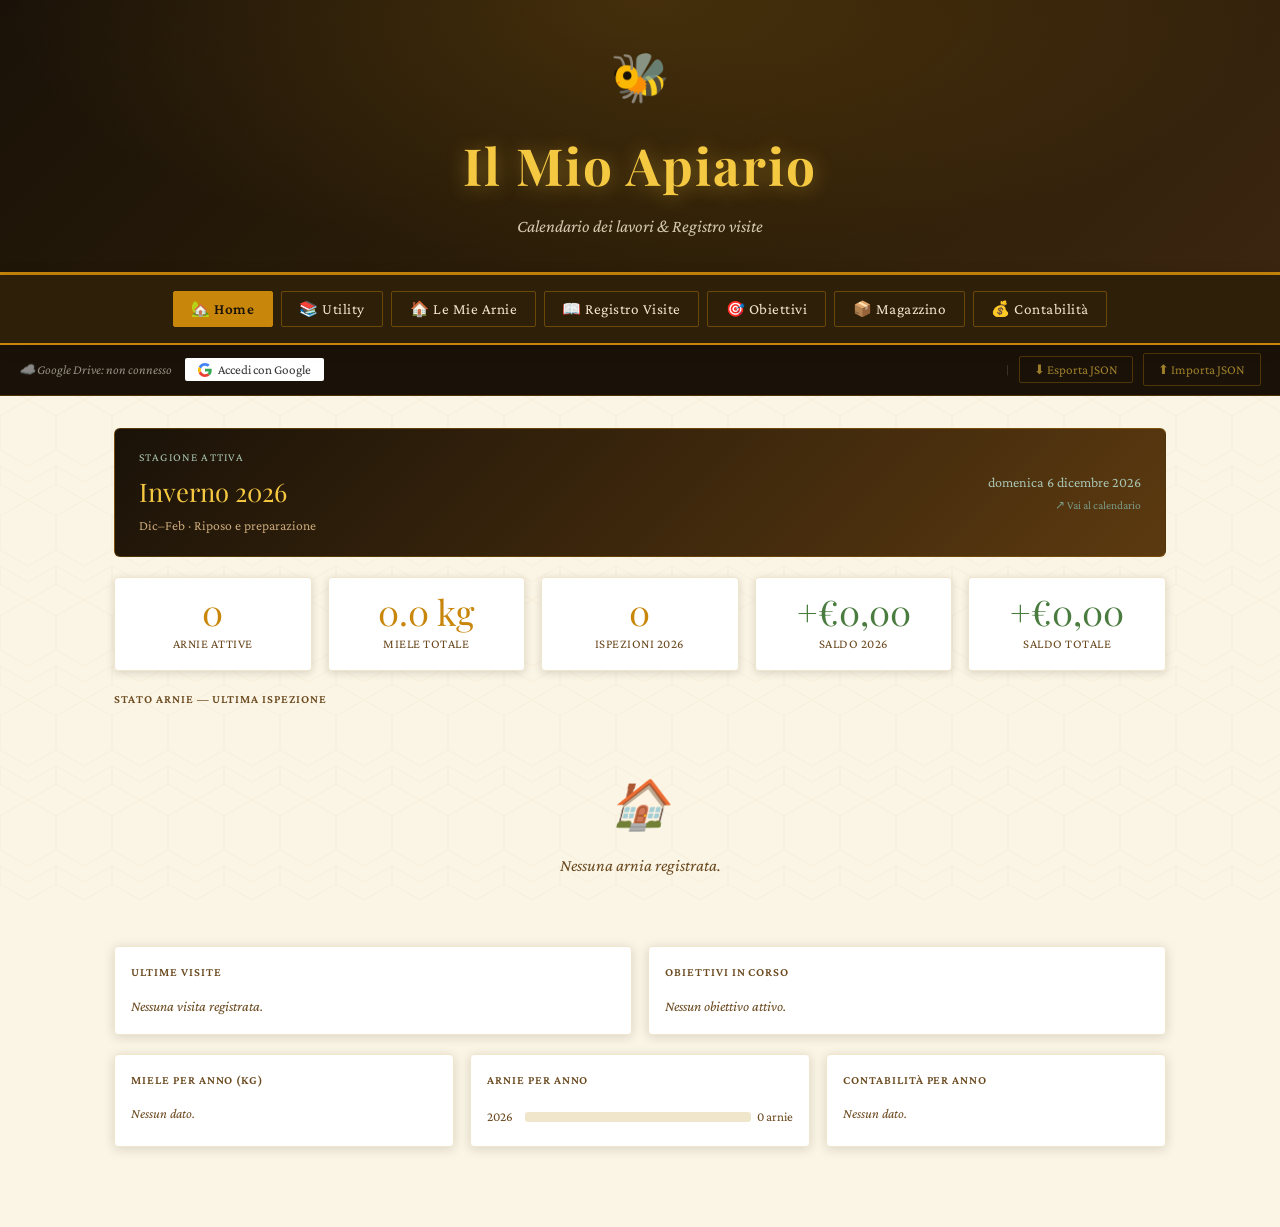
==== index.html @ bd435769 "Add files via upload" ====
<!DOCTYPE html>
<html lang="it">
<head>
<meta charset="UTF-8">
<meta name="viewport" content="width=device-width, initial-scale=1.0">
<title>Il Mio Apiario</title>
<link rel="icon" href="data:image/svg+xml,<svg xmlns=%22http://www.w3.org/2000/svg%22 viewBox=%220 0 100 100%22><text y=%22.9em%22 font-size=%2290%22>🐝</text></svg>">
<link rel="stylesheet" href="style-main.css">
<script src="https://accounts.google.com/gsi/client" async defer></script>
<script src="shared.js"></script>
</head>
<body>

<header>
  <span class="header-bee">🐝</span>
  <h1>Il Mio Apiario</h1>
  <p>Calendario dei lavori & Registro visite</p>
</header>

<nav>
  <button class="active" onclick="showSection('home')">🏡 Home</button>
  <button onclick="showSection('utility')">📚 Utility</button>
  <button onclick="showSection('arnie')">🏠 Le Mie Arnie</button>
  <button onclick="showSection('registro')">📖 Registro Visite</button>
  <button onclick="showSection('obiettivi')">🎯 Obiettivi</button>
  <button onclick="showSection('magazzino')">📦 Magazzino</button>
  <button onclick="showSection('contabilita')">💰 Contabilità</button>
</nav>

<!-- BACKUP BAR -->
<div id="backupBar" style="background:var(--dark);border-bottom:1px solid rgba(200,134,10,0.3);padding:0.55rem 1.2rem;display:flex;align-items:center;gap:0.8rem;flex-wrap:wrap;justify-content:space-between;position:relative;z-index:99">
  <div style="display:flex;align-items:center;gap:0.8rem">
    <span id="driveStatus" style="color:rgba(251,245,230,0.55);font-size:0.82rem;font-style:italic;font-family:'Crimson Pro',serif">☁️ Google Drive: non connesso</span>
    <button id="btnDriveLogin" onclick="driveLogin()" style="background:white;border:none;color:#333;padding:0.25rem 0.8rem;border-radius:2px;cursor:pointer;font-family:'Crimson Pro',serif;font-size:0.82rem;display:flex;align-items:center;gap:0.4rem">
      <svg width="14" height="14" viewBox="0 0 48 48"><path fill="#4285F4" d="M24 9.5c3.54 0 6.71 1.22 9.21 3.6l6.85-6.85C35.9 2.38 30.47 0 24 0 14.62 0 6.51 5.38 2.56 13.22l7.98 6.19C12.43 13.72 17.74 9.5 24 9.5z"/><path fill="#34A853" d="M46.98 24.55c0-1.57-.15-3.09-.38-4.55H24v9.02h12.94c-.58 2.96-2.26 5.48-4.78 7.18l7.73 6c4.51-4.18 7.09-10.36 7.09-17.65z"/><path fill="#FBBC05" d="M10.53 28.59c-.48-1.45-.76-2.99-.76-4.59s.27-3.14.76-4.59l-7.98-6.19C.92 16.46 0 20.12 0 24c0 3.88.92 7.54 2.56 10.78l7.97-6.19z"/><path fill="#EA4335" d="M24 48c6.48 0 11.93-2.13 15.89-5.81l-7.73-6c-2.18 1.48-4.97 2.31-8.16 2.31-6.26 0-11.57-4.22-13.47-9.91l-7.98 6.19C6.51 42.62 14.62 48 24 48z"/></svg>
      Accedi con Google
    </button>
    <button id="btnDriveLogout" onclick="driveLogoutApp()" style="display:none;background:transparent;border:1px solid rgba(200,134,10,0.4);color:rgba(251,245,230,0.6);padding:0.25rem 0.7rem;border-radius:2px;cursor:pointer;font-family:'Crimson Pro',serif;font-size:0.78rem">Disconnetti</button>
  </div>
  <div style="display:flex;gap:0.6rem;flex-wrap:wrap;align-items:center">
    <button id="btnDriveSave" onclick="driveSave()" style="display:none;background:transparent;border:1px solid rgba(200,134,10,0.5);color:var(--amber-glow);padding:0.3rem 0.9rem;border-radius:2px;cursor:pointer;font-family:'Crimson Pro',serif;font-size:0.85rem" onmouseover="this.style.background='rgba(200,134,10,0.2)'" onmouseout="this.style.background='transparent'">☁️ Salva su Drive</button>
    <button id="btnDriveLoad" onclick="driveLoad()" style="display:none;background:transparent;border:1px solid rgba(200,134,10,0.5);color:var(--amber-glow);padding:0.3rem 0.9rem;border-radius:2px;cursor:pointer;font-family:'Crimson Pro',serif;font-size:0.85rem" onmouseover="this.style.background='rgba(200,134,10,0.2)'" onmouseout="this.style.background='transparent'">🔄 Carica da Drive</button>
    <span style="color:rgba(251,245,230,0.2);font-size:0.7rem">|</span>
    <button onclick="exportJSON()" style="background:transparent;border:1px solid rgba(200,134,10,0.3);color:rgba(245,200,66,0.6);padding:0.3rem 0.9rem;border-radius:2px;cursor:pointer;font-family:'Crimson Pro',serif;font-size:0.82rem" onmouseover="this.style.background='rgba(200,134,10,0.15)'" onmouseout="this.style.background='transparent'">⬇ Esporta JSON</button>
    <label style="background:transparent;border:1px solid rgba(200,134,10,0.3);color:rgba(245,200,66,0.6);padding:0.3rem 0.9rem;border-radius:2px;cursor:pointer;font-family:'Crimson Pro',serif;font-size:0.82rem" onmouseover="this.style.background='rgba(200,134,10,0.15)'" onmouseout="this.style.background='transparent'">
      ⬆ Importa JSON
      <input type="file" accept=".json" onchange="importJSON(event)" style="display:none">
    </label>
  </div>
</div>

<main>

  <!-- ===== HOME ===== -->
  <section class="section active" id="home">

    <!-- BANNER STAGIONALE -->
    <div id="homeBanner" onclick="navigateTo('utility')" style="cursor:pointer;background:linear-gradient(135deg,#1A1208,#5C3A10);border-radius:6px;padding:1.2rem 1.5rem;margin-bottom:1.2rem;display:flex;align-items:center;justify-content:space-between;flex-wrap:wrap;gap:0.5rem;border:1px solid rgba(200,134,10,0.3);transition:opacity 0.2s" onmouseover="this.style.opacity='0.9'" onmouseout="this.style.opacity='1'">
      <div>
        <div style="font-size:0.72rem;color:#A8C4B0;letter-spacing:0.1em;text-transform:uppercase;margin-bottom:0.3rem" id="homeSeasonLabel">Stagione attiva</div>
        <div style="font-size:1.6rem;font-family:'Playfair Display',serif;color:#F5C842;margin-bottom:0.2rem" id="homeSeasonName">—</div>
        <div style="font-size:0.85rem;color:#c8a87a" id="homeSeasonSub">—</div>
      </div>
      <div style="text-align:right">
        <div style="font-size:0.88rem;color:#A8C4B0" id="homeDate">—</div>
        <div style="font-size:0.72rem;color:#7a9a85;margin-top:0.2rem">↗ Vai al calendario</div>
      </div>
    </div>

    <!-- ALERTS -->
    <div id="homeAlerts" style="margin-bottom:1rem"></div>

    <!-- KPI -->
    <div class="stats-grid" id="homeKpi" style="margin-bottom:1.2rem"></div>

    <!-- ARNIE -->
    <div style="font-size:0.75rem;font-weight:600;color:var(--text-light);text-transform:uppercase;letter-spacing:0.08em;margin-bottom:0.6rem">Stato arnie — ultima ispezione</div>
    <div class="arnie-grid" id="homeArnieGrid" style="margin-bottom:1.2rem"></div>

    <!-- VISITE + OBIETTIVI -->
    <div style="display:grid;grid-template-columns:1fr 1fr;gap:1rem;margin-bottom:1.2rem">
      <div class="card" style="padding:1rem">
        <div style="font-size:0.75rem;font-weight:600;color:var(--text-light);text-transform:uppercase;letter-spacing:0.08em;margin-bottom:0.8rem">Ultime visite</div>
        <div id="homeUltimeVisite"></div>
      </div>
      <div class="card" style="padding:1rem">
        <div style="font-size:0.75rem;font-weight:600;color:var(--text-light);text-transform:uppercase;letter-spacing:0.08em;margin-bottom:0.8rem">Obiettivi in corso</div>
        <div id="homeObiettivi"></div>
      </div>
    </div>

    <!-- GRAFICI -->
    <div style="display:grid;grid-template-columns:1fr 1fr 1fr;gap:1rem;margin-bottom:1rem" id="homeGraficiGrid">
      <div class="card" style="padding:1rem">
        <div style="font-size:0.75rem;font-weight:600;color:var(--text-light);text-transform:uppercase;letter-spacing:0.08em;margin-bottom:0.8rem">Miele per anno (kg)</div>
        <div id="homeGraficoMiele"></div>
      </div>
      <div class="card" style="padding:1rem">
        <div style="font-size:0.75rem;font-weight:600;color:var(--text-light);text-transform:uppercase;letter-spacing:0.08em;margin-bottom:0.8rem">Arnie per anno</div>
        <div id="homeGraficoArnie"></div>
      </div>
      <div class="card" style="padding:1rem">
        <div style="font-size:0.75rem;font-weight:600;color:var(--text-light);text-transform:uppercase;letter-spacing:0.08em;margin-bottom:0.8rem">Contabilità per anno</div>
        <div id="homeGraficoContabilita"></div>
      </div>
    </div>

  </section>

  <!-- ===== UTILITY ===== -->
  <section class="section" id="utility">
    <h2 class="section-title">Utility</h2>
    <p class="section-subtitle">Strumenti di supporto per la gestione dell'apiario</p>

    <div class="mag-tabs" style="margin-bottom:2rem">
      <button class="mag-tab active" id="utilTabBtnCalendario" onclick="showUtilTab('calendario', this)">📅 Calendario Lavori</button>
      <button class="mag-tab" id="utilTabBtnSciroppo" onclick="showUtilTab('sciroppo', this)">🍬 Sciroppo</button>
    </div>

    <!-- SUB: CALENDARIO -->
    <div id="utilTabCalendario">
      <p class="section-subtitle" style="margin-top:-1rem">Guida completa alle attività stagionali nell'apiario</p>

    <!-- PRIMAVERA -->
    <div class="season-header">
      <span class="season-icon">🌿</span>
      <h2>Primavera</h2>
      <span class="season-badge">Marzo – Maggio</span>
    </div>
    <div class="month-card">
      <div class="month-card-header" onclick="toggleCard(this)"><span>🌱</span><h3>Marzo — Ripresa primaverile</h3><span class="toggle-icon">▼</span></div>
      <div class="month-card-body"><ul class="task-list">
        <li class="task-highlight">Primo controllo sanitario dopo l'inverno: presenza della regina, scorte di miele e polline</li>
        <li>Valutazione delle perdite invernali</li>
        <li>Sostituzione degli alveari morti o debolissimi</li>
        <li class="task-highlight">Trattamento antivarroa se non fatto in autunno (acido ossalico in assenza di covata)</li>
        <li>Pulizia del fondo dell'alveare: morti, detriti</li>
        <li>Sostituzione dei fondi sporchi o danneggiati</li>
        <li>Verifica telaini: eliminare quelli anneriti e vecchi (oltre 3-4 anni)</li>
        <li class="task-highlight">Nutrizione stimolante se scorte scarse: sciroppo 1:1 o candito</li>
        <li>Controllo delle tarme della cera nei magazzini</li>
      </ul></div>
    </div>
    <div class="month-card">
      <div class="month-card-header" onclick="toggleCard(this)"><span>🌸</span><h3>Aprile — Sviluppo della famiglia</h3><span class="toggle-icon">▼</span></div>
      <div class="month-card-body"><ul class="task-list">
        <li>Controlli periodici ogni 7-10 giorni</li>
        <li>Verifica della deposizione della regina (schema regolare e compatto)</li>
        <li>Valutazione della popolazione: aggiungere spazio se necessario</li>
        <li class="task-highlight">Inserimento del primo melario quando 8-9 telaini sono coperti di api</li>
        <li class="task-highlight">Inizio controllo della sciamatura: verifica celle reali</li>
        <li>Sostituzione di regine vecchie o poco prolifiche</li>
        <li>Unione di famiglie deboli</li>
        <li>Aggiornamento del registro di apiario (obbligatorio per legge in Italia)</li>
      </ul></div>
    </div>
    <div class="month-card">
      <div class="month-card-header" onclick="toggleCard(this)"><span>🌺</span><h3>Maggio — Piena produzione (acacia)</h3><span class="toggle-icon">▼</span></div>
      <div class="month-card-body"><ul class="task-list">
        <li class="task-highlight">Controllo anti-sciamatura ogni 5-7 giorni</li>
        <li>Aggiunta di melari se il primo è quasi pieno</li>
        <li>Inserimento di telaini con foglio cereo nei melari</li>
        <li class="task-highlight">Raccolta miele di acacia quando i favi sono opercolati per almeno ⅔</li>
        <li>Smielatura del miele di acacia (tempi stretti: fioritura breve)</li>
        <li>Nucleazioni artificiali per prevenire la sciamatura</li>
      </ul></div>
    </div>

    <!-- ESTATE -->
    <div class="season-header"><span class="season-icon">☀️</span><h2>Estate</h2><span class="season-badge">Giugno – Agosto</span></div>
    <div class="month-card">
      <div class="month-card-header" onclick="toggleCard(this)"><span>🌻</span><h3>Giugno — Post-acacia e millefiori</h3><span class="toggle-icon">▼</span></div>
      <div class="month-card-body"><ul class="task-list">
        <li>Rimozione dei melari vuoti dopo l'acacia</li>
        <li>Smielatura del millefiori se presente</li>
        <li class="task-highlight">Controllo varroa con conta delle cadute naturali (striscia collante)</li>
        <li>Se infestazione elevata: trattamento estivo con acido ossalico o formico</li>
        <li>Verifica stato delle regine: sostituzione di quelle con 2 anni di età</li>
        <li class="task-highlight">Allevamento regine (periodo ideale: maggio-giugno)</li>
        <li>Produzione di nuclei per rimonta o vendita</li>
      </ul></div>
    </div>
    <div class="month-card">
      <div class="month-card-header" onclick="toggleCard(this)"><span>🔆</span><h3>Luglio — Periodo critico</h3><span class="toggle-icon">▼</span></div>
      <div class="month-card-body"><ul class="task-list">
        <li class="task-highlight">Garantire ombra e ventilazione agli alveari (caldo intenso)</li>
        <li>Disponibilità di acqua nelle vicinanze dell'apiario</li>
        <li class="task-highlight">Rischio saccheggio: ridurre le entrate nelle famiglie deboli</li>
        <li>Controllo della varroa</li>
        <li>Famiglie in diminuzione: normale riduzione della covata estiva</li>
        <li>Evitare aperture inutili nelle ore calde (&gt;30°C)</li>
      </ul></div>
    </div>
    <div class="month-card">
      <div class="month-card-header" onclick="toggleCard(this)"><span>🍯</span><h3>Agosto — Preparazione all'autunno</h3><span class="toggle-icon">▼</span></div>
      <div class="month-card-body"><ul class="task-list">
        <li class="task-highlight">Trattamento antivarroa estivo (fondamentale per proteggere le api invernali)</li>
        <li>Acido ossalico sublimato (più efficace)</li>
        <li>Acido formico se temperature tra 15-30°C</li>
        <li>Strips a base di amitraz o timolo</li>
        <li>Verifica scorte: le famiglie non devono avere meno di 10-12 kg di miele</li>
        <li>Sostituzione delle regine vecchie prima della fine dell'estate</li>
        <li>Raccolta miele di sulla, girasole, millefiori estivo se presenti flussi</li>
      </ul></div>
    </div>

    <!-- AUTUNNO -->
    <div class="season-header"><span class="season-icon">🍂</span><h2>Autunno</h2><span class="season-badge">Settembre – Novembre</span></div>
    <div class="month-card">
      <div class="month-card-header" onclick="toggleCard(this)"><span>🍁</span><h3>Settembre — Consolidamento</h3><span class="toggle-icon">▼</span></div>
      <div class="month-card-body"><ul class="task-list">
        <li class="task-highlight">Ultimo controllo completo prima dell'inverno</li>
        <li>Verifica presenza e qualità della regina</li>
        <li>Valutazione della quantità di api e covata</li>
        <li class="task-highlight">Nutrizione autunnale: sciroppo 2:1 in grandi quantità o candito</li>
        <li>Unione delle famiglie deboli (tecnica del foglio di giornale)</li>
        <li>Riduzione delle entrate con riduci-entrata per limitare il saccheggio</li>
        <li class="task-highlight">Trattamento antivarroa con acido ossalico in assenza di covata</li>
      </ul></div>
    </div>
    <div class="month-card">
      <div class="month-card-header" onclick="toggleCard(this)"><span>🌫️</span><h3>Ottobre — Pre-invernamento</h3><span class="toggle-icon">▼</span></div>
      <div class="month-card-body"><ul class="task-list">
        <li>Completamento della nutrizione autunnale</li>
        <li class="task-highlight">Trattamento antivarroa con acido ossalico (con covata ridotta al minimo)</li>
        <li>Verifica dell'umidità interna: ventilazione adeguata contro la condensa</li>
        <li>Sistemazione delle protezioni invernali (zone fredde)</li>
        <li>Riduzione dell'entrata a 1-2 cm</li>
        <li>Rimozione dei melari vuoti e loro pulizia</li>
        <li class="task-highlight">Magazzinaggio melari: pulizia, trattamento anti-tarma, stoccaggio asciutto</li>
      </ul></div>
    </div>
    <div class="month-card">
      <div class="month-card-header" onclick="toggleCard(this)"><span>❄️</span><h3>Novembre — Invernamento</h3><span class="toggle-icon">▼</span></div>
      <div class="month-card-body"><ul class="task-list">
        <li class="task-highlight">Ultimo trattamento antivarroa con acido ossalico gocciolato (glomere formato, assenza covata)</li>
        <li>Posizionamento protezioni contro vento e umidità</li>
        <li>Controllo visivo esterno (non aprire)</li>
        <li>Assicurare stabilità degli alveari (vento, neve)</li>
        <li>Pulizia e manutenzione delle attrezzature in officina</li>
      </ul></div>
    </div>

    <!-- INVERNO -->
    <div class="season-header"><span class="season-icon">🌨️</span><h2>Inverno</h2><span class="season-badge">Dicembre – Febbraio</span></div>
    <div class="month-card">
      <div class="month-card-header" onclick="toggleCard(this)"><span>🌙</span><h3>Dicembre – Gennaio — Riposo invernale</h3><span class="toggle-icon">▼</span></div>
      <div class="month-card-body"><ul class="task-list">
        <li class="task-highlight">Nessuna apertura: il glomere non deve essere disturbato</li>
        <li>Controllo esterno: presenza di volo nelle giornate miti (&gt;10°C)</li>
        <li>Ascolto rumori normali battendo sull'alveare</li>
        <li>Protezione da picchi, cinciallegre e predatori (reti o riduci-entrata)</li>
        <li class="task-highlight">Controllo del peso (bilance apistiche o sollevamento posteriore)</li>
        <li>Se scorte scarse: somministrazione di candito senza aprire l'alveare</li>
      </ul></div>
    </div>
    <div class="month-card">
      <div class="month-card-header" onclick="toggleCard(this)"><span>🌤️</span><h3>Febbraio — Pre-ripresa</h3><span class="toggle-icon">▼</span></div>
      <div class="month-card-body"><ul class="task-list">
        <li>Nelle giornate miti: primo controllo rapido di scorte e glomere</li>
        <li>Trattamento con acido ossalico gocciolato se non fatto in autunno</li>
        <li class="task-highlight">Inizio preparazione attrezzature per la stagione</li>
        <li>Fusione cera vecchia e costruzione/acquisto nuovi fogli cerei</li>
        <li>Manutenzione e verniciatura delle arnie</li>
        <li>Ordine del materiale: fogli cerei, farmaci, telaini, ecc.</li>
      </ul></div>
    </div>

    <!-- TUTTO L'ANNO -->
    <div class="season-header"><span class="season-icon">📋</span><h2>Tutto l'anno</h2><span class="season-badge">Lavori trasversali</span></div>
    <div class="month-card" style="border-left-color: var(--brown)">
      <div class="month-card-header" onclick="toggleCard(this)"><span>🗂️</span><h3>Attività continue</h3><span class="toggle-icon">▼</span></div>
      <div class="month-card-body"><ul class="task-list">
        <li class="task-highlight">Registro di apiario: aggiornamento dopo ogni visita (obbligatorio per legge in Italia)</li>
        <li>Annotazione trattamenti veterinari con prescrizione medico-veterinaria</li>
        <li>Controllo e manutenzione continua delle attrezzature (smoker, leva, tuta)</li>
        <li>Analisi del miele: umidità con rifrattometro prima della smielatura (&lt;18%)</li>
        <li>Formazione e aggiornamento continuo</li>
      </ul></div>
    </div>
    </div><!-- fine utilTabCalendario -->

    <!-- SUB: SCIROPPO -->
    <div id="utilTabSciroppo" style="display:none">
      <p class="section-subtitle" style="margin-top:-1rem">Ricetta completa con acido citrico · Calcolatore dosi</p>

      <div class="mag-tabs">
        <button class="mag-tab active" onclick="showSciroppoTab('calcolatore', this)">🧮 Calcolatore</button>
        <button class="mag-tab" onclick="showSciroppoTab('procedimento', this)">📋 Procedimento</button>
        <button class="mag-tab" onclick="showSciroppoTab('conservazione', this)">🧊 Conservazione</button>
        <button class="mag-tab" onclick="showSciroppoTab('integratori', this)">🌿 Integratori</button>
      </div>

      <!-- TAB CALCOLATORE -->
      <div id="sciTabCalcolatore">
        <div class="sci-type-row">
          <button class="sci-type-btn on" id="sci-btn-1to1" onclick="sciSetMode('1to1')">
            <strong>1 : 1</strong><small>Primavera · stimolante</small>
          </button>
          <button class="sci-type-btn" id="sci-btn-2to1" onclick="sciSetMode('2to1')">
            <strong>2 : 1</strong><small>Autunno · scorte invernali</small>
          </button>
        </div>
        <div class="sci-calc-card">
          <h3 style="font-family:'Playfair Display',serif;font-size:1.1rem;color:var(--brown);margin-bottom:1.2rem;padding-bottom:0.6rem;border-bottom:1px solid var(--cream-dark)">Calcolatore dosi</h3>
          <div class="sci-slider-row">
            <label>Numero di alveari</label>
            <input type="range" min="1" max="20" value="3" step="1" id="sci-sl-hives" oninput="sciCalc()">
            <span class="sci-slider-val" id="sci-out-hives">3</span>
          </div>
          <div class="sci-slider-row">
            <label>Litri per alveare</label>
            <input type="range" min="0.5" max="5" value="1" step="0.5" id="sci-sl-liters" oninput="sciCalc()">
            <span class="sci-slider-val" id="sci-out-liters">1.0 L</span>
          </div>
          <div class="sci-metrics">
            <div class="sci-metric"><span class="sci-val" id="sci-r-acq">—</span><span class="sci-lbl">Acqua (L)</span></div>
            <div class="sci-metric"><span class="sci-val" id="sci-r-zuc">—</span><span class="sci-lbl">Zucchero (kg)</span></div>
            <div class="sci-metric"><span class="sci-val" id="sci-r-tot">—</span><span class="sci-lbl">Sciroppo totale (L)</span></div>
          </div>
          <div class="sci-acid-box">
            <div class="sci-acid-title">Acido citrico · Dr. Oetker (bustine da 5 g)</div>
            <div class="sci-acid-body">
              Dose: 2 g per litro → <strong id="sci-r-grams">—</strong> g totali
              <div class="sci-bustina-pill" id="sci-r-bust">—</div>
              <div style="margin-top:6px;font-size:0.85rem;color:var(--green)" id="sci-r-resto"></div>
            </div>
          </div>
          <div class="sci-metrics" style="margin-top:0.8rem;margin-bottom:0">
            <div class="sci-metric"><span class="sci-val" id="sci-r-brix">—</span><span class="sci-lbl">Gradi Brix approx.</span></div>
            <div class="sci-metric"><span class="sci-val">~4.5</span><span class="sci-lbl">pH con acido citrico</span></div>
            <div class="sci-metric"><span class="sci-val" id="sci-r-uso">—</span><span class="sci-lbl">Uso consigliato</span></div>
          </div>
        </div>
      </div>

      <!-- TAB PROCEDIMENTO -->
      <div id="sciTabProcedimento" style="display:none">
        <div class="sci-steps">
          <div class="sci-step">
            <div class="sci-step-left"><div class="sci-step-num">1</div><div class="sci-step-line"></div></div>
            <div class="sci-step-body">
              <h3>Misura l'acqua e scaldala a 60–70°C</h3>
              <p>Usa acqua potabile di buona qualità. Non portare a ebollizione: 60–70°C è sufficiente per sciogliere lo zucchero senza degradarlo.</p>
              <div class="sci-note sci-note-warn">Acqua molto dura o calcarea può essere sgradita alle api. Se necessario diluiscila con acqua minerale naturale o lasciala riposare 30 minuti in un contenitore aperto.</div>
            </div>
          </div>
          <div class="sci-step">
            <div class="sci-step-left"><div class="sci-step-num">2</div><div class="sci-step-line"></div></div>
            <div class="sci-step-body">
              <h3>Togli dal fuoco e aggiungi lo zucchero</h3>
              <p>Versa lo zucchero semolato bianco nell'acqua calda fuori dal fuoco — mai il contrario. Mescola energicamente per 2–3 minuti finché lo sciroppo è completamente limpido.</p>
              <div class="sci-note sci-note-err">Solo saccarosio bianco raffinato. Vietati: zucchero di canna grezzo, dolcificanti artificiali, miele di origine ignota o acquistato.</div>
            </div>
          </div>
          <div class="sci-step">
            <div class="sci-step-left"><div class="sci-step-num sci-step-green">3</div><div class="sci-step-line"></div></div>
            <div class="sci-step-body">
              <h3>Lascia raffreddare sotto i 40°C — poi aggiungi l'acido citrico</h3>
              <p>Aspetta che lo sciroppo sia tiepido prima di aggiungere il Dr. Oetker. Se aggiungi l'acido a sciroppo ancora caldo, parte dell'acido si volatilizza.</p>
              <div class="sci-note sci-note-tip"><strong>Come usare le bustine Dr. Oetker da 5 g</strong><br>Ogni bustina contiene 5 g di acido citrico puro (E 330). A 2 g/litro, una bustina copre 2,5 litri di sciroppo.</div>
              <div class="sci-note sci-note-tip" style="margin-top:8px"><strong>Senza bilancina?</strong><br>Una bustina intera (5 g) ogni 2,5 litri di sciroppo. Per piccole quantità, dividi visivamente la bustina a metà o in quarti.</div>
            </div>
          </div>
          <div class="sci-step">
            <div class="sci-step-left"><div class="sci-step-num">4</div><div class="sci-step-line"></div></div>
            <div class="sci-step-body">
              <h3>Mescola bene e verifica la dissoluzione</h3>
              <p>L'acido citrico si scioglie quasi istantaneamente. Mescola 30 secondi. Lo sciroppo resterà limpido — nessun cambiamento di colore è normale e atteso.</p>
            </div>
          </div>
          <div class="sci-step">
            <div class="sci-step-left"><div class="sci-step-num">5</div><div class="sci-step-line"></div></div>
            <div class="sci-step-body">
              <h3>Raffredda completamente a temperatura ambiente</h3>
              <p>Prima di versare nel nodrisco, lo sciroppo deve essere sotto i 25°C. Sciroppo caldo nel nodrisco uccide le api che vi cadono dentro e favorisce la fermentazione.</p>
            </div>
          </div>
          <div class="sci-step">
            <div class="sci-step-left"><div class="sci-step-num">6</div><div class="sci-step-line"></div></div>
            <div class="sci-step-body">
              <h3>Somministra di sera nel nodrisco pulito</h3>
              <p>Versare sempre al tramonto o di notte per evitare saccheggi. Pulire il nodrisco prima di ogni ricarica per rimuovere residui fermentati.</p>
              <div class="sci-note sci-note-warn">Sigilla le fessure dell'alveare durante la nutrizione. Lo sciroppo esposto di giorno attira api di altri alveari e può scatenare saccheggi violenti.</div>
            </div>
          </div>
          <div class="sci-step">
            <div class="sci-step-left"><div class="sci-step-num">7</div></div>
            <div class="sci-step-body">
              <h3>Controlla il consumo dopo 48–72 ore</h3>
              <p>Una colonia forte in primavera consuma 1 litro in 24–48h. Consumo lento indica colonia debole, temperature basse, o riserve già abbondanti.</p>
            </div>
          </div>
        </div>
      </div>

      <!-- TAB CONSERVAZIONE -->
      <div id="sciTabConservazione" style="display:none">
        <div style="display:grid;grid-template-columns:1fr 1fr;gap:1rem;margin-bottom:1.2rem">
          <div class="sci-conserv-card">
            <div class="sci-c-label">Sciroppo 1:1</div>
            <div class="sci-c-val">10–14 giorni</div>
            <p>In frigorifero, contenitore chiuso, lontano dalla luce. L'acido citrico prolunga la durata rispetto allo sciroppo non acidificato.</p>
          </div>
          <div class="sci-conserv-card">
            <div class="sci-c-label">Sciroppo 2:1</div>
            <div class="sci-c-val">2–3 settimane</div>
            <p>In frigorifero. La maggiore concentrazione di zucchero inibisce naturalmente la fermentazione. Agitare prima dell'uso.</p>
          </div>
        </div>
        <div class="sci-note sci-note-err">Scartare immediatamente se: compare muffa, odore acetico (aceto), torbidità bianca o schiuma anomala.</div>
      </div>

      <!-- TAB INTEGRATORI -->
      <div id="sciTabIntegratori" style="display:none">
        <p style="color:var(--text-light);font-style:italic;margin-bottom:1rem;font-size:0.95rem">Da aggiungere solo a sciroppo freddo (sotto i 40°C), dopo l'acido citrico.</p>
        <div class="sci-integr-list">
          <div class="sci-integr-item">
            <div class="sci-integr-dot green"></div>
            <div><div class="sci-i-title">Timolo (cristalli)</div><p>Antisettico naturale contro Nosema e muffe. Utile soprattutto in autunno. Dose: 0,1 g/litro, sciogliere prima in poca grappa o alcool alimentare.</p></div>
          </div>
          <div class="sci-integr-item">
            <div class="sci-integr-dot green"></div>
            <div><div class="sci-i-title">Olio essenziale di timo o origano</div><p>Effetto prebiotico sul microbioma intestinale delle api. Dose: 1–2 gocce per litro. Non eccedere: in alte concentrazioni è repellente.</p></div>
          </div>
          <div class="sci-integr-item">
            <div class="sci-integr-dot"></div>
            <div><div class="sci-i-title">Integratori vitaminici apistici (Vita Feed Gold, Api-Herb)</div><p>Aminoacidi, vitamine del gruppo B, estratti vegetali. Seguire le dosi indicate sulla confezione. Utili in primavera per la stimolazione.</p></div>
          </div>
          <div class="sci-integr-item">
            <div class="sci-integr-dot"></div>
            <div><div class="sci-i-title">Miele della propria produzione</div><p>Un cucchiaio per litro rende lo sciroppo più appetibile. Usare solo miele certificato della propria produzione — mai miele acquistato (rischio AFB e malattie).</p></div>
          </div>
        </div>
      </div>

    </div><!-- fine utilTabSciroppo -->

  </section><!-- fine utility -->

  <!-- ===== REGISTRO ===== -->
  <section class="section" id="registro">
    <h2 class="section-title">Registro Visite</h2>
    <p class="section-subtitle">Tieni traccia di ogni ispezione e intervento</p>
    <div class="stats-grid" id="statsGrid"></div>
    <div class="registro-top">
      <div class="card">
        <h3>📝 Nuova registrazione</h3>
        <div class="form-row">
          <label>Data</label>
          <input type="date" id="logData">
        </div>
        <div class="form-row">
          <label>Arnia</label>
          <select id="logArnia"><option value="tutte">Tutte le arnie</option></select>
        </div>
        <div class="form-row">
          <label>Tipo di intervento <span style="font-weight:300;font-style:italic;text-transform:none">(anche più di uno)</span></label>
          <div id="logTipo" style="display:flex;flex-wrap:wrap;gap:0.5rem;padding:0.3rem 0">
            <label class="tipo-chip"><input type="checkbox" value="ispezione"> 🔍 Ispezione</label>
            <label class="tipo-chip"><input type="checkbox" value="trattamento"> 💊 Trattamento</label>
            <label class="tipo-chip"><input type="checkbox" value="nutrizione"> 🍬 Nutrizione</label>
            <label class="tipo-chip"><input type="checkbox" value="produzione"> 🍯 Raccolta</label>
            <label class="tipo-chip"><input type="checkbox" value="salute"> ⚕️ Salute</label>
            <label class="tipo-chip"><input type="checkbox" value="altro"> 📌 Altro</label>
          </div>
        </div>
        <div class="form-row">
          <label>Note / Osservazioni</label>
          <textarea id="logNote" placeholder="Es. regina vista, covata regolare, 3 kg di miele raccolti..."></textarea>
        </div>
        <div style="display:grid;grid-template-columns:1fr 1fr;gap:0.8rem">
          <div class="form-row">
            <label>Varroa (cadute/giorno)</label>
            <input type="number" id="logVarroa" min="0" placeholder="—">
          </div>
          <div class="form-row">
            <label>Miele raccolto (kg)</label>
            <input type="number" id="logMiele" min="0" step="0.1" placeholder="—">
          </div>
        </div>
        <!-- SEZIONE ISPEZIONE -->
        <div id="ispezioneFields" style="display:none;border:1px solid var(--amber-light);border-radius:4px;padding:1rem;background:var(--amber-pale);margin-bottom:1rem">
          <div style="font-family:'Playfair Display',serif;font-size:0.95rem;color:var(--brown);margin-bottom:0.8rem;font-weight:600">🔍 Dettagli ispezione</div>
          <div style="display:grid;grid-template-columns:1fr 1fr 1fr;gap:0.8rem;margin-bottom:1rem">
            <div class="form-row">
              <label>Covata</label>
              <select id="ispCovata">
                <option value="">—</option>
                <option value="1">1 — Scarsa</option>
                <option value="2">2 — Rada</option>
                <option value="3">3 — Discreta</option>
                <option value="4">4 — Buona</option>
                <option value="5">5 — Ottima</option>
              </select>
            </div>
            <div class="form-row">
              <label>Scorte</label>
              <select id="ispScorte">
                <option value="">—</option>
                <option value="1">1 — Scarse</option>
                <option value="2">2 — Limitate</option>
                <option value="3">3 — Sufficienti</option>
                <option value="4">4 — Buone</option>
                <option value="5">5 — Abbondanti</option>
              </select>
            </div>
            <div class="form-row">
              <label>Celle reali</label>
              <select id="ispCelleReali">
                <option value="">—</option>
                <option value="0">0 — Nessuna</option>
                <option value="1">1 — 1-2</option>
                <option value="2">2 — 3-5</option>
                <option value="3">3 — 6-10</option>
                <option value="4">4 — 11-20</option>
                <option value="5">5 — Oltre 20</option>
              </select>
            </div>
          </div>
          <div class="form-row">
            <label>Telaini su cui si sviluppa la famiglia</label>
            <select id="ispTelaini" onchange="renderTelainiMapForm()">
              <option value="">—</option>
              <option value="1">1</option><option value="2">2</option><option value="3">3</option>
              <option value="4">4</option><option value="5">5</option><option value="6">6</option>
              <option value="7">7</option><option value="8">8</option><option value="9">9</option>
              <option value="10">10</option>
            </select>
          </div>
          <div id="telainiMapForm"></div>
        </div>
        <button class="btn" onclick="addLogEntry()">Salva registrazione</button>
      </div>
      <div class="card">
        <h3>📊 Riepilogo rapido</h3>
        <div id="quickStats" style="font-size:0.95rem;color:var(--text-light);line-height:2"></div>
      </div>
    </div>
    <hr class="divider">
    <div class="log-filters">
      <input type="text" id="filterSearch" placeholder="🔍 Cerca nelle note..." oninput="renderLog()" style="flex:1;min-width:160px">
      <select id="filterTipo" onchange="renderLog()">
        <option value="">Tutti i tipi</option>
        <option value="ispezione">Ispezione</option>
        <option value="trattamento">Trattamento</option>
        <option value="nutrizione">Nutrizione</option>
        <option value="produzione">Produzione</option>
        <option value="salute">Salute</option>
        <option value="altro">Altro</option>
      </select>
      <select id="filterArnia" onchange="renderLog()">
        <option value="">Tutte le arnie</option>
      </select>
      <button class="btn btn-secondary" onclick="exportCSV()">⬇ Esporta CSV</button>
    </div>
    <div class="log-entries" id="logEntries"></div>
  </section>

  <!-- ===== ARNIE ===== -->
  <section class="section" id="arnie">
    <h2 class="section-title">Le Mie Arnie</h2>
    <p class="section-subtitle">Gestisci il censimento del tuo apiario</p>
    <div style="display:flex;gap:0.8rem;margin-bottom:1.5rem;flex-wrap:wrap">
      <button class="btn" onclick="openArniModal()">+ Aggiungi Arnia</button>
    </div>
    <div class="arnie-grid" id="arnieGrid"></div>
  </section>

  <!-- ===== MAGAZZINO ===== -->
  <section class="section" id="magazzino">
    <h2 class="section-title">Magazzino</h2>
    <p class="section-subtitle">Scorte, materiale apistico e prodotto finito</p>
    <div class="mag-tabs">
      <button class="mag-tab active" onclick="showMagTab('articoli', this)">📋 Articoli</button>
      <button class="mag-tab" onclick="showMagTab('movimentazioni', this)">🔄 Movimentazioni</button>
    </div>
    <div id="magTabArticoli">
      <div style="display:flex;gap:0.8rem;margin-bottom:1.2rem;flex-wrap:wrap;align-items:center">
        <button class="btn" onclick="openArticoloModal()">+ Nuovo articolo</button>
        <select id="magFiltroCategoria" onchange="renderMagArticoli()" style="padding:0.45rem 0.8rem;border:1px solid var(--cream-dark);border-radius:3px;font-family:'Crimson Pro',serif;font-size:0.95rem;background:white;color:var(--text)">
          <option value="">Tutte le categorie</option>
          <option value="materiale">🔧 Materiale apistico</option>
          <option value="consumabile">💊 Consumabili</option>
          <option value="prodotto">🍯 Prodotto finito</option>
        </select>
        <input type="text" id="magFiltroSearch" placeholder="🔍 Cerca articolo..." oninput="renderMagArticoli()" style="padding:0.45rem 0.8rem;border:1px solid var(--cream-dark);border-radius:3px;font-family:'Crimson Pro',serif;font-size:0.95rem;background:white;flex:1;min-width:140px">
      </div>
      <div class="mag-grid" id="magGrid"></div>
    </div>
    <div id="magTabMovimentazioni" style="display:none">
      <div style="display:flex;gap:0.8rem;margin-bottom:1.2rem;flex-wrap:wrap;align-items:center">
        <button class="btn" onclick="openMovModal()">+ Nuova movimentazione</button>
        <select id="magFiltroMov" onchange="renderMagMovimentazioni()" style="padding:0.45rem 0.8rem;border:1px solid var(--cream-dark);border-radius:3px;font-family:'Crimson Pro',serif;font-size:0.95rem;background:white;color:var(--text)">
          <option value="">Tutti i tipi</option>
          <option value="entrata">➕ Entrate</option>
          <option value="uscita">➖ Uscite</option>
          <option value="rettifica">🔧 Rettifiche</option>
        </select>
        <select id="magFiltroMovArticolo" onchange="renderMagMovimentazioni()" style="padding:0.45rem 0.8rem;border:1px solid var(--cream-dark);border-radius:3px;font-family:'Crimson Pro',serif;font-size:0.95rem;background:white;color:var(--text)">
          <option value="">Tutti gli articoli</option>
        </select>
      </div>
      <div class="mov-list" id="movList"></div>
    </div>
  </section>

  <!-- ===== OBIETTIVI ===== -->
  <section class="section" id="obiettivi">
    <h2 class="section-title">Obiettivi</h2>
    <p class="section-subtitle">Pianifica e monitora i tuoi traguardi stagionali e annuali</p>

    <div class="mag-tabs">
      <button class="mag-tab active" onclick="showObTab('stagionali', this)">🌿 Stagionali</button>
      <button class="mag-tab" onclick="showObTab('annuali', this)">📆 Annuali</button>
      <button class="mag-tab" onclick="showObTab('storico', this)">📊 Storico</button>
    </div>

    <!-- TAB STAGIONALI -->
    <div id="obTabStagionali">
      <div style="display:flex;gap:0.8rem;margin-bottom:1.2rem;flex-wrap:wrap;align-items:center">
        <button class="btn" onclick="openObModal('stagionale')">+ Nuovo obiettivo</button>
        <select id="obFiltroStagione" onchange="renderObStagionali()" style="padding:0.45rem 0.8rem;border:1px solid var(--cream-dark);border-radius:3px;font-family:'Crimson Pro',serif;font-size:0.95rem;background:white;color:var(--text)">
          <option value="">Tutte le stagioni</option>
          <option value="primavera">🌿 Primavera</option>
          <option value="estate">☀️ Estate</option>
          <option value="autunno">🍂 Autunno</option>
          <option value="inverno">🌨️ Inverno</option>
        </select>
        <select id="obFiltroAnnoS" onchange="renderObStagionali()" style="padding:0.45rem 0.8rem;border:1px solid var(--cream-dark);border-radius:3px;font-family:'Crimson Pro',serif;font-size:0.95rem;background:white;color:var(--text)">
          <option value="">Tutti gli anni</option>
        </select>
        <select id="obFiltroStato" onchange="renderObStagionali()" style="padding:0.45rem 0.8rem;border:1px solid var(--cream-dark);border-radius:3px;font-family:'Crimson Pro',serif;font-size:0.95rem;background:white;color:var(--text)">
          <option value="">Tutti gli stati</option>
          <option value="da_fare">🔲 Da fare</option>
          <option value="in_corso">🔄 In corso</option>
          <option value="completato">✅ Completato</option>
        </select>
      </div>
      <div id="obStagionaliList"></div>
    </div>

    <!-- TAB ANNUALI -->
    <div id="obTabAnnuali" style="display:none">
      <div style="display:flex;gap:0.8rem;margin-bottom:1.2rem;flex-wrap:wrap;align-items:center">
        <button class="btn" onclick="openObModal('annuale')">+ Nuovo obiettivo</button>
        <select id="obFiltroAnnoA" onchange="renderObAnnuali()" style="padding:0.45rem 0.8rem;border:1px solid var(--cream-dark);border-radius:3px;font-family:'Crimson Pro',serif;font-size:0.95rem;background:white;color:var(--text)">
          <option value="">Tutti gli anni</option>
        </select>
      </div>
      <div id="obAnnualiList"></div>
    </div>

    <!-- TAB STORICO -->
    <div id="obTabStorico" style="display:none">
      <div id="obStorico"></div>
    </div>
  </section>

  <!-- ===== CONTABILITÀ ===== -->
  <section class="section" id="contabilita">
    <h2 class="section-title">Contabilità</h2>
    <p class="section-subtitle">Entrate, uscite e bilancio dell'apiario</p>
    <div class="mag-tabs">
      <button class="mag-tab active" onclick="showContTab('riepilogo', this)">📊 Riepilogo</button>
      <button class="mag-tab" onclick="showContTab('movimenti', this)">💸 Movimenti</button>
    </div>
    <!-- TAB RIEPILOGO -->
    <div id="contTabRiepilogo">
      <div id="contKpiGrid" class="cont-kpi-grid"></div>
      <div style="display:grid;grid-template-columns:1fr 1fr;gap:1.2rem;margin-bottom:1.2rem">
        <div class="cont-chart-wrap">
          <div class="cont-chart-title">📅 Anno corrente — per mese</div>
          <div class="bar-chart" id="chartMensile"></div>
        </div>
        <div class="cont-chart-wrap">
          <div class="cont-chart-title">📆 Confronto annate</div>
          <div class="bar-chart" id="chartAnnate"></div>
        </div>
      </div>
      <div class="cont-chart-wrap">
        <div class="cont-chart-title">🏷️ Ultime movimentazioni</div>
        <div id="contUltime"></div>
      </div>
    </div>
    <!-- TAB MOVIMENTI -->
    <div id="contTabMovimenti" style="display:none">
      <div style="display:flex;gap:0.8rem;margin-bottom:1.2rem;flex-wrap:wrap;align-items:center">
        <button class="btn" onclick="openContMovModal()">+ Nuovo movimento</button>
        <select id="contFiltroTipo" onchange="renderContMovimenti()" style="padding:0.45rem 0.8rem;border:1px solid var(--cream-dark);border-radius:3px;font-family:'Crimson Pro',serif;font-size:0.95rem;background:white;color:var(--text)">
          <option value="">Tutti i tipi</option>
          <option value="entrata">🟢 Entrate</option>
          <option value="uscita">🔴 Uscite</option>
        </select>
        <select id="contFiltroAnno" onchange="renderContMovimenti()" style="padding:0.45rem 0.8rem;border:1px solid var(--cream-dark);border-radius:3px;font-family:'Crimson Pro',serif;font-size:0.95rem;background:white;color:var(--text)">
          <option value="">Tutti gli anni</option>
        </select>
        <input type="text" id="contFiltroSearch" placeholder="🔍 Cerca..." oninput="renderContMovimenti()" style="padding:0.45rem 0.8rem;border:1px solid var(--cream-dark);border-radius:3px;font-family:'Crimson Pro',serif;font-size:0.95rem;background:white;flex:1;min-width:120px">
      </div>
      <div id="contMovList"></div>
    </div>
  </section>

</main>

<!-- MODAL OBIETTIVO -->
<div class="modal-overlay" id="obModal">
  <div class="modal" style="max-width:500px">
    <h3 id="obModalTitle">🎯 Nuovo obiettivo</h3>
    <input type="hidden" id="editObId">
    <input type="hidden" id="obTipoHidden">

    <div class="form-row">
      <label>Titolo</label>
      <input type="text" id="obTitolo" placeholder="Es. Primo controllo sanitario...">
    </div>
    <div class="form-row">
      <label>Descrizione</label>
      <textarea id="obDescrizione" placeholder="Dettagli, cosa fare, criteri di completamento..."></textarea>
    </div>

    <div style="display:grid;grid-template-columns:1fr 1fr;gap:0.8rem">
      <div class="form-row">
        <label>Anno</label>
        <select id="obAnno"></select>
      </div>
      <div class="form-row" id="obStagioneRow">
        <label>Stagione</label>
        <select id="obStagione">
          <option value="primavera">🌿 Primavera</option>
          <option value="estate">☀️ Estate</option>
          <option value="autunno">🍂 Autunno</option>
          <option value="inverno">🌨️ Inverno</option>
        </select>
      </div>
    </div>

    <div class="form-row">
      <label>Stato</label>
      <select id="obStato">
        <option value="da_fare">🔲 Da fare</option>
        <option value="in_corso">🔄 In corso</option>
        <option value="completato">✅ Completato</option>
      </select>
    </div>

    <!-- Solo per annuali -->
    <div id="obAnnualeFields" style="display:none">
      <div style="display:grid;grid-template-columns:1fr 1fr 1fr;gap:0.8rem">
        <div class="form-row">
          <label>Target</label>
          <input type="number" id="obTarget" min="0" step="0.1" placeholder="Es. 50">
        </div>
        <div class="form-row">
          <label>Attuale</label>
          <input type="number" id="obAttuale" min="0" step="0.1" placeholder="Es. 32">
        </div>
        <div class="form-row">
          <label>Unità</label>
          <input type="text" id="obUnita" placeholder="kg, pz, €...">
        </div>
      </div>
    </div>

    <div class="form-row">
      <label>Arnia associata (opzionale)</label>
      <select id="obArnia">
        <option value="">— Nessuna arnia specifica —</option>
      </select>
    </div>

    <div class="form-row">
      <label>Note</label>
      <input type="text" id="obNote" placeholder="Note aggiuntive...">
    </div>

    <div class="modal-footer">
      <button class="btn btn-secondary" onclick="closeObModal()">Annulla</button>
      <button class="btn" onclick="saveObiettivo()">Salva</button>
    </div>
  </div>
</div>

<!-- MODAL OBIETTIVO -->
<div class="modal-overlay" id="contMovModal">
  <div class="modal" style="max-width:500px">
    <h3 id="contMovModalTitle">💰 Nuovo movimento</h3>
    <input type="hidden" id="editContMovId">
    <div style="display:grid;grid-template-columns:1fr 1fr;gap:0.8rem">
      <div class="form-row">
        <label>Data</label>
        <input type="date" id="contMovData">
      </div>
      <div class="form-row">
        <label>Tipo</label>
        <select id="contMovTipo" onchange="renderCatChips()">
          <option value="entrata">🟢 Entrata</option>
          <option value="uscita">🔴 Uscita</option>
        </select>
      </div>
    </div>
    <div class="form-row">
      <label>Descrizione</label>
      <input type="text" id="contMovDesc" placeholder="Es. Vendita 20 vasi acacia fiera...">
    </div>
    <div class="form-row">
      <label>Importo (€)</label>
      <input type="number" id="contMovImporto" min="0" step="0.01" placeholder="Es. 150.00">
    </div>
    <div class="form-row">
      <label>Categorie <span style="font-weight:300;font-style:italic;text-transform:none">(anche più di una)</span></label>
      <div id="contCatChips" style="display:flex;flex-wrap:wrap;padding:0.3rem 0"></div>
    </div>
    <div class="form-row">
      <label>Note</label>
      <input type="text" id="contMovNote" placeholder="Es. cliente, fornitore...">
    </div>
    <div class="modal-footer">
      <button class="btn btn-secondary" onclick="closeContMovModal()">Annulla</button>
      <button class="btn" onclick="saveContMov()">Salva</button>
    </div>
  </div>
</div>

<!-- MODAL ARTICOLO -->
<div class="modal-overlay" id="articoloModal">
  <div class="modal" style="max-width:480px">
    <h3 id="articoloModalTitle">📦 Nuovo articolo</h3>
    <input type="hidden" id="editArticoloId">
    <div class="form-row">
      <label>Nome articolo</label>
      <input type="text" id="artNome" placeholder="Es. Telaini nido, Acido ossalico...">
    </div>
    <div style="display:grid;grid-template-columns:1fr 1fr;gap:0.8rem">
      <div class="form-row">
        <label>Categoria</label>
        <select id="artCategoria">
          <option value="materiale">🔧 Materiale apistico</option>
          <option value="consumabile">💊 Consumabile / Farmaco</option>
          <option value="prodotto">🍯 Prodotto finito</option>
        </select>
      </div>
      <div class="form-row">
        <label>Unità di misura</label>
        <select id="artUnita">
          <option value="pz">pz (pezzi)</option>
          <option value="kg">kg</option>
          <option value="g">g (grammi)</option>
          <option value="l">l (litri)</option>
          <option value="ml">ml</option>
          <option value="vasi">vasi</option>
          <option value="dosi">dosi</option>
          <option value="strips">strips</option>
          <option value="fogli">fogli</option>
          <option value="sacchi">sacchi</option>
        </select>
      </div>
    </div>
    <div style="display:grid;grid-template-columns:1fr 1fr;gap:0.8rem" id="artCampiConsumabile">
      <div class="form-row">
        <label>Scadenza (mese/anno)</label>
        <input type="month" id="artScadenza">
      </div>
      <div class="form-row">
        <label>Lotto</label>
        <input type="text" id="artLotto" placeholder="Es. AB123">
      </div>
    </div>
    <div class="form-row">
      <label>Soglia minima scorta (avviso)</label>
      <input type="number" id="artSoglia" min="0" placeholder="Es. 10 — lascia vuoto per disabilitare">
    </div>
    <div class="form-row">
      <label>Note</label>
      <input type="text" id="artNote" placeholder="Es. Langstroth, fornitore, ecc.">
    </div>
    <div class="modal-footer">
      <button class="btn btn-secondary" onclick="closeArticoloModal()">Annulla</button>
      <button class="btn" onclick="saveArticolo()">Salva articolo</button>
    </div>
  </div>
</div>

<!-- MODAL MOVIMENTAZIONE -->
<div class="modal-overlay" id="movModal">
  <div class="modal" style="max-width:440px">
    <h3 id="movModalTitle">🔄 Nuova movimentazione</h3>
    <input type="hidden" id="editMovId">
    <div class="form-row">
      <label>Data</label>
      <input type="date" id="movData">
    </div>
    <div class="form-row">
      <label>Articolo</label>
      <select id="movArticolo"></select>
    </div>
    <div style="display:grid;grid-template-columns:1fr 1fr;gap:0.8rem">
      <div class="form-row">
        <label>Tipo</label>
        <select id="movTipo">
          <option value="entrata">➕ Entrata</option>
          <option value="uscita">➖ Uscita</option>
          <option value="rettifica">🔧 Rettifica</option>
        </select>
      </div>
      <div class="form-row">
        <label>Quantità</label>
        <input type="number" id="movQta" min="0" step="0.1" placeholder="Es. 10">
      </div>
    </div>
    <div class="form-row">
      <label>Note</label>
      <input type="text" id="movNote" placeholder="Es. acquisto Nicot, vendita fiera...">
    </div>
    <div class="modal-footer">
      <button class="btn btn-secondary" onclick="closeMovModal()">Annulla</button>
      <button class="btn" onclick="saveMov()">Salva</button>
    </div>
  </div>
</div>

<!-- MODAL ARNIA -->
<div class="modal-overlay" id="arniModal">
  <div class="modal" style="max-width:600px">
    <h3 id="arniModalTitle">🏠 Nuova Arnia</h3>
    <input type="hidden" id="editArniId">

    <div style="display:grid;grid-template-columns:1fr 1fr;gap:0.8rem">
      <div class="form-row">
        <label>Numero / Codice</label>
        <input type="text" id="arniNum" placeholder="Es. A1, 07, Nord...">
      </div>
      <div class="form-row">
        <label>Nome (opzionale)</label>
        <input type="text" id="arniNome" placeholder="Es. Regina Primavera">
      </div>
    </div>

    <div style="display:grid;grid-template-columns:1fr 1fr;gap:0.8rem">
      <div class="form-row">
        <label>Stato famiglia</label>
        <select id="arniStatus">
          <option value="attiva">✅ Attiva e forte</option>
          <option value="debole">⚠️ Debole</option>
          <option value="problema">❌ Problema</option>
          <option value="invernata">❄️ Invernata</option>
        </select>
      </div>
      <div class="form-row">
        <label>Anno introduzione regina</label>
        <input type="number" id="arniReginaAnno" placeholder="Es. 2023" min="2000" max="2099">
      </div>
    </div>

    <!-- RAZZA API -->
    <div style="border:1px solid var(--cream-dark);border-radius:4px;padding:1rem;margin-bottom:1rem;background:var(--amber-pale)">
      <div style="font-family:'Playfair Display',serif;font-size:1rem;color:var(--brown);margin-bottom:0.8rem;display:flex;align-items:center;gap:0.4rem">🐝 Razza delle api</div>
      <div style="display:grid;grid-template-columns:1fr 1fr;gap:0.8rem">
        <div class="form-row">
          <label>Razza principale</label>
          <select id="arniRazza">
            <option value="">— Non specificata —</option>
            <option value="Ligustica">Apis mellifera ligustica (Italiana)</option>
            <option value="Carnica">Apis mellifera carnica (Carnica)</option>
            <option value="Caucasica">Apis mellifera caucasica (Caucasica)</option>
            <option value="Sicula">Apis mellifera sicula (Sicula)</option>
            <option value="Buckfast">Buckfast</option>
            <option value="Mellifera">Apis mellifera mellifera (Nera)</option>
            <option value="Ibrida">Ibrida / Meticcia</option>
            <option value="Altro">Altra razza</option>
          </select>
        </div>
        <div class="form-row">
          <label>Origine / Provenienza</label>
          <input type="text" id="arniRazzaOrigine" placeholder="Es. Allevamento Rossi...">
        </div>
      </div>
      <div style="display:grid;grid-template-columns:1fr 1fr 1fr;gap:0.8rem">
        <div class="form-row">
          <label>Temperamento</label>
          <select id="arniTemperamento">
            <option value="">—</option>
            <option value="Molto docile">😊 Molto docile</option>
            <option value="Docile">🙂 Docile</option>
            <option value="Normale">😐 Normale</option>
            <option value="Nervosa">😤 Nervosa</option>
            <option value="Aggressiva">😡 Aggressiva</option>
          </select>
        </div>
        <div class="form-row">
          <label>Tendenza sciamatura</label>
          <select id="arniSciamatura">
            <option value="">—</option>
            <option value="Bassa">🟢 Bassa</option>
            <option value="Media">🟡 Media</option>
            <option value="Alta">🔴 Alta</option>
          </select>
        </div>
        <div class="form-row">
          <label>Produttività stimata</label>
          <select id="arniProduttivita">
            <option value="">—</option>
            <option value="Alta">⭐⭐⭐ Alta</option>
            <option value="Media">⭐⭐ Media</option>
            <option value="Bassa">⭐ Bassa</option>
          </select>
        </div>
      </div>
      <div class="form-row">
        <label>Note sulla razza</label>
        <input type="text" id="arniRazzaNote" placeholder="Es. buona raccolta su acacia, ottima svernata...">
      </div>
    </div>

    <!-- MELARI -->
    <div style="border:1px solid var(--cream-dark);border-radius:4px;padding:1rem;margin-bottom:1rem">
      <div style="font-family:'Playfair Display',serif;font-size:1rem;color:var(--brown);margin-bottom:0.8rem;display:flex;align-items:center;gap:0.4rem">🍯 Melari</div>
      <div class="melario-list" id="melariList"></div>
      <div class="add-melario-row" style="margin-top:0.8rem">
        <div class="form-row" style="margin:0">
          <label>N° telaini</label>
          <input type="number" id="melNum" min="1" max="12" placeholder="Es. 10" style="width:100%;padding:0.5rem 0.7rem;border:1px solid var(--cream-dark);border-radius:3px;font-family:'Crimson Pro',serif;font-size:0.95rem;background:var(--cream)">
        </div>
        <div class="form-row" style="margin:0">
          <label>Data posizion.</label>
          <input type="date" id="melData" style="width:100%;padding:0.5rem 0.7rem;border:1px solid var(--cream-dark);border-radius:3px;font-family:'Crimson Pro',serif;font-size:0.95rem;background:var(--cream)">
        </div>
        <div class="form-row" style="margin:0">
          <label>Stato</label>
          <select id="melStatus" style="width:100%;padding:0.5rem 0.7rem;border:1px solid var(--cream-dark);border-radius:3px;font-family:'Crimson Pro',serif;font-size:0.95rem;background:var(--cream)">
            <option value="posizionato">In produzione</option>
            <option value="rimosso">Rimosso</option>
            <option value="produzione">Smielato</option>
          </select>
        </div>
        <button class="btn" style="padding:0.5rem 0.9rem;font-size:0.9rem;align-self:flex-end" onclick="addMelario()">+ Aggiungi</button>
      </div>
      <div class="form-row" style="margin-top:0.5rem">
        <label>Note melari</label>
        <input type="text" id="melNote" placeholder="Es. acacia, 8 telaini opercolati...">
      </div>
    </div>

    <div class="form-row">
      <label>Note generali</label>
      <textarea id="arniNote" placeholder="Posizione nell'apiario, caratteristiche particolari..."></textarea>
    </div>
    <div class="modal-footer">
      <button class="btn btn-secondary" onclick="closeArniModal()">Annulla</button>
      <button class="btn" onclick="saveArnia()">Salva arnia</button>
    </div>
  </div>
</div>

<!-- DETAIL PANEL -->
<div class="detail-panel" id="detailPanel">
  <div class="detail-panel-header">
    <h3 id="detailTitle">Arnia</h3>
    <button class="btn-icon" onclick="closeDetail()" style="color:var(--cream-dark);font-size:1.2rem;border-color:rgba(255,255,255,0.2)">✕</button>
  </div>
  <div class="detail-panel-body" id="detailBody"></div>
</div>
<div id="detailOverlay" onclick="closeDetail()" style="display:none;position:fixed;inset:0;background:rgba(0,0,0,0.3);z-index:199"></div>

<script>
// ======= STATE =======
let arnie = JSON.parse(localStorage.getItem('arnie') || '[]');
let logBook = JSON.parse(localStorage.getItem('logBook') || '[]');

// ======= NAV =======
// ======= ISPEZIONE =======
const TELAINO_OPZIONI = [
  { value: '',                  label: '—' },
  { value: 'covata',            label: '🟤 Covata' },
  { value: 'covata_opercolata', label: '🔵 Cov. opercolata' },
  { value: 'scorte',            label: '🟡 Scorte' },
  { value: 'cov_scorte',        label: '🟠 Cov. + scorte' },
  { value: 'foglio_cereo',      label: '🟨 Foglio cereo' },
  { value: 'vuoto',             label: '◻️ Vuoto' },
];

const CELLE_REALI_LABEL = ['0','1-2','3-5','6-10','11-20','Oltre 20'];

function toggleIspezioneFields() {
  const tipi = Array.from(document.querySelectorAll('#logTipo input:checked')).map(x => x.value);
  const show = tipi.includes('ispezione');
  const el = document.getElementById('ispezioneFields');
  if(!el) return;
  el.style.display = show ? 'block' : 'none';
  if(!show) {
    document.getElementById('ispCovata').value = '';
    document.getElementById('ispScorte').value = '';
    document.getElementById('ispCelleReali').value = '';
    document.getElementById('ispTelaini').value = '';
    document.getElementById('telainiMapForm').innerHTML = '';
  }
}

function renderTelainiMapForm() {
  const n = parseInt(document.getElementById('ispTelaini').value) || 0;
  const container = document.getElementById('telainiMapForm');
  if(!n) { container.innerHTML = ''; return; }
  container.innerHTML = `<div class="telaini-map-form">` +
    Array.from({length: n}, (_, i) => `
      <div class="telaino-form-item">
        <label>T${i+1}</label>
        <select id="telainoVal_${i}">
          ${TELAINO_OPZIONI.map(o => `<option value="${o.value}">${o.label}</option>`).join('')}
        </select>
      </div>`).join('') +
    `</div>`;
}

function getTelainiData() {
  const n = parseInt(document.getElementById('ispTelaini').value) || 0;
  if(!n) return null;
  return Array.from({length: n}, (_, i) => {
    const sel = document.getElementById(`telainoVal_${i}`);
    return sel ? sel.value : '';
  });
}

function renderTelainiVisual(mappa) {
  if(!mappa || !mappa.length) return '';
  const labels = {
    covata:'C', covata_opercolata:'CO', scorte:'S',
    cov_scorte:'C+S', foglio_cereo:'FC', vuoto:'○', '':'?'
  };
  const tooltips = {
    covata:'Covata', covata_opercolata:'Cov. opercolata',
    scorte:'Scorte', cov_scorte:'Cov.+Scorte',
    foglio_cereo:'Foglio cereo', vuoto:'Vuoto', '':'—'
  };
  return `
    <div class="telaini-visual">
      ${mappa.map((tipo, i) => `
        <div class="telaino-block" data-tipo="${tipo||'vuoto'}" title="T${i+1}: ${tooltips[tipo]||'—'}">
          ${labels[tipo]||'?'}
          <span class="telaino-num">${i+1}</span>
        </div>`).join('')}
    </div>
    <div class="telaini-legenda">
      <span class="legenda-item"><span class="legenda-dot" style="background:#8B5E2A"></span>Covata</span>
      <span class="legenda-item"><span class="legenda-dot" style="background:#C8860A"></span>Cov. operc.</span>
      <span class="legenda-item"><span class="legenda-dot" style="background:#F5C842;border:1px solid #ccc"></span>Scorte</span>
      <span class="legenda-item"><span class="legenda-dot" style="background:#6BA05A"></span>Cov.+Scorte</span>
      <span class="legenda-item"><span class="legenda-dot" style="background:#e3f2fd;border:1px solid #2C5F8A"></span>F.Cereo</span>
    </div>`;
}

// ======= CALENDARIO =======
function toggleCard(header) {
  header.classList.toggle('open');
  const body = header.nextElementSibling;
  body.classList.toggle('open');
}

// ======= ARNIE =======
let editingMelari = []; // temp melari list while modal is open

function renderArnie() {
  const grid = document.getElementById('arnieGrid');
  if(arnie.length === 0) {
    grid.innerHTML = `<div class="empty-state" style="grid-column:1/-1"><span class="big">🏠</span>Nessuna arnia registrata.<br>Aggiungi la tua prima arnia!</div>`;
    return;
  }
  grid.innerHTML = arnie.map(a => {
    const statusLabel = {attiva:'Attiva',debole:'Debole',problema:'Problema',invernata:'Invernata'}[a.status];
    const melariAttivi = (a.melari||[]).filter(m=>m.status==='posizionato').length;
    return `
    <div class="arnia-card">
      <div class="arnia-num">#${a.num}</div>
      <div class="arnia-name">${a.nome || '—'}</div>
      <span class="arnia-status status-${a.status}">${statusLabel}</span>
      <div class="arnia-info">
        ${a.razza ? `🐝 <em>${a.razza}</em><br>` : ''}
        ${a.reginaAnno ? `👑 Regina: ${a.reginaAnno}<br>` : ''}
        ${melariAttivi ? `🍯 Melari attivi: <strong>${melariAttivi}</strong><br>` : ''}
        ${a.temperamento ? `😊 ${a.temperamento}` : ''}
      </div>
      <div class="arnia-actions" style="margin-top:0.8rem">
        <button class="btn btn-secondary" style="padding:0.4rem 0.8rem;font-size:0.82rem" onclick="openDetail('${a.id}')">🔍 Dettaglio</button>
        <button class="btn btn-secondary" style="padding:0.4rem 0.8rem;font-size:0.82rem" onclick="openArniModal('${a.id}')">✏️</button>
        <button class="btn btn-danger" style="padding:0.4rem 0.8rem;font-size:0.82rem" onclick="deleteArnia('${a.id}')">🗑</button>
      </div>
    </div>`;
  }).join('');
}

function renderModalMelari() {
  const list = document.getElementById('melariList');
  if(editingMelari.length === 0) {
    list.innerHTML = '<div style="color:var(--text-light);font-style:italic;font-size:0.9rem">Nessun melario registrato.</div>';
    return;
  }
  const statusLabel = {posizionato:'In produzione', rimosso:'Rimosso', produzione:'Smielato'};
  list.innerHTML = editingMelari.map((m,i) => `
    <div class="melario-item" id="melItem-${i}" style="flex-direction:column;align-items:stretch;gap:0.5rem">
      <div style="display:flex;align-items:center;gap:0.6rem;flex-wrap:wrap">
        <span style="font-size:1.1rem">🍯</span>
        <span class="mel-info"><strong>${m.num} telaini</strong>${m.note?' — '+m.note:''}</span>
        <span class="mel-date">${m.data ? formatDate(m.data) : '—'}</span>
        <span class="mel-status mel-${m.status}">${statusLabel[m.status]||m.status}</span>
        <div style="margin-left:auto;display:flex;gap:0.3rem">
          <button class="btn-icon" onclick="openMelEdit(${i})" title="Modifica">✏️</button>
          <button class="btn-icon del" onclick="removeMelario(${i})" title="Rimuovi">✕</button>
        </div>
      </div>
      <div id="melEditForm-${i}" style="display:none;background:white;border:1px solid var(--cream-dark);border-radius:4px;padding:0.8rem;margin-top:0.2rem">
        <div style="display:grid;grid-template-columns:1fr 1fr 1fr;gap:0.6rem;margin-bottom:0.6rem">
          <div>
            <label style="display:block;font-size:0.78rem;font-weight:600;color:var(--text-light);text-transform:uppercase;letter-spacing:0.5px;margin-bottom:0.2rem">N° telaini</label>
            <input type="number" id="melEditNum-${i}" value="${m.num}" min="1" max="12" style="width:100%;padding:0.4rem 0.6rem;border:1px solid var(--cream-dark);border-radius:3px;font-family:'Crimson Pro',serif;font-size:0.95rem;background:var(--cream)">
          </div>
          <div>
            <label style="display:block;font-size:0.78rem;font-weight:600;color:var(--text-light);text-transform:uppercase;letter-spacing:0.5px;margin-bottom:0.2rem">Data</label>
            <input type="date" id="melEditData-${i}" value="${m.data||''}" style="width:100%;padding:0.4rem 0.6rem;border:1px solid var(--cream-dark);border-radius:3px;font-family:'Crimson Pro',serif;font-size:0.95rem;background:var(--cream)">
          </div>
          <div>
            <label style="display:block;font-size:0.78rem;font-weight:600;color:var(--text-light);text-transform:uppercase;letter-spacing:0.5px;margin-bottom:0.2rem">Stato</label>
            <select id="melEditStatus-${i}" style="width:100%;padding:0.4rem 0.6rem;border:1px solid var(--cream-dark);border-radius:3px;font-family:'Crimson Pro',serif;font-size:0.95rem;background:var(--cream)">
              <option value="posizionato" ${m.status==='posizionato'?'selected':''}>In produzione</option>
              <option value="rimosso" ${m.status==='rimosso'?'selected':''}>Rimosso</option>
              <option value="produzione" ${m.status==='produzione'?'selected':''}>Smielato</option>
            </select>
          </div>
        </div>
        <div style="margin-bottom:0.6rem">
          <label style="display:block;font-size:0.78rem;font-weight:600;color:var(--text-light);text-transform:uppercase;letter-spacing:0.5px;margin-bottom:0.2rem">Note</label>
          <input type="text" id="melEditNote-${i}" value="${m.note||''}" placeholder="Es. acacia, 8 telaini opercolati..." style="width:100%;padding:0.4rem 0.6rem;border:1px solid var(--cream-dark);border-radius:3px;font-family:'Crimson Pro',serif;font-size:0.95rem;background:var(--cream)">
        </div>
        <div style="display:flex;gap:0.5rem;justify-content:flex-end">
          <button class="btn btn-secondary" style="padding:0.35rem 0.8rem;font-size:0.85rem" onclick="closeMelEdit(${i})">Annulla</button>
          <button class="btn" style="padding:0.35rem 0.8rem;font-size:0.85rem" onclick="saveMelEdit(${i})">💾 Salva</button>
        </div>
      </div>
    </div>
  `).join('');
}

function openMelEdit(i) {
  // Close any other open edit forms
  editingMelari.forEach((_,j) => {
    const f = document.getElementById(`melEditForm-${j}`);
    if(f) f.style.display = 'none';
  });
  const form = document.getElementById(`melEditForm-${i}`);
  if(form) form.style.display = 'block';
}

function closeMelEdit(i) {
  const form = document.getElementById(`melEditForm-${i}`);
  if(form) form.style.display = 'none';
}

function saveMelEdit(i) {
  const num = document.getElementById(`melEditNum-${i}`).value;
  if(!num) { alert('Inserisci il numero di telaini'); return; }
  editingMelari[i] = {
    ...editingMelari[i],
    num,
    data: document.getElementById(`melEditData-${i}`).value,
    status: document.getElementById(`melEditStatus-${i}`).value,
    note: document.getElementById(`melEditNote-${i}`).value.trim()
  };
  renderModalMelari();
}

function addMelario() {
  const num = document.getElementById('melNum').value;
  if(!num) { alert('Inserisci il numero di telaini'); return; }
  editingMelari.push({
    num, data: document.getElementById('melData').value,
    status: document.getElementById('melStatus').value,
    note: document.getElementById('melNote').value.trim(),
    id: Date.now().toString()
  });
  document.getElementById('melNum').value = '';
  document.getElementById('melNote').value = '';
  renderModalMelari();
}

function removeMelario(i) {
  editingMelari.splice(i,1);
  renderModalMelari();
}

function openArniModal(id) {
  const modal = document.getElementById('arniModal');
  if(id) {
    const a = arnie.find(x => x.id === id);
    document.getElementById('arniModalTitle').textContent = '✏️ Modifica Arnia';
    document.getElementById('editArniId').value = id;
    document.getElementById('arniNum').value = a.num;
    document.getElementById('arniNome').value = a.nome || '';
    document.getElementById('arniStatus').value = a.status;
    document.getElementById('arniReginaAnno').value = a.reginaAnno || '';
    document.getElementById('arniNote').value = a.note || '';
    document.getElementById('arniRazza').value = a.razza || '';
    document.getElementById('arniRazzaOrigine').value = a.razzaOrigine || '';
    document.getElementById('arniTemperamento').value = a.temperamento || '';
    document.getElementById('arniSciamatura').value = a.sciamatura || '';
    document.getElementById('arniProduttivita').value = a.produttivita || '';
    document.getElementById('arniRazzaNote').value = a.razzaNote || '';
    editingMelari = JSON.parse(JSON.stringify(a.melari || []));
  } else {
    document.getElementById('arniModalTitle').textContent = '🏠 Nuova Arnia';
    document.getElementById('editArniId').value = '';
    document.getElementById('arniNum').value = '';
    document.getElementById('arniNome').value = '';
    document.getElementById('arniStatus').value = 'attiva';
    document.getElementById('arniReginaAnno').value = '';
    document.getElementById('arniNote').value = '';
    document.getElementById('arniRazza').value = '';
    document.getElementById('arniRazzaOrigine').value = '';
    document.getElementById('arniTemperamento').value = '';
    document.getElementById('arniSciamatura').value = '';
    document.getElementById('arniProduttivita').value = '';
    document.getElementById('arniRazzaNote').value = '';
    editingMelari = [];
  }
  document.getElementById('melData').value = new Date().toISOString().slice(0,10);
  renderModalMelari();
  modal.classList.add('open');
}
function closeArniModal() { document.getElementById('arniModal').classList.remove('open'); }

function saveArnia() {
  const num = document.getElementById('arniNum').value.trim();
  if(!num) { alert('Inserisci un numero/codice per l\'arnia'); return; }
  const editId = document.getElementById('editArniId').value;
  const data = {
    id: editId || Date.now().toString(),
    num, nome: document.getElementById('arniNome').value.trim(),
    status: document.getElementById('arniStatus').value,
    reginaAnno: document.getElementById('arniReginaAnno').value,
    note: document.getElementById('arniNote').value.trim(),
    razza: document.getElementById('arniRazza').value,
    razzaOrigine: document.getElementById('arniRazzaOrigine').value.trim(),
    temperamento: document.getElementById('arniTemperamento').value,
    sciamatura: document.getElementById('arniSciamatura').value,
    produttivita: document.getElementById('arniProduttivita').value,
    razzaNote: document.getElementById('arniRazzaNote').value.trim(),
    melari: editingMelari
  };
  if(editId) { arnie = arnie.map(a => a.id === editId ? data : a); }
  else { arnie.push(data); }
  localStorage.setItem('arnie', JSON.stringify(arnie));
  closeArniModal();
  renderArnie();
}

function deleteArnia(id) {
  if(!confirm('Eliminare questa arnia?')) return;
  arnie = arnie.filter(a => a.id !== id);
  localStorage.setItem('arnie', JSON.stringify(arnie));
  renderArnie();
}

// ======= DETAIL PANEL =======
function openDetail(id) {
  const a = arnie.find(x => x.id === id);
  if(!a) return;
  document.getElementById('detailTitle').textContent = `#${a.num}${a.nome?' — '+a.nome:''}`;
  const statusLabel = {attiva:'✅ Attiva e forte',debole:'⚠️ Debole',problema:'❌ Problema',invernata:'❄️ Invernata'}[a.status];
  const melariAttivi = (a.melari||[]).filter(m=>m.status==='posizionato');
  const melariTotali = (a.melari||[]).length;
  const logArnia = logBook.filter(e=>e.arniaId===id).slice(0,5);
  const statusLabel2 = {posizionato:'In produzione', rimosso:'Rimosso', produzione:'Smielato'};

  // Trova ultima ispezione con dati
  const ultimaIspezione = logBook.filter(e => {
    const tipi = Array.isArray(e.tipo) ? e.tipo : [e.tipo];
    return e.arniaId === id && tipi.includes('ispezione') && e.ispezione;
  })[0];

  document.getElementById('detailBody').innerHTML = `
    <div class="detail-section">
      <h4>🏠 Informazioni generali</h4>
      <div class="detail-row"><span class="detail-label">Stato</span><span class="detail-value">${statusLabel}</span></div>
      ${a.reginaAnno?`<div class="detail-row"><span class="detail-label">Anno regina</span><span class="detail-value">${a.reginaAnno}</span></div>`:''}
      ${a.note?`<div class="detail-row"><span class="detail-label">Note</span><span class="detail-value" style="max-width:60%;text-align:right">${a.note}</span></div>`:''}
    </div>

    ${ultimaIspezione ? `<div class="detail-section">
      <h4>🔍 Ultima ispezione <span style="font-weight:400;font-size:0.82rem;font-style:italic;color:var(--text-light)">${formatDate(ultimaIspezione.data)}</span></h4>
      ${ultimaIspezione.ispezione.telaini ? `<div class="detail-row"><span class="detail-label">📏 Sviluppo famiglia</span><span class="detail-value"><strong>${ultimaIspezione.ispezione.telaini} telaini</strong></span></div>` : ''}
      ${ultimaIspezione.ispezione.covata ? `<div class="detail-row"><span class="detail-label">🟤 Covata</span><span class="detail-value">${ultimaIspezione.ispezione.covata}/5</span></div>` : ''}
      ${ultimaIspezione.ispezione.scorte ? `<div class="detail-row"><span class="detail-label">🟡 Scorte</span><span class="detail-value">${ultimaIspezione.ispezione.scorte}/5</span></div>` : ''}
      ${ultimaIspezione.ispezione.celleReali !== undefined && ultimaIspezione.ispezione.celleReali !== '' ? `<div class="detail-row"><span class="detail-label">👑 Celle reali</span><span class="detail-value">${CELLE_REALI_LABEL[ultimaIspezione.ispezione.celleReali]||ultimaIspezione.ispezione.celleReali}</span></div>` : ''}
      ${ultimaIspezione.ispezione.mappa && ultimaIspezione.ispezione.mappa.length ? renderTelainiVisual(ultimaIspezione.ispezione.mappa) : ''}
    </div>` : ''}

    ${a.razza ? `<div class="detail-section">
      <h4>🐝 Razza & caratteristiche</h4>
      <div class="detail-row"><span class="detail-label">Razza</span><span class="detail-value"><span class="razza-badge">${a.razza}</span></span></div>
      ${a.razzaOrigine?`<div class="detail-row"><span class="detail-label">Provenienza</span><span class="detail-value">${a.razzaOrigine}</span></div>`:''}
      ${a.temperamento?`<div class="detail-row"><span class="detail-label">Temperamento</span><span class="detail-value">${a.temperamento}</span></div>`:''}
      ${a.sciamatura?`<div class="detail-row"><span class="detail-label">Tendenza sciamatura</span><span class="detail-value">${a.sciamatura}</span></div>`:''}
      ${a.produttivita?`<div class="detail-row"><span class="detail-label">Produttività</span><span class="detail-value">${a.produttivita}</span></div>`:''}
      ${a.razzaNote?`<div class="detail-row"><span class="detail-label">Note razza</span><span class="detail-value" style="max-width:60%;text-align:right">${a.razzaNote}</span></div>`:''}
    </div>` : ''}

    <div class="detail-section">
      <h4>🍯 Melari (${melariTotali} totali, ${melariAttivi.length} attivi)</h4>
      ${melariTotali === 0 ? '<div style="color:var(--text-light);font-style:italic;font-size:0.9rem">Nessun melario registrato.</div>' :
        (a.melari||[]).map(m=>`
        <div class="melario-item" style="margin-bottom:0.4rem">
          <span>🍯</span>
          <span class="mel-info"><strong>${m.num} telaini</strong>${m.note?' — '+m.note:''}</span>
          <span class="mel-date">${m.data?formatDate(m.data):'—'}</span>
          <span class="mel-status mel-${m.status}">${statusLabel2[m.status]||m.status}</span>
        </div>`).join('')
      }
    </div>

    <div class="detail-section">
      <h4>📖 Ultime registrazioni</h4>
      ${logArnia.length === 0 ? '<div style="color:var(--text-light);font-style:italic;font-size:0.9rem">Nessuna registrazione per questa arnia.</div>' :
        logArnia.map(e=>`<div style="padding:0.5rem 0;border-bottom:1px dotted var(--cream-dark);font-size:0.92rem">
          <span style="color:var(--text-light);font-style:italic">${formatDate(e.data)}</span> — ${e.note.substring(0,80)}${e.note.length>80?'...':''}
        </div>`).join('')
      }
    </div>

    <div style="display:flex;gap:0.6rem;flex-wrap:wrap">
      <button class="btn" onclick="closeDetail();openArniModal('${id}')">✏️ Modifica</button>
    </div>
  `;
  document.getElementById('detailPanel').classList.add('open');
  document.getElementById('detailOverlay').style.display = 'block';
}
function closeDetail() {
  document.getElementById('detailPanel').classList.remove('open');
  document.getElementById('detailOverlay').style.display = 'none';
}

// ======= REGISTRO =======
function updateArniSelects() {
  const selects = ['logArnia','filterArnia'];
  selects.forEach(sid => {
    const sel = document.getElementById(sid);
    const defaultOpt = sid === 'logArnia' ? '<option value="tutte">Tutte le arnie</option>' : '<option value="">Tutte le arnie</option>';
    sel.innerHTML = defaultOpt + arnie.map(a => `<option value="${a.id}">#${a.num}${a.nome?' – '+a.nome:''}</option>`).join('');
  });
}

function addLogEntry() {
  const data = document.getElementById('logData').value;
  const note = document.getElementById('logNote').value.trim();
  if(!data || !note) { alert('Compila almeno la data e le note'); return; }
  const tipi = Array.from(document.querySelectorAll('#logTipo input:checked')).map(x => x.value);
  if(tipi.length === 0) { alert('Seleziona almeno un tipo di intervento'); return; }
  const arniaId = document.getElementById('logArnia').value;
  const arniaObj = arnie.find(a => a.id === arniaId);

  // Dati ispezione (solo se ispezione selezionata)
  let ispezioneData = null;
  if(tipi.includes('ispezione')) {
    ispezioneData = {
      covata:     document.getElementById('ispCovata').value,
      scorte:     document.getElementById('ispScorte').value,
      celleReali: document.getElementById('ispCelleReali').value,
      telaini:    parseInt(document.getElementById('ispTelaini').value) || null,
      mappa:      getTelainiData()
    };
  }

  const entry = {
    id: Date.now().toString(), data,
    arniaId, arniaNome: arniaObj ? `#${arniaObj.num}${arniaObj.nome?' – '+arniaObj.nome:''}` : 'Tutte',
    tipo: tipi, note,
    varroa: document.getElementById('logVarroa').value,
    miele: document.getElementById('logMiele').value,
    ispezione: ispezioneData
  };
  logBook.unshift(entry);
  localStorage.setItem('logBook', JSON.stringify(logBook));

  // Reset form
  document.getElementById('logNote').value = '';
  document.getElementById('logVarroa').value = '';
  document.getElementById('logMiele').value = '';
  document.querySelectorAll('#logTipo input').forEach(x => x.checked = false);
  // Reset ispezione
  document.getElementById('ispCovata').value = '';
  document.getElementById('ispScorte').value = '';
  document.getElementById('ispCelleReali').value = '';
  document.getElementById('ispTelaini').value = '';
  document.getElementById('telainiMapForm').innerHTML = '';
  document.getElementById('ispezioneFields').style.display = 'none';

  renderLog();
  renderStats();
}

function deleteLog(id) {
  if(!confirm('Eliminare questa registrazione?')) return;
  logBook = logBook.filter(e => e.id !== id);
  localStorage.setItem('logBook', JSON.stringify(logBook));
  renderLog();
  renderStats();
}

function renderLog() {
  const search = (document.getElementById('filterSearch')?.value||'').toLowerCase();
  const tipo = document.getElementById('filterTipo')?.value||'';
  const arniaF = document.getElementById('filterArnia')?.value||'';
  const getTipi = (t) => Array.isArray(t) ? t : [t];
  let filtered = logBook.filter(e => {
    if(tipo && !getTipi(e.tipo).includes(tipo)) return false;
    if(arniaF && e.arniaId !== arniaF) return false;
    if(search && !e.note.toLowerCase().includes(search) && !e.arniaNome.toLowerCase().includes(search)) return false;
    return true;
  });
  const tipoLabel = {ispezione:'Ispezione',trattamento:'Trattamento',nutrizione:'Nutrizione',produzione:'Produzione',salute:'Salute',altro:'Altro'};
  const tipoEmoji = {ispezione:'🔍',trattamento:'💊',nutrizione:'🍬',produzione:'🍯',salute:'⚕️',altro:'📌'};
  const container = document.getElementById('logEntries');
  if(filtered.length === 0) {
    container.innerHTML = `<div class="empty-state"><span class="big">📖</span>Nessuna registrazione trovata.</div>`;
    return;
  }
  container.innerHTML = filtered.map(e => {
    const tipi = Array.isArray(e.tipo) ? e.tipo : [e.tipo];
    const firstTipo = tipi[0] || 'altro';
    return `
    <div class="log-entry tipo-${firstTipo}">
      <div class="log-entry-header">
        <div class="log-entry-meta">
          <span class="log-date">📅 ${formatDate(e.data)}</span>
          <span class="tag tag-arnia">🏠 ${e.arniaNome}</span>
          ${tipi.map(t => `<span class="tag tag-tipo ${t}">${tipoEmoji[t]||''} ${tipoLabel[t]||t}</span>`).join('')}
        </div>
        <div class="log-actions">
          <button class="btn-icon del" onclick="deleteLog('${e.id}')" title="Elimina">🗑</button>
        </div>
      </div>
      <div class="log-entry-note">${e.note}</div>
      ${(e.varroa || e.miele) ? `<div class="log-entry-extra">
        ${e.varroa ? `<span>🕷 Varroa: <strong>${e.varroa} cadute/giorno</strong></span>` : ''}
        ${e.miele ? `<span>🍯 Miele: <strong>${e.miele} kg</strong></span>` : ''}
      </div>` : ''}
      ${e.ispezione && (e.ispezione.covata || e.ispezione.scorte || e.ispezione.celleReali !== '' || e.ispezione.telaini) ? `
        <div class="log-entry-extra" style="margin-top:0.4rem;flex-wrap:wrap">
          ${e.ispezione.covata ? `<span>🟤 Covata: <strong>${e.ispezione.covata}/5</strong></span>` : ''}
          ${e.ispezione.scorte ? `<span>🟡 Scorte: <strong>${e.ispezione.scorte}/5</strong></span>` : ''}
          ${e.ispezione.celleReali !== undefined && e.ispezione.celleReali !== '' ? `<span>👑 Celle reali: <strong>${CELLE_REALI_LABEL[e.ispezione.celleReali]||e.ispezione.celleReali}</strong></span>` : ''}
          ${e.ispezione.telaini ? `<span>📏 Famiglia: <strong>${e.ispezione.telaini} telaini</strong></span>` : ''}
        </div>
        ${e.ispezione.mappa && e.ispezione.mappa.length ? renderTelainiVisual(e.ispezione.mappa) : ''}
      ` : ''}
    </div>`;
  }).join('');
}

function renderStats() {
  const getTipi = (t) => Array.isArray(t) ? t : [t];
  const totalMiele = logBook.reduce((s,e)=>s+(parseFloat(e.miele)||0),0);
  const totalTrattamenti = logBook.filter(e=>getTipi(e.tipo).includes('trattamento')).length;
  const totalIspezioni = logBook.filter(e=>getTipi(e.tipo).includes('ispezione')).length;
  document.getElementById('statsGrid').innerHTML = `
    <div class="stat-card"><div class="stat-number">${arnie.length}</div><div class="stat-label">Arnie registrate</div></div>
    <div class="stat-card"><div class="stat-number">${logBook.length}</div><div class="stat-label">Registrazioni totali</div></div>
    <div class="stat-card"><div class="stat-number">${totalIspezioni}</div><div class="stat-label">Ispezioni</div></div>
    <div class="stat-card"><div class="stat-number">${totalTrattamenti}</div><div class="stat-label">Trattamenti</div></div>
    <div class="stat-card"><div class="stat-number">${totalMiele.toFixed(1)}</div><div class="stat-label">Kg miele raccolti</div></div>
  `;
  // Quick stats
  const last5 = logBook.slice(0,5);
  const qs = document.getElementById('quickStats');
  if(last5.length === 0) { qs.innerHTML = '<em>Nessuna registrazione ancora.</em>'; return; }
  qs.innerHTML = '<strong>Ultime attività:</strong><br>' + last5.map(e =>
    `• ${formatDate(e.data)} — ${e.arniaNome}: ${e.note.substring(0,50)}${e.note.length>50?'...':''}`
  ).join('<br>');
}

function exportCSV() {
  if(logBook.length === 0) { alert('Nessun dato da esportare'); return; }
  const headers = ['Data','Arnia','Tipo','Note','Varroa (cadute/g)','Miele (kg)'];
  const rows = logBook.map(e => [e.data, e.arniaNome, e.tipo, `"${e.note.replace(/"/g,'""')}"`, e.varroa||'', e.miele||'']);
  const csv = [headers, ...rows].map(r => r.join(';')).join('\n');
  const blob = new Blob(['\uFEFF'+csv], {type:'text/csv;charset=utf-8'});
  const a = document.createElement('a');
  a.href = URL.createObjectURL(blob);
  a.download = `registro_apiario_${new Date().toISOString().slice(0,10)}.csv`;
  a.click();
}

// ======= EXPORT / IMPORT JSON =======
function exportJSON() {
  const payload = {
    version: 1, exportedAt: new Date().toISOString(),
    arnie, logBook, articoli, movimentazioni, movimentiContabili, obiettivi
  };
  const blob = new Blob([JSON.stringify(payload, null, 2)], {type: 'application/json'});
  const a = document.createElement('a');
  a.href = URL.createObjectURL(blob);
  a.download = `apiario_backup_${new Date().toISOString().slice(0,10)}.json`;
  a.click();
  URL.revokeObjectURL(a.href);
}

function importJSON(event) {
  const file = event.target.files[0];
  if(!file) return;
  const reader = new FileReader();
  reader.onload = function(e) {
    try {
      const data = JSON.parse(e.target.result);
      if(!data.arnie || !data.logBook) throw new Error('Formato non valido');
      const nArnie = data.arnie.length;
      const nLog = data.logBook.length;
      const nArt = (data.articoli||[]).length;
      const nMov = (data.movimentazioni||[]).length;
      const nCont = (data.movimentiContabili||[]).length;
      const nOb = (data.obiettivi||[]).length;
      const msg = `Il file contiene:\n• ${nArnie} arnie\n• ${nLog} registrazioni\n• ${nArt} articoli magazzino\n• ${nMov} movimentazioni magazzino\n• ${nCont} movimenti contabili\n• ${nOb} obiettivi\n\nI dati attuali verranno sostituiti. Continuare?`;
      if(!confirm(msg)) { event.target.value=''; return; }
      arnie = data.arnie; logBook = data.logBook;
      articoli = data.articoli||[]; movimentazioni = data.movimentazioni||[];
      movimentiContabili = data.movimentiContabili||[];
      obiettivi = data.obiettivi||[];
      localStorage.setItem('arnie', JSON.stringify(arnie));
      localStorage.setItem('logBook', JSON.stringify(logBook));
      localStorage.setItem('articoli', JSON.stringify(articoli));
      localStorage.setItem('movimentazioni', JSON.stringify(movimentazioni));
      localStorage.setItem('movimentiContabili', JSON.stringify(movimentiContabili));
      localStorage.setItem('obiettivi', JSON.stringify(obiettivi));
      renderArnie(); updateArniSelects(); renderLog(); renderStats(); renderMagArticoli();
      showImportToast(`✅ Importazione completata!`);
    } catch(err) { alert('Errore nel file JSON: ' + err.message); }
    event.target.value = '';
  };
  reader.readAsText(file);
}

function showImportToast(msg) {
  let toast = document.getElementById('importToast');
  if(!toast) {
    toast = document.createElement('div');
    toast.id = 'importToast';
    toast.style.cssText = 'position:fixed;bottom:2rem;left:50%;transform:translateX(-50%);background:var(--dark);color:var(--amber-glow);padding:0.8rem 1.5rem;border-radius:4px;border:1px solid var(--amber);font-family:"Crimson Pro",serif;font-size:1rem;z-index:9999;box-shadow:0 4px 20px rgba(0,0,0,0.3);transition:opacity 0.5s';
    document.body.appendChild(toast);
  }
  toast.textContent = msg;
  toast.style.opacity = '1';
  setTimeout(() => { toast.style.opacity = '0'; }, 3500);
}

// ======= CONTABILITÀ STATE =======
let movimentiContabili = JSON.parse(localStorage.getItem('movimentiContabili') || '[]');

function getCatList(tipo) { return tipo === 'entrata' ? CAT_ENTRATA : CAT_USCITA; }

// ======= CONTABILITÀ NAV =======
function showContTab(tab, btn) {
  document.getElementById('contTabRiepilogo').style.display = tab === 'riepilogo' ? 'block' : 'none';
  document.getElementById('contTabMovimenti').style.display = tab === 'movimenti' ? 'block' : 'none';
  document.querySelectorAll('#contabilita .mag-tab').forEach(b => b.classList.remove('active'));
  btn.classList.add('active');
  if(tab === 'riepilogo') renderContRiepilogo();
  if(tab === 'movimenti') { populateContAnnoFilter(); renderContMovimenti(); }
}

// ======= RIEPILOGO =======
function renderContRiepilogo() {
  const anno = new Date().getFullYear();
  const mesi = ['Gen','Feb','Mar','Apr','Mag','Giu','Lug','Ago','Set','Ott','Nov','Dic'];

  // Totals all time
  const totEntrate = movimentiContabili.filter(m=>m.tipo==='entrata').reduce((s,m)=>s+parseFloat(m.importo||0),0);
  const totUscite = movimentiContabili.filter(m=>m.tipo==='uscita').reduce((s,m)=>s+parseFloat(m.importo||0),0);
  const saldoTot = totEntrate - totUscite;

  // Totals current year
  const annoCurr = movimentiContabili.filter(m=>m.data&&m.data.startsWith(anno));
  const entAnno = annoCurr.filter(m=>m.tipo==='entrata').reduce((s,m)=>s+parseFloat(m.importo||0),0);
  const uscAnno = annoCurr.filter(m=>m.tipo==='uscita').reduce((s,m)=>s+parseFloat(m.importo||0),0);
  const saldoAnno = entAnno - uscAnno;

  // KPI
  document.getElementById('contKpiGrid').innerHTML = `
    <div class="cont-kpi"><div class="cont-kpi-label">Saldo ${anno}</div><div class="cont-kpi-val saldo ${saldoAnno>=0?'pos':'neg'}">${saldoAnno>=0?'+':''}€ ${fmt(saldoAnno)}</div></div>
    <div class="cont-kpi"><div class="cont-kpi-label">Entrate ${anno}</div><div class="cont-kpi-val entrata">€ ${fmt(entAnno)}</div></div>
    <div class="cont-kpi"><div class="cont-kpi-label">Uscite ${anno}</div><div class="cont-kpi-val uscita">€ ${fmt(uscAnno)}</div></div>
    <div class="cont-kpi"><div class="cont-kpi-label">Saldo totale</div><div class="cont-kpi-val saldo ${saldoTot>=0?'pos':'neg'}">${saldoTot>=0?'+':''}€ ${fmt(saldoTot)}</div></div>
    <div class="cont-kpi"><div class="cont-kpi-label">Entrate totali</div><div class="cont-kpi-val entrata">€ ${fmt(totEntrate)}</div></div>
    <div class="cont-kpi"><div class="cont-kpi-label">Uscite totali</div><div class="cont-kpi-val uscita">€ ${fmt(totUscite)}</div></div>
  `;

  // Chart mensile anno corrente
  const maxMens = Math.max(...Array.from({length:12},(_,i)=>{
    const m = String(i+1).padStart(2,'0');
    const prefix = `${anno}-${m}`;
    const e = annoCurr.filter(x=>x.data.startsWith(prefix)&&x.tipo==='entrata').reduce((s,x)=>s+parseFloat(x.importo||0),0);
    const u = annoCurr.filter(x=>x.data.startsWith(prefix)&&x.tipo==='uscita').reduce((s,x)=>s+parseFloat(x.importo||0),0);
    return Math.max(e,u);
  }), 1);

  document.getElementById('chartMensile').innerHTML = Array.from({length:12},(_,i)=>{
    const m = String(i+1).padStart(2,'0');
    const prefix = `${anno}-${m}`;
    const e = annoCurr.filter(x=>x.data.startsWith(prefix)&&x.tipo==='entrata').reduce((s,x)=>s+parseFloat(x.importo||0),0);
    const u = annoCurr.filter(x=>x.data.startsWith(prefix)&&x.tipo==='uscita').reduce((s,x)=>s+parseFloat(x.importo||0),0);
    const we = Math.round((e/maxMens)*100);
    const wu = Math.round((u/maxMens)*100);
    return `<div class="bar-row">
      <span class="bar-label">${mesi[i]}</span>
      <div style="flex:1;display:flex;flex-direction:column;gap:2px">
        <div class="bar-track"><div class="bar-fill-e" style="width:${we}%"></div></div>
        <div class="bar-track"><div class="bar-fill-u" style="width:${wu}%"></div></div>
      </div>
      <span class="bar-vals" style="text-align:right"><span style="color:var(--green)">+€${fmt(e)}</span><br><span style="color:var(--red)">-€${fmt(u)}</span></span>
    </div>`;
  }).join('');

  // Chart annate
  const anni = [...new Set(movimentiContabili.map(m=>m.data&&m.data.slice(0,4)).filter(Boolean))].sort();
  const maxAnn = Math.max(...anni.map(a=>{
    const e = movimentiContabili.filter(m=>m.data&&m.data.startsWith(a)&&m.tipo==='entrata').reduce((s,m)=>s+parseFloat(m.importo||0),0);
    const u = movimentiContabili.filter(m=>m.data&&m.data.startsWith(a)&&m.tipo==='uscita').reduce((s,m)=>s+parseFloat(m.importo||0),0);
    return Math.max(e,u);
  }), 1);

  document.getElementById('chartAnnate').innerHTML = anni.length === 0
    ? '<div style="color:var(--text-light);font-style:italic;font-size:0.9rem">Nessun dato disponibile.</div>'
    : anni.map(a=>{
      const e = movimentiContabili.filter(m=>m.data&&m.data.startsWith(a)&&m.tipo==='entrata').reduce((s,m)=>s+parseFloat(m.importo||0),0);
      const u = movimentiContabili.filter(m=>m.data&&m.data.startsWith(a)&&m.tipo==='uscita').reduce((s,m)=>s+parseFloat(m.importo||0),0);
      const we = Math.round((e/maxAnn)*100);
      const wu = Math.round((u/maxAnn)*100);
      return `<div class="bar-row">
        <span class="bar-label">${a}</span>
        <div style="flex:1;display:flex;flex-direction:column;gap:2px">
          <div class="bar-track"><div class="bar-fill-e" style="width:${we}%"></div></div>
          <div class="bar-track"><div class="bar-fill-u" style="width:${wu}%"></div></div>
        </div>
        <span class="bar-vals" style="text-align:right"><span style="color:var(--green)">+€${fmt(e)}</span><br><span style="color:var(--red)">-€${fmt(u)}</span></span>
      </div>`;
    }).join('');

  // Ultime 8
  const ultime = [...movimentiContabili].sort((a,b)=>b.data.localeCompare(a.data)).slice(0,8);
  document.getElementById('contUltime').innerHTML = ultime.length === 0
    ? '<div style="color:var(--text-light);font-style:italic;font-size:0.9rem">Nessun movimento registrato.</div>'
    : ultime.map(m=>`
      <div class="mov-cont-item ${m.tipo}">
        <span class="mov-date">${formatDate(m.data)}</span>
        <span class="mov-cont-importo ${m.tipo}">${m.tipo==='entrata'?'+':'-'}€ ${fmt(m.importo)}</span>
        <div style="flex:1"><div style="font-weight:600;color:var(--brown)">${m.descrizione||'—'}</div>
        <div style="font-size:0.82rem;color:var(--text-light)">${(Array.isArray(m.categorie)?m.categorie:[]).map(c=>{
          const all=[...CAT_ENTRATA,...CAT_USCITA]; const found=all.find(x=>x.id===c); return found?found.label:c;
        }).join(', ')}</div></div>
      </div>`).join('');
}

// ======= MOVIMENTI =======
function populateContAnnoFilter() {
  const anni = [...new Set(movimentiContabili.map(m=>m.data&&m.data.slice(0,4)).filter(Boolean))].sort().reverse();
  const sel = document.getElementById('contFiltroAnno');
  if(!sel) return;
  const cur = sel.value;
  sel.innerHTML = '<option value="">Tutti gli anni</option>' + anni.map(a=>`<option value="${a}">${a}</option>`).join('');
  if(cur) sel.value = cur;
}

function renderContMovimenti() {
  const filtroTipo = document.getElementById('contFiltroTipo')?.value||'';
  const filtroAnno = document.getElementById('contFiltroAnno')?.value||'';
  const filtroSearch = (document.getElementById('contFiltroSearch')?.value||'').toLowerCase();
  const all=[...CAT_ENTRATA,...CAT_USCITA];

  let filtered = [...movimentiContabili]
    .sort((a,b)=>b.data.localeCompare(a.data))
    .filter(m=>{
      if(filtroTipo && m.tipo!==filtroTipo) return false;
      if(filtroAnno && !m.data.startsWith(filtroAnno)) return false;
      if(filtroSearch && !(m.descrizione||'').toLowerCase().includes(filtroSearch) && !(m.note||'').toLowerCase().includes(filtroSearch)) return false;
      return true;
    });

  const el = document.getElementById('contMovList');
  if(!el) return;
  if(filtered.length===0){ el.innerHTML='<div class="empty-state"><span class="big">💰</span>Nessun movimento trovato.</div>'; return; }

  el.innerHTML = filtered.map(m=>{
    const cats = (Array.isArray(m.categorie)?m.categorie:[]).map(c=>{const f=all.find(x=>x.id===c);return f?f.label:c;}).join(', ');
    return `<div class="mov-cont-item ${m.tipo}">
      <span class="mov-date">${formatDate(m.data)}</span>
      <span class="mov-cont-importo ${m.tipo}">${m.tipo==='entrata'?'+':'-'}€ ${fmt(m.importo)}</span>
      <div style="flex:1">
        <div style="font-weight:600;color:var(--brown)">${m.descrizione||'—'}</div>
        <div style="font-size:0.82rem;color:var(--text-light)">${cats}${m.note?' · '+m.note:''}</div>
      </div>
      <button class="btn-icon del" onclick="deleteContMov('${m.id}')" title="Elimina">🗑</button>
    </div>`;
  }).join('');
}

function deleteContMov(id) {
  if(!confirm('Eliminare questo movimento?')) return;
  movimentiContabili = movimentiContabili.filter(m=>m.id!==id);
  saveContabilita();
  renderContMovimenti();
  renderContRiepilogo();
}

function saveContabilita() {
  localStorage.setItem('movimentiContabili', JSON.stringify(movimentiContabili));
}

// ======= MODAL MOVIMENTO CONTABILE =======
function renderCatChips() {
  const tipo = document.getElementById('contMovTipo')?.value||'entrata';
  const cats = getCatList(tipo);
  document.getElementById('contCatChips').innerHTML = cats.map(c=>`
    <label class="cat-chip"><input type="checkbox" value="${c.id}"> ${c.label}</label>
  `).join('');
}

function openContMovModal() {
  document.getElementById('contMovModalTitle').textContent = '💰 Nuovo movimento';
  document.getElementById('editContMovId').value = '';
  document.getElementById('contMovData').value = new Date().toISOString().slice(0,10);
  document.getElementById('contMovTipo').value = 'entrata';
  document.getElementById('contMovDesc').value = '';
  document.getElementById('contMovImporto').value = '';
  document.getElementById('contMovNote').value = '';
  renderCatChips();
  document.getElementById('contMovModal').classList.add('open');
}

function closeContMovModal() { document.getElementById('contMovModal').classList.remove('open'); }

function saveContMov() {
  const data = document.getElementById('contMovData').value;
  const importo = document.getElementById('contMovImporto').value;
  const descrizione = document.getElementById('contMovDesc').value.trim();
  if(!data||!importo||!descrizione){ alert('Compila data, importo e descrizione'); return; }
  const categorie = Array.from(document.querySelectorAll('#contCatChips input:checked')).map(x=>x.value);
  const mov = {
    id: Date.now().toString(), data,
    tipo: document.getElementById('contMovTipo').value,
    descrizione, importo: parseFloat(importo), categorie,
    note: document.getElementById('contMovNote').value.trim()
  };
  movimentiContabili.unshift(mov);
  saveContabilita();
  closeContMovModal();
  populateContAnnoFilter();
  renderContMovimenti();
  renderContRiepilogo();
  showImportToast('✅ Movimento salvato!');
}

// ======= UPDATED showSection =======
function navigateTo(id) {
  const btn = [...document.querySelectorAll('nav button')].find(b => b.getAttribute('onclick')?.includes(`'${id}'`));
  document.querySelectorAll('.section').forEach(s => s.classList.remove('active'));
  document.querySelectorAll('nav button').forEach(b => b.classList.remove('active'));
  document.getElementById(id).classList.add('active');
  if(btn) btn.classList.add('active');
  if(id === 'home') renderHome();
  if(id === 'utility') { sciCalc(); }
  if(id === 'registro') { updateArniSelects(); renderLog(); renderStats(); }
  if(id === 'arnie') renderArnie();
  if(id === 'magazzino') { renderMagArticoli(); updateMovArticoloSelect(); }
  if(id === 'contabilita') { renderContRiepilogo(); populateContAnnoFilter(); }
  if(id === 'obiettivi') { populateAnnoSelects(); renderObStagionali(); }
}

function showSection(id) {
  navigateTo(id);
}

// ======= MAGAZZINO STATE =======
let articoli = JSON.parse(localStorage.getItem('articoli') || '[]');
let movimentazioni = JSON.parse(localStorage.getItem('movimentazioni') || '[]');

// ======= MAGAZZINO NAV =======
function showMagTab(tab, btn) {
  document.getElementById('magTabArticoli').style.display = tab === 'articoli' ? 'block' : 'none';
  document.getElementById('magTabMovimentazioni').style.display = tab === 'movimentazioni' ? 'block' : 'none';
  document.querySelectorAll('.mag-tab').forEach(b => b.classList.remove('active'));
  btn.classList.add('active');
  if(tab === 'articoli') renderMagArticoli();
  if(tab === 'movimentazioni') { renderMagMovimentazioni(); updateMovArticoloSelect(); }
}

// ======= GIACENZA (wrapper per shared.js) =======
// shared.js espone getGiacenza(articoloId, movimentazioni)
// qui usiamo la variabile locale movimentazioni per comodità
function getGiacenzaLocale(articoloId) {
  return getGiacenza(articoloId, movimentazioni);
}

// ======= RENDER ARTICOLI =======
function renderMagArticoli() {
  const filtroCategoria = document.getElementById('magFiltroCategoria')?.value || '';
  const filtroSearch = (document.getElementById('magFiltroSearch')?.value || '').toLowerCase();
  const catLabel = { materiale: '🔧 Materiale', consumabile: '💊 Consumabile', prodotto: '🍯 Prodotto finito' };
  const catColor = { materiale: 'var(--brown-light)', consumabile: 'var(--blue)', prodotto: 'var(--amber)' };

  let filtered = articoli.filter(a => {
    if(filtroCategoria && a.categoria !== filtroCategoria) return false;
    if(filtroSearch && !a.nome.toLowerCase().includes(filtroSearch)) return false;
    return true;
  });

  const grid = document.getElementById('magGrid');
  if(!grid) return;

  if(filtered.length === 0) {
    grid.innerHTML = `<div class="empty-state" style="grid-column:1/-1"><span class="big">📦</span>${articoli.length === 0 ? 'Nessun articolo. Aggiungine uno!' : 'Nessun articolo trovato.'}</div>`;
    return;
  }

  grid.innerHTML = filtered.map(a => {
    const giac = getGiacenzaLocale(a.id);
    const giacClass = giac === 0 ? 'zero' : (a.soglia && giac <= parseFloat(a.soglia) ? 'bassa' : '');
    const sogliaAlert = a.soglia && giac <= parseFloat(a.soglia) && giac > 0
      ? `<div style="font-size:0.78rem;color:var(--red);margin-top:0.2rem">⚠️ Sotto soglia minima (${a.soglia} ${a.unita})</div>` : '';
    const scadenzaHtml = a.scadenza ? (() => {
      const [y, m] = a.scadenza.split('-');
      const scadMs = new Date(parseInt(y), parseInt(m)-1, 1).getTime();
      const oggi = Date.now();
      const mesiAllaScad = Math.round((scadMs - oggi) / (1000 * 60 * 60 * 24 * 30));
      const cls = mesiAllaScad <= 3 ? 'vicina' : '';
      return `<div class="mag-scadenza ${cls}">Scad: ${m}/${y}${a.lotto ? ' · Lotto: '+a.lotto : ''}</div>`;
    })() : '';

    return `
    <div class="mag-card">
      <div style="font-size:0.72rem;font-weight:700;text-transform:uppercase;letter-spacing:0.5px;color:${catColor[a.categoria]||'var(--brown-light)'};margin-bottom:0.4rem">${catLabel[a.categoria]||a.categoria}</div>
      <div class="mag-card-nome">${a.nome}</div>
      ${a.note ? `<div style="font-size:0.82rem;color:var(--text-light);margin-bottom:0.5rem">${a.note}</div>` : ''}
      <div style="margin-top:0.5rem">
        <span class="mag-giacenza ${giacClass}">${giac % 1 === 0 ? giac : giac.toFixed(1)}</span>
        <span class="mag-unita">${a.unita}</span>
      </div>
      ${sogliaAlert}
      ${scadenzaHtml}
      <div class="mag-actions">
        <button class="btn" style="padding:0.35rem 0.8rem;font-size:0.82rem" onclick="openMovModal('${a.id}')">+ Mov.</button>
        <button class="btn btn-secondary" style="padding:0.35rem 0.7rem;font-size:0.82rem" onclick="openArticoloModal('${a.id}')">✏️</button>
        <button class="btn btn-danger" style="padding:0.35rem 0.7rem;font-size:0.82rem" onclick="deleteArticolo('${a.id}')">🗑</button>
      </div>
    </div>`;
  }).join('');
}

// ======= RENDER MOVIMENTAZIONI =======
function renderMagMovimentazioni() {
  const filtroTipo = document.getElementById('magFiltroMov')?.value || '';
  const filtroArt = document.getElementById('magFiltroMovArticolo')?.value || '';
  const tipoEmoji = { entrata: '➕', uscita: '➖', rettifica: '🔧' };
  const tipoLabel = { entrata: 'Entrata', uscita: 'Uscita', rettifica: 'Rettifica' };

  let filtered = [...movimentazioni]
    .sort((a, b) => b.data.localeCompare(a.data))
    .filter(m => {
      if(filtroTipo && m.tipo !== filtroTipo) return false;
      if(filtroArt && m.articoloId !== filtroArt) return false;
      return true;
    });

  const list = document.getElementById('movList');
  if(!list) return;

  if(filtered.length === 0) {
    list.innerHTML = `<div class="empty-state"><span class="big">🔄</span>Nessuna movimentazione trovata.</div>`;
    return;
  }

  list.innerHTML = filtered.map(m => {
    const art = articoli.find(a => a.id === m.articoloId);
    const segno = m.tipo === 'entrata' ? '+' : m.tipo === 'uscita' ? '−' : '=';
    return `
    <div class="mov-item ${m.tipo}">
      <span class="mov-date">${formatDate(m.data)}</span>
      <span class="mov-qta ${m.tipo}">${segno}${parseFloat(m.qta) % 1 === 0 ? parseFloat(m.qta) : parseFloat(m.qta).toFixed(1)} ${art?.unita||''}</span>
      <div class="mov-info">
        <div class="mov-nome">${art ? art.nome : '—'}</div>
        <div class="mov-note">${tipoEmoji[m.tipo]} ${tipoLabel[m.tipo]}${m.note ? ' · ' + m.note : ''}</div>
      </div>
      <button class="btn-icon del" onclick="deleteMov('${m.id}')" title="Elimina">🗑</button>
    </div>`;
  }).join('');
}

// ======= ARTICOLO MODAL =======
function openArticoloModal(id) {
  const modal = document.getElementById('articoloModal');
  if(id && typeof id === 'string' && articoli.find(a => a.id === id)) {
    const a = articoli.find(x => x.id === id);
    document.getElementById('articoloModalTitle').textContent = '✏️ Modifica articolo';
    document.getElementById('editArticoloId').value = id;
    document.getElementById('artNome').value = a.nome;
    document.getElementById('artCategoria').value = a.categoria;
    document.getElementById('artUnita').value = a.unita;
    document.getElementById('artScadenza').value = a.scadenza || '';
    document.getElementById('artLotto').value = a.lotto || '';
    document.getElementById('artSoglia').value = a.soglia || '';
    document.getElementById('artNote').value = a.note || '';
  } else {
    document.getElementById('articoloModalTitle').textContent = '📦 Nuovo articolo';
    document.getElementById('editArticoloId').value = '';
    document.getElementById('artNome').value = '';
    document.getElementById('artCategoria').value = 'materiale';
    document.getElementById('artUnita').value = 'pz';
    document.getElementById('artScadenza').value = '';
    document.getElementById('artLotto').value = '';
    document.getElementById('artSoglia').value = '';
    document.getElementById('artNote').value = '';
  }
  toggleCampiConsumabile();
  modal.classList.add('open');
}
function closeArticoloModal() { document.getElementById('articoloModal').classList.remove('open'); }

function toggleCampiConsumabile() {
  const cat = document.getElementById('artCategoria').value;
  document.getElementById('artCampiConsumabile').style.display = cat === 'consumabile' ? 'grid' : 'none';
}

function saveArticolo() {
  const nome = document.getElementById('artNome').value.trim();
  if(!nome) { alert('Inserisci il nome dell\'articolo'); return; }
  const editId = document.getElementById('editArticoloId').value;
  const data = {
    id: editId || Date.now().toString(),
    nome,
    categoria: document.getElementById('artCategoria').value,
    unita: document.getElementById('artUnita').value,
    scadenza: document.getElementById('artScadenza').value || '',
    lotto: document.getElementById('artLotto').value.trim(),
    soglia: document.getElementById('artSoglia').value,
    note: document.getElementById('artNote').value.trim()
  };
  if(editId) { articoli = articoli.map(a => a.id === editId ? data : a); }
  else { articoli.push(data); }
  saveMagazzino();
  closeArticoloModal();
  renderMagArticoli();
}

function deleteArticolo(id) {
  if(!confirm('Eliminare questo articolo e tutte le sue movimentazioni?')) return;
  articoli = articoli.filter(a => a.id !== id);
  movimentazioni = movimentazioni.filter(m => m.articoloId !== id);
  saveMagazzino();
  renderMagArticoli();
}

// ======= MOVIMENTAZIONE MODAL =======
function updateMovArticoloSelect(preselect) {
  const sel = document.getElementById('movArticolo');
  const filtSel = document.getElementById('magFiltroMovArticolo');
  if(sel) sel.innerHTML = articoli.map(a => `<option value="${a.id}">${a.nome} (${a.unita})</option>`).join('');
  if(filtSel) filtSel.innerHTML = '<option value="">Tutti gli articoli</option>' + articoli.map(a => `<option value="${a.id}">${a.nome}</option>`).join('');
  if(preselect && sel) sel.value = preselect;
}

function openMovModal(articoloId) {
  updateMovArticoloSelect(articoloId);
  document.getElementById('editMovId').value = '';
  document.getElementById('movData').value = new Date().toISOString().slice(0, 10);
  document.getElementById('movTipo').value = 'entrata';
  document.getElementById('movQta').value = '';
  document.getElementById('movNote').value = '';
  document.getElementById('movModal').classList.add('open');
}
function closeMovModal() { document.getElementById('movModal').classList.remove('open'); }

function saveMov() {
  const articoloId = document.getElementById('movArticolo').value;
  const qta = document.getElementById('movQta').value;
  const data = document.getElementById('movData').value;
  if(!articoloId || !qta || !data) { alert('Compila tutti i campi obbligatori'); return; }
  const mov = {
    id: Date.now().toString(),
    data,
    articoloId,
    tipo: document.getElementById('movTipo').value,
    qta: parseFloat(qta),
    note: document.getElementById('movNote').value.trim()
  };
  movimentazioni.push(mov);
  saveMagazzino();
  closeMovModal();
  renderMagArticoli();
  renderMagMovimentazioni();
}

function deleteMov(id) {
  if(!confirm('Eliminare questa movimentazione?')) return;
  movimentazioni = movimentazioni.filter(m => m.id !== id);
  saveMagazzino();
  renderMagMovimentazioni();
  renderMagArticoli();
}

function saveMagazzino() {
  localStorage.setItem('articoli', JSON.stringify(articoli));
  localStorage.setItem('movimentazioni', JSON.stringify(movimentazioni));
}

// ======= HOME =======
const STAGIONI_INFO = {
  primavera: { nome: 'Primavera 2026', sub: 'Mar–Mag · Periodo acacia e sciamatura', mesi: [2,3,4] },
  estate:    { nome: 'Estate 2026',    sub: 'Giu–Ago · Raccolta e trattamenti estivi', mesi: [5,6,7] },
  autunno:   { nome: 'Autunno 2026',  sub: 'Set–Nov · Preparazione invernamento', mesi: [8,9,10] },
  inverno:   { nome: 'Inverno 2026',  sub: 'Dic–Feb · Riposo e preparazione', mesi: [11,0,1] },
};

function getStagioneCorrente() {
  const m = new Date().getMonth();
  if([2,3,4].includes(m))  return 'primavera';
  if([5,6,7].includes(m))  return 'estate';
  if([8,9,10].includes(m)) return 'autunno';
  return 'inverno';
}

function renderHome() {
  const anno = new Date().getFullYear();
  const stagione = getStagioneCorrente();
  const info = STAGIONI_INFO[stagione];
  const giorniSettimana = ['domenica','lunedì','martedì','mercoledì','giovedì','venerdì','sabato'];
  const mesiNome = ['gennaio','febbraio','marzo','aprile','maggio','giugno','luglio','agosto','settembre','ottobre','novembre','dicembre'];
  const oggi = new Date();

  // Banner
  document.getElementById('homeSeasonName').textContent = info.nome;
  document.getElementById('homeSeasonSub').textContent  = info.sub;
  document.getElementById('homeDate').textContent = `${giorniSettimana[oggi.getDay()]} ${oggi.getDate()} ${mesiNome[oggi.getMonth()]} ${oggi.getFullYear()}`;

  // Alerts
  const alerts = [];
  const sottoSoglia = articoli.filter(a => a.soglia && getGiacenzaLocale(a.id) <= parseFloat(a.soglia));
  if(sottoSoglia.length > 0)
    alerts.push({ msg: `${sottoSoglia.length} articol${sottoSoglia.length>1?'i':'o'} sotto soglia: ${sottoSoglia.map(a=>a.nome).join(', ')}`, target: 'magazzino', color: '#854F0B', bg: '#FAEEDA', border: '#EF9F27' });
  const arnieProblema = arnie.filter(a => a.status === 'problema');
  if(arnieProblema.length > 0)
    alerts.push({ msg: `${arnieProblema.length} arni${arnieProblema.length>1?'e':'a'} in stato problema: ${arnieProblema.map(a=>'#'+a.num).join(', ')}`, target: 'arnie', color: '#8A2C2C', bg: '#fce8e8', border: '#C03030' });
  const arnieDebole = arnie.filter(a => a.status === 'debole');
  if(arnieDebole.length > 0)
    alerts.push({ msg: `${arnieDebole.length} arni${arnieDebole.length>1?'e':'a'} deboli: ${arnieDebole.map(a=>'#'+a.num).join(', ')}`, target: 'arnie', color: '#854F0B', bg: '#FAEEDA', border: '#EF9F27' });

  document.getElementById('homeAlerts').innerHTML = alerts.map(al => `
    <div onclick="navigateTo('${al.target}')" style="background:${al.bg};border:1px solid ${al.border};border-radius:4px;padding:0.55rem 1rem;font-size:0.88rem;color:${al.color};margin-bottom:0.5rem;cursor:pointer;display:flex;align-items:center;gap:0.6rem" onmouseover="this.style.opacity='0.85'" onmouseout="this.style.opacity='1'">
      <span>⚠️</span><span style="flex:1">${al.msg}</span><span style="font-size:0.8rem;opacity:0.7">↗</span>
    </div>`).join('');

  // KPI
  const totMiele = logBook.reduce((s,e)=>s+(parseFloat(e.miele)||0),0);
  const ispezioniAnno = logBook.filter(e=>{ const t=Array.isArray(e.tipo)?e.tipo:[e.tipo]; return t.includes('ispezione')&&e.data&&e.data.startsWith(anno); }).length;
  const mc = movimentiContabili || [];
  const saldoAnno = mc.filter(m=>m.data&&m.data.startsWith(anno)&&m.tipo==='entrata').reduce((s,m)=>s+parseFloat(m.importo||0),0)
                  - mc.filter(m=>m.data&&m.data.startsWith(anno)&&m.tipo==='uscita').reduce((s,m)=>s+parseFloat(m.importo||0),0);
  const saldoTot  = mc.filter(m=>m.tipo==='entrata').reduce((s,m)=>s+parseFloat(m.importo||0),0)
                  - mc.filter(m=>m.tipo==='uscita').reduce((s,m)=>s+parseFloat(m.importo||0),0);

  document.getElementById('homeKpi').innerHTML = `
    <div class="stat-card"><div class="stat-number">${arnie.filter(a=>a.status==='attiva').length}</div><div class="stat-label">Arnie attive</div></div>
    <div class="stat-card"><div class="stat-number">${totMiele.toFixed(1)} kg</div><div class="stat-label">Miele totale</div></div>
    <div class="stat-card"><div class="stat-number">${ispezioniAnno}</div><div class="stat-label">Ispezioni ${anno}</div></div>
    <div class="stat-card" style="cursor:pointer" onclick="navigateTo('contabilita')"><div class="stat-number" style="color:${saldoAnno>=0?'var(--green)':'var(--red)'}">${saldoAnno>=0?'+':''}€${fmt(saldoAnno)}</div><div class="stat-label">Saldo ${anno}</div></div>
    <div class="stat-card" style="cursor:pointer" onclick="navigateTo('contabilita')"><div class="stat-number" style="color:${saldoTot>=0?'var(--green)':'var(--red)'}">${saldoTot>=0?'+':''}€${fmt(saldoTot)}</div><div class="stat-label">Saldo totale</div></div>
  `;

  // Arnie cards
  const tipoEmoji2 = { covata:'C', covata_opercolata:'CO', scorte:'S', cov_scorte:'C+S', foglio_cereo:'FC', vuoto:'○', '':'?' };
  const colori = { covata:'#8B5E2A', covata_opercolata:'#C8860A', scorte:'#F5C842', cov_scorte:'#6BA05A', foglio_cereo:'#e3f2fd', vuoto:'#eee', '':'#eee' };
  const statusLabel = {attiva:'Attiva',debole:'Debole',problema:'Problema',invernata:'Invernata'};
  const statusCls = {attiva:'status-attiva',debole:'status-debole',problema:'status-problema',invernata:'status-invernata'};

  const ultimaIsp = (arniaId) => logBook.find(e => {
    const t = Array.isArray(e.tipo)?e.tipo:[e.tipo];
    return e.arniaId===arniaId && t.includes('ispezione') && e.ispezione;
  });

  document.getElementById('homeArnieGrid').innerHTML = arnie.length === 0
    ? `<div class="empty-state" style="grid-column:1/-1"><span class="big">🏠</span>Nessuna arnia registrata.</div>`
    : arnie.map(a => {
        const isp = ultimaIsp(a.id);
        const mappaHtml = isp?.ispezione?.mappa?.length ? `
          <div style="display:flex;gap:2px;margin-top:6px;flex-wrap:wrap">
            ${isp.ispezione.mappa.map((tipo,i) => `<div title="T${i+1}" style="width:22px;height:32px;border-radius:2px;border:1px solid rgba(0,0,0,0.12);background:${colori[tipo]||'#eee'};display:flex;align-items:center;justify-content:center;font-size:0.6rem;font-weight:700;color:${tipo==='scorte'?'#2A1A05':'white'}">${tipoEmoji2[tipo]||'?'}</div>`).join('')}
          </div>` : '';
        return `
        <div class="arnia-card" style="cursor:pointer" onclick="navigateTo('arnie')" onmouseover="this.style.boxShadow='0 4px 18px rgba(200,134,10,0.25)'" onmouseout="this.style.boxShadow=''">
          <div class="arnia-num">#${a.num}</div>
          <div class="arnia-name">${a.nome||'—'}</div>
          <span class="arnia-status ${statusCls[a.status]}">${statusLabel[a.status]}</span>
          <div class="arnia-info" style="font-size:0.85rem">
            ${a.razza?`🐝 <em>${a.razza}</em><br>`:''}
            ${isp?`📅 Isp: ${formatDate(isp.data)}<br>`:''}
            ${isp?.ispezione?.telaini?`📏 ${isp.ispezione.telaini} telaini`:''}
            ${isp?.ispezione?.covata?` · 🟤 ${isp.ispezione.covata}/5`:''}
            ${isp?.ispezione?.celleReali?` · 👑 ${CELLE_REALI_LABEL[isp.ispezione.celleReali]||''}`:``}
          </div>
          ${mappaHtml}
        </div>`;
      }).join('');

  // Ultime visite
  const tipoEmoji = {ispezione:'🔍',trattamento:'💊',nutrizione:'🍬',produzione:'🍯',salute:'⚕️',altro:'📌'};
  const tipoCol = {ispezione:'var(--brown-light)',trattamento:'var(--blue)',nutrizione:'var(--green)',produzione:'var(--amber)',salute:'var(--red)',altro:'var(--text-light)'};
  const ultime5 = logBook.slice(0,5);
  document.getElementById('homeUltimeVisite').innerHTML = ultime5.length === 0
    ? '<div style="color:var(--text-light);font-style:italic;font-size:0.9rem">Nessuna visita registrata.</div>'
    : ultime5.map(e => {
        const tipi = Array.isArray(e.tipo)?e.tipo:[e.tipo];
        const col = tipoCol[tipi[0]]||'var(--text-light)';
        return `<div style="display:flex;gap:8px;align-items:flex-start;padding:5px 0;border-bottom:1px dotted var(--cream-dark)">
          <div style="width:8px;height:8px;border-radius:50%;background:${col};margin-top:5px;flex-shrink:0"></div>
          <div style="flex:1">
            <div style="font-size:0.9rem;color:var(--text)">${tipi.map(t=>tipoEmoji[t]||'📌').join('')} ${e.arniaNome}</div>
            <div style="font-size:0.78rem;color:var(--text-light)">${formatDate(e.data)} · ${e.note.substring(0,45)}${e.note.length>45?'...':''}</div>
          </div>
        </div>`;
      }).join('');

  // Obiettivi in corso
  const obInCorso = obiettivi.filter(o=>o.stato!=='completato' && o.anno===anno).slice(0,5);
  document.getElementById('homeObiettivi').innerHTML = obInCorso.length === 0
    ? '<div style="color:var(--text-light);font-style:italic;font-size:0.9rem">Nessun obiettivo attivo.</div>'
    : obInCorso.map(o => {
        const pct = o.target ? Math.min(100,Math.round((parseFloat(o.attuale||0)/parseFloat(o.target))*100)) : null;
        const stato = o.stato==='in_corso'?'🔄':'🔲';
        const tipoBadge = o.tipo==='annuale'?`<span style="font-size:0.7rem;background:var(--amber-pale);color:var(--brown);padding:1px 5px;border-radius:3px;margin-left:4px">Annuale</span>`:`<span style="font-size:0.7rem;background:#e8f5e9;color:var(--green);padding:1px 5px;border-radius:3px;margin-left:4px">Stagionale</span>`;
        return `<div style="padding:5px 0;border-bottom:1px dotted var(--cream-dark)">
          <div style="font-size:0.9rem;color:var(--text);display:flex;align-items:center;gap:4px">${stato} ${o.titolo}${tipoBadge}</div>
          ${pct!==null?`<div style="height:4px;background:var(--cream-dark);border-radius:2px;margin-top:4px;overflow:hidden"><div style="height:100%;width:${pct}%;background:${pct>=100?'var(--green)':pct>=50?'var(--amber)':'var(--red)'};border-radius:2px"></div></div>`:''}
        </div>`;
      }).join('');

  // Grafico miele per anno
  const anniMiele = [...new Set(logBook.filter(e=>e.miele&&parseFloat(e.miele)>0).map(e=>e.data?.slice(0,4)))].filter(Boolean).sort();
  const maxMiele = Math.max(...anniMiele.map(a=>logBook.filter(e=>e.data?.startsWith(a)).reduce((s,e)=>s+(parseFloat(e.miele)||0),0)),1);
  document.getElementById('homeGraficoMiele').innerHTML = anniMiele.length===0
    ? '<div style="color:var(--text-light);font-style:italic;font-size:0.85rem">Nessun dato.</div>'
    : anniMiele.map(a=>{
        const tot=logBook.filter(e=>e.data?.startsWith(a)).reduce((s,e)=>s+(parseFloat(e.miele)||0),0);
        const w=Math.round((tot/maxMiele)*100);
        return `<div style="display:flex;align-items:center;gap:6px;padding:3px 0;font-size:0.82rem">
          <span style="min-width:32px;color:var(--text-light)">${a}</span>
          <div style="flex:1;height:10px;background:var(--cream-dark);border-radius:3px;overflow:hidden"><div style="height:100%;width:${w}%;background:var(--amber);border-radius:3px${a===String(anno)?';opacity:0.6':''}"></div></div>
          <span style="min-width:40px;text-align:right;color:var(--text-light)">${tot.toFixed(1)} kg</span>
        </div>`;
      }).join('');

  // Grafico arnie per anno
  const anniArnie = [...new Set(arnie.map(a=>a.reginaAnno).filter(Boolean))].sort();
  if(anniArnie.length===0) anniArnie.push(String(anno));
  const conteggioArnie = {};
  anniArnie.forEach(a=>{ conteggioArnie[a]=0; });
  arnie.forEach(a=>{ if(a.reginaAnno && conteggioArnie[a.reginaAnno]!==undefined) conteggioArnie[a.reginaAnno]++; });
  // Mostra tutti gli anni da min a max con conteggio cumulativo
  const minAnno = Math.min(...anniArnie.map(Number));
  const maxAnnoArnie = Math.max(...anniArnie.map(Number));
  const tuttiAnni = Array.from({length:maxAnnoArnie-minAnno+1},(_,i)=>String(minAnno+i));
  let cumulativo = 0;
  const serieArnie = tuttiAnni.map(a=>{ cumulativo+=(conteggioArnie[a]||0); return {anno:a,tot:cumulativo}; });
  const maxAr = Math.max(...serieArnie.map(s=>s.tot),1);
  document.getElementById('homeGraficoArnie').innerHTML = serieArnie.length===0
    ? '<div style="color:var(--text-light);font-style:italic;font-size:0.85rem">Nessun dato.</div>'
    : serieArnie.map(s=>{
        const w=Math.round((s.tot/maxAr)*100);
        return `<div style="display:flex;align-items:center;gap:6px;padding:3px 0;font-size:0.82rem">
          <span style="min-width:32px;color:var(--text-light)">${s.anno}</span>
          <div style="flex:1;height:10px;background:var(--cream-dark);border-radius:3px;overflow:hidden"><div style="height:100%;width:${w}%;background:var(--green);border-radius:3px"></div></div>
          <span style="min-width:30px;text-align:right;color:var(--text-light)">${s.tot} arnie</span>
        </div>`;
      }).join('');

  // Grafico contabilità per anno
  const anniCont = [...new Set((movimentiContabili||[]).map(m=>m.data?.slice(0,4)).filter(Boolean))].sort();
  const maxCont = Math.max(...anniCont.map(a=>{
    const e=(movimentiContabili||[]).filter(m=>m.data?.startsWith(a)&&m.tipo==='entrata').reduce((s,m)=>s+parseFloat(m.importo||0),0);
    const u=(movimentiContabili||[]).filter(m=>m.data?.startsWith(a)&&m.tipo==='uscita').reduce((s,m)=>s+parseFloat(m.importo||0),0);
    return Math.max(e,u);
  }),1);
  document.getElementById('homeGraficoContabilita').innerHTML = anniCont.length===0
    ? '<div style="color:var(--text-light);font-style:italic;font-size:0.85rem">Nessun dato.</div>'
    : anniCont.map(a=>{
        const e=(movimentiContabili||[]).filter(m=>m.data?.startsWith(a)&&m.tipo==='entrata').reduce((s,m)=>s+parseFloat(m.importo||0),0);
        const u=(movimentiContabili||[]).filter(m=>m.data?.startsWith(a)&&m.tipo==='uscita').reduce((s,m)=>s+parseFloat(m.importo||0),0);
        const we=Math.round((e/maxCont)*100);
        const wu=Math.round((u/maxCont)*100);
        return `<div style="display:flex;align-items:center;gap:6px;padding:3px 0;font-size:0.82rem">
          <span style="min-width:32px;color:var(--text-light)">${a}</span>
          <div style="flex:1;display:flex;flex-direction:column;gap:2px">
            <div style="height:5px;background:var(--cream-dark);border-radius:3px;overflow:hidden"><div style="height:100%;width:${we}%;background:var(--green);border-radius:3px"></div></div>
            <div style="height:5px;background:var(--cream-dark);border-radius:3px;overflow:hidden"><div style="height:100%;width:${wu}%;background:var(--red);border-radius:3px"></div></div>
          </div>
          <span style="min-width:60px;text-align:right;color:var(--text-light);font-size:0.75rem"><span style="color:var(--green)">+${fmt(e)}</span><br><span style="color:var(--red)">-${fmt(u)}</span></span>
        </div>`;
      }).join('') + `<div style="display:flex;gap:10px;margin-top:6px;font-size:0.75rem;color:var(--text-light)">
        <span style="display:flex;align-items:center;gap:3px"><span style="width:8px;height:8px;border-radius:50%;background:var(--green);display:inline-block"></span>Entrate</span>
        <span style="display:flex;align-items:center;gap:3px"><span style="width:8px;height:8px;border-radius:50%;background:var(--red);display:inline-block"></span>Uscite</span>
      </div>`;
}

// ======= UTILITY TABS =======
function showUtilTab(tab, btn) {
  document.getElementById('utilTabCalendario').style.display = tab === 'calendario' ? 'block' : 'none';
  document.getElementById('utilTabSciroppo').style.display   = tab === 'sciroppo'   ? 'block' : 'none';
  document.querySelectorAll('#utility > .mag-tabs .mag-tab').forEach(b => b.classList.remove('active'));
  btn.classList.add('active');
  if(tab === 'sciroppo') sciCalc();
}

// ======= SCIROPPO =======
let sciMode = '1to1';

function showSciroppoTab(tab, btn) {
  ['Calcolatore','Procedimento','Conservazione','Integratori'].forEach(t => {
    const el = document.getElementById(`sciTab${t}`);
    if(el) el.style.display = 'none';
  });
  document.querySelectorAll('#utilTabSciroppo .mag-tabs .mag-tab').forEach(b => b.classList.remove('active'));
  document.getElementById(`sciTab${tab.charAt(0).toUpperCase()+tab.slice(1)}`).style.display = 'block';
  btn.classList.add('active');
  if(tab === 'calcolatore') sciCalc();
}

function sciSetMode(m) {
  sciMode = m;
  document.getElementById('sci-btn-1to1').classList.toggle('on', m === '1to1');
  document.getElementById('sci-btn-2to1').classList.toggle('on', m === '2to1');
  sciCalc();
}

function sciCalc() {
  const h = parseInt(document.getElementById('sci-sl-hives')?.value || 3);
  const l = parseFloat(document.getElementById('sci-sl-liters')?.value || 1);
  const outH = document.getElementById('sci-out-hives');
  const outL = document.getElementById('sci-out-liters');
  if(outH) outH.textContent = h;
  if(outL) outL.textContent = l.toFixed(1) + ' L';

  const tot = h * l;
  let acq, zuc, brix, uso;
  if(sciMode === '1to1') {
    acq = tot / 2; zuc = tot / 2; brix = 50; uso = 'Primavera';
  } else {
    acq = tot * 0.37; zuc = tot * 0.63; brix = 67; uso = 'Autunno';
  }

  const set = (id, val) => { const el = document.getElementById(id); if(el) el.textContent = val; };
  set('sci-r-acq', acq.toFixed(1));
  set('sci-r-zuc', zuc.toFixed(1));
  set('sci-r-tot', tot.toFixed(1));
  set('sci-r-brix', '~' + brix + '°');
  set('sci-r-uso', uso);

  const grams = Math.round(tot * 2 * 10) / 10;
  set('sci-r-grams', grams.toFixed(1));

  const intere = Math.floor(grams / 5);
  const resto  = Math.round((grams - intere * 5) * 10) / 10;
  let txt = '';
  if(intere > 0) txt += intere + ' bustina' + (intere > 1 ? 'e' : '');
  if(resto > 0)  txt += (intere > 0 ? ' + ' : '') + resto + ' g parziale';
  if(grams < 0.5) txt = '< mezzo grammo';
  set('sci-r-bust', txt || '—');

  const restoEl = document.getElementById('sci-r-resto');
  if(restoEl) {
    if(resto > 0 && resto < 5 && intere > 0) {
      restoEl.textContent = `Dalla bustina parziale: usa ${resto} g, conserva i restanti ${Math.round((5-resto)*10)/10} g in un vasetto chiuso.`;
    } else if(resto > 0 && intere === 0) {
      restoEl.textContent = `Prendi una bustina e usa solo ${resto} g. Conserva il resto in vasetto chiuso.`;
    } else {
      restoEl.textContent = '';
    }
  }
}

// ======= OBIETTIVI STATE =======
let obiettivi = JSON.parse(localStorage.getItem('obiettivi') || '[]');

const OB_STAGIONI = {
  primavera: { label: 'Primavera', icon: '🌿', mesi: 'Mar–Mag' },
  estate:    { label: 'Estate',    icon: '☀️',  mesi: 'Giu–Ago' },
  autunno:   { label: 'Autunno',   icon: '🍂',  mesi: 'Set–Nov' },
  inverno:   { label: 'Inverno',   icon: '🌨️',  mesi: 'Dic–Feb' }
};
const OB_STATO = {
  da_fare:    { label: 'Da fare',    icon: '🔲', cls: 'ob-da-fare' },
  in_corso:   { label: 'In corso',   icon: '🔄', cls: 'ob-in-corso' },
  completato: { label: 'Completato', icon: '✅', cls: 'ob-completato' }
};

function saveObiettivi() {
  localStorage.setItem('obiettivi', JSON.stringify(obiettivi));
}

function getAnniObiettivi() {
  const anni = [...new Set(obiettivi.map(o => o.anno))].sort().reverse();
  const annoCorr = new Date().getFullYear();
  if(!anni.includes(annoCorr)) anni.unshift(annoCorr);
  return anni;
}

function populateAnnoSelects() {
  const anni = getAnniObiettivi();
  ['obFiltroAnnoS','obFiltroAnnoA'].forEach(id => {
    const sel = document.getElementById(id);
    if(!sel) return;
    const cur = sel.value;
    sel.innerHTML = '<option value="">Tutti gli anni</option>' +
      anni.map(a => `<option value="${a}">${a}</option>`).join('');
    if(cur) sel.value = cur;
  });
}

// ======= OBIETTIVI TABS =======
function showObTab(tab, btn) {
  ['obTabStagionali','obTabAnnuali','obTabStorico'].forEach(id => {
    const el = document.getElementById(id);
    if(el) el.style.display = 'none';
  });
  document.querySelectorAll('#obiettivi .mag-tab').forEach(b => b.classList.remove('active'));
  document.getElementById(`obTab${tab.charAt(0).toUpperCase()+tab.slice(1)}`).style.display = 'block';
  btn.classList.add('active');
  populateAnnoSelects();
  if(tab === 'stagionali') renderObStagionali();
  if(tab === 'annuali')    renderObAnnuali();
  if(tab === 'storico')    renderObStorico();
}

// ======= RENDER STAGIONALI =======
function renderObStagionali() {
  const filtroStagione = document.getElementById('obFiltroStagione')?.value || '';
  const filtroAnno     = document.getElementById('obFiltroAnnoS')?.value || '';
  const filtroStato    = document.getElementById('obFiltroStato')?.value || '';

  let filtered = obiettivi
    .filter(o => o.tipo === 'stagionale')
    .filter(o => !filtroStagione || o.stagione === filtroStagione)
    .filter(o => !filtroAnno    || String(o.anno) === filtroAnno)
    .filter(o => !filtroStato   || o.stato === filtroStato)
    .sort((a,b) => {
      const ord = ['primavera','estate','autunno','inverno'];
      const aSt = ord.indexOf(a.stagione); const bSt = ord.indexOf(b.stagione);
      return b.anno - a.anno || aSt - bSt;
    });

  const container = document.getElementById('obStagionaliList');
  if(filtered.length === 0) {
    container.innerHTML = `<div class="empty-state"><span class="big">🎯</span>Nessun obiettivo stagionale trovato.<br>Aggiungine uno!</div>`;
    return;
  }

  // Raggruppa per anno e stagione
  const grouped = {};
  filtered.forEach(o => {
    const key = `${o.anno}_${o.stagione}`;
    if(!grouped[key]) grouped[key] = { anno: o.anno, stagione: o.stagione, items: [] };
    grouped[key].items.push(o);
  });

  container.innerHTML = Object.values(grouped)
    .sort((a,b) => b.anno - a.anno || ['primavera','estate','autunno','inverno'].indexOf(a.stagione) - ['primavera','estate','autunno','inverno'].indexOf(b.stagione))
    .map(group => {
      const st = OB_STAGIONI[group.stagione] || { label: group.stagione, icon: '🌿', mesi: '' };
      return `
      <div style="margin-bottom:1.5rem">
        <div style="display:flex;align-items:center;gap:0.6rem;margin-bottom:0.7rem;padding-bottom:0.4rem;border-bottom:2px solid var(--amber-light)">
          <span style="font-size:1.3rem">${st.icon}</span>
          <span style="font-family:'Playfair Display',serif;font-size:1.1rem;color:var(--brown)">${st.label} ${group.anno}</span>
          <span style="font-size:0.8rem;color:var(--text-light);font-style:italic">${st.mesi}</span>
          <span style="margin-left:auto;font-size:0.82rem;color:var(--text-light)">${group.items.filter(o=>o.stato==='completato').length}/${group.items.length} completati</span>
        </div>
        ${group.items.map(o => renderObCard(o)).join('')}
      </div>`;
    }).join('');
}

// ======= RENDER ANNUALI =======
function renderObAnnuali() {
  const filtroAnno = document.getElementById('obFiltroAnnoA')?.value || '';

  let filtered = obiettivi
    .filter(o => o.tipo === 'annuale')
    .filter(o => !filtroAnno || String(o.anno) === filtroAnno)
    .sort((a,b) => b.anno - a.anno);

  const container = document.getElementById('obAnnualiList');
  if(filtered.length === 0) {
    container.innerHTML = `<div class="empty-state"><span class="big">📆</span>Nessun obiettivo annuale trovato.<br>Aggiungine uno!</div>`;
    return;
  }

  // Raggruppa per anno
  const grouped = {};
  filtered.forEach(o => {
    if(!grouped[o.anno]) grouped[o.anno] = [];
    grouped[o.anno].push(o);
  });

  container.innerHTML = Object.entries(grouped)
    .sort(([a],[b]) => b - a)
    .map(([anno, items]) => `
      <div style="margin-bottom:1.5rem">
        <div style="display:flex;align-items:center;gap:0.6rem;margin-bottom:0.7rem;padding-bottom:0.4rem;border-bottom:2px solid var(--amber-light)">
          <span style="font-family:'Playfair Display',serif;font-size:1.1rem;color:var(--brown)">📆 Anno ${anno}</span>
          <span style="margin-left:auto;font-size:0.82rem;color:var(--text-light)">${items.filter(o=>o.stato==='completato').length}/${items.length} completati</span>
        </div>
        ${items.map(o => renderObCard(o)).join('')}
      </div>`).join('');
}

function renderObCard(o) {
  const stato = OB_STATO[o.stato] || OB_STATO.da_fare;
  const arnia = arnie.find(a => a.id === o.arniaId);
  const pct = o.target ? Math.min(100, Math.round((parseFloat(o.attuale||0)/parseFloat(o.target))*100)) : null;

  return `
  <div class="ob-card ${stato.cls}">
    <div class="ob-card-header">
      <span class="ob-stato-icon">${stato.icon}</span>
      <span class="ob-titolo">${o.titolo}</span>
      <div class="ob-actions">
        <select class="ob-stato-select" onchange="changeObStato('${o.id}', this.value)">
          <option value="da_fare"    ${o.stato==='da_fare'   ?'selected':''}>🔲 Da fare</option>
          <option value="in_corso"   ${o.stato==='in_corso'  ?'selected':''}>🔄 In corso</option>
          <option value="completato" ${o.stato==='completato'?'selected':''}>✅ Fatto</option>
        </select>
        <button class="btn-icon" onclick="openObModal(null, '${o.id}')" title="Modifica">✏️</button>
        <button class="btn-icon del" onclick="deleteObiettivo('${o.id}')" title="Elimina">🗑</button>
      </div>
    </div>
    ${o.descrizione ? `<div class="ob-desc">${o.descrizione}</div>` : ''}
    ${arnia ? `<div class="ob-meta">🏠 ${arnia.num}${arnia.nome?' — '+arnia.nome:''}</div>` : ''}
    ${o.note ? `<div class="ob-meta">📝 ${o.note}</div>` : ''}
    ${pct !== null ? `
      <div class="ob-progress-wrap">
        <div class="ob-progress-bar">
          <div class="ob-progress-fill" style="width:${pct}%;background:${pct>=100?'var(--green)':pct>=50?'var(--amber)':'var(--red)'}"></div>
        </div>
        <span class="ob-progress-label">${o.attuale||0} / ${o.target} ${o.unita||''} (${pct}%)</span>
      </div>` : ''}
  </div>`;
}

// ======= RENDER STORICO =======
function renderObStorico() {
  const anni = getAnniObiettivi();
  const container = document.getElementById('obStorico');

  if(obiettivi.length === 0) {
    container.innerHTML = `<div class="empty-state"><span class="big">📊</span>Nessun obiettivo registrato ancora.</div>`;
    return;
  }

  container.innerHTML = anni.map(anno => {
    const stagionali = obiettivi.filter(o => o.tipo === 'stagionale' && o.anno === anno);
    const annuali    = obiettivi.filter(o => o.tipo === 'annuale'    && o.anno === anno);
    const stCompleted = stagionali.filter(o => o.stato === 'completato').length;
    const anCompleted = annuali.filter(o => o.stato === 'completato').length;
    const stPct = stagionali.length ? Math.round((stCompleted/stagionali.length)*100) : null;
    const anPct = annuali.length    ? Math.round((anCompleted/annuali.length)*100)    : null;

    const barColor = (pct) => pct >= 80 ? 'var(--green)' : pct >= 50 ? 'var(--amber)' : 'var(--red)';

    // Stagioni breakdown
    const stagBreakdown = Object.entries(OB_STAGIONI).map(([key, st]) => {
      const items = stagionali.filter(o => o.stagione === key);
      if(!items.length) return '';
      const done = items.filter(o => o.stato === 'completato').length;
      const inCorso = items.filter(o => o.stato === 'in_corso').length;
      return `
        <div class="storico-stagione">
          <span style="min-width:110px">${st.icon} ${st.label}</span>
          <div style="display:flex;gap:3px;flex-wrap:wrap">
            ${items.map(o => {
              const ico = o.stato==='completato'?'✅':o.stato==='in_corso'?'🔄':'🔲';
              return `<span title="${o.titolo}" style="cursor:default">${ico}</span>`;
            }).join('')}
          </div>
          <span style="color:var(--text-light);font-size:0.85rem;margin-left:auto">${done}/${items.length}</span>
        </div>`;
    }).join('');

    const annualiBreakdown = annuali.length ? annuali.map(o => {
      const pct = o.target ? Math.min(100, Math.round((parseFloat(o.attuale||0)/parseFloat(o.target))*100)) : null;
      return `
        <div class="storico-stagione">
          <span style="min-width:16px">${o.stato==='completato'?'✅':o.stato==='in_corso'?'🔄':'🔲'}</span>
          <span style="flex:1">${o.titolo}</span>
          ${pct !== null ? `<span style="color:var(--text-light);font-size:0.85rem">${pct}%</span>` : ''}
        </div>`;
    }).join('') : '';

    return `
    <div class="storico-anno">
      <div class="storico-anno-header">
        <span style="font-family:'Playfair Display',serif;font-size:1.3rem;color:var(--amber)">${anno}</span>
        <div style="flex:1;margin:0 1rem">
          ${stPct !== null ? `
            <div style="display:flex;align-items:center;gap:0.5rem;margin-bottom:0.3rem;font-size:0.85rem">
              <span style="min-width:80px;color:var(--text-light)">Stagionali</span>
              <div class="storico-bar-track"><div class="storico-bar-fill" style="width:${stPct}%;background:${barColor(stPct)}"></div></div>
              <span style="color:var(--text-light)">${stCompleted}/${stagionali.length} (${stPct}%)</span>
            </div>` : ''}
          ${anPct !== null ? `
            <div style="display:flex;align-items:center;gap:0.5rem;font-size:0.85rem">
              <span style="min-width:80px;color:var(--text-light)">Annuali</span>
              <div class="storico-bar-track"><div class="storico-bar-fill" style="width:${anPct}%;background:${barColor(anPct)}"></div></div>
              <span style="color:var(--text-light)">${anCompleted}/${annuali.length} (${anPct}%)</span>
            </div>` : ''}
        </div>
        <button class="btn-icon" onclick="toggleStorico('storico-${anno}')" style="font-size:1rem">▼</button>
      </div>
      <div id="storico-${anno}" class="storico-detail" style="display:none">
        ${stagBreakdown ? `<div style="margin-bottom:0.8rem"><div style="font-size:0.78rem;font-weight:700;text-transform:uppercase;letter-spacing:0.5px;color:var(--text-light);margin-bottom:0.4rem">Obiettivi stagionali</div>${stagBreakdown}</div>` : ''}
        ${annualiBreakdown ? `<div><div style="font-size:0.78rem;font-weight:700;text-transform:uppercase;letter-spacing:0.5px;color:var(--text-light);margin-bottom:0.4rem">Obiettivi annuali</div>${annualiBreakdown}</div>` : ''}
      </div>
    </div>`;
  }).join('');
}

function toggleStorico(id) {
  const el = document.getElementById(id);
  if(!el) return;
  const open = el.style.display !== 'none';
  el.style.display = open ? 'none' : 'block';
  const btn = el.previousElementSibling?.querySelector('button');
  if(btn) btn.textContent = open ? '▼' : '▲';
}

// ======= MODAL OBIETTIVO =======
function openObModal(tipo, editId) {
  const modal = document.getElementById('obModal');
  const anno = new Date().getFullYear();

  // Popola select anno
  const anni = getAnniObiettivi();
  document.getElementById('obAnno').innerHTML =
    anni.map(a => `<option value="${a}">${a}</option>`).join('');

  // Popola select arnia
  document.getElementById('obArnia').innerHTML =
    '<option value="">— Nessuna arnia specifica —</option>' +
    arnie.map(a => `<option value="${a.id}">#${a.num}${a.nome?' — '+a.nome:''}</option>`).join('');

  if(editId) {
    const o = obiettivi.find(x => x.id === editId);
    if(!o) return;
    document.getElementById('obModalTitle').textContent = '✏️ Modifica obiettivo';
    document.getElementById('editObId').value = editId;
    document.getElementById('obTipoHidden').value = o.tipo;
    document.getElementById('obTitolo').value = o.titolo;
    document.getElementById('obDescrizione').value = o.descrizione || '';
    document.getElementById('obAnno').value = o.anno;
    document.getElementById('obStato').value = o.stato;
    document.getElementById('obNote').value = o.note || '';
    document.getElementById('obArnia').value = o.arniaId || '';
    if(o.tipo === 'stagionale') {
      document.getElementById('obStagioneRow').style.display = 'block';
      document.getElementById('obStagione').value = o.stagione;
      document.getElementById('obAnnualeFields').style.display = 'none';
    } else {
      document.getElementById('obStagioneRow').style.display = 'none';
      document.getElementById('obAnnualeFields').style.display = 'block';
      document.getElementById('obTarget').value = o.target || '';
      document.getElementById('obAttuale').value = o.attuale || '';
      document.getElementById('obUnita').value = o.unita || '';
    }
  } else {
    document.getElementById('obModalTitle').textContent = tipo === 'stagionale' ? '🌿 Nuovo obiettivo stagionale' : '📆 Nuovo obiettivo annuale';
    document.getElementById('editObId').value = '';
    document.getElementById('obTipoHidden').value = tipo;
    document.getElementById('obTitolo').value = '';
    document.getElementById('obDescrizione').value = '';
    document.getElementById('obAnno').value = anno;
    document.getElementById('obStato').value = 'da_fare';
    document.getElementById('obNote').value = '';
    document.getElementById('obArnia').value = '';
    document.getElementById('obStagioneRow').style.display = tipo === 'stagionale' ? 'block' : 'none';
    document.getElementById('obAnnualeFields').style.display = tipo === 'annuale' ? 'block' : 'none';
    document.getElementById('obTarget').value = '';
    document.getElementById('obAttuale').value = '';
    document.getElementById('obUnita').value = '';
  }
  modal.classList.add('open');
}

function closeObModal() { document.getElementById('obModal').classList.remove('open'); }

function saveObiettivo() {
  const titolo = document.getElementById('obTitolo').value.trim();
  if(!titolo) { alert('Inserisci un titolo'); return; }
  const tipo   = document.getElementById('obTipoHidden').value;
  const editId = document.getElementById('editObId').value;
  const data = {
    id:          editId || Date.now().toString(),
    tipo,
    titolo,
    descrizione: document.getElementById('obDescrizione').value.trim(),
    anno:        parseInt(document.getElementById('obAnno').value),
    stato:       document.getElementById('obStato').value,
    arniaId:     document.getElementById('obArnia').value || null,
    note:        document.getElementById('obNote').value.trim(),
    stagione:    tipo === 'stagionale' ? document.getElementById('obStagione').value : null,
    target:      tipo === 'annuale' ? parseFloat(document.getElementById('obTarget').value) || null : null,
    attuale:     tipo === 'annuale' ? parseFloat(document.getElementById('obAttuale').value) || null : null,
    unita:       tipo === 'annuale' ? document.getElementById('obUnita').value.trim() : null,
  };
  if(editId) { obiettivi = obiettivi.map(o => o.id === editId ? data : o); }
  else { obiettivi.push(data); }
  saveObiettivi();
  closeObModal();
  populateAnnoSelects();
  // Refresh tab attivo
  const activeTab = document.querySelector('#obiettivi .mag-tab.active');
  if(activeTab) activeTab.click();
}

function changeObStato(id, stato) {
  obiettivi = obiettivi.map(o => o.id === id ? {...o, stato} : o);
  saveObiettivi();
  const activeTab = document.querySelector('#obiettivi .mag-tab.active');
  if(activeTab) activeTab.click();
}

function deleteObiettivo(id) {
  if(!confirm('Eliminare questo obiettivo?')) return;
  obiettivi = obiettivi.filter(o => o.id !== id);
  saveObiettivi();
  const activeTab = document.querySelector('#obiettivi .mag-tab.active');
  if(activeTab) activeTab.click();
}

// ======= GOOGLE DRIVE (usa shared.js) =======
function updateDriveUI(connected) {
  document.getElementById('btnDriveLogin').style.display = connected ? 'none' : 'flex';
  document.getElementById('btnDriveLogout').style.display = connected ? 'inline-block' : 'none';
  document.getElementById('btnDriveSave').style.display = connected ? 'inline-block' : 'none';
  document.getElementById('btnDriveLoad').style.display = connected ? 'inline-block' : 'none';
  document.getElementById('driveStatus').textContent = connected ? '☁️ Google Drive: connesso' : '☁️ Google Drive: non connesso';
  document.getElementById('driveStatus').style.color = connected ? 'rgba(100,220,100,0.8)' : 'rgba(251,245,230,0.55)';
}

function setDriveLoading(on, msg = '') {
  const status = document.getElementById('driveStatus');
  if(on) { status.textContent = msg; status.style.color = 'rgba(245,200,66,0.8)'; }
  else { updateDriveUI(!!getDriveToken()); }
  ['btnDriveSave', 'btnDriveLoad'].forEach(id => { document.getElementById(id).disabled = on; });
}

function initGoogleDrive() {
  initDrive(
    async () => {
      updateDriveUI(true);
      showImportToast('✅ Connesso a Google Drive!');
      await driveLoad();
    },
    () => {
      updateDriveUI(true);
      setDriveLoading(true, '🔄 Caricamento dati da Drive...');
    },
    () => {
      updateDriveUI(false);
      setDriveLoading(false);
    }
  );
}

// driveLogin() è già definita in shared.js — il pulsante HTML la chiama direttamente

async function driveSave() {
  if(!getDriveToken()) { showImportToast('⚠️ Prima connettiti a Google Drive'); return; }
  setDriveLoading(true, '☁️ Salvataggio in corso...');
  try {
    await driveSaveAll(
      { arnie, logBook },
      { articoli, movimentazioni },
      { movimentiContabili },
      { obiettivi }
    );
    showImportToast('✅ Tutti i dati salvati su Google Drive!');
  } catch(e) {
    if(e.message !== 'DRIVE_UNAUTHORIZED') showImportToast('❌ Errore salvataggio: ' + e.message);
  } finally {
    setDriveLoading(false);
  }
}

async function driveLoad() {
  if(!getDriveToken()) { showImportToast('⚠️ Prima connettiti a Google Drive'); return; }
  setDriveLoading(true, '🔄 Caricamento da Drive...');
  try {
    const { db, mag, cont, ob } = await driveLoadAll();
    if(db && db.arnie && db.logBook) {
      arnie = db.arnie; logBook = db.logBook;
      localStorage.setItem('arnie', JSON.stringify(arnie));
      localStorage.setItem('logBook', JSON.stringify(logBook));
      renderArnie(); updateArniSelects(); renderLog(); renderStats();
    }
    if(mag && mag.articoli && mag.movimentazioni) {
      articoli = mag.articoli; movimentazioni = mag.movimentazioni;
      localStorage.setItem('articoli', JSON.stringify(articoli));
      localStorage.setItem('movimentazioni', JSON.stringify(movimentazioni));
      renderMagArticoli();
    }
    if(cont && cont.movimentiContabili) {
      movimentiContabili = cont.movimentiContabili;
      localStorage.setItem('movimentiContabili', JSON.stringify(movimentiContabili));
    }
    if(ob && ob.obiettivi) {
      obiettivi = ob.obiettivi;
      localStorage.setItem('obiettivi', JSON.stringify(obiettivi));
    }
    if(!db && !mag && !cont && !ob) showImportToast('ℹ️ Nessun file trovato su Drive. Salva prima i dati.');
    else showImportToast('✅ Dati caricati da Drive!');
  } catch(e) {
    if(e.message !== 'DRIVE_UNAUTHORIZED') showImportToast('❌ Errore caricamento: ' + e.message);
  } finally {
    setDriveLoading(false);
  }
}

function driveLogoutApp() {
  driveLogout();
  updateDriveUI(false);
  showImportToast('🔒 Disconnesso da Google Drive');
}

// ======= INIT =======
document.addEventListener('DOMContentLoaded', () => {
  document.getElementById('logData').value = today();
  const artCat = document.getElementById('artCategoria');
  if(artCat) {
    artCat.addEventListener('change', toggleCampiConsumabile);
    toggleCampiConsumabile();
  }
  document.getElementById('logTipo').addEventListener('change', toggleIspezioneFields);
  renderArnie();
  renderStats();
  updateArniSelects();
  renderMagArticoli();
  renderContRiepilogo();
  renderHome();
});

window.addEventListener('load', () => { setTimeout(initGoogleDrive, 500); });
</script>
</body>
</html>
---- style-main.css ----
/* ============================================================
   style-main.css — Stili per index.html (app principale)
   ============================================================ */

@import url('https://fonts.googleapis.com/css2?family=Playfair+Display:ital,wght@0,400;0,700;1,400&family=Crimson+Pro:ital,wght@0,300;0,400;0,600;1,300&display=swap');

:root {
  --amber: #C8860A;
  --amber-light: #E8A020;
  --amber-pale: #FDF3DC;
  --amber-glow: #F5C842;
  --dark: #1A1208;
  --dark-mid: #2E1F08;
  --brown: #5C3A10;
  --brown-light: #8B5E2A;
  --cream: #FBF5E6;
  --cream-dark: #F0E6CC;
  --text: #2A1A05;
  --text-light: #6B4A20;
  --green: #4A7C3F;
  --green-light: #6BA05A;
  --blue: #2C5F8A;
  --red: #8A2C2C;
  --shadow: rgba(26,18,8,0.15);
}

* { margin: 0; padding: 0; box-sizing: border-box; }

body {
  background: var(--cream);
  color: var(--text);
  font-family: 'Crimson Pro', Georgia, serif;
  font-size: 17px;
  line-height: 1.6;
  min-height: 100vh;
}

body::before {
  content: '';
  position: fixed;
  inset: 0;
  background-image: url("data:image/svg+xml,%3Csvg xmlns='http://www.w3.org/2000/svg' width='56' height='100'%3E%3Cpath d='M28 66L0 50V16L28 0l28 16v34L28 66zM28 100L0 84V66l28 16 28-16v18L28 100z' fill='none' stroke='%23C8860A' stroke-opacity='0.06' stroke-width='1'/%3E%3C/svg%3E");
  pointer-events: none;
  z-index: 0;
}

/* HEADER */
header {
  background: linear-gradient(135deg, var(--dark) 0%, var(--dark-mid) 60%, #3A2510 100%);
  padding: 2.5rem 2rem 2rem;
  text-align: center;
  position: relative;
  overflow: hidden;
  border-bottom: 3px solid var(--amber);
  box-shadow: 0 4px 30px rgba(200,134,10,0.3);
}
header::before {
  content: '';
  position: absolute;
  inset: 0;
  background: radial-gradient(ellipse at 50% 0%, rgba(232,160,32,0.15) 0%, transparent 70%);
}
.header-bee {
  font-size: 3rem;
  display: block;
  margin-bottom: 0.5rem;
  animation: float 3s ease-in-out infinite;
}
@keyframes float {
  0%,100%{transform:translateY(0)} 50%{transform:translateY(-8px)}
}
header h1 {
  font-family: 'Playfair Display', Georgia, serif;
  font-size: clamp(2rem, 5vw, 3.2rem);
  color: var(--amber-glow);
  letter-spacing: 2px;
  text-shadow: 0 2px 20px rgba(245,200,66,0.4);
  position: relative;
}
header p {
  color: var(--cream-dark);
  font-style: italic;
  font-size: 1.1rem;
  margin-top: 0.3rem;
  opacity: 0.85;
  position: relative;
}

/* NAV */
nav {
  display: flex;
  justify-content: center;
  gap: 0.5rem;
  padding: 1rem;
  background: var(--dark-mid);
  flex-wrap: wrap;
  position: sticky;
  top: 0;
  z-index: 100;
  border-bottom: 2px solid var(--amber);
  box-shadow: 0 2px 15px var(--shadow);
}
nav button {
  background: transparent;
  border: 1px solid rgba(200,134,10,0.4);
  color: var(--cream-dark);
  padding: 0.5rem 1.1rem;
  border-radius: 2px;
  cursor: pointer;
  font-family: 'Crimson Pro', serif;
  font-size: 0.95rem;
  letter-spacing: 0.5px;
  transition: all 0.2s;
}
nav button:hover, nav button.active {
  background: var(--amber);
  color: var(--dark);
  border-color: var(--amber);
  font-weight: 600;
}

/* MAIN */
main {
  max-width: 1100px;
  margin: 0 auto;
  padding: 2rem 1.5rem 4rem;
  position: relative;
  z-index: 1;
}

/* SECTIONS */
.section { display: none; animation: fadeIn 0.4s ease; }
.section.active { display: block; }
@keyframes fadeIn { from{opacity:0;transform:translateY(10px)} to{opacity:1;transform:translateY(0)} }

/* SEASON HEADER */
.season-header {
  display: flex;
  align-items: center;
  gap: 1rem;
  margin: 2.5rem 0 1.5rem;
  padding-bottom: 0.8rem;
  border-bottom: 2px solid var(--amber-light);
}
.season-header:first-child { margin-top: 0; }
.season-icon { font-size: 2.2rem; }
.season-header h2 {
  font-family: 'Playfair Display', serif;
  font-size: 1.8rem;
  color: var(--brown);
}
.season-badge {
  margin-left: auto;
  background: var(--amber-pale);
  border: 1px solid var(--amber-light);
  color: var(--brown);
  padding: 0.2rem 0.8rem;
  border-radius: 20px;
  font-size: 0.85rem;
  font-style: italic;
}

/* MONTH CARD */
.month-card {
  background: white;
  border: 1px solid var(--cream-dark);
  border-left: 4px solid var(--amber);
  border-radius: 4px;
  margin-bottom: 1.2rem;
  overflow: hidden;
  box-shadow: 0 2px 12px var(--shadow);
  transition: box-shadow 0.2s;
}
.month-card:hover { box-shadow: 0 4px 20px rgba(200,134,10,0.2); }
.month-card-header {
  background: var(--amber-pale);
  padding: 0.8rem 1.2rem;
  display: flex;
  align-items: center;
  gap: 0.8rem;
  cursor: pointer;
  user-select: none;
}
.month-card-header h3 {
  font-family: 'Playfair Display', serif;
  font-size: 1.15rem;
  color: var(--brown);
  flex: 1;
}
.toggle-icon {
  color: var(--amber);
  font-size: 1.2rem;
  transition: transform 0.3s;
}
.month-card-header.open .toggle-icon { transform: rotate(180deg); }
.month-card-body { display: none; padding: 1.2rem 1.5rem; }
.month-card-body.open { display: block; }

/* TASK LIST */
.task-list { list-style: none; }
.task-list li {
  padding: 0.5rem 0;
  border-bottom: 1px solid var(--cream-dark);
  display: flex;
  align-items: flex-start;
  gap: 0.7rem;
  font-size: 1rem;
  color: var(--text);
  line-height: 1.5;
}
.task-list li:last-child { border-bottom: none; }
.task-list li::before {
  content: '🐝';
  font-size: 0.85rem;
  margin-top: 2px;
  flex-shrink: 0;
}
.task-highlight {
  background: linear-gradient(90deg, rgba(200,134,10,0.1), transparent);
  padding: 0.5rem 0.8rem;
  border-radius: 3px;
  border-left: 3px solid var(--amber-light);
  font-weight: 600;
}

/* REGISTRO */
.registro-top {
  display: grid;
  grid-template-columns: 1fr 1fr;
  gap: 1.5rem;
  margin-bottom: 2rem;
}
@media(max-width:640px){.registro-top{grid-template-columns:1fr}}

.card {
  background: white;
  border: 1px solid var(--cream-dark);
  border-radius: 4px;
  padding: 1.5rem;
  box-shadow: 0 2px 12px var(--shadow);
}
.card h3 {
  font-family: 'Playfair Display', serif;
  font-size: 1.2rem;
  color: var(--brown);
  margin-bottom: 1rem;
  padding-bottom: 0.5rem;
  border-bottom: 2px solid var(--amber-pale);
  display: flex;
  align-items: center;
  gap: 0.5rem;
}

.form-row { margin-bottom: 1rem; }
.form-row label {
  display: block;
  font-size: 0.85rem;
  font-weight: 600;
  color: var(--text-light);
  letter-spacing: 0.5px;
  text-transform: uppercase;
  margin-bottom: 0.3rem;
}
.form-row input, .form-row select, .form-row textarea {
  width: 100%;
  padding: 0.6rem 0.9rem;
  border: 1px solid var(--cream-dark);
  border-radius: 3px;
  font-family: 'Crimson Pro', serif;
  font-size: 1rem;
  color: var(--text);
  background: var(--cream);
  transition: border-color 0.2s;
}
.form-row input:focus, .form-row select:focus, .form-row textarea:focus {
  outline: none;
  border-color: var(--amber);
  background: white;
}
.form-row textarea { resize: vertical; min-height: 80px; }

.btn {
  background: var(--amber);
  color: var(--dark);
  border: none;
  padding: 0.7rem 1.5rem;
  border-radius: 3px;
  font-family: 'Playfair Display', serif;
  font-size: 1rem;
  cursor: pointer;
  font-weight: 700;
  letter-spacing: 0.5px;
  transition: all 0.2s;
  box-shadow: 0 2px 8px rgba(200,134,10,0.3);
}
.btn:hover { background: var(--amber-light); transform: translateY(-1px); box-shadow: 0 4px 12px rgba(200,134,10,0.4); }
.btn-secondary {
  background: transparent;
  border: 1px solid var(--amber);
  color: var(--amber);
}
.btn-secondary:hover { background: var(--amber-pale); }
.btn-danger { background: var(--red); color: white; }
.btn-danger:hover { background: #A03535; }

/* STATS */
.stats-grid {
  display: grid;
  grid-template-columns: repeat(auto-fit, minmax(140px, 1fr));
  gap: 1rem;
  margin-bottom: 2rem;
}
.stat-card {
  background: white;
  border: 1px solid var(--cream-dark);
  border-radius: 4px;
  padding: 1rem;
  text-align: center;
  box-shadow: 0 2px 8px var(--shadow);
}
.stat-number {
  font-family: 'Playfair Display', serif;
  font-size: 2.2rem;
  color: var(--amber);
  line-height: 1;
}
.stat-label {
  font-size: 0.8rem;
  color: var(--text-light);
  text-transform: uppercase;
  letter-spacing: 0.5px;
  margin-top: 0.3rem;
}

/* LOG */
.log-filters {
  display: flex;
  gap: 0.8rem;
  flex-wrap: wrap;
  margin-bottom: 1.2rem;
  align-items: center;
}
.log-filters input, .log-filters select {
  padding: 0.45rem 0.8rem;
  border: 1px solid var(--cream-dark);
  border-radius: 3px;
  font-family: 'Crimson Pro', serif;
  font-size: 0.95rem;
  background: white;
  color: var(--text);
}
.log-filters input:focus, .log-filters select:focus {
  outline: none;
  border-color: var(--amber);
}
.log-entries { display: flex; flex-direction: column; gap: 0.8rem; }
.log-entry {
  background: white;
  border: 1px solid var(--cream-dark);
  border-left: 4px solid var(--amber-light);
  border-radius: 3px;
  padding: 1rem 1.2rem;
  box-shadow: 0 1px 6px var(--shadow);
  animation: fadeIn 0.3s ease;
}
.log-entry.tipo-salute     { border-left-color: var(--red); }
.log-entry.tipo-produzione { border-left-color: var(--amber); }
.log-entry.tipo-trattamento{ border-left-color: var(--blue); }
.log-entry.tipo-nutrizione { border-left-color: var(--green); }
.log-entry.tipo-ispezione  { border-left-color: var(--brown-light); }
.log-entry-header {
  display: flex;
  justify-content: space-between;
  align-items: flex-start;
  gap: 1rem;
  margin-bottom: 0.5rem;
  flex-wrap: wrap;
}
.log-entry-meta { display: flex; gap: 0.6rem; align-items: center; flex-wrap: wrap; }
.log-date {
  font-family: 'Playfair Display', serif;
  font-size: 0.9rem;
  color: var(--brown-light);
  font-style: italic;
}
.tag {
  padding: 0.15rem 0.6rem;
  border-radius: 20px;
  font-size: 0.78rem;
  font-weight: 600;
  letter-spacing: 0.3px;
}
.tag-arnia {
  background: var(--amber-pale);
  color: var(--brown);
  border: 1px solid var(--amber-light);
}
.tag-tipo { color: white; background: var(--brown-light); }
.tag-tipo.salute      { background: var(--red); }
.tag-tipo.produzione  { background: var(--amber); color: var(--dark); }
.tag-tipo.trattamento { background: var(--blue); }
.tag-tipo.nutrizione  { background: var(--green); }
.tag-tipo.ispezione   { background: var(--brown-light); }
.log-entry-note { color: var(--text); font-size: 1rem; line-height: 1.5; }
.log-entry-extra {
  display: flex;
  gap: 1.5rem;
  margin-top: 0.5rem;
  font-size: 0.88rem;
  color: var(--text-light);
  flex-wrap: wrap;
}
.log-entry-extra span { display: flex; align-items: center; gap: 0.3rem; }
.log-actions { display: flex; gap: 0.4rem; }
.btn-icon {
  background: none;
  border: 1px solid var(--cream-dark);
  border-radius: 3px;
  padding: 0.3rem 0.5rem;
  cursor: pointer;
  font-size: 0.9rem;
  transition: all 0.2s;
  color: var(--text-light);
}
.btn-icon:hover { background: var(--amber-pale); border-color: var(--amber); }
.btn-icon.del:hover { background: #fce8e8; border-color: var(--red); color: var(--red); }

.empty-state {
  text-align: center;
  padding: 3rem;
  color: var(--text-light);
  font-style: italic;
}
.empty-state .big { font-size: 3rem; display: block; margin-bottom: 0.5rem; }

/* ARNIE */
.arnie-grid {
  display: grid;
  grid-template-columns: repeat(auto-fill, minmax(220px, 1fr));
  gap: 1rem;
  margin-bottom: 2rem;
}
.arnia-card {
  background: white;
  border: 1px solid var(--cream-dark);
  border-radius: 6px;
  padding: 1.2rem;
  box-shadow: 0 2px 10px var(--shadow);
  position: relative;
  transition: box-shadow 0.2s;
}
.arnia-card:hover { box-shadow: 0 4px 18px rgba(200,134,10,0.2); }
.arnia-num {
  font-family: 'Playfair Display', serif;
  font-size: 1.5rem;
  color: var(--amber);
  font-weight: 700;
}
.arnia-name { font-weight: 600; color: var(--brown); margin-bottom: 0.8rem; }
.arnia-status {
  display: inline-block;
  padding: 0.2rem 0.7rem;
  border-radius: 20px;
  font-size: 0.78rem;
  font-weight: 600;
  margin-bottom: 0.8rem;
}
.status-attiva   { background: #e8f5e9; color: var(--green); }
.status-debole   { background: #fff3e0; color: #e65100; }
.status-problema { background: #fce8e8; color: var(--red); }
.status-invernata{ background: #e3f2fd; color: var(--blue); }
.arnia-info { font-size: 0.9rem; color: var(--text-light); line-height: 1.7; }
.arnia-actions { display: flex; gap: 0.4rem; margin-top: 0.8rem; }

/* SECTION TITLE */
.section-title {
  font-family: 'Playfair Display', serif;
  font-size: 2rem;
  color: var(--brown);
  margin-bottom: 0.3rem;
}
.section-subtitle {
  color: var(--text-light);
  font-style: italic;
  margin-bottom: 2rem;
  font-size: 1rem;
}

/* MODAL */
.modal-overlay {
  display: none;
  position: fixed;
  inset: 0;
  background: rgba(26,18,8,0.6);
  z-index: 1000;
  align-items: center;
  justify-content: center;
  padding: 1rem;
}
.modal-overlay.open { display: flex; }
.modal {
  background: white;
  border-radius: 6px;
  padding: 2rem;
  width: 100%;
  max-width: 520px;
  box-shadow: 0 20px 60px rgba(0,0,0,0.3);
  max-height: 90vh;
  overflow-y: auto;
  animation: fadeIn 0.25s ease;
}
.modal h3 {
  font-family: 'Playfair Display', serif;
  font-size: 1.4rem;
  color: var(--brown);
  margin-bottom: 1.5rem;
}
.modal-footer { display: flex; justify-content: flex-end; gap: 0.8rem; margin-top: 1.5rem; }

.divider {
  border: none;
  border-top: 1px solid var(--cream-dark);
  margin: 2rem 0;
}

/* MELARIO */
.melario-list { display: flex; flex-direction: column; gap: 0.6rem; margin-top: 0.5rem; }
.melario-item {
  background: var(--amber-pale);
  border: 1px solid var(--amber-light);
  border-radius: 4px;
  padding: 0.6rem 0.9rem;
  display: flex;
  align-items: center;
  gap: 0.8rem;
  font-size: 0.92rem;
  flex-wrap: wrap;
}
.melario-item .mel-info { flex: 1; color: var(--brown); }
.melario-item .mel-date { color: var(--text-light); font-style: italic; font-size: 0.85rem; }
.melario-item .mel-status {
  padding: 0.1rem 0.6rem;
  border-radius: 20px;
  font-size: 0.78rem;
  font-weight: 600;
}
.mel-posizionato { background: #e8f5e9; color: var(--green); }
.mel-rimosso     { background: #fce8e8; color: var(--red); }
.mel-produzione  { background: #fff3e0; color: #e65100; }
.add-melario-row {
  display: grid;
  grid-template-columns: 1fr 1fr 1fr auto;
  gap: 0.5rem;
  align-items: end;
  margin-top: 0.8rem;
}
@media(max-width:500px){ .add-melario-row { grid-template-columns: 1fr 1fr; } }

/* DETAIL PANEL */
.detail-panel {
  display: none;
  position: fixed;
  top: 0; right: 0; bottom: 0;
  width: min(420px, 100vw);
  background: var(--cream);
  border-left: 3px solid var(--amber);
  box-shadow: -8px 0 30px rgba(26,18,8,0.2);
  z-index: 200;
  overflow-y: auto;
  animation: slideIn 0.3s ease;
}
.detail-panel.open { display: block; }
@keyframes slideIn { from{transform:translateX(100%)} to{transform:translateX(0)} }
.detail-panel-header {
  background: var(--dark-mid);
  padding: 1.2rem 1.5rem;
  display: flex;
  align-items: center;
  gap: 1rem;
  border-bottom: 2px solid var(--amber);
  position: sticky;
  top: 0;
  z-index: 10;
}
.detail-panel-header h3 {
  font-family: 'Playfair Display', serif;
  color: var(--amber-glow);
  font-size: 1.3rem;
  flex: 1;
}
.detail-panel-body { padding: 1.5rem; }
.detail-section { margin-bottom: 1.8rem; }
.detail-section h4 {
  font-family: 'Playfair Display', serif;
  font-size: 1rem;
  color: var(--brown);
  margin-bottom: 0.7rem;
  padding-bottom: 0.3rem;
  border-bottom: 1px solid var(--cream-dark);
  display: flex;
  align-items: center;
  gap: 0.4rem;
}
.detail-row {
  display: flex;
  justify-content: space-between;
  padding: 0.4rem 0;
  border-bottom: 1px dotted var(--cream-dark);
  font-size: 0.95rem;
}
.detail-row:last-child { border-bottom: none; }
.detail-label { color: var(--text-light); }
.detail-value { font-weight: 600; color: var(--text); text-align: right; }
.razza-badge {
  display: inline-block;
  background: linear-gradient(135deg, var(--amber-pale), #fff);
  border: 1px solid var(--amber-light);
  color: var(--brown);
  padding: 0.3rem 0.9rem;
  border-radius: 20px;
  font-style: italic;
  font-size: 0.95rem;
}

/* TIPO CHIP */
.tipo-chip {
  display: flex;
  align-items: center;
  gap: 0.35rem;
  padding: 0.35rem 0.8rem;
  border: 1px solid var(--cream-dark);
  border-radius: 20px;
  cursor: pointer;
  font-size: 0.9rem;
  background: white;
  color: var(--text);
  transition: all 0.15s;
  user-select: none;
}
.tipo-chip:hover { border-color: var(--amber-light); background: var(--amber-pale); }
.tipo-chip input[type="checkbox"] { display: none; }
.tipo-chip:has(input:checked) {
  background: var(--amber);
  border-color: var(--amber);
  color: var(--dark);
  font-weight: 600;
}

/* MAGAZZINO */
.mag-tabs {
  display: flex;
  gap: 0.5rem;
  margin-bottom: 1.5rem;
  border-bottom: 2px solid var(--cream-dark);
  flex-wrap: wrap;
}
.mag-tab {
  background: none;
  border: none;
  padding: 0.6rem 1.2rem;
  cursor: pointer;
  font-family: 'Crimson Pro', serif;
  font-size: 1rem;
  color: var(--text-light);
  border-bottom: 3px solid transparent;
  margin-bottom: -2px;
  transition: all 0.2s;
}
.mag-tab.active { color: var(--amber); border-bottom-color: var(--amber); font-weight: 600; }
.mag-tab:hover { color: var(--brown); }
.mag-grid {
  display: grid;
  grid-template-columns: repeat(auto-fill, minmax(260px, 1fr));
  gap: 1rem;
  margin-bottom: 2rem;
}
.mag-card {
  background: white;
  border: 1px solid var(--cream-dark);
  border-radius: 6px;
  padding: 1.2rem;
  box-shadow: 0 2px 10px var(--shadow);
  transition: box-shadow 0.2s;
  position: relative;
}
.mag-card:hover { box-shadow: 0 4px 18px rgba(200,134,10,0.15); }
.mag-card-nome {
  font-family: 'Playfair Display', serif;
  font-size: 1.1rem;
  color: var(--brown);
  margin-bottom: 0.3rem;
}
.mag-giacenza { font-family: 'Playfair Display', serif; font-size: 2rem; color: var(--amber); line-height: 1; }
.mag-giacenza.bassa { color: var(--red); }
.mag-giacenza.zero  { color: #aaa; }
.mag-unita { font-size: 0.85rem; color: var(--text-light); margin-left: 0.3rem; }
.mag-scadenza { font-size: 0.82rem; color: var(--text-light); font-style: italic; margin-top: 0.3rem; }
.mag-scadenza.vicina { color: #e65100; font-weight: 600; }
.mag-actions { display: flex; gap: 0.4rem; margin-top: 0.9rem; flex-wrap: wrap; }
.mov-list { display: flex; flex-direction: column; gap: 0.6rem; }
.mov-item {
  background: white;
  border: 1px solid var(--cream-dark);
  border-left: 4px solid var(--cream-dark);
  border-radius: 3px;
  padding: 0.7rem 1rem;
  display: flex;
  align-items: center;
  gap: 0.8rem;
  font-size: 0.95rem;
  flex-wrap: wrap;
}
.mov-item.entrata  { border-left-color: var(--green); }
.mov-item.uscita   { border-left-color: var(--red); }
.mov-item.rettifica{ border-left-color: var(--blue); }
.mov-qta { font-family: 'Playfair Display', serif; font-size: 1.2rem; min-width: 60px; text-align: right; }
.mov-qta.entrata  { color: var(--green); }
.mov-qta.uscita   { color: var(--red); }
.mov-qta.rettifica{ color: var(--blue); }
.mov-info  { flex: 1; }
.mov-nome  { font-weight: 600; color: var(--brown); }
.mov-note  { color: var(--text-light); font-size: 0.88rem; }
.mov-date  { font-style: italic; color: var(--text-light); font-size: 0.85rem; white-space: nowrap; }

/* CONTABILITÀ */
.cont-kpi-grid {
  display: grid;
  grid-template-columns: repeat(auto-fit, minmax(160px, 1fr));
  gap: 1rem;
  margin-bottom: 2rem;
}
.cont-kpi {
  background: white;
  border: 1px solid var(--cream-dark);
  border-radius: 6px;
  padding: 1.1rem 1rem;
  text-align: center;
  box-shadow: 0 2px 8px var(--shadow);
}
.cont-kpi-label {
  font-size: 0.75rem;
  text-transform: uppercase;
  letter-spacing: 0.5px;
  color: var(--text-light);
  font-weight: 600;
  margin-bottom: 0.3rem;
}
.cont-kpi-val { font-family: 'Playfair Display', serif; font-size: 1.6rem; line-height: 1.1; }
.cont-kpi-val.entrata   { color: var(--green); }
.cont-kpi-val.uscita    { color: var(--red); }
.cont-kpi-val.saldo.pos { color: var(--green); }
.cont-kpi-val.saldo.neg { color: var(--red); }
.cont-kpi-val.neutro    { color: var(--amber); }
.cont-chart-wrap {
  background: white;
  border: 1px solid var(--cream-dark);
  border-radius: 6px;
  padding: 1.2rem;
  box-shadow: 0 2px 8px var(--shadow);
  margin-bottom: 1.2rem;
}
.cont-chart-title {
  font-family: 'Playfair Display', serif;
  font-size: 1rem;
  color: var(--brown);
  margin-bottom: 1rem;
}
.bar-chart { display: flex; flex-direction: column; gap: 0.5rem; }
.bar-row   { display: flex; align-items: center; gap: 0.7rem; font-size: 0.85rem; }
.bar-label { min-width: 36px; color: var(--text-light); font-weight: 600; text-align: right; }
.bar-track { flex: 1; height: 22px; background: var(--cream-dark); border-radius: 3px; overflow: hidden; display: flex; }
.bar-fill-e { height: 100%; background: var(--green); border-radius: 3px 0 0 3px; transition: width 0.5s; }
.bar-fill-u { height: 100%; background: var(--red); border-radius: 0 3px 3px 0; transition: width 0.5s; }
.bar-vals   { min-width: 120px; font-size: 0.78rem; color: var(--text-light); }
.cat-chip {
  display: inline-flex;
  align-items: center;
  gap: 0.3rem;
  padding: 0.3rem 0.75rem;
  border: 1px solid var(--cream-dark);
  border-radius: 20px;
  cursor: pointer;
  font-size: 0.88rem;
  background: white;
  color: var(--text);
  transition: all 0.15s;
  user-select: none;
  margin: 0.2rem;
}
.cat-chip:hover { border-color: var(--amber-light); background: var(--amber-pale); }
.cat-chip input[type="checkbox"] { display: none; }
.cat-chip:has(input:checked) { background: var(--amber); border-color: var(--amber); color: var(--dark); font-weight: 600; }
.mov-cont-item {
  background: white;
  border: 1px solid var(--cream-dark);
  border-left: 4px solid var(--cream-dark);
  border-radius: 3px;
  padding: 0.7rem 1rem;
  display: flex;
  align-items: center;
  gap: 0.8rem;
  font-size: 0.95rem;
  flex-wrap: wrap;
  margin-bottom: 0.5rem;
}
.mov-cont-item.entrata { border-left-color: var(--green); }
.mov-cont-item.uscita  { border-left-color: var(--red); }
.mov-cont-importo {
  font-family: 'Playfair Display', serif;
  font-size: 1.2rem;
  min-width: 80px;
  text-align: right;
  white-space: nowrap;
}
.mov-cont-importo.entrata { color: var(--green); }
.mov-cont-importo.uscita  { color: var(--red); }

/* OBIETTIVI */
.ob-card {
  background: white;
  border: 1px solid var(--cream-dark);
  border-left: 4px solid var(--cream-dark);
  border-radius: 4px;
  padding: 0.9rem 1.1rem;
  margin-bottom: 0.7rem;
  box-shadow: 0 1px 6px var(--shadow);
  transition: box-shadow 0.2s;
}
.ob-card:hover { box-shadow: 0 3px 14px rgba(200,134,10,0.15); }
.ob-da-fare    { border-left-color: var(--cream-dark); }
.ob-in-corso   { border-left-color: var(--amber); }
.ob-completato { border-left-color: var(--green); opacity: 0.85; }

.ob-card-header {
  display: flex;
  align-items: center;
  gap: 0.6rem;
  margin-bottom: 0.3rem;
  flex-wrap: wrap;
}
.ob-stato-icon { font-size: 1rem; flex-shrink: 0; }
.ob-titolo {
  font-family: 'Playfair Display', serif;
  font-size: 1rem;
  color: var(--brown);
  flex: 1;
}
.ob-actions { display: flex; gap: 0.4rem; align-items: center; margin-left: auto; }
.ob-stato-select {
  padding: 0.25rem 0.5rem;
  border: 1px solid var(--cream-dark);
  border-radius: 3px;
  font-family: 'Crimson Pro', serif;
  font-size: 0.82rem;
  background: white;
  color: var(--text);
  cursor: pointer;
}
.ob-stato-select:focus { outline: none; border-color: var(--amber); }
.ob-desc {
  font-size: 0.92rem;
  color: var(--text);
  margin-bottom: 0.3rem;
  line-height: 1.5;
}
.ob-meta {
  font-size: 0.82rem;
  color: var(--text-light);
  margin-top: 0.2rem;
}
.ob-progress-wrap {
  margin-top: 0.6rem;
  display: flex;
  align-items: center;
  gap: 0.6rem;
}
.ob-progress-bar {
  flex: 1;
  height: 8px;
  background: var(--cream-dark);
  border-radius: 4px;
  overflow: hidden;
}
.ob-progress-fill {
  height: 100%;
  border-radius: 4px;
  transition: width 0.4s ease;
}
.ob-progress-label {
  font-size: 0.82rem;
  color: var(--text-light);
  white-space: nowrap;
}

/* STORICO OBIETTIVI */
.storico-anno {
  background: white;
  border: 1px solid var(--cream-dark);
  border-radius: 6px;
  margin-bottom: 1rem;
  overflow: hidden;
  box-shadow: 0 2px 8px var(--shadow);
}
.storico-anno-header {
  display: flex;
  align-items: center;
  gap: 0.8rem;
  padding: 1rem 1.2rem;
  cursor: pointer;
  background: var(--amber-pale);
  border-bottom: 1px solid var(--cream-dark);
}
.storico-bar-track {
  flex: 1;
  height: 10px;
  background: var(--cream-dark);
  border-radius: 5px;
  overflow: hidden;
}
.storico-bar-fill {
  height: 100%;
  border-radius: 5px;
  transition: width 0.5s ease;
}
.storico-detail {
  padding: 1rem 1.2rem;
}
.storico-stagione {
  display: flex;
  align-items: center;
  gap: 0.6rem;
  padding: 0.4rem 0;
  border-bottom: 1px dotted var(--cream-dark);
  font-size: 0.9rem;
  flex-wrap: wrap;
}
.storico-stagione:last-child { border-bottom: none; }

/* Scrollbar */
.telaini-map-form {
  display: flex;
  flex-wrap: wrap;
  gap: 0.5rem;
  margin-top: 0.4rem;
}
.telaino-form-item {
  display: flex;
  flex-direction: column;
  align-items: center;
  gap: 0.3rem;
  min-width: 72px;
  flex: 1;
}
.telaino-form-item label {
  font-size: 0.72rem;
  font-weight: 700;
  color: var(--text-light);
  text-transform: uppercase;
  letter-spacing: 0.4px;
}
.telaino-form-item select {
  width: 100%;
  padding: 0.35rem 0.2rem;
  border: 1px solid var(--cream-dark);
  border-radius: 3px;
  font-size: 0.78rem;
  background: white;
  color: var(--text);
  cursor: pointer;
  text-align: center;
}
.telaino-form-item select:focus { outline: none; border-color: var(--amber); }

/* MAPPA TELAINI — visualizzazione */
.telaini-visual {
  display: flex;
  gap: 3px;
  margin-top: 0.5rem;
  flex-wrap: wrap;
}
.telaino-block {
  width: 30px;
  height: 48px;
  border-radius: 3px;
  border: 1.5px solid rgba(0,0,0,0.12);
  display: flex;
  flex-direction: column;
  align-items: center;
  justify-content: center;
  font-size: 0.6rem;
  font-weight: 700;
  color: white;
  cursor: default;
  position: relative;
}
.telaino-block[data-tipo="covata"]             { background: #8B5E2A; }
.telaino-block[data-tipo="covata_opercolata"]  { background: #C8860A; }
.telaino-block[data-tipo="scorte"]             { background: #F5C842; color: #2A1A05; }
.telaino-block[data-tipo="cov_scorte"]         { background: #6BA05A; }
.telaino-block[data-tipo="foglio_cereo"]       { background: #e3f2fd; color: #2C5F8A; border-color: #2C5F8A; }
.telaino-block[data-tipo="vuoto"]              { background: #eee; color: #aaa; border-color: #ccc; }
.telaino-block[data-tipo=""]                   { background: #eee; color: #aaa; border-color: #ccc; }
.telaino-num {
  position: absolute;
  bottom: 2px;
  font-size: 0.55rem;
  opacity: 0.65;
}
.telaini-legenda {
  display: flex;
  flex-wrap: wrap;
  gap: 0.5rem;
  margin-top: 0.5rem;
  font-size: 0.78rem;
  color: var(--text-light);
}
.legenda-item { display: flex; align-items: center; gap: 0.3rem; }
.legenda-dot {
  width: 12px; height: 12px;
  border-radius: 2px;
  border: 1px solid rgba(0,0,0,0.12);
  flex-shrink: 0;
}

/* Scrollbar */
::-webkit-scrollbar { width: 6px; }
::-webkit-scrollbar-track { background: var(--cream); }
::-webkit-scrollbar-thumb { background: var(--amber-light); border-radius: 3px; }
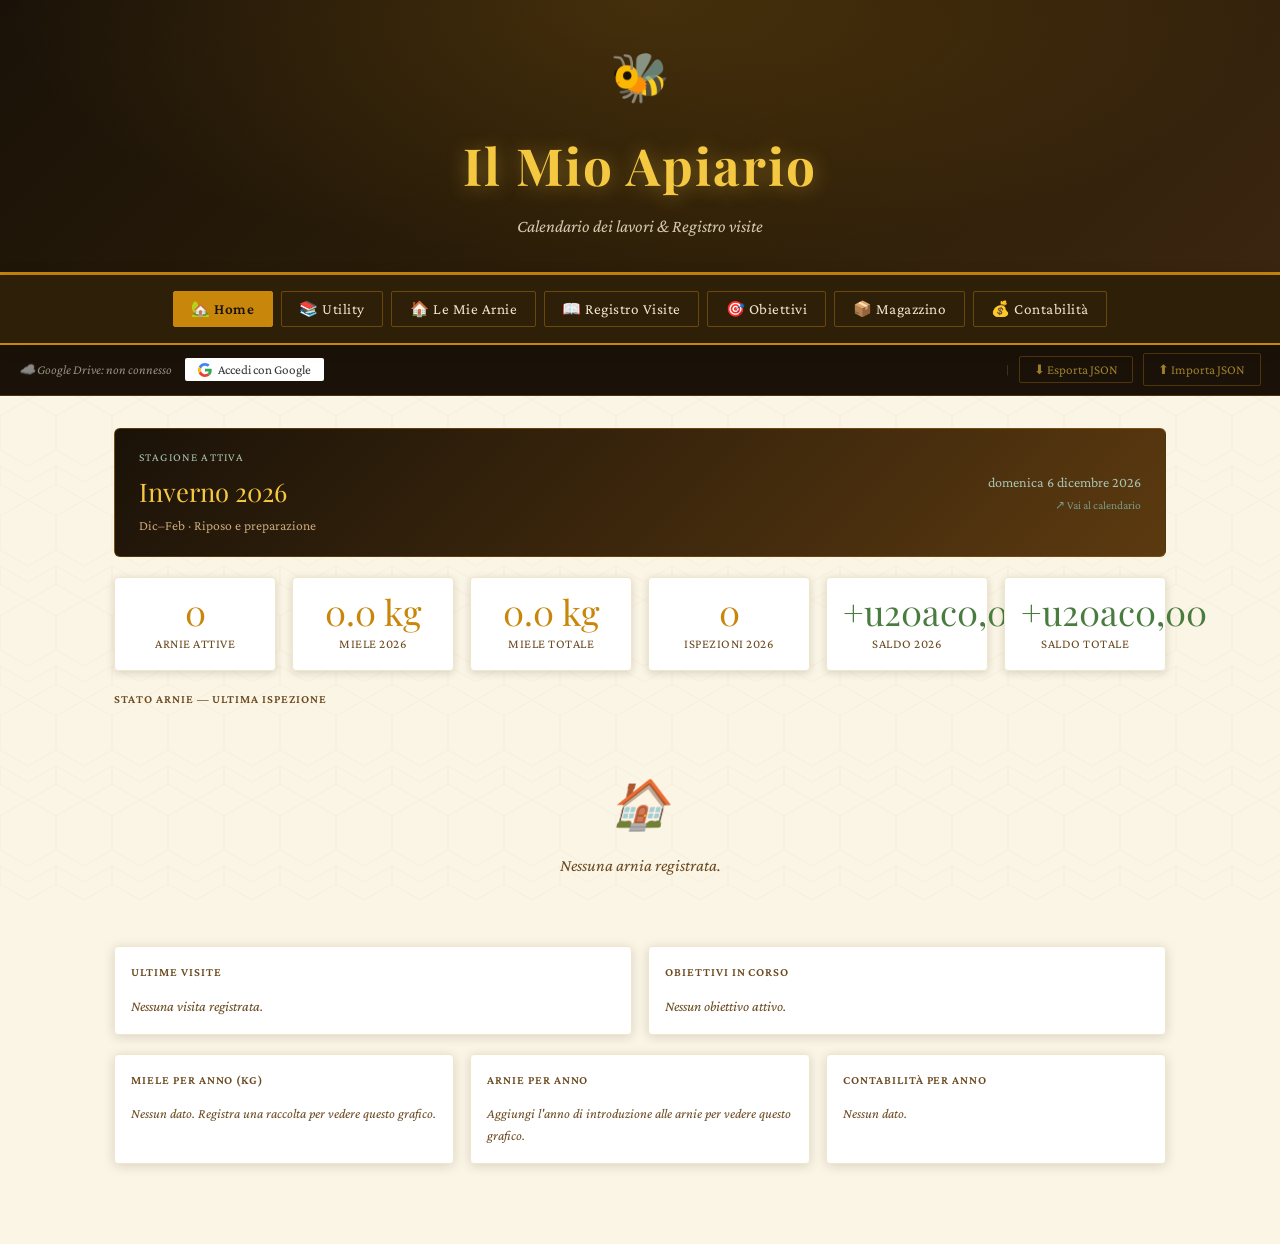
==== commit 815846cd: "Add files via upload" ====
--- a/index.html
+++ b/index.html
@@ -451,8 +451,8 @@
           <input type="date" id="logData">
         </div>
         <div class="form-row">
-          <label>Arnia</label>
-          <select id="logArnia"><option value="tutte">Tutte le arnie</option></select>
+          <label>Arnia <span style="color:var(--red);font-size:0.8rem">* obbligatoria</span></label>
+          <select id="logArnia"><option value="">— Seleziona arnia —</option></select>
         </div>
         <div class="form-row">
           <label>Tipo di intervento <span style="font-weight:300;font-style:italic;text-transform:none">(anche più di uno)</span></label>
@@ -469,15 +469,19 @@
           <label>Note / Osservazioni</label>
           <textarea id="logNote" placeholder="Es. regina vista, covata regolare, 3 kg di miele raccolti..."></textarea>
         </div>
-        <div style="display:grid;grid-template-columns:1fr 1fr;gap:0.8rem">
-          <div class="form-row">
-            <label>Varroa (cadute/giorno)</label>
-            <input type="number" id="logVarroa" min="0" placeholder="—">
+        <div class="form-row">
+          <label>Varroa (cadute/giorno)</label>
+          <input type="number" id="logVarroa" min="0" placeholder="—">
+        </div>
+
+        <!-- SEZIONE RACCOLTA -->
+        <div id="raccoltaFields" style="display:none;border:1px solid #9FC9B0;border-radius:4px;padding:1rem;background:#e8f5e9;margin-bottom:1rem">
+          <div style="font-family:'Playfair Display',serif;font-size:0.95rem;color:var(--green);margin-bottom:0.8rem;font-weight:600;display:flex;justify-content:space-between;align-items:center">
+            🍯 Prodotti raccolti
+            <button type="button" onclick="addRaccoltaRiga()" class="btn btn-secondary" style="padding:0.3rem 0.7rem;font-size:0.82rem">+ Aggiungi prodotto</button>
           </div>
-          <div class="form-row">
-            <label>Miele raccolto (kg)</label>
-            <input type="number" id="logMiele" min="0" step="0.1" placeholder="—">
-          </div>
+          <div id="raccoltaRighe"></div>
+          <div style="font-size:0.8rem;color:var(--green);margin-top:0.5rem;font-style:italic">I prodotti verranno automaticamente caricati a magazzino al salvataggio.</div>
         </div>
         <!-- SEZIONE ISPEZIONE -->
         <div id="ispezioneFields" style="display:none;border:1px solid var(--amber-light);border-radius:4px;padding:1rem;background:var(--amber-pale);margin-bottom:1rem">
@@ -883,18 +887,14 @@
 
 <!-- MODAL MOVIMENTAZIONE -->
 <div class="modal-overlay" id="movModal">
-  <div class="modal" style="max-width:440px">
+  <div class="modal" style="max-width:520px">
     <h3 id="movModalTitle">🔄 Nuova movimentazione</h3>
     <input type="hidden" id="editMovId">
-    <div class="form-row">
-      <label>Data</label>
-      <input type="date" id="movData">
-    </div>
-    <div class="form-row">
-      <label>Articolo</label>
-      <select id="movArticolo"></select>
-    </div>
     <div style="display:grid;grid-template-columns:1fr 1fr;gap:0.8rem">
+      <div class="form-row">
+        <label>Data</label>
+        <input type="date" id="movData">
+      </div>
       <div class="form-row">
         <label>Tipo</label>
         <select id="movTipo">
@@ -903,10 +903,13 @@
           <option value="rettifica">🔧 Rettifica</option>
         </select>
       </div>
-      <div class="form-row">
-        <label>Quantità</label>
-        <input type="number" id="movQta" min="0" step="0.1" placeholder="Es. 10">
-      </div>
+    </div>
+    <div style="margin-bottom:0.8rem">
+      <div style="font-size:0.85rem;font-weight:600;color:var(--text-light);text-transform:uppercase;letter-spacing:0.5px;margin-bottom:0.5rem;display:flex;justify-content:space-between;align-items:center">
+        Articoli
+        <button type="button" onclick="addMovRiga()" class="btn btn-secondary" style="padding:0.25rem 0.7rem;font-size:0.82rem">+ Aggiungi articolo</button>
+      </div>
+      <div id="movRighe"></div>
     </div>
     <div class="form-row">
       <label>Note</label>
@@ -949,6 +952,17 @@
       <div class="form-row">
         <label>Anno introduzione regina</label>
         <input type="number" id="arniReginaAnno" placeholder="Es. 2023" min="2000" max="2099">
+      </div>
+    </div>
+
+    <div style="display:grid;grid-template-columns:1fr 1fr;gap:0.8rem">
+      <div class="form-row">
+        <label>Anno introduzione arnia</label>
+        <input type="number" id="arniAnnoIntroduzione" placeholder="Es. 2022" min="2000" max="2099">
+      </div>
+      <div class="form-row">
+        <label>Anno dismissione (se non più attiva)</label>
+        <input type="number" id="arniAnnoDismissione" placeholder="— Ancora attiva —" min="2000" max="2099">
       </div>
     </div>
 
@@ -1083,17 +1097,80 @@
 
 function toggleIspezioneFields() {
   const tipi = Array.from(document.querySelectorAll('#logTipo input:checked')).map(x => x.value);
-  const show = tipi.includes('ispezione');
-  const el = document.getElementById('ispezioneFields');
-  if(!el) return;
-  el.style.display = show ? 'block' : 'none';
-  if(!show) {
-    document.getElementById('ispCovata').value = '';
-    document.getElementById('ispScorte').value = '';
-    document.getElementById('ispCelleReali').value = '';
-    document.getElementById('ispTelaini').value = '';
-    document.getElementById('telainiMapForm').innerHTML = '';
+  const showIsp = tipi.includes('ispezione');
+  const showRac = tipi.includes('produzione');
+  const elIsp = document.getElementById('ispezioneFields');
+  const elRac = document.getElementById('raccoltaFields');
+  if(elIsp) {
+    elIsp.style.display = showIsp ? 'block' : 'none';
+    if(!showIsp) {
+      document.getElementById('ispCovata').value = '';
+      document.getElementById('ispScorte').value = '';
+      document.getElementById('ispCelleReali').value = '';
+      document.getElementById('ispTelaini').value = '';
+      document.getElementById('telainiMapForm').innerHTML = '';
+    }
   }
+  if(elRac) {
+    elRac.style.display = showRac ? 'block' : 'none';
+    if(showRac && document.getElementById('raccoltaRighe').children.length === 0) {
+      addRaccoltaRiga();
+    }
+    if(!showRac) {
+      document.getElementById('raccoltaRighe').innerHTML = '';
+    }
+  }
+}
+
+let raccoltaRigheCount = 0;
+
+function addRaccoltaRiga() {
+  const prodotti = articoli.filter(a => a.categoria === 'prodotto');
+  if(prodotti.length === 0) {
+    alert('Nessun articolo di categoria "Prodotto finito" nel magazzino. Aggiungine uno prima.');
+    return;
+  }
+  const idx = raccoltaRigheCount++;
+  const div = document.createElement('div');
+  div.id = `raccoltaRiga_${idx}`;
+  div.style.cssText = 'display:grid;grid-template-columns:1fr auto auto;gap:0.5rem;align-items:end;margin-bottom:0.5rem';
+  div.innerHTML = `
+    <div>
+      <select id="raccoltaArt_${idx}" onchange="raccoltaArtChange(${idx})" style="width:100%;padding:0.5rem 0.7rem;border:1px solid var(--cream-dark);border-radius:3px;font-family:'Crimson Pro',serif;font-size:0.95rem;background:white">
+        <option value="">— Seleziona prodotto —</option>
+        ${prodotti.map(a=>`<option value="${a.id}" data-unita="${a.unita}">${a.nome}</option>`).join('')}
+      </select>
+    </div>
+    <div style="display:flex;align-items:center;gap:0.3rem">
+      <input type="number" id="raccoltaQta_${idx}" min="0" step="0.1" placeholder="Qtà" style="width:80px;padding:0.5rem 0.5rem;border:1px solid var(--cream-dark);border-radius:3px;font-family:'Crimson Pro',serif;font-size:0.95rem;background:white">
+      <span id="raccoltaUnita_${idx}" style="font-size:0.82rem;color:var(--text-light);min-width:24px">—</span>
+    </div>
+    <button type="button" onclick="removeRaccoltaRiga(${idx})" class="btn-icon del" style="margin-bottom:0">✕</button>
+  `;
+  document.getElementById('raccoltaRighe').appendChild(div);
+}
+
+function raccoltaArtChange(idx) {
+  const sel = document.getElementById(`raccoltaArt_${idx}`);
+  const opt = sel.options[sel.selectedIndex];
+  document.getElementById(`raccoltaUnita_${idx}`).textContent = opt?.dataset?.unita || '—';
+}
+
+function removeRaccoltaRiga(idx) {
+  const el = document.getElementById(`raccoltaRiga_${idx}`);
+  if(el) el.remove();
+}
+
+function getRaccoltaData() {
+  const righe = document.getElementById('raccoltaRighe').querySelectorAll('[id^="raccoltaRiga_"]');
+  const result = [];
+  righe.forEach(riga => {
+    const idx = riga.id.split('_')[1];
+    const artId = document.getElementById(`raccoltaArt_${idx}`)?.value;
+    const qta = parseFloat(document.getElementById(`raccoltaQta_${idx}`)?.value);
+    if(artId && qta > 0) result.push({ articoloId: artId, qta });
+  });
+  return result;
 }
 
 function renderTelainiMapForm() {
@@ -1302,6 +1379,8 @@
     document.getElementById('arniSciamatura').value = a.sciamatura || '';
     document.getElementById('arniProduttivita').value = a.produttivita || '';
     document.getElementById('arniRazzaNote').value = a.razzaNote || '';
+    document.getElementById('arniAnnoIntroduzione').value = a.annoIntroduzione || '';
+    document.getElementById('arniAnnoDismissione').value = a.annoDismissione || '';
     editingMelari = JSON.parse(JSON.stringify(a.melari || []));
   } else {
     document.getElementById('arniModalTitle').textContent = '🏠 Nuova Arnia';
@@ -1317,6 +1396,8 @@
     document.getElementById('arniSciamatura').value = '';
     document.getElementById('arniProduttivita').value = '';
     document.getElementById('arniRazzaNote').value = '';
+    document.getElementById('arniAnnoIntroduzione').value = '';
+    document.getElementById('arniAnnoDismissione').value = '';
     editingMelari = [];
   }
   document.getElementById('melData').value = new Date().toISOString().slice(0,10);
@@ -1341,6 +1422,8 @@
     sciamatura: document.getElementById('arniSciamatura').value,
     produttivita: document.getElementById('arniProduttivita').value,
     razzaNote: document.getElementById('arniRazzaNote').value.trim(),
+    annoIntroduzione: parseInt(document.getElementById('arniAnnoIntroduzione').value) || null,
+    annoDismissione:  parseInt(document.getElementById('arniAnnoDismissione').value)  || null,
     melari: editingMelari
   };
   if(editId) { arnie = arnie.map(a => a.id === editId ? data : a); }
@@ -1440,7 +1523,10 @@
   const selects = ['logArnia','filterArnia'];
   selects.forEach(sid => {
     const sel = document.getElementById(sid);
-    const defaultOpt = sid === 'logArnia' ? '<option value="tutte">Tutte le arnie</option>' : '<option value="">Tutte le arnie</option>';
+    if(!sel) return;
+    const defaultOpt = sid === 'logArnia'
+      ? '<option value="">— Seleziona arnia —</option>'
+      : '<option value="">Tutte le arnie</option>';
     sel.innerHTML = defaultOpt + arnie.map(a => `<option value="${a.id}">#${a.num}${a.nome?' – '+a.nome:''}</option>`).join('');
   });
 }
@@ -1451,10 +1537,13 @@
   if(!data || !note) { alert('Compila almeno la data e le note'); return; }
   const tipi = Array.from(document.querySelectorAll('#logTipo input:checked')).map(x => x.value);
   if(tipi.length === 0) { alert('Seleziona almeno un tipo di intervento'); return; }
+
+  // Arnia obbligatoria
   const arniaId = document.getElementById('logArnia').value;
+  if(!arniaId) { alert('Seleziona un\'arnia — è obbligatoria'); return; }
   const arniaObj = arnie.find(a => a.id === arniaId);
 
-  // Dati ispezione (solo se ispezione selezionata)
+  // Dati ispezione
   let ispezioneData = null;
   if(tipi.includes('ispezione')) {
     ispezioneData = {
@@ -1466,32 +1555,68 @@
     };
   }
 
+  // Dati raccolta
+  let raccoltaData = null;
+  if(tipi.includes('produzione')) {
+    const righe = getRaccoltaData();
+    if(righe.length === 0) { alert('Aggiungi almeno un prodotto nella sezione Raccolta'); return; }
+    raccoltaData = righe;
+  }
+
   const entry = {
     id: Date.now().toString(), data,
-    arniaId, arniaNome: arniaObj ? `#${arniaObj.num}${arniaObj.nome?' – '+arniaObj.nome:''}` : 'Tutte',
+    arniaId, arniaNome: arniaObj ? `#${arniaObj.num}${arniaObj.nome?' – '+arniaObj.nome:''}` : '—',
     tipo: tipi, note,
     varroa: document.getElementById('logVarroa').value,
-    miele: document.getElementById('logMiele').value,
-    ispezione: ispezioneData
+    ispezione: ispezioneData,
+    raccolta: raccoltaData
   };
   logBook.unshift(entry);
   localStorage.setItem('logBook', JSON.stringify(logBook));
 
+  // Movimenti automatici magazzino per raccolta
+  if(raccoltaData && raccoltaData.length > 0) {
+    const annoVisita = data.slice(0, 4);
+    raccoltaData.forEach(r => {
+      movimentazioni.push({
+        id: Date.now().toString() + Math.random().toString(36).slice(2),
+        data, articoloId: r.articoloId,
+        tipo: 'entrata', qta: r.qta,
+        note: `Da visita ${arniaObj ? '#'+arniaObj.num : ''} del ${formatDate(data)}`
+      });
+      // Aggiorna produzione per arnia e anno
+      if(arniaObj) {
+        const art = articoli.find(a => a.id === r.articoloId);
+        if(!arniaObj.produzionePerAnno) arniaObj.produzionePerAnno = {};
+        if(!arniaObj.produzionePerAnno[annoVisita]) arniaObj.produzionePerAnno[annoVisita] = {};
+        const nomeArt = art ? art.nome : r.articoloId;
+        arniaObj.produzionePerAnno[annoVisita][nomeArt] =
+          (arniaObj.produzionePerAnno[annoVisita][nomeArt] || 0) + r.qta;
+        arnie = arnie.map(a => a.id === arniaId ? arniaObj : a);
+      }
+    });
+    saveMagazzino();
+    localStorage.setItem('arnie', JSON.stringify(arnie));
+  }
+
   // Reset form
   document.getElementById('logNote').value = '';
   document.getElementById('logVarroa').value = '';
-  document.getElementById('logMiele').value = '';
+  document.getElementById('logArnia').value = '';
   document.querySelectorAll('#logTipo input').forEach(x => x.checked = false);
-  // Reset ispezione
   document.getElementById('ispCovata').value = '';
   document.getElementById('ispScorte').value = '';
   document.getElementById('ispCelleReali').value = '';
   document.getElementById('ispTelaini').value = '';
   document.getElementById('telainiMapForm').innerHTML = '';
   document.getElementById('ispezioneFields').style.display = 'none';
+  document.getElementById('raccoltaFields').style.display = 'none';
+  document.getElementById('raccoltaRighe').innerHTML = '';
+  raccoltaRigheCount = 0;
 
   renderLog();
   renderStats();
+  showImportToast('✅ Visita salvata' + (raccoltaData ? ` · ${raccoltaData.length} prodotti caricati a magazzino` : ''));
 }
 
 function deleteLog(id) {
@@ -2054,42 +2179,84 @@
 
 // ======= MOVIMENTAZIONE MODAL =======
 function updateMovArticoloSelect(preselect) {
-  const sel = document.getElementById('movArticolo');
   const filtSel = document.getElementById('magFiltroMovArticolo');
-  if(sel) sel.innerHTML = articoli.map(a => `<option value="${a.id}">${a.nome} (${a.unita})</option>`).join('');
   if(filtSel) filtSel.innerHTML = '<option value="">Tutti gli articoli</option>' + articoli.map(a => `<option value="${a.id}">${a.nome}</option>`).join('');
-  if(preselect && sel) sel.value = preselect;
+}
+
+function buildMovRiga(idx, preselect) {
+  const div = document.createElement('div');
+  div.id = `movRiga_${idx}`;
+  div.style.cssText = 'display:grid;grid-template-columns:1fr auto auto;gap:0.5rem;align-items:end;margin-bottom:0.5rem';
+  div.innerHTML = `
+    <select id="movArt_${idx}" onchange="movArtChange(${idx})" style="width:100%;padding:0.5rem 0.7rem;border:1px solid var(--cream-dark);border-radius:3px;font-family:'Crimson Pro',serif;font-size:0.95rem;background:white">
+      <option value="">— Seleziona articolo —</option>
+      ${articoli.map(a=>`<option value="${a.id}" data-unita="${a.unita}" ${a.id===preselect?'selected':''}>${a.nome} (${a.unita})</option>`).join('')}
+    </select>
+    <div style="display:flex;align-items:center;gap:0.3rem">
+      <input type="number" id="movQta_${idx}" min="0" step="0.1" placeholder="Qtà" style="width:80px;padding:0.5rem 0.5rem;border:1px solid var(--cream-dark);border-radius:3px;font-family:'Crimson Pro',serif;font-size:0.95rem;background:white">
+      <span id="movUnita_${idx}" style="font-size:0.82rem;color:var(--text-light);min-width:24px">—</span>
+    </div>
+    <button type="button" onclick="removeMovRiga(${idx})" class="btn-icon del">✕</button>
+  `;
+  document.getElementById('movRighe').appendChild(div);
+  if(preselect) {
+    const opt = div.querySelector(`option[value="${preselect}"]`);
+    if(opt) document.getElementById(`movUnita_${idx}`).textContent = opt.dataset.unita || '—';
+  }
+}
+
+let movRigheCount = 0;
+
+function addMovRiga() { buildMovRiga(movRigheCount++); }
+function removeMovRiga(idx) { const el = document.getElementById(`movRiga_${idx}`); if(el) el.remove(); }
+function movArtChange(idx) {
+  const sel = document.getElementById(`movArt_${idx}`);
+  const opt = sel.options[sel.selectedIndex];
+  document.getElementById(`movUnita_${idx}`).textContent = opt?.dataset?.unita || '—';
 }
 
 function openMovModal(articoloId) {
-  updateMovArticoloSelect(articoloId);
+  updateMovArticoloSelect();
   document.getElementById('editMovId').value = '';
-  document.getElementById('movData').value = new Date().toISOString().slice(0, 10);
+  document.getElementById('movData').value = today();
   document.getElementById('movTipo').value = 'entrata';
-  document.getElementById('movQta').value = '';
   document.getElementById('movNote').value = '';
+  document.getElementById('movRighe').innerHTML = '';
+  movRigheCount = 0;
+  buildMovRiga(movRigheCount++, articoloId || '');
   document.getElementById('movModal').classList.add('open');
 }
 function closeMovModal() { document.getElementById('movModal').classList.remove('open'); }
 
 function saveMov() {
-  const articoloId = document.getElementById('movArticolo').value;
-  const qta = document.getElementById('movQta').value;
   const data = document.getElementById('movData').value;
-  if(!articoloId || !qta || !data) { alert('Compila tutti i campi obbligatori'); return; }
-  const mov = {
-    id: Date.now().toString(),
-    data,
-    articoloId,
-    tipo: document.getElementById('movTipo').value,
-    qta: parseFloat(qta),
-    note: document.getElementById('movNote').value.trim()
-  };
-  movimentazioni.push(mov);
+  const tipo = document.getElementById('movTipo').value;
+  const note = document.getElementById('movNote').value.trim();
+  if(!data) { alert('Inserisci la data'); return; }
+
+  const righe = document.getElementById('movRighe').querySelectorAll('[id^="movRiga_"]');
+  const movs = [];
+  let errore = false;
+  righe.forEach(riga => {
+    const idx = riga.id.split('_')[1];
+    const artId = document.getElementById(`movArt_${idx}`)?.value;
+    const qta   = parseFloat(document.getElementById(`movQta_${idx}`)?.value);
+    if(!artId || !qta || qta <= 0) { errore = true; return; }
+    movs.push({ articoloId: artId, qta });
+  });
+  if(errore || movs.length === 0) { alert('Compila articolo e quantità per ogni riga'); return; }
+
+  movs.forEach(m => {
+    movimentazioni.push({
+      id: Date.now().toString() + Math.random().toString(36).slice(2),
+      data, articoloId: m.articoloId, tipo, qta: m.qta, note
+    });
+  });
   saveMagazzino();
   closeMovModal();
   renderMagArticoli();
   renderMagMovimentazioni();
+  showImportToast(`✅ ${movs.length} movimentazion${movs.length>1?'i':'e'} salvata${movs.length>1?'':'!'}`);
 }
 
 function deleteMov(id) {
@@ -2152,7 +2319,18 @@
     </div>`).join('');
 
   // KPI
-  const totMiele = logBook.reduce((s,e)=>s+(parseFloat(e.miele)||0),0);
+  // Calcola miele da produzionePerAnno delle arnie (fonte unica di verità)
+  let totMiele = 0;
+  let totMieleAnno = 0;
+  arnie.forEach(a => {
+    if(!a.produzionePerAnno) return;
+    Object.entries(a.produzionePerAnno).forEach(([yr, prods]) => {
+      Object.values(prods).forEach(q => {
+        totMiele += q;
+        if(parseInt(yr) === anno) totMieleAnno += q;
+      });
+    });
+  });
   const ispezioniAnno = logBook.filter(e=>{ const t=Array.isArray(e.tipo)?e.tipo:[e.tipo]; return t.includes('ispezione')&&e.data&&e.data.startsWith(anno); }).length;
   const mc = movimentiContabili || [];
   const saldoAnno = mc.filter(m=>m.data&&m.data.startsWith(anno)&&m.tipo==='entrata').reduce((s,m)=>s+parseFloat(m.importo||0),0)
@@ -2161,11 +2339,12 @@
                   - mc.filter(m=>m.tipo==='uscita').reduce((s,m)=>s+parseFloat(m.importo||0),0);
 
   document.getElementById('homeKpi').innerHTML = `
-    <div class="stat-card"><div class="stat-number">${arnie.filter(a=>a.status==='attiva').length}</div><div class="stat-label">Arnie attive</div></div>
+    <div class="stat-card" style="cursor:pointer" onclick="navigateTo('arnie')" onmouseover="this.style.boxShadow='0 4px 14px rgba(200,134,10,0.2)'" onmouseout="this.style.boxShadow=''"><div class="stat-number">${arnie.filter(a=>a.status==='attiva').length}</div><div class="stat-label">Arnie attive</div></div>
+    <div class="stat-card"><div class="stat-number">${totMieleAnno.toFixed(1)} kg</div><div class="stat-label">Miele ${anno}</div></div>
     <div class="stat-card"><div class="stat-number">${totMiele.toFixed(1)} kg</div><div class="stat-label">Miele totale</div></div>
-    <div class="stat-card"><div class="stat-number">${ispezioniAnno}</div><div class="stat-label">Ispezioni ${anno}</div></div>
-    <div class="stat-card" style="cursor:pointer" onclick="navigateTo('contabilita')"><div class="stat-number" style="color:${saldoAnno>=0?'var(--green)':'var(--red)'}">${saldoAnno>=0?'+':''}€${fmt(saldoAnno)}</div><div class="stat-label">Saldo ${anno}</div></div>
-    <div class="stat-card" style="cursor:pointer" onclick="navigateTo('contabilita')"><div class="stat-number" style="color:${saldoTot>=0?'var(--green)':'var(--red)'}">${saldoTot>=0?'+':''}€${fmt(saldoTot)}</div><div class="stat-label">Saldo totale</div></div>
+    <div class="stat-card" style="cursor:pointer" onclick="navigateTo('registro')" onmouseover="this.style.boxShadow='0 4px 14px rgba(200,134,10,0.2)'" onmouseout="this.style.boxShadow=''"><div class="stat-number">${ispezioniAnno}</div><div class="stat-label">Ispezioni ${anno}</div></div>
+    <div class="stat-card" style="cursor:pointer" onclick="navigateTo('contabilita')" onmouseover="this.style.boxShadow='0 4px 14px rgba(200,134,10,0.2)'" onmouseout="this.style.boxShadow=''"><div class="stat-number" style="color:${saldoAnno>=0?'var(--green)':'var(--red)'}">${saldoAnno>=0?'+':'-'}u20ac${fmt(saldoAnno)}</div><div class="stat-label">Saldo ${anno}</div></div>
+    <div class="stat-card" style="cursor:pointer" onclick="navigateTo('contabilita')" onmouseover="this.style.boxShadow='0 4px 14px rgba(200,134,10,0.2)'" onmouseout="this.style.boxShadow=''"><div class="stat-number" style="color:${saldoTot>=0?'var(--green)':'var(--red)'}">${saldoTot>=0?'+':'-'}u20ac${fmt(saldoTot)}</div><div class="stat-label">Saldo totale</div></div>
   `;
 
   // Arnie cards
@@ -2235,44 +2414,50 @@
         </div>`;
       }).join('');
 
-  // Grafico miele per anno
-  const anniMiele = [...new Set(logBook.filter(e=>e.miele&&parseFloat(e.miele)>0).map(e=>e.data?.slice(0,4)))].filter(Boolean).sort();
-  const maxMiele = Math.max(...anniMiele.map(a=>logBook.filter(e=>e.data?.startsWith(a)).reduce((s,e)=>s+(parseFloat(e.miele)||0),0)),1);
-  document.getElementById('homeGraficoMiele').innerHTML = anniMiele.length===0
-    ? '<div style="color:var(--text-light);font-style:italic;font-size:0.85rem">Nessun dato.</div>'
-    : anniMiele.map(a=>{
-        const tot=logBook.filter(e=>e.data?.startsWith(a)).reduce((s,e)=>s+(parseFloat(e.miele)||0),0);
-        const w=Math.round((tot/maxMiele)*100);
+  // Grafico miele per anno — da produzionePerAnno delle arnie
+  const mielePerAnno = {};
+  arnie.forEach(a => {
+    if(!a.produzionePerAnno) return;
+    Object.entries(a.produzionePerAnno).forEach(([yr, prods]) => {
+      mielePerAnno[yr] = (mielePerAnno[yr] || 0) + Object.values(prods).reduce((s,q)=>s+q,0);
+    });
+  });
+  const anniMiele = Object.keys(mielePerAnno).sort();
+  const maxMiele = Math.max(...Object.values(mielePerAnno), 1);
+  document.getElementById('homeGraficoMiele').innerHTML = anniMiele.length === 0
+    ? '<div style="color:var(--text-light);font-style:italic;font-size:0.85rem">Nessun dato. Registra una raccolta per vedere questo grafico.</div>'
+    : anniMiele.map(a => {
+        const tot = mielePerAnno[a];
+        const w = Math.round((tot/maxMiele)*100);
         return `<div style="display:flex;align-items:center;gap:6px;padding:3px 0;font-size:0.82rem">
           <span style="min-width:32px;color:var(--text-light)">${a}</span>
-          <div style="flex:1;height:10px;background:var(--cream-dark);border-radius:3px;overflow:hidden"><div style="height:100%;width:${w}%;background:var(--amber);border-radius:3px${a===String(anno)?';opacity:0.6':''}"></div></div>
-          <span style="min-width:40px;text-align:right;color:var(--text-light)">${tot.toFixed(1)} kg</span>
+          <div style="flex:1;height:10px;background:var(--cream-dark);border-radius:3px;overflow:hidden"><div style="height:100%;width:${w}%;background:var(--amber);border-radius:3px${a===String(anno)?';opacity:0.65':''}"></div></div>
+          <span style="min-width:40px;text-align:right;color:var(--text-light)">${tot.toFixed(1)} kg${a===String(anno)?' *':''}</span>
         </div>`;
-      }).join('');
-
-  // Grafico arnie per anno
-  const anniArnie = [...new Set(arnie.map(a=>a.reginaAnno).filter(Boolean))].sort();
-  if(anniArnie.length===0) anniArnie.push(String(anno));
-  const conteggioArnie = {};
-  anniArnie.forEach(a=>{ conteggioArnie[a]=0; });
-  arnie.forEach(a=>{ if(a.reginaAnno && conteggioArnie[a.reginaAnno]!==undefined) conteggioArnie[a.reginaAnno]++; });
-  // Mostra tutti gli anni da min a max con conteggio cumulativo
-  const minAnno = Math.min(...anniArnie.map(Number));
-  const maxAnnoArnie = Math.max(...anniArnie.map(Number));
-  const tuttiAnni = Array.from({length:maxAnnoArnie-minAnno+1},(_,i)=>String(minAnno+i));
-  let cumulativo = 0;
-  const serieArnie = tuttiAnni.map(a=>{ cumulativo+=(conteggioArnie[a]||0); return {anno:a,tot:cumulativo}; });
-  const maxAr = Math.max(...serieArnie.map(s=>s.tot),1);
-  document.getElementById('homeGraficoArnie').innerHTML = serieArnie.length===0
-    ? '<div style="color:var(--text-light);font-style:italic;font-size:0.85rem">Nessun dato.</div>'
-    : serieArnie.map(s=>{
-        const w=Math.round((s.tot/maxAr)*100);
-        return `<div style="display:flex;align-items:center;gap:6px;padding:3px 0;font-size:0.82rem">
-          <span style="min-width:32px;color:var(--text-light)">${s.anno}</span>
-          <div style="flex:1;height:10px;background:var(--cream-dark);border-radius:3px;overflow:hidden"><div style="height:100%;width:${w}%;background:var(--green);border-radius:3px"></div></div>
-          <span style="min-width:30px;text-align:right;color:var(--text-light)">${s.tot} arnie</span>
-        </div>`;
-      }).join('');
+      }).join('') + (anniMiele.includes(String(anno)) ? '<div style="font-size:11px;color:var(--text-light);margin-top:4px">* anno in corso</div>' : '');
+
+  // Grafico arnie per anno — conta arnie attive in ogni anno
+  const annoCorrente = new Date().getFullYear();
+  const anniConDati = arnie.filter(a => a.annoIntroduzione).map(a => a.annoIntroduzione);
+  if(anniConDati.length === 0) {
+    document.getElementById('homeGraficoArnie').innerHTML = '<div style="color:var(--text-light);font-style:italic;font-size:0.85rem">Aggiungi l\'anno di introduzione alle arnie per vedere questo grafico.</div>';
+  } else {
+    const minAnnoA = Math.min(...anniConDati);
+    const tuttiAnniA = Array.from({length: annoCorrente - minAnnoA + 1}, (_, i) => minAnnoA + i);
+    const serieArnie = tuttiAnniA.map(a => ({
+      anno: a,
+      tot: arnie.filter(ar => ar.annoIntroduzione && ar.annoIntroduzione <= a && (!ar.annoDismissione || ar.annoDismissione >= a)).length
+    }));
+    const maxAr = Math.max(...serieArnie.map(s => s.tot), 1);
+    document.getElementById('homeGraficoArnie').innerHTML = serieArnie.map(s => {
+      const w = Math.round((s.tot / maxAr) * 100);
+      return `<div style="display:flex;align-items:center;gap:6px;padding:3px 0;font-size:0.82rem">
+        <span style="min-width:32px;color:var(--text-light)">${s.anno}</span>
+        <div style="flex:1;height:10px;background:var(--cream-dark);border-radius:3px;overflow:hidden"><div style="height:100%;width:${w}%;background:var(--green);border-radius:3px${s.anno===annoCorrente?';opacity:0.7':''}"></div></div>
+        <span style="min-width:30px;text-align:right;color:var(--text-light)">${s.tot}</span>
+      </div>`;
+    }).join('');
+  }
 
   // Grafico contabilità per anno
   const anniCont = [...new Set((movimentiContabili||[]).map(m=>m.data?.slice(0,4)).filter(Boolean))].sort();
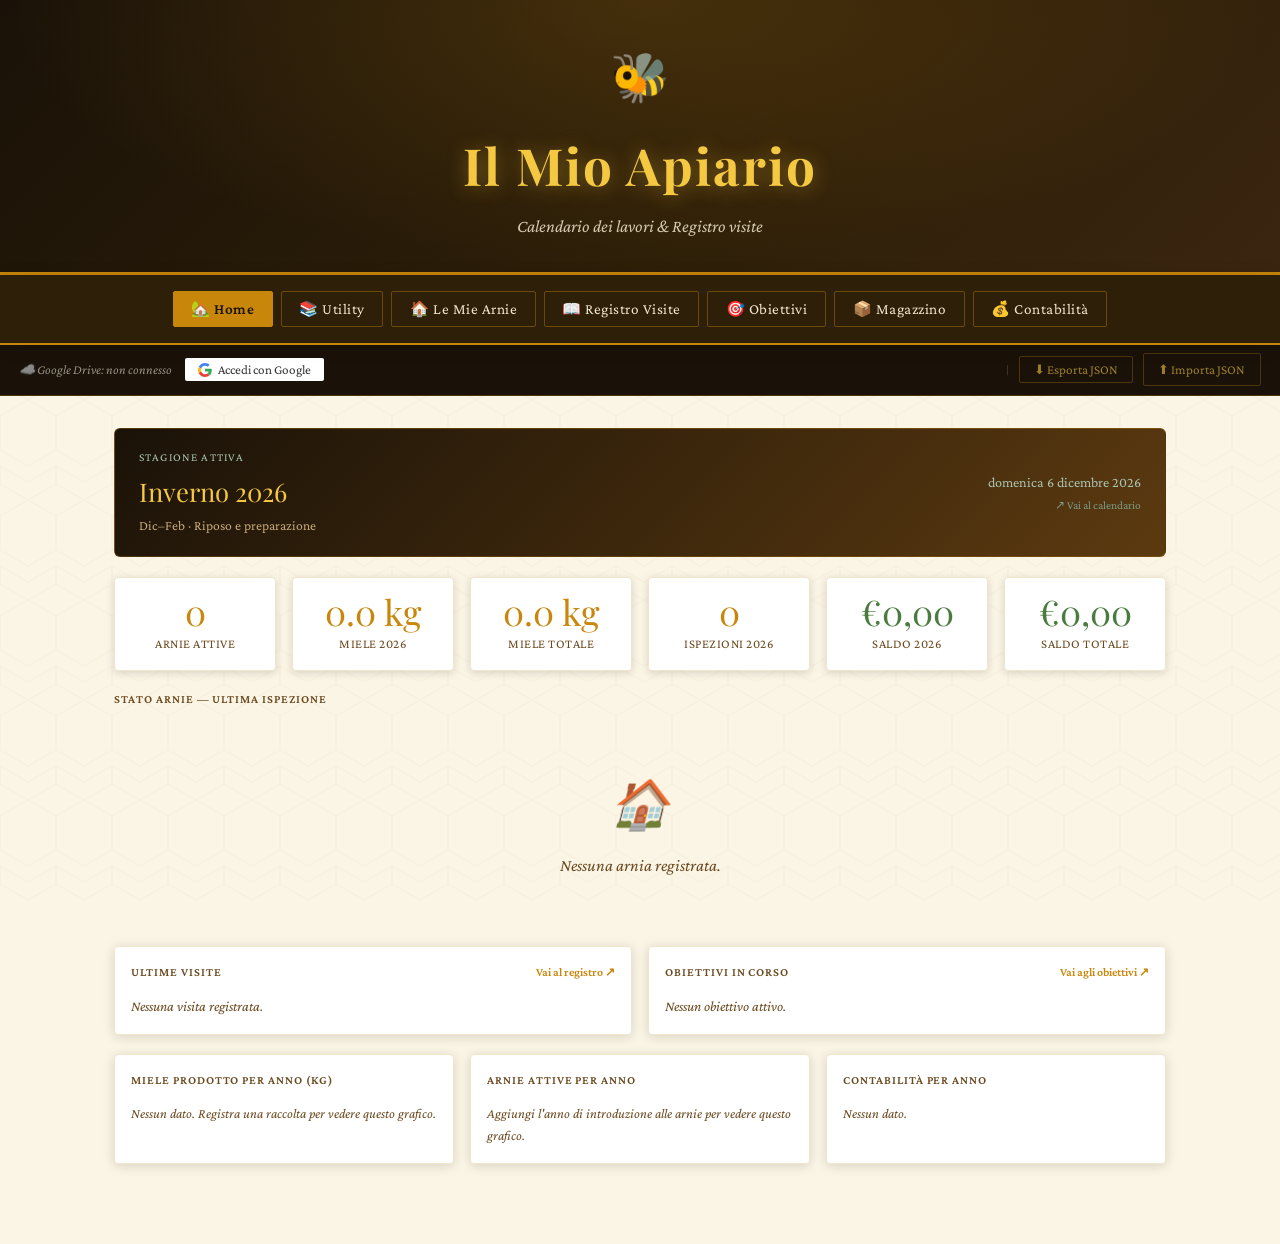
==== commit 26767d46: "Update index.html" ====
--- a/index.html
+++ b/index.html
@@ -79,12 +79,18 @@
 
     <!-- VISITE + OBIETTIVI -->
     <div style="display:grid;grid-template-columns:1fr 1fr;gap:1rem;margin-bottom:1.2rem">
+       <div class="card" style="padding:1rem">
+        <div style="font-size:0.75rem;font-weight:600;color:var(--text-light);text-transform:uppercase;letter-spacing:0.08em;margin-bottom:0.8rem;display:flex;justify-content:space-between;align-items:center">
+          Ultime visite
+          <span onclick="navigateTo('registro')" style="font-size:0.75rem;color:var(--amber);cursor:pointer;font-weight:600;letter-spacing:0;text-transform:none">Vai al registro ↗</span>
+        </div>
+        <div id="homeUltimeVisite"></div>
+      </div>
       <div class="card" style="padding:1rem">
-        <div style="font-size:0.75rem;font-weight:600;color:var(--text-light);text-transform:uppercase;letter-spacing:0.08em;margin-bottom:0.8rem">Ultime visite</div>
-        <div id="homeUltimeVisite"></div>
-      </div>
-      <div class="card" style="padding:1rem">
-        <div style="font-size:0.75rem;font-weight:600;color:var(--text-light);text-transform:uppercase;letter-spacing:0.08em;margin-bottom:0.8rem">Obiettivi in corso</div>
+        <div style="font-size:0.75rem;font-weight:600;color:var(--text-light);text-transform:uppercase;letter-spacing:0.08em;margin-bottom:0.8rem;display:flex;justify-content:space-between;align-items:center">
+          Obiettivi in corso
+          <span onclick="navigateTo('obiettivi')" style="font-size:0.75rem;color:var(--amber);cursor:pointer;font-weight:600;letter-spacing:0;text-transform:none">Vai agli obiettivi ↗</span>
+        </div>
         <div id="homeObiettivi"></div>
       </div>
     </div>
@@ -92,11 +98,11 @@
     <!-- GRAFICI -->
     <div style="display:grid;grid-template-columns:1fr 1fr 1fr;gap:1rem;margin-bottom:1rem" id="homeGraficiGrid">
       <div class="card" style="padding:1rem">
-        <div style="font-size:0.75rem;font-weight:600;color:var(--text-light);text-transform:uppercase;letter-spacing:0.08em;margin-bottom:0.8rem">Miele per anno (kg)</div>
+        <div style="font-size:0.75rem;font-weight:600;color:var(--text-light);text-transform:uppercase;letter-spacing:0.08em;margin-bottom:0.8rem">Miele prodotto per anno (kg)</div>
         <div id="homeGraficoMiele"></div>
       </div>
       <div class="card" style="padding:1rem">
-        <div style="font-size:0.75rem;font-weight:600;color:var(--text-light);text-transform:uppercase;letter-spacing:0.08em;margin-bottom:0.8rem">Arnie per anno</div>
+        <div style="font-size:0.75rem;font-weight:600;color:var(--text-light);text-transform:uppercase;letter-spacing:0.08em;margin-bottom:0.8rem">Arnie attive per anno</div>
         <div id="homeGraficoArnie"></div>
       </div>
       <div class="card" style="padding:1rem">
@@ -2343,8 +2349,8 @@
     <div class="stat-card"><div class="stat-number">${totMieleAnno.toFixed(1)} kg</div><div class="stat-label">Miele ${anno}</div></div>
     <div class="stat-card"><div class="stat-number">${totMiele.toFixed(1)} kg</div><div class="stat-label">Miele totale</div></div>
     <div class="stat-card" style="cursor:pointer" onclick="navigateTo('registro')" onmouseover="this.style.boxShadow='0 4px 14px rgba(200,134,10,0.2)'" onmouseout="this.style.boxShadow=''"><div class="stat-number">${ispezioniAnno}</div><div class="stat-label">Ispezioni ${anno}</div></div>
-    <div class="stat-card" style="cursor:pointer" onclick="navigateTo('contabilita')" onmouseover="this.style.boxShadow='0 4px 14px rgba(200,134,10,0.2)'" onmouseout="this.style.boxShadow=''"><div class="stat-number" style="color:${saldoAnno>=0?'var(--green)':'var(--red)'}">${saldoAnno>=0?'+':'-'}u20ac${fmt(saldoAnno)}</div><div class="stat-label">Saldo ${anno}</div></div>
-    <div class="stat-card" style="cursor:pointer" onclick="navigateTo('contabilita')" onmouseover="this.style.boxShadow='0 4px 14px rgba(200,134,10,0.2)'" onmouseout="this.style.boxShadow=''"><div class="stat-number" style="color:${saldoTot>=0?'var(--green)':'var(--red)'}">${saldoTot>=0?'+':'-'}u20ac${fmt(saldoTot)}</div><div class="stat-label">Saldo totale</div></div>
+    <div class="stat-card" style="cursor:pointer" onclick="navigateTo('contabilita')" onmouseover="this.style.boxShadow='0 4px 14px rgba(200,134,10,0.2)'" onmouseout="this.style.boxShadow=''"><div class="stat-number" style="color:${saldoAnno>=0?'var(--green)':'var(--red)'}">€${saldoAnno>=0?'':'-'}${fmt(Math.abs(saldoAnno))}</div><div class="stat-label">Saldo ${anno}</div></div>
+    <div class="stat-card" style="cursor:pointer" onclick="navigateTo('contabilita')" onmouseover="this.style.boxShadow='0 4px 14px rgba(200,134,10,0.2)'" onmouseout="this.style.boxShadow=''"><div class="stat-number" style="color:${saldoTot>=0?'var(--green)':'var(--red)'}">€${saldoTot>=0?'':'-'}${fmt(Math.abs(saldoTot))}</div><div class="stat-label">Saldo totale</div></div>
   `;
 
   // Arnie cards
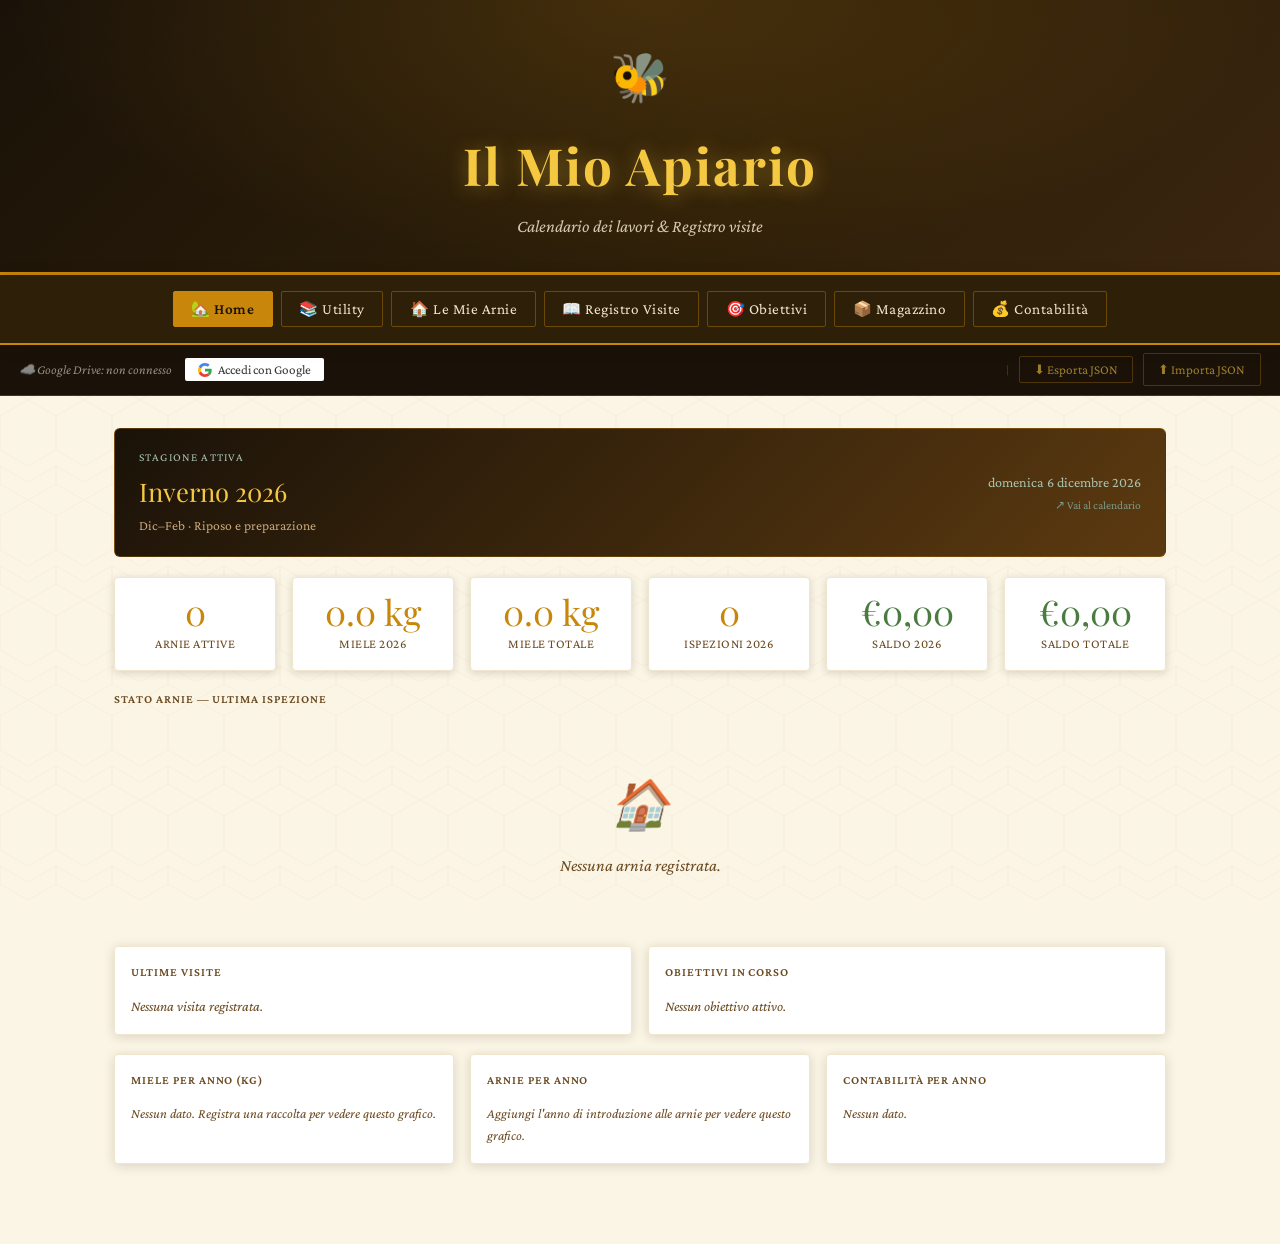
==== commit 44f59455: "Add files via upload" ====
--- a/index.html
+++ b/index.html
@@ -79,18 +79,12 @@
 
     <!-- VISITE + OBIETTIVI -->
     <div style="display:grid;grid-template-columns:1fr 1fr;gap:1rem;margin-bottom:1.2rem">
-       <div class="card" style="padding:1rem">
-        <div style="font-size:0.75rem;font-weight:600;color:var(--text-light);text-transform:uppercase;letter-spacing:0.08em;margin-bottom:0.8rem;display:flex;justify-content:space-between;align-items:center">
-          Ultime visite
-          <span onclick="navigateTo('registro')" style="font-size:0.75rem;color:var(--amber);cursor:pointer;font-weight:600;letter-spacing:0;text-transform:none">Vai al registro ↗</span>
-        </div>
+      <div class="card" style="padding:1rem">
+        <div style="font-size:0.75rem;font-weight:600;color:var(--text-light);text-transform:uppercase;letter-spacing:0.08em;margin-bottom:0.8rem">Ultime visite</div>
         <div id="homeUltimeVisite"></div>
       </div>
       <div class="card" style="padding:1rem">
-        <div style="font-size:0.75rem;font-weight:600;color:var(--text-light);text-transform:uppercase;letter-spacing:0.08em;margin-bottom:0.8rem;display:flex;justify-content:space-between;align-items:center">
-          Obiettivi in corso
-          <span onclick="navigateTo('obiettivi')" style="font-size:0.75rem;color:var(--amber);cursor:pointer;font-weight:600;letter-spacing:0;text-transform:none">Vai agli obiettivi ↗</span>
-        </div>
+        <div style="font-size:0.75rem;font-weight:600;color:var(--text-light);text-transform:uppercase;letter-spacing:0.08em;margin-bottom:0.8rem">Obiettivi in corso</div>
         <div id="homeObiettivi"></div>
       </div>
     </div>
@@ -98,11 +92,11 @@
     <!-- GRAFICI -->
     <div style="display:grid;grid-template-columns:1fr 1fr 1fr;gap:1rem;margin-bottom:1rem" id="homeGraficiGrid">
       <div class="card" style="padding:1rem">
-        <div style="font-size:0.75rem;font-weight:600;color:var(--text-light);text-transform:uppercase;letter-spacing:0.08em;margin-bottom:0.8rem">Miele prodotto per anno (kg)</div>
+        <div style="font-size:0.75rem;font-weight:600;color:var(--text-light);text-transform:uppercase;letter-spacing:0.08em;margin-bottom:0.8rem">Miele per anno (kg)</div>
         <div id="homeGraficoMiele"></div>
       </div>
       <div class="card" style="padding:1rem">
-        <div style="font-size:0.75rem;font-weight:600;color:var(--text-light);text-transform:uppercase;letter-spacing:0.08em;margin-bottom:0.8rem">Arnie attive per anno</div>
+        <div style="font-size:0.75rem;font-weight:600;color:var(--text-light);text-transform:uppercase;letter-spacing:0.08em;margin-bottom:0.8rem">Arnie per anno</div>
         <div id="homeGraficoArnie"></div>
       </div>
       <div class="card" style="padding:1rem">
@@ -300,7 +294,7 @@
       <!-- TAB CALCOLATORE -->
       <div id="sciTabCalcolatore">
         <div class="sci-type-row">
-          <button class="sci-type-btn on" id="sci-btn-1to1" onclick="sciSetMode('1to1')">
+          <button class="sci-type-btn on-1to1" id="sci-btn-1to1" onclick="sciSetMode('1to1')">
             <strong>1 : 1</strong><small>Primavera · stimolante</small>
           </button>
           <button class="sci-type-btn" id="sci-btn-2to1" onclick="sciSetMode('2to1')">
@@ -308,7 +302,9 @@
           </button>
         </div>
         <div class="sci-calc-card">
-          <h3 style="font-family:'Playfair Display',serif;font-size:1.1rem;color:var(--brown);margin-bottom:1.2rem;padding-bottom:0.6rem;border-bottom:1px solid var(--cream-dark)">Calcolatore dosi</h3>
+          <div class="sci-calc-card-accent" id="sciCalcAccent"></div>
+          <div class="sci-calc-card-body">
+          <div class="sci-calc-card-title">Calcolatore dosi</div>
           <div class="sci-slider-row">
             <label>Numero di alveari</label>
             <input type="range" min="1" max="20" value="3" step="1" id="sci-sl-hives" oninput="sciCalc()">
@@ -335,7 +331,8 @@
           <div class="sci-metrics" style="margin-top:0.8rem;margin-bottom:0">
             <div class="sci-metric"><span class="sci-val" id="sci-r-brix">—</span><span class="sci-lbl">Gradi Brix approx.</span></div>
             <div class="sci-metric"><span class="sci-val">~4.5</span><span class="sci-lbl">pH con acido citrico</span></div>
-            <div class="sci-metric"><span class="sci-val" id="sci-r-uso">—</span><span class="sci-lbl">Uso consigliato</span></div>
+            <div class="sci-metric"><span class="sci-val"><span id="sci-r-uso" class="sci-uso-badge sci-uso-primavera">Primavera</span></span><span class="sci-lbl">Uso consigliato</span></div>
+          </div>
           </div>
         </div>
       </div>
@@ -584,6 +581,7 @@
     <div class="mag-tabs">
       <button class="mag-tab active" onclick="showMagTab('articoli', this)">📋 Articoli</button>
       <button class="mag-tab" onclick="showMagTab('movimentazioni', this)">🔄 Movimentazioni</button>
+      <button class="mag-tab" onclick="showMagTab('controlli', this)">🔍 Controlli</button>
     </div>
     <div id="magTabArticoli">
       <div style="display:flex;gap:0.8rem;margin-bottom:1.2rem;flex-wrap:wrap;align-items:center">
@@ -612,6 +610,15 @@
         </select>
       </div>
       <div class="mov-list" id="movList"></div>
+    </div>
+
+    <!-- TAB CONTROLLI -->
+    <div id="magTabControlli" style="display:none">
+      <div style="margin-bottom:1.2rem">
+        <p style="color:var(--text-light);font-size:0.95rem;font-style:italic;margin-bottom:1rem">Strumenti per mantenere il magazzino pulito e senza duplicati.</p>
+        <button class="btn" onclick="runControlli()">🔍 Analizza duplicati</button>
+      </div>
+      <div id="controlliResult"></div>
     </div>
   </section>
 
@@ -840,6 +847,7 @@
     <div class="form-row">
       <label>Nome articolo</label>
       <input type="text" id="artNome" placeholder="Es. Telaini nido, Acido ossalico...">
+      <div id="artSimili"></div>
     </div>
     <div style="display:grid;grid-template-columns:1fr 1fr;gap:0.8rem">
       <div class="form-row">
@@ -1101,6 +1109,34 @@
 
 const CELLE_REALI_LABEL = ['0','1-2','3-5','6-10','11-20','Oltre 20'];
 
+function precompilaDaUltimaIspezione() {
+  const arniaId = document.getElementById('logArnia').value;
+  if(!arniaId) return;
+
+  const ultimaIsp = logBook.find(e => {
+    const tipi = Array.isArray(e.tipo) ? e.tipo : [e.tipo];
+    return e.arniaId === arniaId && tipi.includes('ispezione') && e.ispezione;
+  });
+  if(!ultimaIsp) return;
+
+  const isp = ultimaIsp.ispezione;
+  if(isp.covata)     document.getElementById('ispCovata').value     = isp.covata;
+  if(isp.scorte)     document.getElementById('ispScorte').value     = isp.scorte;
+  if(isp.celleReali !== undefined && isp.celleReali !== '')
+                     document.getElementById('ispCelleReali').value = isp.celleReali;
+  if(isp.telaini) {
+    document.getElementById('ispTelaini').value = isp.telaini;
+    renderTelainiMapForm();
+    if(isp.mappa && isp.mappa.length) {
+      isp.mappa.forEach((tipo, i) => {
+        const sel = document.getElementById(`telainoVal_${i}`);
+        if(sel) sel.value = tipo;
+      });
+    }
+  }
+  showImportToast(`📋 Precompilato da ultima ispezione del ${formatDate(ultimaIsp.data)}`);
+}
+
 function toggleIspezioneFields() {
   const tipi = Array.from(document.querySelectorAll('#logTipo input:checked')).map(x => x.value);
   const showIsp = tipi.includes('ispezione');
@@ -1109,6 +1145,9 @@
   const elRac = document.getElementById('raccoltaFields');
   if(elIsp) {
     elIsp.style.display = showIsp ? 'block' : 'none';
+    if(showIsp) {
+      precompilaDaUltimaIspezione();
+    }
     if(!showIsp) {
       document.getElementById('ispCovata').value = '';
       document.getElementById('ispScorte').value = '';
@@ -2004,18 +2043,161 @@
   navigateTo(id);
 }
 
+// ======= FUZZY SIMILARITY =======
+function similarity(a, b) {
+  a = a.toLowerCase().trim();
+  b = b.toLowerCase().trim();
+  if(a === b) return 1;
+  if(a.length < 2 || b.length < 2) return 0;
+  // Bigram similarity
+  const getBigrams = s => {
+    const bg = new Set();
+    for(let i = 0; i < s.length - 1; i++) bg.add(s.slice(i, i+2));
+    return bg;
+  };
+  const bgA = getBigrams(a);
+  const bgB = getBigrams(b);
+  let intersection = 0;
+  bgA.forEach(bg => { if(bgB.has(bg)) intersection++; });
+  return (2 * intersection) / (bgA.size + bgB.size);
+}
+
+function findSimili(nome, escludiId) {
+  return articoli
+    .filter(a => a.id !== escludiId)
+    .map(a => ({ ...a, sim: similarity(nome, a.nome) }))
+    .filter(a => a.sim >= 0.5)
+    .sort((a, b) => b.sim - a.sim);
+}
+
+// ======= CONTROLLI MAGAZZINO =======
+function runControlli() {
+  const container = document.getElementById('controlliResult');
+  container.innerHTML = '<div style="color:var(--text-light);font-style:italic;font-size:0.9rem">Analisi in corso...</div>';
+
+  // Trova coppie di duplicati sospetti (esclude coppie ignorate)
+  const ignorati = JSON.parse(localStorage.getItem('duplicatiIgnorati') || '[]');
+  const coppie = [];
+  const visti = new Set();
+  articoli.forEach((a, i) => {
+    articoli.forEach((b, j) => {
+      if(i >= j) return;
+      const key = [a.id, b.id].sort().join('_');
+      if(visti.has(key) || ignorati.includes(key)) return;
+      const sim = similarity(a.nome, b.nome);
+      if(sim >= 0.5) {
+        visti.add(key);
+        coppie.push({ a, b, sim });
+      }
+    });
+  });
+
+  if(coppie.length === 0) {
+    container.innerHTML = `
+      <div style="background:#e8f5e9;border:1px solid #9FC9B0;border-radius:6px;padding:1.2rem 1.5rem;display:flex;align-items:center;gap:0.8rem">
+        <span style="font-size:1.5rem">✅</span>
+        <div>
+          <div style="font-weight:600;color:var(--green)">Nessun duplicato rilevato</div>
+          <div style="font-size:0.88rem;color:var(--text-light)">Tutti i ${articoli.length} articoli sembrano unici.</div>
+        </div>
+      </div>`;
+    return;
+  }
+
+  container.innerHTML = `
+    <div style="margin-bottom:1rem;font-size:0.9rem;color:var(--text-light)">
+      Trovate <strong>${coppie.length}</strong> coppie di articoli potenzialmente duplicati. Puoi fare il merge per unire le movimentazioni nel primo articolo ed eliminare il secondo.
+    </div>
+    ${coppie.map((c, idx) => {
+      const giacA = getGiacenzaLocale(c.a.id);
+      const giacB = getGiacenzaLocale(c.b.id);
+      const movA = movimentazioni.filter(m => m.articoloId === c.a.id).length;
+      const movB = movimentazioni.filter(m => m.articoloId === c.b.id).length;
+      const pct = Math.round(c.sim * 100);
+      const colSim = pct >= 80 ? 'var(--red)' : pct >= 65 ? '#e65100' : 'var(--amber)';
+      return `
+      <div class="card" style="margin-bottom:1rem;padding:1.2rem">
+        <div style="display:flex;align-items:center;gap:0.6rem;margin-bottom:1rem">
+          <span style="font-size:0.75rem;font-weight:700;text-transform:uppercase;letter-spacing:0.5px;color:var(--text-light)">Similarità</span>
+          <span style="font-family:'Playfair Display',serif;font-size:1.1rem;color:${colSim};font-weight:700">${pct}%</span>
+          <div style="flex:1;height:6px;background:var(--cream-dark);border-radius:3px;overflow:hidden">
+            <div style="height:100%;width:${pct}%;background:${colSim};border-radius:3px"></div>
+          </div>
+        </div>
+        <div style="display:grid;grid-template-columns:1fr auto 1fr;gap:0.8rem;align-items:center;margin-bottom:1rem">
+          <div style="background:var(--amber-pale);border:1px solid var(--amber-light);border-radius:6px;padding:0.8rem">
+            <div style="font-weight:600;color:var(--brown);margin-bottom:0.3rem">${c.a.nome}</div>
+            <div style="font-size:0.82rem;color:var(--text-light)">Giacenza: ${giacA % 1 === 0 ? giacA : giacA.toFixed(1)} ${c.a.unita}</div>
+            <div style="font-size:0.82rem;color:var(--text-light)">${movA} movimentazioni</div>
+          </div>
+          <span style="font-size:1.2rem;color:var(--text-light)">⟷</span>
+          <div style="background:var(--cream);border:1px solid var(--cream-dark);border-radius:6px;padding:0.8rem">
+            <div style="font-weight:600;color:var(--brown);margin-bottom:0.3rem">${c.b.nome}</div>
+            <div style="font-size:0.82rem;color:var(--text-light)">Giacenza: ${giacB % 1 === 0 ? giacB : giacB.toFixed(1)} ${c.b.unita}</div>
+            <div style="font-size:0.82rem;color:var(--text-light)">${movB} movimentazioni</div>
+          </div>
+        </div>
+        <div style="display:flex;gap:0.6rem;flex-wrap:wrap">
+          <button class="btn" style="font-size:0.85rem;padding:0.45rem 1rem" onclick="mergeArticoli('${c.a.id}','${c.b.id}')">
+            ⬅ Merge: tieni "${c.a.nome}"
+          </button>
+          <button class="btn btn-secondary" style="font-size:0.85rem;padding:0.45rem 1rem" onclick="mergeArticoli('${c.b.id}','${c.a.id}')">
+            ➡ Merge: tieni "${c.b.nome}"
+          </button>
+          <button class="btn-icon" style="padding:0.45rem 0.8rem;font-size:0.82rem;color:var(--text-light)" onclick="ignoraDuplicato(${idx},'${c.a.id}','${c.b.id}')" title="Non sono duplicati, ignora">
+            ✕ Non sono duplicati
+          </button>
+        </div>
+      </div>`;
+    }).join('')}
+  `;
+}
+
+function mergeArticoli(mantieniId, eliminaId) {
+  const mantieni = articoli.find(a => a.id === mantieniId);
+  const elimina  = articoli.find(a => a.id === eliminaId);
+  if(!mantieni || !elimina) return;
+
+  const movElimina = movimentazioni.filter(m => m.articoloId === eliminaId).length;
+  const msg = `Stai per:\n• Spostare ${movElimina} movimentazioni da "${elimina.nome}" → "${mantieni.nome}"\n• Eliminare "${elimina.nome}"\n\nL'operazione non è reversibile. Continuare?`;
+  if(!confirm(msg)) return;
+
+  // Sposta tutte le movimentazioni
+  movimentazioni = movimentazioni.map(m =>
+    m.articoloId === eliminaId ? { ...m, articoloId: mantieniId } : m
+  );
+  // Elimina l'articolo duplicato
+  articoli = articoli.filter(a => a.id !== eliminaId);
+  saveMagazzino();
+  showImportToast(`✅ Merge completato — ${movElimina} movimentazioni spostate su "${mantieni.nome}"`);
+  runControlli();
+  renderMagArticoli();
+}
+
+function ignoraDuplicato(idx, idA, idB) {
+  // Salva la coppia come "ignorata" nel localStorage
+  const ignorati = JSON.parse(localStorage.getItem('duplicatiIgnorati') || '[]');
+  const key = [idA, idB].sort().join('_');
+  if(!ignorati.includes(key)) ignorati.push(key);
+  localStorage.setItem('duplicatiIgnorati', JSON.stringify(ignorati));
+  showImportToast('✅ Coppia ignorata — non verrà più segnalata');
+  runControlli();
+}
+
 // ======= MAGAZZINO STATE =======
 let articoli = JSON.parse(localStorage.getItem('articoli') || '[]');
 let movimentazioni = JSON.parse(localStorage.getItem('movimentazioni') || '[]');
 
 // ======= MAGAZZINO NAV =======
 function showMagTab(tab, btn) {
-  document.getElementById('magTabArticoli').style.display = tab === 'articoli' ? 'block' : 'none';
+  document.getElementById('magTabArticoli').style.display       = tab === 'articoli'       ? 'block' : 'none';
   document.getElementById('magTabMovimentazioni').style.display = tab === 'movimentazioni' ? 'block' : 'none';
+  document.getElementById('magTabControlli').style.display      = tab === 'controlli'      ? 'block' : 'none';
   document.querySelectorAll('.mag-tab').forEach(b => b.classList.remove('active'));
   btn.classList.add('active');
   if(tab === 'articoli') renderMagArticoli();
   if(tab === 'movimentazioni') { renderMagMovimentazioni(); updateMovArticoloSelect(); }
+  if(tab === 'controlli') { document.getElementById('controlliResult').innerHTML = ''; }
 }
 
 // ======= GIACENZA (wrapper per shared.js) =======
@@ -2145,6 +2327,22 @@
     document.getElementById('artNote').value = '';
   }
   toggleCampiConsumabile();
+  // Live fuzzy search listener
+  const artNome = document.getElementById('artNome');
+  const editId = document.getElementById('editArticoloId').value;
+  artNome.oninput = () => {
+    const nome = artNome.value.trim();
+    const suggerimenti = document.getElementById('artSimili');
+    if(!suggerimenti) return;
+    if(nome.length < 2) { suggerimenti.innerHTML = ''; return; }
+    const simili = findSimili(nome, editId);
+    if(simili.length === 0) { suggerimenti.innerHTML = ''; return; }
+    suggerimenti.innerHTML = `
+      <div style="background:#fff3e0;border:1px solid #e65100;border-radius:4px;padding:0.6rem 0.9rem;font-size:0.85rem;color:#7f3100;margin-top:0.3rem">
+        ⚠️ Articoli simili già presenti:
+        ${simili.slice(0,3).map(s=>`<strong>${s.nome}</strong> (${Math.round(s.sim*100)}%)`).join(', ')}
+      </div>`;
+  };
   modal.classList.add('open');
 }
 function closeArticoloModal() { document.getElementById('articoloModal').classList.remove('open'); }
@@ -2158,6 +2356,17 @@
   const nome = document.getElementById('artNome').value.trim();
   if(!nome) { alert('Inserisci il nome dell\'articolo'); return; }
   const editId = document.getElementById('editArticoloId').value;
+
+  // Controllo similarità prima di salvare
+  const simili = findSimili(nome, editId);
+  if(simili.length > 0) {
+    const nomiSimili = simili.slice(0,3).map(s=>`"${s.nome}" (${Math.round(s.sim*100)}% simile)`).join('\n• ');
+    const conferma = confirm(
+      `⚠️ Esistono già articoli simili:\n• ${nomiSimili}\n\nVuoi salvare comunque come nuovo articolo?`
+    );
+    if(!conferma) return;
+  }
+
   const data = {
     id: editId || Date.now().toString(),
     nome,
@@ -2192,12 +2401,22 @@
 function buildMovRiga(idx, preselect) {
   const div = document.createElement('div');
   div.id = `movRiga_${idx}`;
-  div.style.cssText = 'display:grid;grid-template-columns:1fr auto auto;gap:0.5rem;align-items:end;margin-bottom:0.5rem';
+  div.style.cssText = 'margin-bottom:0.7rem;';
   div.innerHTML = `
-    <select id="movArt_${idx}" onchange="movArtChange(${idx})" style="width:100%;padding:0.5rem 0.7rem;border:1px solid var(--cream-dark);border-radius:3px;font-family:'Crimson Pro',serif;font-size:0.95rem;background:white">
-      <option value="">— Seleziona articolo —</option>
-      ${articoli.map(a=>`<option value="${a.id}" data-unita="${a.unita}" ${a.id===preselect?'selected':''}>${a.nome} (${a.unita})</option>`).join('')}
-    </select>
+    <div style="display:flex;gap:0.4rem;margin-bottom:0.3rem">
+      <select id="movFiltrocat_${idx}" onchange="filtraMovArt(${idx})" style="padding:0.45rem 0.6rem;border:1px solid var(--cream-dark);border-radius:3px;font-family:'Crimson Pro',serif;font-size:0.85rem;background:white;color:var(--text)">
+        <option value="">Tutte le categorie</option>
+        <option value="materiale">🔧 Materiale</option>
+        <option value="consumabile">💊 Consumabili</option>
+        <option value="prodotto">🍯 Prodotto finito</option>
+      </select>
+      <input type="text" id="movSearch_${idx}" placeholder="🔍 Cerca..." oninput="filtraMovArt(${idx})" style="flex:1;padding:0.45rem 0.6rem;border:1px solid var(--cream-dark);border-radius:3px;font-family:'Crimson Pro',serif;font-size:0.85rem;background:white">
+    </div>
+    <div style="display:grid;grid-template-columns:1fr auto auto;gap:0.5rem;align-items:center">
+      <select id="movArt_${idx}" onchange="movArtChange(${idx})" style="width:100%;padding:0.5rem 0.7rem;border:1px solid var(--cream-dark);border-radius:3px;font-family:'Crimson Pro',serif;font-size:0.95rem;background:white">
+        <option value="">— Seleziona articolo —</option>
+        ${articoli.map(a=>`<option value="${a.id}" data-unita="${a.unita}" data-cat="${a.categoria}" ${a.id===preselect?'selected':''}>${a.nome} (${a.unita})</option>`).join('')}
+      </select>
     <div style="display:flex;align-items:center;gap:0.3rem">
       <input type="number" id="movQta_${idx}" min="0" step="0.1" placeholder="Qtà" style="width:80px;padding:0.5rem 0.5rem;border:1px solid var(--cream-dark);border-radius:3px;font-family:'Crimson Pro',serif;font-size:0.95rem;background:white">
       <span id="movUnita_${idx}" style="font-size:0.82rem;color:var(--text-light);min-width:24px">—</span>
@@ -2215,6 +2434,21 @@
 
 function addMovRiga() { buildMovRiga(movRigheCount++); }
 function removeMovRiga(idx) { const el = document.getElementById(`movRiga_${idx}`); if(el) el.remove(); }
+function filtraMovArt(idx) {
+  const cat    = document.getElementById(`movFiltrocat_${idx}`)?.value || '';
+  const search = (document.getElementById(`movSearch_${idx}`)?.value || '').toLowerCase();
+  const sel    = document.getElementById(`movArt_${idx}`);
+  if(!sel) return;
+  const cur = sel.value;
+  sel.innerHTML = '<option value="">— Seleziona articolo —</option>' +
+    articoli
+      .filter(a => (!cat || a.categoria === cat) && (!search || a.nome.toLowerCase().includes(search)))
+      .map(a => `<option value="${a.id}" data-unita="${a.unita}" data-cat="${a.categoria}" ${a.id===cur?'selected':''}>${a.nome} (${a.unita})</option>`)
+      .join('');
+  if(cur) sel.value = cur;
+  movArtChange(idx);
+}
+
 function movArtChange(idx) {
   const sel = document.getElementById(`movArt_${idx}`);
   const opt = sel.options[sel.selectedIndex];
@@ -2518,8 +2752,10 @@
 
 function sciSetMode(m) {
   sciMode = m;
-  document.getElementById('sci-btn-1to1').classList.toggle('on', m === '1to1');
-  document.getElementById('sci-btn-2to1').classList.toggle('on', m === '2to1');
+  document.getElementById('sci-btn-1to1').className = 'sci-type-btn' + (m==='1to1'?' on-1to1':'');
+  document.getElementById('sci-btn-2to1').className = 'sci-type-btn' + (m==='2to1'?' on-2to1':'');
+  const accent = document.getElementById('sciCalcAccent');
+  if(accent) accent.className = 'sci-calc-card-accent' + (m==='2to1'?' mode-2to1':'');
   sciCalc();
 }
 
@@ -2532,19 +2768,21 @@
   if(outL) outL.textContent = l.toFixed(1) + ' L';
 
   const tot = h * l;
-  let acq, zuc, brix, uso;
+  let acq, zuc, brix, uso, usoCls;
   if(sciMode === '1to1') {
-    acq = tot / 2; zuc = tot / 2; brix = 50; uso = 'Primavera';
+    acq = tot / 2; zuc = tot / 2; brix = 50; uso = 'Primavera'; usoCls = 'sci-uso-badge sci-uso-primavera';
   } else {
-    acq = tot * 0.37; zuc = tot * 0.63; brix = 67; uso = 'Autunno';
+    acq = tot * 0.37; zuc = tot * 0.63; brix = 67; uso = 'Autunno'; usoCls = 'sci-uso-badge sci-uso-autunno';
   }
 
   const set = (id, val) => { const el = document.getElementById(id); if(el) el.textContent = val; };
+  const setClass = (id, cls) => { const el = document.getElementById(id); if(el) el.className = cls; };
   set('sci-r-acq', acq.toFixed(1));
   set('sci-r-zuc', zuc.toFixed(1));
   set('sci-r-tot', tot.toFixed(1));
   set('sci-r-brix', '~' + brix + '°');
   set('sci-r-uso', uso);
+  setClass('sci-r-uso', usoCls);
 
   const grams = Math.round(tot * 2 * 10) / 10;
   set('sci-r-grams', grams.toFixed(1));
@@ -3030,6 +3268,10 @@
     toggleCampiConsumabile();
   }
   document.getElementById('logTipo').addEventListener('change', toggleIspezioneFields);
+  document.getElementById('logArnia').addEventListener('change', () => {
+    const tipi = Array.from(document.querySelectorAll('#logTipo input:checked')).map(x => x.value);
+    if(tipi.includes('ispezione')) precompilaDaUltimaIspezione();
+  });
   renderArnie();
   renderStats();
   updateArniSelects();
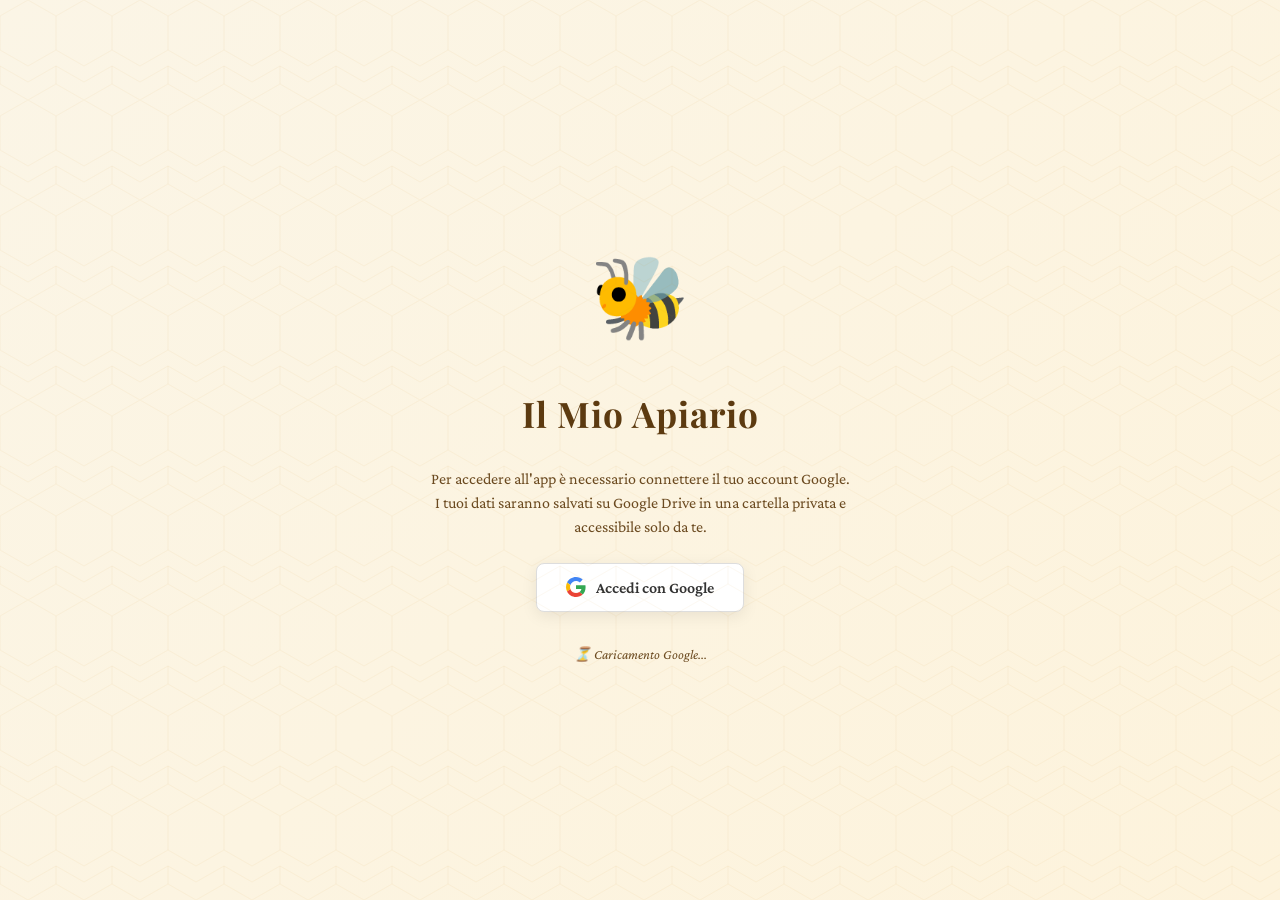
==== commit fdef34ec: "Add files via upload" ====
--- a/index.html
+++ b/index.html
@@ -11,6 +11,21 @@
 </head>
 <body>
 
+<!-- LOGIN GATE - app non accessibile finché non si fa login Google -->
+<div id="loginGate" style="display:none;flex-direction:column;align-items:center;justify-content:center;min-height:100vh;padding:2rem;text-align:center;gap:1.5rem;background:linear-gradient(135deg, var(--cream) 0%, var(--amber-pale) 100%)">
+  <div style="font-size:5rem">🐝</div>
+  <h1 style="font-family:'Playfair Display',serif;font-size:2.2rem;color:var(--brown);letter-spacing:1px">Il Mio Apiario</h1>
+  <p style="color:var(--text-light);font-size:1rem;line-height:1.5;max-width:480px">Per accedere all'app è necessario connettere il tuo account Google.<br>I tuoi dati saranno salvati su Google Drive in una cartella privata e accessibile solo da te.</p>
+  <button onclick="driveLogin()" style="background:white;border:1.5px solid #ddd;border-radius:8px;padding:0.85rem 1.8rem;font-family:'Crimson Pro',serif;font-size:1rem;font-weight:600;cursor:pointer;display:flex;align-items:center;gap:0.6rem;box-shadow:0 4px 16px rgba(0,0,0,0.08);color:#333">
+    <svg width="20" height="20" viewBox="0 0 48 48"><path fill="#4285F4" d="M24 9.5c3.54 0 6.71 1.22 9.21 3.6l6.85-6.85C35.9 2.38 30.47 0 24 0 14.62 0 6.51 5.38 2.56 13.22l7.98 6.19C12.43 13.72 17.74 9.5 24 9.5z"/><path fill="#34A853" d="M46.98 24.55c0-1.57-.15-3.09-.38-4.55H24v9.02h12.94c-.58 2.96-2.26 5.48-4.78 7.18l7.73 6c4.51-4.18 7.09-10.36 7.09-17.65z"/><path fill="#FBBC05" d="M10.53 28.59c-.48-1.45-.76-2.99-.76-4.59s.27-3.14.76-4.59l-7.98-6.19C.92 16.46 0 20.12 0 24c0 3.88.92 7.54 2.56 10.78l7.97-6.19z"/><path fill="#EA4335" d="M24 48c6.48 0 11.93-2.13 15.89-5.81l-7.73-6c-2.18 1.48-4.97 2.31-8.16 2.31-6.26 0-11.57-4.22-13.47-9.91l-7.98 6.19C6.51 42.62 14.62 48 24 48z"/></svg>
+    Accedi con Google
+  </button>
+  <p id="loginGateStatus" style="color:var(--text-light);font-size:0.85rem;font-style:italic;margin-top:0.5rem">⏳ Caricamento Google...</p>
+</div>
+
+<!-- APP CONTENT - inizialmente nascosto -->
+<div id="appContent" style="display:none">
+
 <header>
   <span class="header-bee">🐝</span>
   <h1>Il Mio Apiario</h1>
@@ -30,18 +45,12 @@
 <!-- BACKUP BAR -->
 <div id="backupBar" style="background:var(--dark);border-bottom:1px solid rgba(200,134,10,0.3);padding:0.55rem 1.2rem;display:flex;align-items:center;gap:0.8rem;flex-wrap:wrap;justify-content:space-between;position:relative;z-index:99">
   <div style="display:flex;align-items:center;gap:0.8rem">
-    <span id="driveStatus" style="color:rgba(251,245,230,0.55);font-size:0.82rem;font-style:italic;font-family:'Crimson Pro',serif">☁️ Google Drive: non connesso</span>
-    <button id="btnDriveLogin" onclick="driveLogin()" style="background:white;border:none;color:#333;padding:0.25rem 0.8rem;border-radius:2px;cursor:pointer;font-family:'Crimson Pro',serif;font-size:0.82rem;display:flex;align-items:center;gap:0.4rem">
-      <svg width="14" height="14" viewBox="0 0 48 48"><path fill="#4285F4" d="M24 9.5c3.54 0 6.71 1.22 9.21 3.6l6.85-6.85C35.9 2.38 30.47 0 24 0 14.62 0 6.51 5.38 2.56 13.22l7.98 6.19C12.43 13.72 17.74 9.5 24 9.5z"/><path fill="#34A853" d="M46.98 24.55c0-1.57-.15-3.09-.38-4.55H24v9.02h12.94c-.58 2.96-2.26 5.48-4.78 7.18l7.73 6c4.51-4.18 7.09-10.36 7.09-17.65z"/><path fill="#FBBC05" d="M10.53 28.59c-.48-1.45-.76-2.99-.76-4.59s.27-3.14.76-4.59l-7.98-6.19C.92 16.46 0 20.12 0 24c0 3.88.92 7.54 2.56 10.78l7.97-6.19z"/><path fill="#EA4335" d="M24 48c6.48 0 11.93-2.13 15.89-5.81l-7.73-6c-2.18 1.48-4.97 2.31-8.16 2.31-6.26 0-11.57-4.22-13.47-9.91l-7.98 6.19C6.51 42.62 14.62 48 24 48z"/></svg>
-      Accedi con Google
-    </button>
-    <button id="btnDriveLogout" onclick="driveLogoutApp()" style="display:none;background:transparent;border:1px solid rgba(200,134,10,0.4);color:rgba(251,245,230,0.6);padding:0.25rem 0.7rem;border-radius:2px;cursor:pointer;font-family:'Crimson Pro',serif;font-size:0.78rem">Disconnetti</button>
+    <span id="driveStatus" style="color:rgba(100,220,100,0.8);font-size:0.82rem;font-style:italic;font-family:'Crimson Pro',serif">☁️ Sincronizzato con Google Drive</span>
+    <button id="btnDriveLogin" onclick="driveLogin()" style="display:none">Accedi</button>
+    <button id="btnDriveLogout" onclick="driveLogoutApp()" style="background:transparent;border:1px solid rgba(200,134,10,0.4);color:rgba(251,245,230,0.6);padding:0.25rem 0.7rem;border-radius:2px;cursor:pointer;font-family:'Crimson Pro',serif;font-size:0.78rem">Disconnetti</button>
   </div>
   <div style="display:flex;gap:0.6rem;flex-wrap:wrap;align-items:center">
-    <button id="btnDriveSave" onclick="driveSave()" style="display:none;background:transparent;border:1px solid rgba(200,134,10,0.5);color:var(--amber-glow);padding:0.3rem 0.9rem;border-radius:2px;cursor:pointer;font-family:'Crimson Pro',serif;font-size:0.85rem" onmouseover="this.style.background='rgba(200,134,10,0.2)'" onmouseout="this.style.background='transparent'">☁️ Salva su Drive</button>
-    <button id="btnDriveLoad" onclick="driveLoad()" style="display:none;background:transparent;border:1px solid rgba(200,134,10,0.5);color:var(--amber-glow);padding:0.3rem 0.9rem;border-radius:2px;cursor:pointer;font-family:'Crimson Pro',serif;font-size:0.85rem" onmouseover="this.style.background='rgba(200,134,10,0.2)'" onmouseout="this.style.background='transparent'">🔄 Carica da Drive</button>
-    <span style="color:rgba(251,245,230,0.2);font-size:0.7rem">|</span>
-    <button onclick="exportJSON()" style="background:transparent;border:1px solid rgba(200,134,10,0.3);color:rgba(245,200,66,0.6);padding:0.3rem 0.9rem;border-radius:2px;cursor:pointer;font-family:'Crimson Pro',serif;font-size:0.82rem" onmouseover="this.style.background='rgba(200,134,10,0.15)'" onmouseout="this.style.background='transparent'">⬇ Esporta JSON</button>
+    <button onclick="exportJSON()" style="background:transparent;border:1px solid rgba(200,134,10,0.3);color:rgba(245,200,66,0.6);padding:0.3rem 0.9rem;border-radius:2px;cursor:pointer;font-family:'Crimson Pro',serif;font-size:0.82rem" onmouseover="this.style.background='rgba(200,134,10,0.15)'" onmouseout="this.style.background='transparent'">⬇ Backup locale</button>
     <label style="background:transparent;border:1px solid rgba(200,134,10,0.3);color:rgba(245,200,66,0.6);padding:0.3rem 0.9rem;border-radius:2px;cursor:pointer;font-family:'Crimson Pro',serif;font-size:0.82rem" onmouseover="this.style.background='rgba(200,134,10,0.15)'" onmouseout="this.style.background='transparent'">
       ⬆ Importa JSON
       <input type="file" accept=".json" onchange="importJSON(event)" style="display:none">
@@ -1090,24 +1099,23 @@
 </div>
 <div id="detailOverlay" onclick="closeDetail()" style="display:none;position:fixed;inset:0;background:rgba(0,0,0,0.3);z-index:199"></div>
 
+</div><!-- fine appContent -->
+
 <script>
 // ======= STATE =======
-let arnie = JSON.parse(localStorage.getItem('arnie') || '[]');
-let logBook = JSON.parse(localStorage.getItem('logBook') || '[]');
+// I dati sono caricati da Drive dopo il login — niente localStorage
+let arnie = [];
+let logBook = [];
+
+function saveDB() {
+  localStorage.setItem('arnie', JSON.stringify(arnie));
+  localStorage.setItem('logBook', JSON.stringify(logBook));
+  pushToCloud(true);
+}
 
 // ======= NAV =======
 // ======= ISPEZIONE =======
-const TELAINO_OPZIONI = [
-  { value: '',                  label: '—' },
-  { value: 'covata',            label: '🟤 Covata' },
-  { value: 'covata_opercolata', label: '🔵 Cov. opercolata' },
-  { value: 'scorte',            label: '🟡 Scorte' },
-  { value: 'cov_scorte',        label: '🟠 Cov. + scorte' },
-  { value: 'foglio_cereo',      label: '🟨 Foglio cereo' },
-  { value: 'vuoto',             label: '◻️ Vuoto' },
-];
-
-const CELLE_REALI_LABEL = ['0','1-2','3-5','6-10','11-20','Oltre 20'];
+// (TELAINO_OPZIONI, CELLE_REALI_LABEL e renderTelainiVisual sono ora in shared.js)
 
 function precompilaDaUltimaIspezione() {
   const arniaId = document.getElementById('logArnia').value;
@@ -1243,31 +1251,8 @@
 }
 
 function renderTelainiVisual(mappa) {
-  if(!mappa || !mappa.length) return '';
-  const labels = {
-    covata:'C', covata_opercolata:'CO', scorte:'S',
-    cov_scorte:'C+S', foglio_cereo:'FC', vuoto:'○', '':'?'
-  };
-  const tooltips = {
-    covata:'Covata', covata_opercolata:'Cov. opercolata',
-    scorte:'Scorte', cov_scorte:'Cov.+Scorte',
-    foglio_cereo:'Foglio cereo', vuoto:'Vuoto', '':'—'
-  };
-  return `
-    <div class="telaini-visual">
-      ${mappa.map((tipo, i) => `
-        <div class="telaino-block" data-tipo="${tipo||'vuoto'}" title="T${i+1}: ${tooltips[tipo]||'—'}">
-          ${labels[tipo]||'?'}
-          <span class="telaino-num">${i+1}</span>
-        </div>`).join('')}
-    </div>
-    <div class="telaini-legenda">
-      <span class="legenda-item"><span class="legenda-dot" style="background:#8B5E2A"></span>Covata</span>
-      <span class="legenda-item"><span class="legenda-dot" style="background:#C8860A"></span>Cov. operc.</span>
-      <span class="legenda-item"><span class="legenda-dot" style="background:#F5C842;border:1px solid #ccc"></span>Scorte</span>
-      <span class="legenda-item"><span class="legenda-dot" style="background:#6BA05A"></span>Cov.+Scorte</span>
-      <span class="legenda-item"><span class="legenda-dot" style="background:#e3f2fd;border:1px solid #2C5F8A"></span>F.Cereo</span>
-    </div>`;
+  // Alias per shared.js renderTelainiVisualHTML
+  return renderTelainiVisualHTML(mappa);
 }
 
 // ======= CALENDARIO =======
@@ -1473,7 +1458,7 @@
   };
   if(editId) { arnie = arnie.map(a => a.id === editId ? data : a); }
   else { arnie.push(data); }
-  localStorage.setItem('arnie', JSON.stringify(arnie));
+  saveDB();
   closeArniModal();
   renderArnie();
 }
@@ -1481,7 +1466,7 @@
 function deleteArnia(id) {
   if(!confirm('Eliminare questa arnia?')) return;
   arnie = arnie.filter(a => a.id !== id);
-  localStorage.setItem('arnie', JSON.stringify(arnie));
+  saveDB();
   renderArnie();
 }
 
@@ -1617,7 +1602,7 @@
     raccolta: raccoltaData
   };
   logBook.unshift(entry);
-  localStorage.setItem('logBook', JSON.stringify(logBook));
+  saveDB();
 
   // Movimenti automatici magazzino per raccolta
   if(raccoltaData && raccoltaData.length > 0) {
@@ -1641,7 +1626,7 @@
       }
     });
     saveMagazzino();
-    localStorage.setItem('arnie', JSON.stringify(arnie));
+    saveDB();
   }
 
   // Reset form
@@ -1667,7 +1652,7 @@
 function deleteLog(id) {
   if(!confirm('Eliminare questa registrazione?')) return;
   logBook = logBook.filter(e => e.id !== id);
-  localStorage.setItem('logBook', JSON.stringify(logBook));
+  saveDB();
   renderLog();
   renderStats();
 }
@@ -1790,12 +1775,10 @@
       articoli = data.articoli||[]; movimentazioni = data.movimentazioni||[];
       movimentiContabili = data.movimentiContabili||[];
       obiettivi = data.obiettivi||[];
-      localStorage.setItem('arnie', JSON.stringify(arnie));
-      localStorage.setItem('logBook', JSON.stringify(logBook));
-      localStorage.setItem('articoli', JSON.stringify(articoli));
-      localStorage.setItem('movimentazioni', JSON.stringify(movimentazioni));
-      localStorage.setItem('movimentiContabili', JSON.stringify(movimentiContabili));
-      localStorage.setItem('obiettivi', JSON.stringify(obiettivi));
+      saveDB();
+      saveMagazzino();
+      saveContabilita();
+      saveObiettivi();
       renderArnie(); updateArniSelects(); renderLog(); renderStats(); renderMagArticoli();
       showImportToast(`✅ Importazione completata!`);
     } catch(err) { alert('Errore nel file JSON: ' + err.message); }
@@ -1818,7 +1801,7 @@
 }
 
 // ======= CONTABILITÀ STATE =======
-let movimentiContabili = JSON.parse(localStorage.getItem('movimentiContabili') || '[]');
+let movimentiContabili = [];
 
 function getCatList(tipo) { return tipo === 'entrata' ? CAT_ENTRATA : CAT_USCITA; }
 
@@ -1977,6 +1960,7 @@
 
 function saveContabilita() {
   localStorage.setItem('movimentiContabili', JSON.stringify(movimentiContabili));
+  pushToCloud(true);
 }
 
 // ======= MODAL MOVIMENTO CONTABILE =======
@@ -2185,8 +2169,8 @@
 }
 
 // ======= MAGAZZINO STATE =======
-let articoli = JSON.parse(localStorage.getItem('articoli') || '[]');
-let movimentazioni = JSON.parse(localStorage.getItem('movimentazioni') || '[]');
+let articoli = [];
+let movimentazioni = [];
 
 // ======= MAGAZZINO NAV =======
 function showMagTab(tab, btn) {
@@ -2510,6 +2494,7 @@
 function saveMagazzino() {
   localStorage.setItem('articoli', JSON.stringify(articoli));
   localStorage.setItem('movimentazioni', JSON.stringify(movimentazioni));
+  pushToCloud(true);
 }
 
 // ======= HOME =======
@@ -2808,7 +2793,7 @@
 }
 
 // ======= OBIETTIVI STATE =======
-let obiettivi = JSON.parse(localStorage.getItem('obiettivi') || '[]');
+let obiettivi = [];
 
 const OB_STAGIONI = {
   primavera: { label: 'Primavera', icon: '🌿', mesi: 'Mar–Mag' },
@@ -2824,6 +2809,7 @@
 
 function saveObiettivi() {
   localStorage.setItem('obiettivi', JSON.stringify(obiettivi));
+  pushToCloud(true);
 }
 
 function getAnniObiettivi() {
@@ -3164,103 +3150,72 @@
   if(activeTab) activeTab.click();
 }
 
-// ======= GOOGLE DRIVE (usa shared.js) =======
+// ======= GOOGLE DRIVE — LOGIN OBBLIGATORIO + AUTO-SAVE =======
+
+let _isAuthorized = false;
+let _isSaving = false;
+
 function updateDriveUI(connected) {
-  document.getElementById('btnDriveLogin').style.display = connected ? 'none' : 'flex';
-  document.getElementById('btnDriveLogout').style.display = connected ? 'inline-block' : 'none';
-  document.getElementById('btnDriveSave').style.display = connected ? 'inline-block' : 'none';
-  document.getElementById('btnDriveLoad').style.display = connected ? 'inline-block' : 'none';
-  document.getElementById('driveStatus').textContent = connected ? '☁️ Google Drive: connesso' : '☁️ Google Drive: non connesso';
-  document.getElementById('driveStatus').style.color = connected ? 'rgba(100,220,100,0.8)' : 'rgba(251,245,230,0.55)';
+  const btnLogin  = document.getElementById('btnDriveLogin');
+  const btnLogout = document.getElementById('btnDriveLogout');
+  const status    = document.getElementById('driveStatus');
+  if(btnLogin)  btnLogin.style.display  = connected ? 'none' : 'flex';
+  if(btnLogout) btnLogout.style.display = connected ? 'inline-block' : 'none';
+  if(status) {
+    status.textContent = connected ? '☁️ Sincronizzato con Google Drive' : '☁️ Non connesso';
+    status.style.color = connected ? 'rgba(100,220,100,0.8)' : 'rgba(251,245,230,0.55)';
+  }
 }
 
 function setDriveLoading(on, msg = '') {
   const status = document.getElementById('driveStatus');
+  if(!status) return;
   if(on) { status.textContent = msg; status.style.color = 'rgba(245,200,66,0.8)'; }
-  else { updateDriveUI(!!getDriveToken()); }
-  ['btnDriveSave', 'btnDriveLoad'].forEach(id => { document.getElementById(id).disabled = on; });
+  else { updateDriveUI(_isAuthorized); }
 }
 
 function initGoogleDrive() {
   initDrive(
     async () => {
-      updateDriveUI(true);
-      showImportToast('✅ Connesso a Google Drive!');
-      await driveLoad();
+      // Login completato — carica i dati e mostra l'app
+      _isAuthorized = true;
+      const gateStatus = document.getElementById('loginGateStatus');
+      if(gateStatus) gateStatus.textContent = '🔄 Caricamento dati da Drive...';
+      try {
+        await loadFromCloud();
+        showApp();
+      } catch(e) {
+        console.error('Errore caricamento iniziale:', e);
+        if(gateStatus) gateStatus.textContent = '❌ Errore: ' + e.message;
+      }
     },
     () => {
-      updateDriveUI(true);
-      setDriveLoading(true, '🔄 Caricamento dati da Drive...');
+      // Token salvato trovato — mostra "caricamento"
+      const gateStatus = document.getElementById('loginGateStatus');
+      if(gateStatus) gateStatus.textContent = '🔄 Riprendo la sessione...';
     },
     () => {
-      updateDriveUI(false);
-      setDriveLoading(false);
+      // Token non valido — mostra schermata login
+      _isAuthorized = false;
+      const gateStatus = document.getElementById('loginGateStatus');
+      if(gateStatus) gateStatus.textContent = '👇 Tocca il pulsante per accedere';
     }
   );
 }
 
-// driveLogin() è già definita in shared.js — il pulsante HTML la chiama direttamente
-
-async function driveSave() {
-  if(!getDriveToken()) { showImportToast('⚠️ Prima connettiti a Google Drive'); return; }
-  setDriveLoading(true, '☁️ Salvataggio in corso...');
-  try {
-    await driveSaveAll(
-      { arnie, logBook },
-      { articoli, movimentazioni },
-      { movimentiContabili },
-      { obiettivi }
-    );
-    showImportToast('✅ Tutti i dati salvati su Google Drive!');
-  } catch(e) {
-    if(e.message !== 'DRIVE_UNAUTHORIZED') showImportToast('❌ Errore salvataggio: ' + e.message);
-  } finally {
-    setDriveLoading(false);
-  }
-}
-
-async function driveLoad() {
-  if(!getDriveToken()) { showImportToast('⚠️ Prima connettiti a Google Drive'); return; }
-  setDriveLoading(true, '🔄 Caricamento da Drive...');
-  try {
-    const { db, mag, cont, ob } = await driveLoadAll();
-    if(db && db.arnie && db.logBook) {
-      arnie = db.arnie; logBook = db.logBook;
-      localStorage.setItem('arnie', JSON.stringify(arnie));
-      localStorage.setItem('logBook', JSON.stringify(logBook));
-      renderArnie(); updateArniSelects(); renderLog(); renderStats();
-    }
-    if(mag && mag.articoli && mag.movimentazioni) {
-      articoli = mag.articoli; movimentazioni = mag.movimentazioni;
-      localStorage.setItem('articoli', JSON.stringify(articoli));
-      localStorage.setItem('movimentazioni', JSON.stringify(movimentazioni));
-      renderMagArticoli();
-    }
-    if(cont && cont.movimentiContabili) {
-      movimentiContabili = cont.movimentiContabili;
-      localStorage.setItem('movimentiContabili', JSON.stringify(movimentiContabili));
-    }
-    if(ob && ob.obiettivi) {
-      obiettivi = ob.obiettivi;
-      localStorage.setItem('obiettivi', JSON.stringify(obiettivi));
-    }
-    if(!db && !mag && !cont && !ob) showImportToast('ℹ️ Nessun file trovato su Drive. Salva prima i dati.');
-    else showImportToast('✅ Dati caricati da Drive!');
-  } catch(e) {
-    if(e.message !== 'DRIVE_UNAUTHORIZED') showImportToast('❌ Errore caricamento: ' + e.message);
-  } finally {
-    setDriveLoading(false);
-  }
-}
-
-function driveLogoutApp() {
-  driveLogout();
-  updateDriveUI(false);
-  showImportToast('🔒 Disconnesso da Google Drive');
-}
-
-// ======= INIT =======
-document.addEventListener('DOMContentLoaded', () => {
+async function loadFromCloud() {
+  const { db, mag, cont, ob } = await driveLoadAll();
+  if(db && db.arnie && db.logBook) { arnie = db.arnie; logBook = db.logBook; }
+  if(mag && mag.articoli && mag.movimentazioni) { articoli = mag.articoli; movimentazioni = mag.movimentazioni; }
+  if(cont && cont.movimentiContabili) { movimentiContabili = cont.movimentiContabili; }
+  if(ob && ob.obiettivi) { obiettivi = ob.obiettivi; }
+}
+
+function showApp() {
+  document.getElementById('loginGate').style.display = 'none';
+  document.getElementById('appContent').style.display = 'block';
+  updateDriveUI(true);
+  // Setup form
   document.getElementById('logData').value = today();
   const artCat = document.getElementById('artCategoria');
   if(artCat) {
@@ -3278,9 +3233,47 @@
   renderMagArticoli();
   renderContRiepilogo();
   renderHome();
+}
+
+/**
+ * Salva tutti i dati su Drive in modo asincrono e silenzioso.
+ * Chiamato dopo ogni modifica.
+ */
+async function pushToCloud(silent = false) {
+  if(!_isAuthorized) return;
+  if(_isSaving) return; // Evita salvataggi sovrapposti
+  _isSaving = true;
+  if(!silent) setDriveLoading(true, '☁️ Salvataggio...');
+  try {
+    await driveSaveAll(
+      { arnie, logBook },
+      { articoli, movimentazioni },
+      { movimentiContabili },
+      { obiettivi }
+    );
+    if(!silent) showImportToast('☁️ Salvato su Drive');
+  } catch(e) {
+    showImportToast('❌ Errore salvataggio: ' + e.message);
+    console.error(e);
+  } finally {
+    _isSaving = false;
+    setDriveLoading(false);
+  }
+}
+
+function driveLogoutApp() {
+  if(!confirm('Disconnettersi da Google Drive? Per accedere di nuovo dovrai rifare il login.')) return;
+  driveLogout();
+  _isAuthorized = false;
+  document.getElementById('appContent').style.display = 'none';
+  document.getElementById('loginGate').style.display = 'flex';
+  document.getElementById('loginGateStatus').textContent = '👇 Tocca il pulsante per accedere';
+}
+
+window.addEventListener('load', () => {
+  document.getElementById('loginGate').style.display = 'flex';
+  setTimeout(initGoogleDrive, 500);
 });
-
-window.addEventListener('load', () => { setTimeout(initGoogleDrive, 500); });
 </script>
 </body>
 </html>
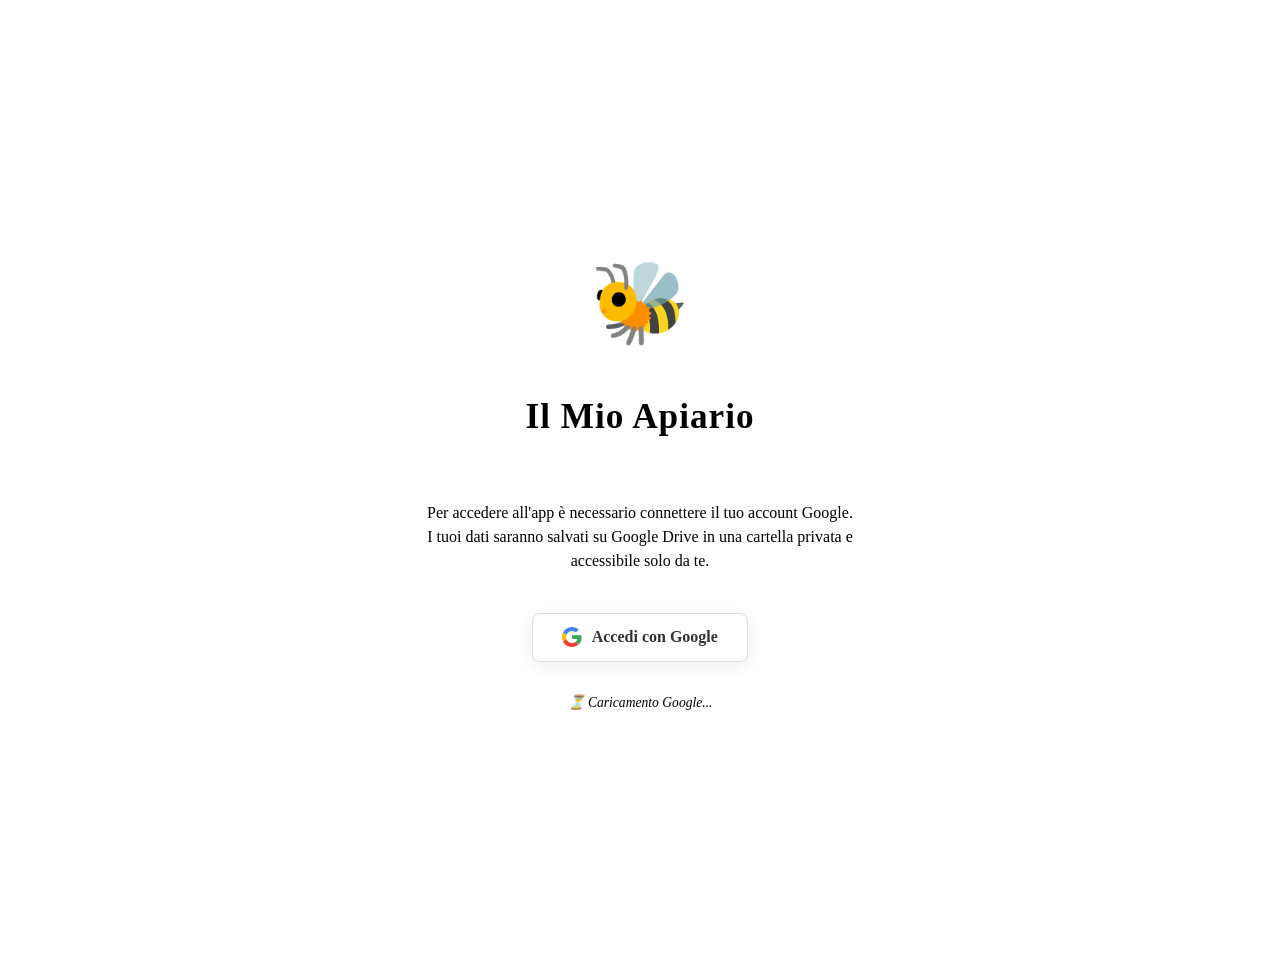
==== commit ef50b597: "Add files via upload" ====
--- a/index.html
+++ b/index.html
@@ -122,8 +122,9 @@
     <p class="section-subtitle">Strumenti di supporto per la gestione dell'apiario</p>
 
     <div class="mag-tabs" style="margin-bottom:2rem">
-      <button class="mag-tab active" id="utilTabBtnCalendario" onclick="showUtilTab('calendario', this)">📅 Calendario Lavori</button>
-      <button class="mag-tab" id="utilTabBtnSciroppo" onclick="showUtilTab('sciroppo', this)">🍬 Sciroppo</button>
+      <button class="mag-tab active" id="utilTabBtnCalendario" data-tab="calendario" onclick="showUtilTab('calendario', this)">📅 Calendario Lavori</button>
+      <button class="mag-tab" id="utilTabBtnSciroppo" data-tab="sciroppo" onclick="showUtilTab('sciroppo', this)">🍬 Sciroppo</button>
+      <button class="mag-tab" id="utilTabBtnTrattamenti" data-tab="trattamenti" onclick="showUtilTab('trattamenti', this)">💊 Trattamenti</button>
     </div>
 
     <!-- SUB: CALENDARIO -->
@@ -448,6 +449,164 @@
 
     </div><!-- fine utilTabSciroppo -->
 
+    <!-- SUB: TRATTAMENTI -->
+    <div id="utilTabTrattamenti" style="display:none">
+      <p class="section-subtitle" style="margin-top:-1rem">Guida ai trattamenti antivarroa con i prodotti che usi</p>
+
+      <!-- DISCLAIMER -->
+      <div style="background:#fff8e7;border:1px solid #f5c842;border-left:4px solid #C8860A;border-radius:4px;padding:1rem 1.2rem;margin-bottom:1.8rem;font-size:0.9rem;color:#6B4A20;line-height:1.5">
+        ⚠️ <strong>Disclaimer:</strong> Le informazioni qui riportate sono a scopo informativo e basate sulle linee guida del Ministero della Salute (IZS Venezie) e sui foglietti illustrativi dei prodotti. <strong>Consulta sempre il foglietto illustrativo</strong> del prodotto in tuo possesso e segui le indicazioni del veterinario di riferimento.
+      </div>
+
+      <!-- TABELLA RIASSUNTIVA -->
+      <h3 style="color:var(--brown);font-family:'Playfair Display',serif;margin-bottom:1rem">📋 Riepilogo trattamenti annuali</h3>
+      <div style="overflow-x:auto;margin-bottom:2.5rem">
+        <table style="width:100%;border-collapse:collapse;background:white;box-shadow:0 2px 8px var(--shadow);border-radius:4px;overflow:hidden">
+          <thead style="background:var(--dark);color:var(--amber-glow)">
+            <tr>
+              <th style="padding:0.8rem 1rem;text-align:left;font-family:'Playfair Display',serif;font-weight:600">Periodo</th>
+              <th style="padding:0.8rem 1rem;text-align:left;font-family:'Playfair Display',serif;font-weight:600">Prodotto</th>
+              <th style="padding:0.8rem 1rem;text-align:left;font-family:'Playfair Display',serif;font-weight:600">Modalità</th>
+              <th style="padding:0.8rem 1rem;text-align:left;font-family:'Playfair Display',serif;font-weight:600">Note</th>
+            </tr>
+          </thead>
+          <tbody>
+            <tr style="border-bottom:1px solid var(--cream-dark)">
+              <td style="padding:0.8rem 1rem;color:var(--brown);font-weight:600">🌷 Primavera<br><span style="font-size:0.8rem;color:var(--text-light);font-weight:normal">Marzo–Aprile</span></td>
+              <td style="padding:0.8rem 1rem">🌿 <strong>VarroMed</strong></td>
+              <td style="padding:0.8rem 1rem">Gocciolato interfavo</td>
+              <td style="padding:0.8rem 1rem;color:var(--text-light);font-size:0.88rem">Anche con covata. Senza melari.</td>
+            </tr>
+            <tr style="border-bottom:1px solid var(--cream-dark);background:var(--amber-pale)">
+              <td style="padding:0.8rem 1rem;color:var(--brown);font-weight:600">☀️ Fine estate<br><span style="font-size:0.8rem;color:var(--text-light);font-weight:normal">Agosto–Settembre</span></td>
+              <td style="padding:0.8rem 1rem">🌿 <strong>VarroMed</strong></td>
+              <td style="padding:0.8rem 1rem">Gocciolato interfavo</td>
+              <td style="padding:0.8rem 1rem;color:var(--text-light);font-size:0.88rem">Dopo l'ultima smielatura. Anche con covata.</td>
+            </tr>
+            <tr>
+              <td style="padding:0.8rem 1rem;color:var(--brown);font-weight:600">❄️ Inverno<br><span style="font-size:0.8rem;color:var(--text-light);font-weight:normal">Dicembre–Gennaio</span></td>
+              <td style="padding:0.8rem 1rem">❄️ <strong>Api-Bioxal</strong> liquido</td>
+              <td style="padding:0.8rem 1rem">Gocciolato</td>
+              <td style="padding:0.8rem 1rem;color:var(--text-light);font-size:0.88rem">Solo in <strong>assenza di covata</strong>. Pronto all'uso.</td>
+            </tr>
+          </tbody>
+        </table>
+      </div>
+
+      <!-- VARROMED -->
+      <div style="background:white;border:1px solid var(--cream-dark);border-radius:4px;padding:1.5rem 1.8rem;margin-bottom:1.8rem;box-shadow:0 2px 8px var(--shadow)">
+        <h3 style="font-family:'Playfair Display',serif;color:var(--brown);font-size:1.4rem;margin-bottom:0.3rem">🌿 VarroMed</h3>
+        <p style="color:var(--text-light);font-style:italic;margin-bottom:1.2rem;font-size:0.9rem">Acido formico 5 mg/ml + acido ossalico diidrato 44 mg/ml — Beevital GmbH</p>
+
+        <div style="display:grid;grid-template-columns:1fr 1fr;gap:1.5rem;margin-bottom:1.2rem">
+          <div>
+            <h4 style="color:var(--brown);font-size:0.95rem;margin-bottom:0.5rem">📅 Quando si usa</h4>
+            <ul style="font-size:0.9rem;line-height:1.7;color:var(--text);padding-left:1.2rem">
+              <li><strong>Primavera</strong> (marzo-aprile)</li>
+              <li><strong>Fine estate / inizio autunno</strong> (agosto-settembre)</li>
+              <li><strong>Inverno</strong> (in assenza di covata, monodose)</li>
+            </ul>
+          </div>
+          <div>
+            <h4 style="color:var(--brown);font-size:0.95rem;margin-bottom:0.5rem">✨ Caratteristiche</h4>
+            <ul style="font-size:0.9rem;line-height:1.7;color:var(--text);padding-left:1.2rem">
+              <li>Pronto all'uso (no diluizione)</li>
+              <li>Anche <strong>con covata</strong></li>
+              <li>Apicoltura biologica ✓</li>
+              <li>Tempo sospensione miele: <strong>0 giorni</strong></li>
+            </ul>
+          </div>
+        </div>
+
+        <h4 style="color:var(--brown);font-size:0.95rem;margin-bottom:0.5rem">💧 Dosaggio (gocciolato interfavo)</h4>
+        <div style="background:#FDF3DC;border-radius:4px;padding:0.8rem 1rem;font-size:0.9rem;line-height:1.6;color:var(--text);margin-bottom:1rem">
+          <strong>40-60 ml per arnia</strong> in base alla popolosità della famiglia.<br>
+          Una bottiglia da 555 ml ≈ <strong>10 arnie</strong> da 10 favi in piena produzione.<br>
+          Riscaldare a <strong>25-35°C</strong> e agitare prima dell'uso.
+        </div>
+
+        <h4 style="color:var(--brown);font-size:0.95rem;margin-bottom:0.5rem">⚠️ Avvertenze</h4>
+        <ul style="font-size:0.88rem;line-height:1.6;color:var(--text-light);padding-left:1.2rem">
+          <li><strong>Non usare</strong> durante il flusso nettarifero o quando è presente il melario</li>
+          <li>Applicare nel <strong>tardo pomeriggio o sera</strong> (bassa attività di volo)</li>
+          <li>Distribuire <strong>uniformemente</strong> sulle api, in particolare nel glomere</li>
+          <li>Può richiedere ripetizione dei trattamenti in presenza di covata</li>
+        </ul>
+
+        <p style="margin-top:1rem;font-size:0.82rem;color:var(--text-light);font-style:italic">📚 <a href="https://www.varromed.it/" target="_blank" rel="noopener" style="color:var(--brown)">Sito ufficiale VarroMed</a> · <a href="https://www.izsvenezie.it/documenti/temi/api/normativa/ministero-salute/2024-04-02-nota-11687-linee-guida-varroatosi.pdf" target="_blank" rel="noopener" style="color:var(--brown)">Linee guida 2024 IZS Venezie (PDF)</a></p>
+      </div>
+
+      <!-- API-BIOXAL -->
+      <div style="background:white;border:1px solid var(--cream-dark);border-radius:4px;padding:1.5rem 1.8rem;margin-bottom:1.8rem;box-shadow:0 2px 8px var(--shadow)">
+        <h3 style="font-family:'Playfair Display',serif;color:var(--brown);font-size:1.4rem;margin-bottom:0.3rem">❄️ Api-Bioxal liquido (con glicerolo)</h3>
+        <p style="color:var(--text-light);font-style:italic;margin-bottom:1.2rem;font-size:0.9rem">Acido ossalico diidrato + glicerolo, soluzione pronta all'uso 500 ml — Chemicals Laif</p>
+
+        <div style="display:grid;grid-template-columns:1fr 1fr;gap:1.5rem;margin-bottom:1.2rem">
+          <div>
+            <h4 style="color:var(--brown);font-size:0.95rem;margin-bottom:0.5rem">📅 Quando si usa</h4>
+            <ul style="font-size:0.9rem;line-height:1.7;color:var(--text);padding-left:1.2rem">
+              <li><strong>Inverno</strong> (dicembre-gennaio) — in assenza di covata naturale</li>
+              <li>Estate dopo <strong>blocco di covata</strong> indotto</li>
+              <li>Solo in giornate con <strong>T &gt; 12-13°C</strong> per favorire la veicolazione tra le api</li>
+            </ul>
+          </div>
+          <div>
+            <h4 style="color:var(--brown);font-size:0.95rem;margin-bottom:0.5rem">✨ Caratteristiche</h4>
+            <ul style="font-size:0.9rem;line-height:1.7;color:var(--text);padding-left:1.2rem">
+              <li><strong>Pronto all'uso</strong> (no preparazione)</li>
+              <li>Glicerolo al posto dello zucchero</li>
+              <li>Apicoltura biologica ✓</li>
+              <li>Tempo sospensione miele: <strong>0 giorni</strong></li>
+            </ul>
+          </div>
+        </div>
+
+        <h4 style="color:var(--brown);font-size:0.95rem;margin-bottom:0.5rem">💧 Dosaggio (gocciolato)</h4>
+        <div style="background:#e3f2fd;border-radius:4px;padding:0.8rem 1rem;font-size:0.9rem;line-height:1.6;color:var(--text);margin-bottom:1rem">
+          <strong>5 ml per favo</strong> coperto di api.<br>
+          Per un'arnia da 10 favi popolati: <strong>50 ml</strong>.<br>
+          Una bottiglia da 500 ml ≈ <strong>10 arnie</strong>.<br>
+          Gocciolare <strong>direttamente nello spazio tra i favi</strong> popolati con siringa o Dosa-Laif.
+        </div>
+
+        <h4 style="color:var(--brown);font-size:0.95rem;margin-bottom:0.5rem">⚠️ Avvertenze</h4>
+        <ul style="font-size:0.88rem;line-height:1.6;color:var(--text-light);padding-left:1.2rem">
+          <li><strong>Solo in assenza di covata</strong> (naturale o indotta da blocco)</li>
+          <li>Singola somministrazione — <strong>non ripetere</strong></li>
+          <li>Trattare <strong>tutte le arnie dell'apiario contemporaneamente</strong> per evitare saccheggio</li>
+          <li>Indossare <strong>guanti e occhiali</strong> protettivi (acido)</li>
+          <li>Se cristallizza, riscaldare a bagnomaria max 40°C</li>
+        </ul>
+
+        <p style="margin-top:1rem;font-size:0.82rem;color:var(--text-light);font-style:italic">📚 <a href="https://www.izsvenezie.it/documenti/temi/api/normativa/ministero-salute/2024-04-02-nota-11687-linee-guida-varroatosi.pdf" target="_blank" rel="noopener" style="color:var(--brown)">Linee guida 2024 IZS Venezie (PDF)</a></p>
+      </div>
+
+      <!-- BLOCCO COVATA -->
+      <div style="background:#FDF3DC;border-left:4px solid var(--amber);border-radius:4px;padding:1.2rem 1.5rem;margin-bottom:2rem">
+        <h4 style="font-family:'Playfair Display',serif;color:var(--brown);font-size:1.1rem;margin-bottom:0.5rem">🔒 Blocco di covata estivo (consigliato)</h4>
+        <p style="font-size:0.9rem;line-height:1.6;color:var(--text);margin-bottom:0.5rem">In molte associazioni apistiche viene consigliato il <strong>blocco di covata</strong> a fine luglio per creare le stesse condizioni di assenza di covata del periodo invernale.</p>
+        <ul style="font-size:0.88rem;line-height:1.6;color:var(--text);padding-left:1.2rem">
+          <li>Si ingabbia la regina per <strong>21 giorni</strong> (kit gabbietta tipo ESSEA-ZEUS)</li>
+          <li>Dopo lo sfarfallamento di tutta la covata si esegue il trattamento con acido ossalico</li>
+          <li>Permette efficacia &gt; 95% del trattamento</li>
+        </ul>
+      </div>
+
+      <!-- BUONE PRATICHE -->
+      <h3 style="color:var(--brown);font-family:'Playfair Display',serif;margin-bottom:1rem">✅ Buone pratiche generali</h3>
+      <div style="background:white;border:1px solid var(--cream-dark);border-radius:4px;padding:1.2rem 1.5rem;font-size:0.9rem;line-height:1.7;box-shadow:0 2px 8px var(--shadow)">
+        <ul style="padding-left:1.2rem;margin:0">
+          <li>Trattare <strong>tutte le arnie dell'apiario</strong> nello stesso periodo</li>
+          <li>Effettuare un <strong>controllo della varroa</strong> (cassetto a rete) prima e dopo il trattamento per misurarne l'efficacia</li>
+          <li>Conservare i farmaci in <strong>luogo fresco e buio</strong>, lontano dai bambini</li>
+          <li>Tenere un <strong>registro dei trattamenti</strong> (data, prodotto, lotto, dosaggio) — obbligatorio per legge in Italia</li>
+          <li>Smaltire le confezioni vuote secondo la normativa locale</li>
+          <li>In caso di dubbi, contattare il <strong>veterinario di riferimento</strong> o l'associazione apistica locale</li>
+        </ul>
+      </div>
+
+    </div><!-- fine utilTabTrattamenti -->
+
   </section><!-- fine utility -->
 
   <!-- ===== REGISTRO ===== -->
@@ -484,6 +643,27 @@
         <div class="form-row">
           <label>Varroa (cadute/giorno)</label>
           <input type="number" id="logVarroa" min="0" placeholder="—">
+        </div>
+
+        <!-- SEZIONE TRATTAMENTO -->
+        <div id="trattamentoFields" style="display:none;border:1px solid #C8C0E0;border-radius:4px;padding:1rem;background:#f4f1fa;margin-bottom:1rem">
+          <div style="font-family:'Playfair Display',serif;font-size:0.95rem;color:#5e4a8a;margin-bottom:0.8rem;font-weight:600">💊 Dettagli trattamento</div>
+          <div style="display:grid;grid-template-columns:1fr 1fr;gap:0.8rem">
+            <div class="form-row">
+              <label>Prodotto</label>
+              <select id="trattProdotto">
+                <option value="">— Seleziona —</option>
+                <option value="varromed">🌿 VarroMed</option>
+                <option value="apibioxal">❄️ Api-Bioxal</option>
+                <option value="altro">📌 Altro</option>
+              </select>
+            </div>
+            <div class="form-row">
+              <label>Dosaggio / Quantità</label>
+              <input type="text" id="trattDosaggio" placeholder="Es. 50 ml per arnia">
+            </div>
+          </div>
+          <div style="font-size:0.8rem;color:#5e4a8a;margin-top:0.3rem;font-style:italic">📚 Per modalità d'uso, momenti e dosi vedi <a href="#" onclick="goToTrattamenti(event)" style="color:#5e4a8a;text-decoration:underline">Utility → Trattamenti</a></div>
         </div>
 
         <!-- SEZIONE RACCOLTA -->
@@ -1101,2179 +1281,18 @@
 
 </div><!-- fine appContent -->
 
-<script>
-// ======= STATE =======
-// I dati sono caricati da Drive dopo il login — niente localStorage
-let arnie = [];
-let logBook = [];
-
-function saveDB() {
-  localStorage.setItem('arnie', JSON.stringify(arnie));
-  localStorage.setItem('logBook', JSON.stringify(logBook));
-  pushToCloud(true);
-}
-
-// ======= NAV =======
-// ======= ISPEZIONE =======
-// (TELAINO_OPZIONI, CELLE_REALI_LABEL e renderTelainiVisual sono ora in shared.js)
-
-function precompilaDaUltimaIspezione() {
-  const arniaId = document.getElementById('logArnia').value;
-  if(!arniaId) return;
-
-  const ultimaIsp = logBook.find(e => {
-    const tipi = Array.isArray(e.tipo) ? e.tipo : [e.tipo];
-    return e.arniaId === arniaId && tipi.includes('ispezione') && e.ispezione;
-  });
-  if(!ultimaIsp) return;
-
-  const isp = ultimaIsp.ispezione;
-  if(isp.covata)     document.getElementById('ispCovata').value     = isp.covata;
-  if(isp.scorte)     document.getElementById('ispScorte').value     = isp.scorte;
-  if(isp.celleReali !== undefined && isp.celleReali !== '')
-                     document.getElementById('ispCelleReali').value = isp.celleReali;
-  if(isp.telaini) {
-    document.getElementById('ispTelaini').value = isp.telaini;
-    renderTelainiMapForm();
-    if(isp.mappa && isp.mappa.length) {
-      isp.mappa.forEach((tipo, i) => {
-        const sel = document.getElementById(`telainoVal_${i}`);
-        if(sel) sel.value = tipo;
-      });
-    }
-  }
-  showImportToast(`📋 Precompilato da ultima ispezione del ${formatDate(ultimaIsp.data)}`);
-}
-
-function toggleIspezioneFields() {
-  const tipi = Array.from(document.querySelectorAll('#logTipo input:checked')).map(x => x.value);
-  const showIsp = tipi.includes('ispezione');
-  const showRac = tipi.includes('produzione');
-  const elIsp = document.getElementById('ispezioneFields');
-  const elRac = document.getElementById('raccoltaFields');
-  if(elIsp) {
-    elIsp.style.display = showIsp ? 'block' : 'none';
-    if(showIsp) {
-      precompilaDaUltimaIspezione();
-    }
-    if(!showIsp) {
-      document.getElementById('ispCovata').value = '';
-      document.getElementById('ispScorte').value = '';
-      document.getElementById('ispCelleReali').value = '';
-      document.getElementById('ispTelaini').value = '';
-      document.getElementById('telainiMapForm').innerHTML = '';
-    }
-  }
-  if(elRac) {
-    elRac.style.display = showRac ? 'block' : 'none';
-    if(showRac && document.getElementById('raccoltaRighe').children.length === 0) {
-      addRaccoltaRiga();
-    }
-    if(!showRac) {
-      document.getElementById('raccoltaRighe').innerHTML = '';
-    }
-  }
-}
-
-let raccoltaRigheCount = 0;
-
-function addRaccoltaRiga() {
-  const prodotti = articoli.filter(a => a.categoria === 'prodotto');
-  if(prodotti.length === 0) {
-    alert('Nessun articolo di categoria "Prodotto finito" nel magazzino. Aggiungine uno prima.');
-    return;
-  }
-  const idx = raccoltaRigheCount++;
-  const div = document.createElement('div');
-  div.id = `raccoltaRiga_${idx}`;
-  div.style.cssText = 'display:grid;grid-template-columns:1fr auto auto;gap:0.5rem;align-items:end;margin-bottom:0.5rem';
-  div.innerHTML = `
-    <div>
-      <select id="raccoltaArt_${idx}" onchange="raccoltaArtChange(${idx})" style="width:100%;padding:0.5rem 0.7rem;border:1px solid var(--cream-dark);border-radius:3px;font-family:'Crimson Pro',serif;font-size:0.95rem;background:white">
-        <option value="">— Seleziona prodotto —</option>
-        ${prodotti.map(a=>`<option value="${a.id}" data-unita="${a.unita}">${a.nome}</option>`).join('')}
-      </select>
-    </div>
-    <div style="display:flex;align-items:center;gap:0.3rem">
-      <input type="number" id="raccoltaQta_${idx}" min="0" step="0.1" placeholder="Qtà" style="width:80px;padding:0.5rem 0.5rem;border:1px solid var(--cream-dark);border-radius:3px;font-family:'Crimson Pro',serif;font-size:0.95rem;background:white">
-      <span id="raccoltaUnita_${idx}" style="font-size:0.82rem;color:var(--text-light);min-width:24px">—</span>
-    </div>
-    <button type="button" onclick="removeRaccoltaRiga(${idx})" class="btn-icon del" style="margin-bottom:0">✕</button>
-  `;
-  document.getElementById('raccoltaRighe').appendChild(div);
-}
-
-function raccoltaArtChange(idx) {
-  const sel = document.getElementById(`raccoltaArt_${idx}`);
-  const opt = sel.options[sel.selectedIndex];
-  document.getElementById(`raccoltaUnita_${idx}`).textContent = opt?.dataset?.unita || '—';
-}
-
-function removeRaccoltaRiga(idx) {
-  const el = document.getElementById(`raccoltaRiga_${idx}`);
-  if(el) el.remove();
-}
-
-function getRaccoltaData() {
-  const righe = document.getElementById('raccoltaRighe').querySelectorAll('[id^="raccoltaRiga_"]');
-  const result = [];
-  righe.forEach(riga => {
-    const idx = riga.id.split('_')[1];
-    const artId = document.getElementById(`raccoltaArt_${idx}`)?.value;
-    const qta = parseFloat(document.getElementById(`raccoltaQta_${idx}`)?.value);
-    if(artId && qta > 0) result.push({ articoloId: artId, qta });
-  });
-  return result;
-}
-
-function renderTelainiMapForm() {
-  const n = parseInt(document.getElementById('ispTelaini').value) || 0;
-  const container = document.getElementById('telainiMapForm');
-  if(!n) { container.innerHTML = ''; return; }
-  container.innerHTML = `<div class="telaini-map-form">` +
-    Array.from({length: n}, (_, i) => `
-      <div class="telaino-form-item">
-        <label>T${i+1}</label>
-        <select id="telainoVal_${i}">
-          ${TELAINO_OPZIONI.map(o => `<option value="${o.value}">${o.label}</option>`).join('')}
-        </select>
-      </div>`).join('') +
-    `</div>`;
-}
-
-function getTelainiData() {
-  const n = parseInt(document.getElementById('ispTelaini').value) || 0;
-  if(!n) return null;
-  return Array.from({length: n}, (_, i) => {
-    const sel = document.getElementById(`telainoVal_${i}`);
-    return sel ? sel.value : '';
-  });
-}
-
-function renderTelainiVisual(mappa) {
-  // Alias per shared.js renderTelainiVisualHTML
-  return renderTelainiVisualHTML(mappa);
-}
-
-// ======= CALENDARIO =======
-function toggleCard(header) {
-  header.classList.toggle('open');
-  const body = header.nextElementSibling;
-  body.classList.toggle('open');
-}
-
-// ======= ARNIE =======
-let editingMelari = []; // temp melari list while modal is open
-
-function renderArnie() {
-  const grid = document.getElementById('arnieGrid');
-  if(arnie.length === 0) {
-    grid.innerHTML = `<div class="empty-state" style="grid-column:1/-1"><span class="big">🏠</span>Nessuna arnia registrata.<br>Aggiungi la tua prima arnia!</div>`;
-    return;
-  }
-  grid.innerHTML = arnie.map(a => {
-    const statusLabel = {attiva:'Attiva',debole:'Debole',problema:'Problema',invernata:'Invernata'}[a.status];
-    const melariAttivi = (a.melari||[]).filter(m=>m.status==='posizionato').length;
-    return `
-    <div class="arnia-card">
-      <div class="arnia-num">#${a.num}</div>
-      <div class="arnia-name">${a.nome || '—'}</div>
-      <span class="arnia-status status-${a.status}">${statusLabel}</span>
-      <div class="arnia-info">
-        ${a.razza ? `🐝 <em>${a.razza}</em><br>` : ''}
-        ${a.reginaAnno ? `👑 Regina: ${a.reginaAnno}<br>` : ''}
-        ${melariAttivi ? `🍯 Melari attivi: <strong>${melariAttivi}</strong><br>` : ''}
-        ${a.temperamento ? `😊 ${a.temperamento}` : ''}
-      </div>
-      <div class="arnia-actions" style="margin-top:0.8rem">
-        <button class="btn btn-secondary" style="padding:0.4rem 0.8rem;font-size:0.82rem" onclick="openDetail('${a.id}')">🔍 Dettaglio</button>
-        <button class="btn btn-secondary" style="padding:0.4rem 0.8rem;font-size:0.82rem" onclick="openArniModal('${a.id}')">✏️</button>
-        <button class="btn btn-danger" style="padding:0.4rem 0.8rem;font-size:0.82rem" onclick="deleteArnia('${a.id}')">🗑</button>
-      </div>
-    </div>`;
-  }).join('');
-}
-
-function renderModalMelari() {
-  const list = document.getElementById('melariList');
-  if(editingMelari.length === 0) {
-    list.innerHTML = '<div style="color:var(--text-light);font-style:italic;font-size:0.9rem">Nessun melario registrato.</div>';
-    return;
-  }
-  const statusLabel = {posizionato:'In produzione', rimosso:'Rimosso', produzione:'Smielato'};
-  list.innerHTML = editingMelari.map((m,i) => `
-    <div class="melario-item" id="melItem-${i}" style="flex-direction:column;align-items:stretch;gap:0.5rem">
-      <div style="display:flex;align-items:center;gap:0.6rem;flex-wrap:wrap">
-        <span style="font-size:1.1rem">🍯</span>
-        <span class="mel-info"><strong>${m.num} telaini</strong>${m.note?' — '+m.note:''}</span>
-        <span class="mel-date">${m.data ? formatDate(m.data) : '—'}</span>
-        <span class="mel-status mel-${m.status}">${statusLabel[m.status]||m.status}</span>
-        <div style="margin-left:auto;display:flex;gap:0.3rem">
-          <button class="btn-icon" onclick="openMelEdit(${i})" title="Modifica">✏️</button>
-          <button class="btn-icon del" onclick="removeMelario(${i})" title="Rimuovi">✕</button>
-        </div>
-      </div>
-      <div id="melEditForm-${i}" style="display:none;background:white;border:1px solid var(--cream-dark);border-radius:4px;padding:0.8rem;margin-top:0.2rem">
-        <div style="display:grid;grid-template-columns:1fr 1fr 1fr;gap:0.6rem;margin-bottom:0.6rem">
-          <div>
-            <label style="display:block;font-size:0.78rem;font-weight:600;color:var(--text-light);text-transform:uppercase;letter-spacing:0.5px;margin-bottom:0.2rem">N° telaini</label>
-            <input type="number" id="melEditNum-${i}" value="${m.num}" min="1" max="12" style="width:100%;padding:0.4rem 0.6rem;border:1px solid var(--cream-dark);border-radius:3px;font-family:'Crimson Pro',serif;font-size:0.95rem;background:var(--cream)">
-          </div>
-          <div>
-            <label style="display:block;font-size:0.78rem;font-weight:600;color:var(--text-light);text-transform:uppercase;letter-spacing:0.5px;margin-bottom:0.2rem">Data</label>
-            <input type="date" id="melEditData-${i}" value="${m.data||''}" style="width:100%;padding:0.4rem 0.6rem;border:1px solid var(--cream-dark);border-radius:3px;font-family:'Crimson Pro',serif;font-size:0.95rem;background:var(--cream)">
-          </div>
-          <div>
-            <label style="display:block;font-size:0.78rem;font-weight:600;color:var(--text-light);text-transform:uppercase;letter-spacing:0.5px;margin-bottom:0.2rem">Stato</label>
-            <select id="melEditStatus-${i}" style="width:100%;padding:0.4rem 0.6rem;border:1px solid var(--cream-dark);border-radius:3px;font-family:'Crimson Pro',serif;font-size:0.95rem;background:var(--cream)">
-              <option value="posizionato" ${m.status==='posizionato'?'selected':''}>In produzione</option>
-              <option value="rimosso" ${m.status==='rimosso'?'selected':''}>Rimosso</option>
-              <option value="produzione" ${m.status==='produzione'?'selected':''}>Smielato</option>
-            </select>
-          </div>
-        </div>
-        <div style="margin-bottom:0.6rem">
-          <label style="display:block;font-size:0.78rem;font-weight:600;color:var(--text-light);text-transform:uppercase;letter-spacing:0.5px;margin-bottom:0.2rem">Note</label>
-          <input type="text" id="melEditNote-${i}" value="${m.note||''}" placeholder="Es. acacia, 8 telaini opercolati..." style="width:100%;padding:0.4rem 0.6rem;border:1px solid var(--cream-dark);border-radius:3px;font-family:'Crimson Pro',serif;font-size:0.95rem;background:var(--cream)">
-        </div>
-        <div style="display:flex;gap:0.5rem;justify-content:flex-end">
-          <button class="btn btn-secondary" style="padding:0.35rem 0.8rem;font-size:0.85rem" onclick="closeMelEdit(${i})">Annulla</button>
-          <button class="btn" style="padding:0.35rem 0.8rem;font-size:0.85rem" onclick="saveMelEdit(${i})">💾 Salva</button>
-        </div>
-      </div>
-    </div>
-  `).join('');
-}
-
-function openMelEdit(i) {
-  // Close any other open edit forms
-  editingMelari.forEach((_,j) => {
-    const f = document.getElementById(`melEditForm-${j}`);
-    if(f) f.style.display = 'none';
-  });
-  const form = document.getElementById(`melEditForm-${i}`);
-  if(form) form.style.display = 'block';
-}
-
-function closeMelEdit(i) {
-  const form = document.getElementById(`melEditForm-${i}`);
-  if(form) form.style.display = 'none';
-}
-
-function saveMelEdit(i) {
-  const num = document.getElementById(`melEditNum-${i}`).value;
-  if(!num) { alert('Inserisci il numero di telaini'); return; }
-  editingMelari[i] = {
-    ...editingMelari[i],
-    num,
-    data: document.getElementById(`melEditData-${i}`).value,
-    status: document.getElementById(`melEditStatus-${i}`).value,
-    note: document.getElementById(`melEditNote-${i}`).value.trim()
-  };
-  renderModalMelari();
-}
-
-function addMelario() {
-  const num = document.getElementById('melNum').value;
-  if(!num) { alert('Inserisci il numero di telaini'); return; }
-  editingMelari.push({
-    num, data: document.getElementById('melData').value,
-    status: document.getElementById('melStatus').value,
-    note: document.getElementById('melNote').value.trim(),
-    id: Date.now().toString()
-  });
-  document.getElementById('melNum').value = '';
-  document.getElementById('melNote').value = '';
-  renderModalMelari();
-}
-
-function removeMelario(i) {
-  editingMelari.splice(i,1);
-  renderModalMelari();
-}
-
-function openArniModal(id) {
-  const modal = document.getElementById('arniModal');
-  if(id) {
-    const a = arnie.find(x => x.id === id);
-    document.getElementById('arniModalTitle').textContent = '✏️ Modifica Arnia';
-    document.getElementById('editArniId').value = id;
-    document.getElementById('arniNum').value = a.num;
-    document.getElementById('arniNome').value = a.nome || '';
-    document.getElementById('arniStatus').value = a.status;
-    document.getElementById('arniReginaAnno').value = a.reginaAnno || '';
-    document.getElementById('arniNote').value = a.note || '';
-    document.getElementById('arniRazza').value = a.razza || '';
-    document.getElementById('arniRazzaOrigine').value = a.razzaOrigine || '';
-    document.getElementById('arniTemperamento').value = a.temperamento || '';
-    document.getElementById('arniSciamatura').value = a.sciamatura || '';
-    document.getElementById('arniProduttivita').value = a.produttivita || '';
-    document.getElementById('arniRazzaNote').value = a.razzaNote || '';
-    document.getElementById('arniAnnoIntroduzione').value = a.annoIntroduzione || '';
-    document.getElementById('arniAnnoDismissione').value = a.annoDismissione || '';
-    editingMelari = JSON.parse(JSON.stringify(a.melari || []));
-  } else {
-    document.getElementById('arniModalTitle').textContent = '🏠 Nuova Arnia';
-    document.getElementById('editArniId').value = '';
-    document.getElementById('arniNum').value = '';
-    document.getElementById('arniNome').value = '';
-    document.getElementById('arniStatus').value = 'attiva';
-    document.getElementById('arniReginaAnno').value = '';
-    document.getElementById('arniNote').value = '';
-    document.getElementById('arniRazza').value = '';
-    document.getElementById('arniRazzaOrigine').value = '';
-    document.getElementById('arniTemperamento').value = '';
-    document.getElementById('arniSciamatura').value = '';
-    document.getElementById('arniProduttivita').value = '';
-    document.getElementById('arniRazzaNote').value = '';
-    document.getElementById('arniAnnoIntroduzione').value = '';
-    document.getElementById('arniAnnoDismissione').value = '';
-    editingMelari = [];
-  }
-  document.getElementById('melData').value = new Date().toISOString().slice(0,10);
-  renderModalMelari();
-  modal.classList.add('open');
-}
-function closeArniModal() { document.getElementById('arniModal').classList.remove('open'); }
-
-function saveArnia() {
-  const num = document.getElementById('arniNum').value.trim();
-  if(!num) { alert('Inserisci un numero/codice per l\'arnia'); return; }
-  const editId = document.getElementById('editArniId').value;
-  const data = {
-    id: editId || Date.now().toString(),
-    num, nome: document.getElementById('arniNome').value.trim(),
-    status: document.getElementById('arniStatus').value,
-    reginaAnno: document.getElementById('arniReginaAnno').value,
-    note: document.getElementById('arniNote').value.trim(),
-    razza: document.getElementById('arniRazza').value,
-    razzaOrigine: document.getElementById('arniRazzaOrigine').value.trim(),
-    temperamento: document.getElementById('arniTemperamento').value,
-    sciamatura: document.getElementById('arniSciamatura').value,
-    produttivita: document.getElementById('arniProduttivita').value,
-    razzaNote: document.getElementById('arniRazzaNote').value.trim(),
-    annoIntroduzione: parseInt(document.getElementById('arniAnnoIntroduzione').value) || null,
-    annoDismissione:  parseInt(document.getElementById('arniAnnoDismissione').value)  || null,
-    melari: editingMelari
-  };
-  if(editId) { arnie = arnie.map(a => a.id === editId ? data : a); }
-  else { arnie.push(data); }
-  saveDB();
-  closeArniModal();
-  renderArnie();
-}
-
-function deleteArnia(id) {
-  if(!confirm('Eliminare questa arnia?')) return;
-  arnie = arnie.filter(a => a.id !== id);
-  saveDB();
-  renderArnie();
-}
-
-// ======= DETAIL PANEL =======
-function openDetail(id) {
-  const a = arnie.find(x => x.id === id);
-  if(!a) return;
-  document.getElementById('detailTitle').textContent = `#${a.num}${a.nome?' — '+a.nome:''}`;
-  const statusLabel = {attiva:'✅ Attiva e forte',debole:'⚠️ Debole',problema:'❌ Problema',invernata:'❄️ Invernata'}[a.status];
-  const melariAttivi = (a.melari||[]).filter(m=>m.status==='posizionato');
-  const melariTotali = (a.melari||[]).length;
-  const logArnia = logBook.filter(e=>e.arniaId===id).slice(0,5);
-  const statusLabel2 = {posizionato:'In produzione', rimosso:'Rimosso', produzione:'Smielato'};
-
-  // Trova ultima ispezione con dati
-  const ultimaIspezione = logBook.filter(e => {
-    const tipi = Array.isArray(e.tipo) ? e.tipo : [e.tipo];
-    return e.arniaId === id && tipi.includes('ispezione') && e.ispezione;
-  })[0];
-
-  document.getElementById('detailBody').innerHTML = `
-    <div class="detail-section">
-      <h4>🏠 Informazioni generali</h4>
-      <div class="detail-row"><span class="detail-label">Stato</span><span class="detail-value">${statusLabel}</span></div>
-      ${a.reginaAnno?`<div class="detail-row"><span class="detail-label">Anno regina</span><span class="detail-value">${a.reginaAnno}</span></div>`:''}
-      ${a.note?`<div class="detail-row"><span class="detail-label">Note</span><span class="detail-value" style="max-width:60%;text-align:right">${a.note}</span></div>`:''}
-    </div>
-
-    ${ultimaIspezione ? `<div class="detail-section">
-      <h4>🔍 Ultima ispezione <span style="font-weight:400;font-size:0.82rem;font-style:italic;color:var(--text-light)">${formatDate(ultimaIspezione.data)}</span></h4>
-      ${ultimaIspezione.ispezione.telaini ? `<div class="detail-row"><span class="detail-label">📏 Sviluppo famiglia</span><span class="detail-value"><strong>${ultimaIspezione.ispezione.telaini} telaini</strong></span></div>` : ''}
-      ${ultimaIspezione.ispezione.covata ? `<div class="detail-row"><span class="detail-label">🟤 Covata</span><span class="detail-value">${ultimaIspezione.ispezione.covata}/5</span></div>` : ''}
-      ${ultimaIspezione.ispezione.scorte ? `<div class="detail-row"><span class="detail-label">🟡 Scorte</span><span class="detail-value">${ultimaIspezione.ispezione.scorte}/5</span></div>` : ''}
-      ${ultimaIspezione.ispezione.celleReali !== undefined && ultimaIspezione.ispezione.celleReali !== '' ? `<div class="detail-row"><span class="detail-label">👑 Celle reali</span><span class="detail-value">${CELLE_REALI_LABEL[ultimaIspezione.ispezione.celleReali]||ultimaIspezione.ispezione.celleReali}</span></div>` : ''}
-      ${ultimaIspezione.ispezione.mappa && ultimaIspezione.ispezione.mappa.length ? renderTelainiVisual(ultimaIspezione.ispezione.mappa) : ''}
-    </div>` : ''}
-
-    ${a.razza ? `<div class="detail-section">
-      <h4>🐝 Razza & caratteristiche</h4>
-      <div class="detail-row"><span class="detail-label">Razza</span><span class="detail-value"><span class="razza-badge">${a.razza}</span></span></div>
-      ${a.razzaOrigine?`<div class="detail-row"><span class="detail-label">Provenienza</span><span class="detail-value">${a.razzaOrigine}</span></div>`:''}
-      ${a.temperamento?`<div class="detail-row"><span class="detail-label">Temperamento</span><span class="detail-value">${a.temperamento}</span></div>`:''}
-      ${a.sciamatura?`<div class="detail-row"><span class="detail-label">Tendenza sciamatura</span><span class="detail-value">${a.sciamatura}</span></div>`:''}
-      ${a.produttivita?`<div class="detail-row"><span class="detail-label">Produttività</span><span class="detail-value">${a.produttivita}</span></div>`:''}
-      ${a.razzaNote?`<div class="detail-row"><span class="detail-label">Note razza</span><span class="detail-value" style="max-width:60%;text-align:right">${a.razzaNote}</span></div>`:''}
-    </div>` : ''}
-
-    <div class="detail-section">
-      <h4>🍯 Melari (${melariTotali} totali, ${melariAttivi.length} attivi)</h4>
-      ${melariTotali === 0 ? '<div style="color:var(--text-light);font-style:italic;font-size:0.9rem">Nessun melario registrato.</div>' :
-        (a.melari||[]).map(m=>`
-        <div class="melario-item" style="margin-bottom:0.4rem">
-          <span>🍯</span>
-          <span class="mel-info"><strong>${m.num} telaini</strong>${m.note?' — '+m.note:''}</span>
-          <span class="mel-date">${m.data?formatDate(m.data):'—'}</span>
-          <span class="mel-status mel-${m.status}">${statusLabel2[m.status]||m.status}</span>
-        </div>`).join('')
-      }
-    </div>
-
-    <div class="detail-section">
-      <h4>📖 Ultime registrazioni</h4>
-      ${logArnia.length === 0 ? '<div style="color:var(--text-light);font-style:italic;font-size:0.9rem">Nessuna registrazione per questa arnia.</div>' :
-        logArnia.map(e=>`<div style="padding:0.5rem 0;border-bottom:1px dotted var(--cream-dark);font-size:0.92rem">
-          <span style="color:var(--text-light);font-style:italic">${formatDate(e.data)}</span> — ${e.note.substring(0,80)}${e.note.length>80?'...':''}
-        </div>`).join('')
-      }
-    </div>
-
-    <div style="display:flex;gap:0.6rem;flex-wrap:wrap">
-      <button class="btn" onclick="closeDetail();openArniModal('${id}')">✏️ Modifica</button>
-    </div>
-  `;
-  document.getElementById('detailPanel').classList.add('open');
-  document.getElementById('detailOverlay').style.display = 'block';
-}
-function closeDetail() {
-  document.getElementById('detailPanel').classList.remove('open');
-  document.getElementById('detailOverlay').style.display = 'none';
-}
-
-// ======= REGISTRO =======
-function updateArniSelects() {
-  const selects = ['logArnia','filterArnia'];
-  selects.forEach(sid => {
-    const sel = document.getElementById(sid);
-    if(!sel) return;
-    const defaultOpt = sid === 'logArnia'
-      ? '<option value="">— Seleziona arnia —</option>'
-      : '<option value="">Tutte le arnie</option>';
-    sel.innerHTML = defaultOpt + arnie.map(a => `<option value="${a.id}">#${a.num}${a.nome?' – '+a.nome:''}</option>`).join('');
-  });
-}
-
-function addLogEntry() {
-  const data = document.getElementById('logData').value;
-  const note = document.getElementById('logNote').value.trim();
-  if(!data || !note) { alert('Compila almeno la data e le note'); return; }
-  const tipi = Array.from(document.querySelectorAll('#logTipo input:checked')).map(x => x.value);
-  if(tipi.length === 0) { alert('Seleziona almeno un tipo di intervento'); return; }
-
-  // Arnia obbligatoria
-  const arniaId = document.getElementById('logArnia').value;
-  if(!arniaId) { alert('Seleziona un\'arnia — è obbligatoria'); return; }
-  const arniaObj = arnie.find(a => a.id === arniaId);
-
-  // Dati ispezione
-  let ispezioneData = null;
-  if(tipi.includes('ispezione')) {
-    ispezioneData = {
-      covata:     document.getElementById('ispCovata').value,
-      scorte:     document.getElementById('ispScorte').value,
-      celleReali: document.getElementById('ispCelleReali').value,
-      telaini:    parseInt(document.getElementById('ispTelaini').value) || null,
-      mappa:      getTelainiData()
-    };
-  }
-
-  // Dati raccolta
-  let raccoltaData = null;
-  if(tipi.includes('produzione')) {
-    const righe = getRaccoltaData();
-    if(righe.length === 0) { alert('Aggiungi almeno un prodotto nella sezione Raccolta'); return; }
-    raccoltaData = righe;
-  }
-
-  const entry = {
-    id: Date.now().toString(), data,
-    arniaId, arniaNome: arniaObj ? `#${arniaObj.num}${arniaObj.nome?' – '+arniaObj.nome:''}` : '—',
-    tipo: tipi, note,
-    varroa: document.getElementById('logVarroa').value,
-    ispezione: ispezioneData,
-    raccolta: raccoltaData
-  };
-  logBook.unshift(entry);
-  saveDB();
-
-  // Movimenti automatici magazzino per raccolta
-  if(raccoltaData && raccoltaData.length > 0) {
-    const annoVisita = data.slice(0, 4);
-    raccoltaData.forEach(r => {
-      movimentazioni.push({
-        id: Date.now().toString() + Math.random().toString(36).slice(2),
-        data, articoloId: r.articoloId,
-        tipo: 'entrata', qta: r.qta,
-        note: `Da visita ${arniaObj ? '#'+arniaObj.num : ''} del ${formatDate(data)}`
-      });
-      // Aggiorna produzione per arnia e anno
-      if(arniaObj) {
-        const art = articoli.find(a => a.id === r.articoloId);
-        if(!arniaObj.produzionePerAnno) arniaObj.produzionePerAnno = {};
-        if(!arniaObj.produzionePerAnno[annoVisita]) arniaObj.produzionePerAnno[annoVisita] = {};
-        const nomeArt = art ? art.nome : r.articoloId;
-        arniaObj.produzionePerAnno[annoVisita][nomeArt] =
-          (arniaObj.produzionePerAnno[annoVisita][nomeArt] || 0) + r.qta;
-        arnie = arnie.map(a => a.id === arniaId ? arniaObj : a);
-      }
-    });
-    saveMagazzino();
-    saveDB();
-  }
-
-  // Reset form
-  document.getElementById('logNote').value = '';
-  document.getElementById('logVarroa').value = '';
-  document.getElementById('logArnia').value = '';
-  document.querySelectorAll('#logTipo input').forEach(x => x.checked = false);
-  document.getElementById('ispCovata').value = '';
-  document.getElementById('ispScorte').value = '';
-  document.getElementById('ispCelleReali').value = '';
-  document.getElementById('ispTelaini').value = '';
-  document.getElementById('telainiMapForm').innerHTML = '';
-  document.getElementById('ispezioneFields').style.display = 'none';
-  document.getElementById('raccoltaFields').style.display = 'none';
-  document.getElementById('raccoltaRighe').innerHTML = '';
-  raccoltaRigheCount = 0;
-
-  renderLog();
-  renderStats();
-  showImportToast('✅ Visita salvata' + (raccoltaData ? ` · ${raccoltaData.length} prodotti caricati a magazzino` : ''));
-}
-
-function deleteLog(id) {
-  if(!confirm('Eliminare questa registrazione?')) return;
-  logBook = logBook.filter(e => e.id !== id);
-  saveDB();
-  renderLog();
-  renderStats();
-}
-
-function renderLog() {
-  const search = (document.getElementById('filterSearch')?.value||'').toLowerCase();
-  const tipo = document.getElementById('filterTipo')?.value||'';
-  const arniaF = document.getElementById('filterArnia')?.value||'';
-  const getTipi = (t) => Array.isArray(t) ? t : [t];
-  let filtered = logBook.filter(e => {
-    if(tipo && !getTipi(e.tipo).includes(tipo)) return false;
-    if(arniaF && e.arniaId !== arniaF) return false;
-    if(search && !e.note.toLowerCase().includes(search) && !e.arniaNome.toLowerCase().includes(search)) return false;
-    return true;
-  });
-  const tipoLabel = {ispezione:'Ispezione',trattamento:'Trattamento',nutrizione:'Nutrizione',produzione:'Produzione',salute:'Salute',altro:'Altro'};
-  const tipoEmoji = {ispezione:'🔍',trattamento:'💊',nutrizione:'🍬',produzione:'🍯',salute:'⚕️',altro:'📌'};
-  const container = document.getElementById('logEntries');
-  if(filtered.length === 0) {
-    container.innerHTML = `<div class="empty-state"><span class="big">📖</span>Nessuna registrazione trovata.</div>`;
-    return;
-  }
-  container.innerHTML = filtered.map(e => {
-    const tipi = Array.isArray(e.tipo) ? e.tipo : [e.tipo];
-    const firstTipo = tipi[0] || 'altro';
-    return `
-    <div class="log-entry tipo-${firstTipo}">
-      <div class="log-entry-header">
-        <div class="log-entry-meta">
-          <span class="log-date">📅 ${formatDate(e.data)}</span>
-          <span class="tag tag-arnia">🏠 ${e.arniaNome}</span>
-          ${tipi.map(t => `<span class="tag tag-tipo ${t}">${tipoEmoji[t]||''} ${tipoLabel[t]||t}</span>`).join('')}
-        </div>
-        <div class="log-actions">
-          <button class="btn-icon del" onclick="deleteLog('${e.id}')" title="Elimina">🗑</button>
-        </div>
-      </div>
-      <div class="log-entry-note">${e.note}</div>
-      ${(e.varroa || e.miele) ? `<div class="log-entry-extra">
-        ${e.varroa ? `<span>🕷 Varroa: <strong>${e.varroa} cadute/giorno</strong></span>` : ''}
-        ${e.miele ? `<span>🍯 Miele: <strong>${e.miele} kg</strong></span>` : ''}
-      </div>` : ''}
-      ${e.ispezione && (e.ispezione.covata || e.ispezione.scorte || e.ispezione.celleReali !== '' || e.ispezione.telaini) ? `
-        <div class="log-entry-extra" style="margin-top:0.4rem;flex-wrap:wrap">
-          ${e.ispezione.covata ? `<span>🟤 Covata: <strong>${e.ispezione.covata}/5</strong></span>` : ''}
-          ${e.ispezione.scorte ? `<span>🟡 Scorte: <strong>${e.ispezione.scorte}/5</strong></span>` : ''}
-          ${e.ispezione.celleReali !== undefined && e.ispezione.celleReali !== '' ? `<span>👑 Celle reali: <strong>${CELLE_REALI_LABEL[e.ispezione.celleReali]||e.ispezione.celleReali}</strong></span>` : ''}
-          ${e.ispezione.telaini ? `<span>📏 Famiglia: <strong>${e.ispezione.telaini} telaini</strong></span>` : ''}
-        </div>
-        ${e.ispezione.mappa && e.ispezione.mappa.length ? renderTelainiVisual(e.ispezione.mappa) : ''}
-      ` : ''}
-    </div>`;
-  }).join('');
-}
-
-function renderStats() {
-  const getTipi = (t) => Array.isArray(t) ? t : [t];
-  const totalMiele = logBook.reduce((s,e)=>s+(parseFloat(e.miele)||0),0);
-  const totalTrattamenti = logBook.filter(e=>getTipi(e.tipo).includes('trattamento')).length;
-  const totalIspezioni = logBook.filter(e=>getTipi(e.tipo).includes('ispezione')).length;
-  document.getElementById('statsGrid').innerHTML = `
-    <div class="stat-card"><div class="stat-number">${arnie.length}</div><div class="stat-label">Arnie registrate</div></div>
-    <div class="stat-card"><div class="stat-number">${logBook.length}</div><div class="stat-label">Registrazioni totali</div></div>
-    <div class="stat-card"><div class="stat-number">${totalIspezioni}</div><div class="stat-label">Ispezioni</div></div>
-    <div class="stat-card"><div class="stat-number">${totalTrattamenti}</div><div class="stat-label">Trattamenti</div></div>
-    <div class="stat-card"><div class="stat-number">${totalMiele.toFixed(1)}</div><div class="stat-label">Kg miele raccolti</div></div>
-  `;
-  // Quick stats
-  const last5 = logBook.slice(0,5);
-  const qs = document.getElementById('quickStats');
-  if(last5.length === 0) { qs.innerHTML = '<em>Nessuna registrazione ancora.</em>'; return; }
-  qs.innerHTML = '<strong>Ultime attività:</strong><br>' + last5.map(e =>
-    `• ${formatDate(e.data)} — ${e.arniaNome}: ${e.note.substring(0,50)}${e.note.length>50?'...':''}`
-  ).join('<br>');
-}
-
-function exportCSV() {
-  if(logBook.length === 0) { alert('Nessun dato da esportare'); return; }
-  const headers = ['Data','Arnia','Tipo','Note','Varroa (cadute/g)','Miele (kg)'];
-  const rows = logBook.map(e => [e.data, e.arniaNome, e.tipo, `"${e.note.replace(/"/g,'""')}"`, e.varroa||'', e.miele||'']);
-  const csv = [headers, ...rows].map(r => r.join(';')).join('\n');
-  const blob = new Blob(['\uFEFF'+csv], {type:'text/csv;charset=utf-8'});
-  const a = document.createElement('a');
-  a.href = URL.createObjectURL(blob);
-  a.download = `registro_apiario_${new Date().toISOString().slice(0,10)}.csv`;
-  a.click();
-}
-
-// ======= EXPORT / IMPORT JSON =======
-function exportJSON() {
-  const payload = {
-    version: 1, exportedAt: new Date().toISOString(),
-    arnie, logBook, articoli, movimentazioni, movimentiContabili, obiettivi
-  };
-  const blob = new Blob([JSON.stringify(payload, null, 2)], {type: 'application/json'});
-  const a = document.createElement('a');
-  a.href = URL.createObjectURL(blob);
-  a.download = `apiario_backup_${new Date().toISOString().slice(0,10)}.json`;
-  a.click();
-  URL.revokeObjectURL(a.href);
-}
-
-function importJSON(event) {
-  const file = event.target.files[0];
-  if(!file) return;
-  const reader = new FileReader();
-  reader.onload = function(e) {
-    try {
-      const data = JSON.parse(e.target.result);
-      if(!data.arnie || !data.logBook) throw new Error('Formato non valido');
-      const nArnie = data.arnie.length;
-      const nLog = data.logBook.length;
-      const nArt = (data.articoli||[]).length;
-      const nMov = (data.movimentazioni||[]).length;
-      const nCont = (data.movimentiContabili||[]).length;
-      const nOb = (data.obiettivi||[]).length;
-      const msg = `Il file contiene:\n• ${nArnie} arnie\n• ${nLog} registrazioni\n• ${nArt} articoli magazzino\n• ${nMov} movimentazioni magazzino\n• ${nCont} movimenti contabili\n• ${nOb} obiettivi\n\nI dati attuali verranno sostituiti. Continuare?`;
-      if(!confirm(msg)) { event.target.value=''; return; }
-      arnie = data.arnie; logBook = data.logBook;
-      articoli = data.articoli||[]; movimentazioni = data.movimentazioni||[];
-      movimentiContabili = data.movimentiContabili||[];
-      obiettivi = data.obiettivi||[];
-      saveDB();
-      saveMagazzino();
-      saveContabilita();
-      saveObiettivi();
-      renderArnie(); updateArniSelects(); renderLog(); renderStats(); renderMagArticoli();
-      showImportToast(`✅ Importazione completata!`);
-    } catch(err) { alert('Errore nel file JSON: ' + err.message); }
-    event.target.value = '';
-  };
-  reader.readAsText(file);
-}
-
-function showImportToast(msg) {
-  let toast = document.getElementById('importToast');
-  if(!toast) {
-    toast = document.createElement('div');
-    toast.id = 'importToast';
-    toast.style.cssText = 'position:fixed;bottom:2rem;left:50%;transform:translateX(-50%);background:var(--dark);color:var(--amber-glow);padding:0.8rem 1.5rem;border-radius:4px;border:1px solid var(--amber);font-family:"Crimson Pro",serif;font-size:1rem;z-index:9999;box-shadow:0 4px 20px rgba(0,0,0,0.3);transition:opacity 0.5s';
-    document.body.appendChild(toast);
-  }
-  toast.textContent = msg;
-  toast.style.opacity = '1';
-  setTimeout(() => { toast.style.opacity = '0'; }, 3500);
-}
-
-// ======= CONTABILITÀ STATE =======
-let movimentiContabili = [];
-
-function getCatList(tipo) { return tipo === 'entrata' ? CAT_ENTRATA : CAT_USCITA; }
-
-// ======= CONTABILITÀ NAV =======
-function showContTab(tab, btn) {
-  document.getElementById('contTabRiepilogo').style.display = tab === 'riepilogo' ? 'block' : 'none';
-  document.getElementById('contTabMovimenti').style.display = tab === 'movimenti' ? 'block' : 'none';
-  document.querySelectorAll('#contabilita .mag-tab').forEach(b => b.classList.remove('active'));
-  btn.classList.add('active');
-  if(tab === 'riepilogo') renderContRiepilogo();
-  if(tab === 'movimenti') { populateContAnnoFilter(); renderContMovimenti(); }
-}
-
-// ======= RIEPILOGO =======
-function renderContRiepilogo() {
-  const anno = new Date().getFullYear();
-  const mesi = ['Gen','Feb','Mar','Apr','Mag','Giu','Lug','Ago','Set','Ott','Nov','Dic'];
-
-  // Totals all time
-  const totEntrate = movimentiContabili.filter(m=>m.tipo==='entrata').reduce((s,m)=>s+parseFloat(m.importo||0),0);
-  const totUscite = movimentiContabili.filter(m=>m.tipo==='uscita').reduce((s,m)=>s+parseFloat(m.importo||0),0);
-  const saldoTot = totEntrate - totUscite;
-
-  // Totals current year
-  const annoCurr = movimentiContabili.filter(m=>m.data&&m.data.startsWith(anno));
-  const entAnno = annoCurr.filter(m=>m.tipo==='entrata').reduce((s,m)=>s+parseFloat(m.importo||0),0);
-  const uscAnno = annoCurr.filter(m=>m.tipo==='uscita').reduce((s,m)=>s+parseFloat(m.importo||0),0);
-  const saldoAnno = entAnno - uscAnno;
-
-  // KPI
-  document.getElementById('contKpiGrid').innerHTML = `
-    <div class="cont-kpi"><div class="cont-kpi-label">Saldo ${anno}</div><div class="cont-kpi-val saldo ${saldoAnno>=0?'pos':'neg'}">${saldoAnno>=0?'+':''}€ ${fmt(saldoAnno)}</div></div>
-    <div class="cont-kpi"><div class="cont-kpi-label">Entrate ${anno}</div><div class="cont-kpi-val entrata">€ ${fmt(entAnno)}</div></div>
-    <div class="cont-kpi"><div class="cont-kpi-label">Uscite ${anno}</div><div class="cont-kpi-val uscita">€ ${fmt(uscAnno)}</div></div>
-    <div class="cont-kpi"><div class="cont-kpi-label">Saldo totale</div><div class="cont-kpi-val saldo ${saldoTot>=0?'pos':'neg'}">${saldoTot>=0?'+':''}€ ${fmt(saldoTot)}</div></div>
-    <div class="cont-kpi"><div class="cont-kpi-label">Entrate totali</div><div class="cont-kpi-val entrata">€ ${fmt(totEntrate)}</div></div>
-    <div class="cont-kpi"><div class="cont-kpi-label">Uscite totali</div><div class="cont-kpi-val uscita">€ ${fmt(totUscite)}</div></div>
-  `;
-
-  // Chart mensile anno corrente
-  const maxMens = Math.max(...Array.from({length:12},(_,i)=>{
-    const m = String(i+1).padStart(2,'0');
-    const prefix = `${anno}-${m}`;
-    const e = annoCurr.filter(x=>x.data.startsWith(prefix)&&x.tipo==='entrata').reduce((s,x)=>s+parseFloat(x.importo||0),0);
-    const u = annoCurr.filter(x=>x.data.startsWith(prefix)&&x.tipo==='uscita').reduce((s,x)=>s+parseFloat(x.importo||0),0);
-    return Math.max(e,u);
-  }), 1);
-
-  document.getElementById('chartMensile').innerHTML = Array.from({length:12},(_,i)=>{
-    const m = String(i+1).padStart(2,'0');
-    const prefix = `${anno}-${m}`;
-    const e = annoCurr.filter(x=>x.data.startsWith(prefix)&&x.tipo==='entrata').reduce((s,x)=>s+parseFloat(x.importo||0),0);
-    const u = annoCurr.filter(x=>x.data.startsWith(prefix)&&x.tipo==='uscita').reduce((s,x)=>s+parseFloat(x.importo||0),0);
-    const we = Math.round((e/maxMens)*100);
-    const wu = Math.round((u/maxMens)*100);
-    return `<div class="bar-row">
-      <span class="bar-label">${mesi[i]}</span>
-      <div style="flex:1;display:flex;flex-direction:column;gap:2px">
-        <div class="bar-track"><div class="bar-fill-e" style="width:${we}%"></div></div>
-        <div class="bar-track"><div class="bar-fill-u" style="width:${wu}%"></div></div>
-      </div>
-      <span class="bar-vals" style="text-align:right"><span style="color:var(--green)">+€${fmt(e)}</span><br><span style="color:var(--red)">-€${fmt(u)}</span></span>
-    </div>`;
-  }).join('');
-
-  // Chart annate
-  const anni = [...new Set(movimentiContabili.map(m=>m.data&&m.data.slice(0,4)).filter(Boolean))].sort();
-  const maxAnn = Math.max(...anni.map(a=>{
-    const e = movimentiContabili.filter(m=>m.data&&m.data.startsWith(a)&&m.tipo==='entrata').reduce((s,m)=>s+parseFloat(m.importo||0),0);
-    const u = movimentiContabili.filter(m=>m.data&&m.data.startsWith(a)&&m.tipo==='uscita').reduce((s,m)=>s+parseFloat(m.importo||0),0);
-    return Math.max(e,u);
-  }), 1);
-
-  document.getElementById('chartAnnate').innerHTML = anni.length === 0
-    ? '<div style="color:var(--text-light);font-style:italic;font-size:0.9rem">Nessun dato disponibile.</div>'
-    : anni.map(a=>{
-      const e = movimentiContabili.filter(m=>m.data&&m.data.startsWith(a)&&m.tipo==='entrata').reduce((s,m)=>s+parseFloat(m.importo||0),0);
-      const u = movimentiContabili.filter(m=>m.data&&m.data.startsWith(a)&&m.tipo==='uscita').reduce((s,m)=>s+parseFloat(m.importo||0),0);
-      const we = Math.round((e/maxAnn)*100);
-      const wu = Math.round((u/maxAnn)*100);
-      return `<div class="bar-row">
-        <span class="bar-label">${a}</span>
-        <div style="flex:1;display:flex;flex-direction:column;gap:2px">
-          <div class="bar-track"><div class="bar-fill-e" style="width:${we}%"></div></div>
-          <div class="bar-track"><div class="bar-fill-u" style="width:${wu}%"></div></div>
-        </div>
-        <span class="bar-vals" style="text-align:right"><span style="color:var(--green)">+€${fmt(e)}</span><br><span style="color:var(--red)">-€${fmt(u)}</span></span>
-      </div>`;
-    }).join('');
-
-  // Ultime 8
-  const ultime = [...movimentiContabili].sort((a,b)=>b.data.localeCompare(a.data)).slice(0,8);
-  document.getElementById('contUltime').innerHTML = ultime.length === 0
-    ? '<div style="color:var(--text-light);font-style:italic;font-size:0.9rem">Nessun movimento registrato.</div>'
-    : ultime.map(m=>`
-      <div class="mov-cont-item ${m.tipo}">
-        <span class="mov-date">${formatDate(m.data)}</span>
-        <span class="mov-cont-importo ${m.tipo}">${m.tipo==='entrata'?'+':'-'}€ ${fmt(m.importo)}</span>
-        <div style="flex:1"><div style="font-weight:600;color:var(--brown)">${m.descrizione||'—'}</div>
-        <div style="font-size:0.82rem;color:var(--text-light)">${(Array.isArray(m.categorie)?m.categorie:[]).map(c=>{
-          const all=[...CAT_ENTRATA,...CAT_USCITA]; const found=all.find(x=>x.id===c); return found?found.label:c;
-        }).join(', ')}</div></div>
-      </div>`).join('');
-}
-
-// ======= MOVIMENTI =======
-function populateContAnnoFilter() {
-  const anni = [...new Set(movimentiContabili.map(m=>m.data&&m.data.slice(0,4)).filter(Boolean))].sort().reverse();
-  const sel = document.getElementById('contFiltroAnno');
-  if(!sel) return;
-  const cur = sel.value;
-  sel.innerHTML = '<option value="">Tutti gli anni</option>' + anni.map(a=>`<option value="${a}">${a}</option>`).join('');
-  if(cur) sel.value = cur;
-}
-
-function renderContMovimenti() {
-  const filtroTipo = document.getElementById('contFiltroTipo')?.value||'';
-  const filtroAnno = document.getElementById('contFiltroAnno')?.value||'';
-  const filtroSearch = (document.getElementById('contFiltroSearch')?.value||'').toLowerCase();
-  const all=[...CAT_ENTRATA,...CAT_USCITA];
-
-  let filtered = [...movimentiContabili]
-    .sort((a,b)=>b.data.localeCompare(a.data))
-    .filter(m=>{
-      if(filtroTipo && m.tipo!==filtroTipo) return false;
-      if(filtroAnno && !m.data.startsWith(filtroAnno)) return false;
-      if(filtroSearch && !(m.descrizione||'').toLowerCase().includes(filtroSearch) && !(m.note||'').toLowerCase().includes(filtroSearch)) return false;
-      return true;
-    });
-
-  const el = document.getElementById('contMovList');
-  if(!el) return;
-  if(filtered.length===0){ el.innerHTML='<div class="empty-state"><span class="big">💰</span>Nessun movimento trovato.</div>'; return; }
-
-  el.innerHTML = filtered.map(m=>{
-    const cats = (Array.isArray(m.categorie)?m.categorie:[]).map(c=>{const f=all.find(x=>x.id===c);return f?f.label:c;}).join(', ');
-    return `<div class="mov-cont-item ${m.tipo}">
-      <span class="mov-date">${formatDate(m.data)}</span>
-      <span class="mov-cont-importo ${m.tipo}">${m.tipo==='entrata'?'+':'-'}€ ${fmt(m.importo)}</span>
-      <div style="flex:1">
-        <div style="font-weight:600;color:var(--brown)">${m.descrizione||'—'}</div>
-        <div style="font-size:0.82rem;color:var(--text-light)">${cats}${m.note?' · '+m.note:''}</div>
-      </div>
-      <button class="btn-icon del" onclick="deleteContMov('${m.id}')" title="Elimina">🗑</button>
-    </div>`;
-  }).join('');
-}
-
-function deleteContMov(id) {
-  if(!confirm('Eliminare questo movimento?')) return;
-  movimentiContabili = movimentiContabili.filter(m=>m.id!==id);
-  saveContabilita();
-  renderContMovimenti();
-  renderContRiepilogo();
-}
-
-function saveContabilita() {
-  localStorage.setItem('movimentiContabili', JSON.stringify(movimentiContabili));
-  pushToCloud(true);
-}
-
-// ======= MODAL MOVIMENTO CONTABILE =======
-function renderCatChips() {
-  const tipo = document.getElementById('contMovTipo')?.value||'entrata';
-  const cats = getCatList(tipo);
-  document.getElementById('contCatChips').innerHTML = cats.map(c=>`
-    <label class="cat-chip"><input type="checkbox" value="${c.id}"> ${c.label}</label>
-  `).join('');
-}
-
-function openContMovModal() {
-  document.getElementById('contMovModalTitle').textContent = '💰 Nuovo movimento';
-  document.getElementById('editContMovId').value = '';
-  document.getElementById('contMovData').value = new Date().toISOString().slice(0,10);
-  document.getElementById('contMovTipo').value = 'entrata';
-  document.getElementById('contMovDesc').value = '';
-  document.getElementById('contMovImporto').value = '';
-  document.getElementById('contMovNote').value = '';
-  renderCatChips();
-  document.getElementById('contMovModal').classList.add('open');
-}
-
-function closeContMovModal() { document.getElementById('contMovModal').classList.remove('open'); }
-
-function saveContMov() {
-  const data = document.getElementById('contMovData').value;
-  const importo = document.getElementById('contMovImporto').value;
-  const descrizione = document.getElementById('contMovDesc').value.trim();
-  if(!data||!importo||!descrizione){ alert('Compila data, importo e descrizione'); return; }
-  const categorie = Array.from(document.querySelectorAll('#contCatChips input:checked')).map(x=>x.value);
-  const mov = {
-    id: Date.now().toString(), data,
-    tipo: document.getElementById('contMovTipo').value,
-    descrizione, importo: parseFloat(importo), categorie,
-    note: document.getElementById('contMovNote').value.trim()
-  };
-  movimentiContabili.unshift(mov);
-  saveContabilita();
-  closeContMovModal();
-  populateContAnnoFilter();
-  renderContMovimenti();
-  renderContRiepilogo();
-  showImportToast('✅ Movimento salvato!');
-}
-
-// ======= UPDATED showSection =======
-function navigateTo(id) {
-  const btn = [...document.querySelectorAll('nav button')].find(b => b.getAttribute('onclick')?.includes(`'${id}'`));
-  document.querySelectorAll('.section').forEach(s => s.classList.remove('active'));
-  document.querySelectorAll('nav button').forEach(b => b.classList.remove('active'));
-  document.getElementById(id).classList.add('active');
-  if(btn) btn.classList.add('active');
-  if(id === 'home') renderHome();
-  if(id === 'utility') { sciCalc(); }
-  if(id === 'registro') { updateArniSelects(); renderLog(); renderStats(); }
-  if(id === 'arnie') renderArnie();
-  if(id === 'magazzino') { renderMagArticoli(); updateMovArticoloSelect(); }
-  if(id === 'contabilita') { renderContRiepilogo(); populateContAnnoFilter(); }
-  if(id === 'obiettivi') { populateAnnoSelects(); renderObStagionali(); }
-}
-
-function showSection(id) {
-  navigateTo(id);
-}
-
-// ======= FUZZY SIMILARITY =======
-function similarity(a, b) {
-  a = a.toLowerCase().trim();
-  b = b.toLowerCase().trim();
-  if(a === b) return 1;
-  if(a.length < 2 || b.length < 2) return 0;
-  // Bigram similarity
-  const getBigrams = s => {
-    const bg = new Set();
-    for(let i = 0; i < s.length - 1; i++) bg.add(s.slice(i, i+2));
-    return bg;
-  };
-  const bgA = getBigrams(a);
-  const bgB = getBigrams(b);
-  let intersection = 0;
-  bgA.forEach(bg => { if(bgB.has(bg)) intersection++; });
-  return (2 * intersection) / (bgA.size + bgB.size);
-}
-
-function findSimili(nome, escludiId) {
-  return articoli
-    .filter(a => a.id !== escludiId)
-    .map(a => ({ ...a, sim: similarity(nome, a.nome) }))
-    .filter(a => a.sim >= 0.5)
-    .sort((a, b) => b.sim - a.sim);
-}
-
-// ======= CONTROLLI MAGAZZINO =======
-function runControlli() {
-  const container = document.getElementById('controlliResult');
-  container.innerHTML = '<div style="color:var(--text-light);font-style:italic;font-size:0.9rem">Analisi in corso...</div>';
-
-  // Trova coppie di duplicati sospetti (esclude coppie ignorate)
-  const ignorati = JSON.parse(localStorage.getItem('duplicatiIgnorati') || '[]');
-  const coppie = [];
-  const visti = new Set();
-  articoli.forEach((a, i) => {
-    articoli.forEach((b, j) => {
-      if(i >= j) return;
-      const key = [a.id, b.id].sort().join('_');
-      if(visti.has(key) || ignorati.includes(key)) return;
-      const sim = similarity(a.nome, b.nome);
-      if(sim >= 0.5) {
-        visti.add(key);
-        coppie.push({ a, b, sim });
-      }
-    });
-  });
-
-  if(coppie.length === 0) {
-    container.innerHTML = `
-      <div style="background:#e8f5e9;border:1px solid #9FC9B0;border-radius:6px;padding:1.2rem 1.5rem;display:flex;align-items:center;gap:0.8rem">
-        <span style="font-size:1.5rem">✅</span>
-        <div>
-          <div style="font-weight:600;color:var(--green)">Nessun duplicato rilevato</div>
-          <div style="font-size:0.88rem;color:var(--text-light)">Tutti i ${articoli.length} articoli sembrano unici.</div>
-        </div>
-      </div>`;
-    return;
-  }
-
-  container.innerHTML = `
-    <div style="margin-bottom:1rem;font-size:0.9rem;color:var(--text-light)">
-      Trovate <strong>${coppie.length}</strong> coppie di articoli potenzialmente duplicati. Puoi fare il merge per unire le movimentazioni nel primo articolo ed eliminare il secondo.
-    </div>
-    ${coppie.map((c, idx) => {
-      const giacA = getGiacenzaLocale(c.a.id);
-      const giacB = getGiacenzaLocale(c.b.id);
-      const movA = movimentazioni.filter(m => m.articoloId === c.a.id).length;
-      const movB = movimentazioni.filter(m => m.articoloId === c.b.id).length;
-      const pct = Math.round(c.sim * 100);
-      const colSim = pct >= 80 ? 'var(--red)' : pct >= 65 ? '#e65100' : 'var(--amber)';
-      return `
-      <div class="card" style="margin-bottom:1rem;padding:1.2rem">
-        <div style="display:flex;align-items:center;gap:0.6rem;margin-bottom:1rem">
-          <span style="font-size:0.75rem;font-weight:700;text-transform:uppercase;letter-spacing:0.5px;color:var(--text-light)">Similarità</span>
-          <span style="font-family:'Playfair Display',serif;font-size:1.1rem;color:${colSim};font-weight:700">${pct}%</span>
-          <div style="flex:1;height:6px;background:var(--cream-dark);border-radius:3px;overflow:hidden">
-            <div style="height:100%;width:${pct}%;background:${colSim};border-radius:3px"></div>
-          </div>
-        </div>
-        <div style="display:grid;grid-template-columns:1fr auto 1fr;gap:0.8rem;align-items:center;margin-bottom:1rem">
-          <div style="background:var(--amber-pale);border:1px solid var(--amber-light);border-radius:6px;padding:0.8rem">
-            <div style="font-weight:600;color:var(--brown);margin-bottom:0.3rem">${c.a.nome}</div>
-            <div style="font-size:0.82rem;color:var(--text-light)">Giacenza: ${giacA % 1 === 0 ? giacA : giacA.toFixed(1)} ${c.a.unita}</div>
-            <div style="font-size:0.82rem;color:var(--text-light)">${movA} movimentazioni</div>
-          </div>
-          <span style="font-size:1.2rem;color:var(--text-light)">⟷</span>
-          <div style="background:var(--cream);border:1px solid var(--cream-dark);border-radius:6px;padding:0.8rem">
-            <div style="font-weight:600;color:var(--brown);margin-bottom:0.3rem">${c.b.nome}</div>
-            <div style="font-size:0.82rem;color:var(--text-light)">Giacenza: ${giacB % 1 === 0 ? giacB : giacB.toFixed(1)} ${c.b.unita}</div>
-            <div style="font-size:0.82rem;color:var(--text-light)">${movB} movimentazioni</div>
-          </div>
-        </div>
-        <div style="display:flex;gap:0.6rem;flex-wrap:wrap">
-          <button class="btn" style="font-size:0.85rem;padding:0.45rem 1rem" onclick="mergeArticoli('${c.a.id}','${c.b.id}')">
-            ⬅ Merge: tieni "${c.a.nome}"
-          </button>
-          <button class="btn btn-secondary" style="font-size:0.85rem;padding:0.45rem 1rem" onclick="mergeArticoli('${c.b.id}','${c.a.id}')">
-            ➡ Merge: tieni "${c.b.nome}"
-          </button>
-          <button class="btn-icon" style="padding:0.45rem 0.8rem;font-size:0.82rem;color:var(--text-light)" onclick="ignoraDuplicato(${idx},'${c.a.id}','${c.b.id}')" title="Non sono duplicati, ignora">
-            ✕ Non sono duplicati
-          </button>
-        </div>
-      </div>`;
-    }).join('')}
-  `;
-}
-
-function mergeArticoli(mantieniId, eliminaId) {
-  const mantieni = articoli.find(a => a.id === mantieniId);
-  const elimina  = articoli.find(a => a.id === eliminaId);
-  if(!mantieni || !elimina) return;
-
-  const movElimina = movimentazioni.filter(m => m.articoloId === eliminaId).length;
-  const msg = `Stai per:\n• Spostare ${movElimina} movimentazioni da "${elimina.nome}" → "${mantieni.nome}"\n• Eliminare "${elimina.nome}"\n\nL'operazione non è reversibile. Continuare?`;
-  if(!confirm(msg)) return;
-
-  // Sposta tutte le movimentazioni
-  movimentazioni = movimentazioni.map(m =>
-    m.articoloId === eliminaId ? { ...m, articoloId: mantieniId } : m
-  );
-  // Elimina l'articolo duplicato
-  articoli = articoli.filter(a => a.id !== eliminaId);
-  saveMagazzino();
-  showImportToast(`✅ Merge completato — ${movElimina} movimentazioni spostate su "${mantieni.nome}"`);
-  runControlli();
-  renderMagArticoli();
-}
-
-function ignoraDuplicato(idx, idA, idB) {
-  // Salva la coppia come "ignorata" nel localStorage
-  const ignorati = JSON.parse(localStorage.getItem('duplicatiIgnorati') || '[]');
-  const key = [idA, idB].sort().join('_');
-  if(!ignorati.includes(key)) ignorati.push(key);
-  localStorage.setItem('duplicatiIgnorati', JSON.stringify(ignorati));
-  showImportToast('✅ Coppia ignorata — non verrà più segnalata');
-  runControlli();
-}
-
-// ======= MAGAZZINO STATE =======
-let articoli = [];
-let movimentazioni = [];
-
-// ======= MAGAZZINO NAV =======
-function showMagTab(tab, btn) {
-  document.getElementById('magTabArticoli').style.display       = tab === 'articoli'       ? 'block' : 'none';
-  document.getElementById('magTabMovimentazioni').style.display = tab === 'movimentazioni' ? 'block' : 'none';
-  document.getElementById('magTabControlli').style.display      = tab === 'controlli'      ? 'block' : 'none';
-  document.querySelectorAll('.mag-tab').forEach(b => b.classList.remove('active'));
-  btn.classList.add('active');
-  if(tab === 'articoli') renderMagArticoli();
-  if(tab === 'movimentazioni') { renderMagMovimentazioni(); updateMovArticoloSelect(); }
-  if(tab === 'controlli') { document.getElementById('controlliResult').innerHTML = ''; }
-}
-
-// ======= GIACENZA (wrapper per shared.js) =======
-// shared.js espone getGiacenza(articoloId, movimentazioni)
-// qui usiamo la variabile locale movimentazioni per comodità
-function getGiacenzaLocale(articoloId) {
-  return getGiacenza(articoloId, movimentazioni);
-}
-
-// ======= RENDER ARTICOLI =======
-function renderMagArticoli() {
-  const filtroCategoria = document.getElementById('magFiltroCategoria')?.value || '';
-  const filtroSearch = (document.getElementById('magFiltroSearch')?.value || '').toLowerCase();
-  const catLabel = { materiale: '🔧 Materiale', consumabile: '💊 Consumabile', prodotto: '🍯 Prodotto finito' };
-  const catColor = { materiale: 'var(--brown-light)', consumabile: 'var(--blue)', prodotto: 'var(--amber)' };
-
-  let filtered = articoli.filter(a => {
-    if(filtroCategoria && a.categoria !== filtroCategoria) return false;
-    if(filtroSearch && !a.nome.toLowerCase().includes(filtroSearch)) return false;
-    return true;
-  });
-
-  const grid = document.getElementById('magGrid');
-  if(!grid) return;
-
-  if(filtered.length === 0) {
-    grid.innerHTML = `<div class="empty-state" style="grid-column:1/-1"><span class="big">📦</span>${articoli.length === 0 ? 'Nessun articolo. Aggiungine uno!' : 'Nessun articolo trovato.'}</div>`;
-    return;
-  }
-
-  grid.innerHTML = filtered.map(a => {
-    const giac = getGiacenzaLocale(a.id);
-    const giacClass = giac === 0 ? 'zero' : (a.soglia && giac <= parseFloat(a.soglia) ? 'bassa' : '');
-    const sogliaAlert = a.soglia && giac <= parseFloat(a.soglia) && giac > 0
-      ? `<div style="font-size:0.78rem;color:var(--red);margin-top:0.2rem">⚠️ Sotto soglia minima (${a.soglia} ${a.unita})</div>` : '';
-    const scadenzaHtml = a.scadenza ? (() => {
-      const [y, m] = a.scadenza.split('-');
-      const scadMs = new Date(parseInt(y), parseInt(m)-1, 1).getTime();
-      const oggi = Date.now();
-      const mesiAllaScad = Math.round((scadMs - oggi) / (1000 * 60 * 60 * 24 * 30));
-      const cls = mesiAllaScad <= 3 ? 'vicina' : '';
-      return `<div class="mag-scadenza ${cls}">Scad: ${m}/${y}${a.lotto ? ' · Lotto: '+a.lotto : ''}</div>`;
-    })() : '';
-
-    return `
-    <div class="mag-card">
-      <div style="font-size:0.72rem;font-weight:700;text-transform:uppercase;letter-spacing:0.5px;color:${catColor[a.categoria]||'var(--brown-light)'};margin-bottom:0.4rem">${catLabel[a.categoria]||a.categoria}</div>
-      <div class="mag-card-nome">${a.nome}</div>
-      ${a.note ? `<div style="font-size:0.82rem;color:var(--text-light);margin-bottom:0.5rem">${a.note}</div>` : ''}
-      <div style="margin-top:0.5rem">
-        <span class="mag-giacenza ${giacClass}">${giac % 1 === 0 ? giac : giac.toFixed(1)}</span>
-        <span class="mag-unita">${a.unita}</span>
-      </div>
-      ${sogliaAlert}
-      ${scadenzaHtml}
-      <div class="mag-actions">
-        <button class="btn" style="padding:0.35rem 0.8rem;font-size:0.82rem" onclick="openMovModal('${a.id}')">+ Mov.</button>
-        <button class="btn btn-secondary" style="padding:0.35rem 0.7rem;font-size:0.82rem" onclick="openArticoloModal('${a.id}')">✏️</button>
-        <button class="btn btn-danger" style="padding:0.35rem 0.7rem;font-size:0.82rem" onclick="deleteArticolo('${a.id}')">🗑</button>
-      </div>
-    </div>`;
-  }).join('');
-}
-
-// ======= RENDER MOVIMENTAZIONI =======
-function renderMagMovimentazioni() {
-  const filtroTipo = document.getElementById('magFiltroMov')?.value || '';
-  const filtroArt = document.getElementById('magFiltroMovArticolo')?.value || '';
-  const tipoEmoji = { entrata: '➕', uscita: '➖', rettifica: '🔧' };
-  const tipoLabel = { entrata: 'Entrata', uscita: 'Uscita', rettifica: 'Rettifica' };
-
-  let filtered = [...movimentazioni]
-    .sort((a, b) => b.data.localeCompare(a.data))
-    .filter(m => {
-      if(filtroTipo && m.tipo !== filtroTipo) return false;
-      if(filtroArt && m.articoloId !== filtroArt) return false;
-      return true;
-    });
-
-  const list = document.getElementById('movList');
-  if(!list) return;
-
-  if(filtered.length === 0) {
-    list.innerHTML = `<div class="empty-state"><span class="big">🔄</span>Nessuna movimentazione trovata.</div>`;
-    return;
-  }
-
-  list.innerHTML = filtered.map(m => {
-    const art = articoli.find(a => a.id === m.articoloId);
-    const segno = m.tipo === 'entrata' ? '+' : m.tipo === 'uscita' ? '−' : '=';
-    return `
-    <div class="mov-item ${m.tipo}">
-      <span class="mov-date">${formatDate(m.data)}</span>
-      <span class="mov-qta ${m.tipo}">${segno}${parseFloat(m.qta) % 1 === 0 ? parseFloat(m.qta) : parseFloat(m.qta).toFixed(1)} ${art?.unita||''}</span>
-      <div class="mov-info">
-        <div class="mov-nome">${art ? art.nome : '—'}</div>
-        <div class="mov-note">${tipoEmoji[m.tipo]} ${tipoLabel[m.tipo]}${m.note ? ' · ' + m.note : ''}</div>
-      </div>
-      <button class="btn-icon del" onclick="deleteMov('${m.id}')" title="Elimina">🗑</button>
-    </div>`;
-  }).join('');
-}
-
-// ======= ARTICOLO MODAL =======
-function openArticoloModal(id) {
-  const modal = document.getElementById('articoloModal');
-  if(id && typeof id === 'string' && articoli.find(a => a.id === id)) {
-    const a = articoli.find(x => x.id === id);
-    document.getElementById('articoloModalTitle').textContent = '✏️ Modifica articolo';
-    document.getElementById('editArticoloId').value = id;
-    document.getElementById('artNome').value = a.nome;
-    document.getElementById('artCategoria').value = a.categoria;
-    document.getElementById('artUnita').value = a.unita;
-    document.getElementById('artScadenza').value = a.scadenza || '';
-    document.getElementById('artLotto').value = a.lotto || '';
-    document.getElementById('artSoglia').value = a.soglia || '';
-    document.getElementById('artNote').value = a.note || '';
-  } else {
-    document.getElementById('articoloModalTitle').textContent = '📦 Nuovo articolo';
-    document.getElementById('editArticoloId').value = '';
-    document.getElementById('artNome').value = '';
-    document.getElementById('artCategoria').value = 'materiale';
-    document.getElementById('artUnita').value = 'pz';
-    document.getElementById('artScadenza').value = '';
-    document.getElementById('artLotto').value = '';
-    document.getElementById('artSoglia').value = '';
-    document.getElementById('artNote').value = '';
-  }
-  toggleCampiConsumabile();
-  // Live fuzzy search listener
-  const artNome = document.getElementById('artNome');
-  const editId = document.getElementById('editArticoloId').value;
-  artNome.oninput = () => {
-    const nome = artNome.value.trim();
-    const suggerimenti = document.getElementById('artSimili');
-    if(!suggerimenti) return;
-    if(nome.length < 2) { suggerimenti.innerHTML = ''; return; }
-    const simili = findSimili(nome, editId);
-    if(simili.length === 0) { suggerimenti.innerHTML = ''; return; }
-    suggerimenti.innerHTML = `
-      <div style="background:#fff3e0;border:1px solid #e65100;border-radius:4px;padding:0.6rem 0.9rem;font-size:0.85rem;color:#7f3100;margin-top:0.3rem">
-        ⚠️ Articoli simili già presenti:
-        ${simili.slice(0,3).map(s=>`<strong>${s.nome}</strong> (${Math.round(s.sim*100)}%)`).join(', ')}
-      </div>`;
-  };
-  modal.classList.add('open');
-}
-function closeArticoloModal() { document.getElementById('articoloModal').classList.remove('open'); }
-
-function toggleCampiConsumabile() {
-  const cat = document.getElementById('artCategoria').value;
-  document.getElementById('artCampiConsumabile').style.display = cat === 'consumabile' ? 'grid' : 'none';
-}
-
-function saveArticolo() {
-  const nome = document.getElementById('artNome').value.trim();
-  if(!nome) { alert('Inserisci il nome dell\'articolo'); return; }
-  const editId = document.getElementById('editArticoloId').value;
-
-  // Controllo similarità prima di salvare
-  const simili = findSimili(nome, editId);
-  if(simili.length > 0) {
-    const nomiSimili = simili.slice(0,3).map(s=>`"${s.nome}" (${Math.round(s.sim*100)}% simile)`).join('\n• ');
-    const conferma = confirm(
-      `⚠️ Esistono già articoli simili:\n• ${nomiSimili}\n\nVuoi salvare comunque come nuovo articolo?`
-    );
-    if(!conferma) return;
-  }
-
-  const data = {
-    id: editId || Date.now().toString(),
-    nome,
-    categoria: document.getElementById('artCategoria').value,
-    unita: document.getElementById('artUnita').value,
-    scadenza: document.getElementById('artScadenza').value || '',
-    lotto: document.getElementById('artLotto').value.trim(),
-    soglia: document.getElementById('artSoglia').value,
-    note: document.getElementById('artNote').value.trim()
-  };
-  if(editId) { articoli = articoli.map(a => a.id === editId ? data : a); }
-  else { articoli.push(data); }
-  saveMagazzino();
-  closeArticoloModal();
-  renderMagArticoli();
-}
-
-function deleteArticolo(id) {
-  if(!confirm('Eliminare questo articolo e tutte le sue movimentazioni?')) return;
-  articoli = articoli.filter(a => a.id !== id);
-  movimentazioni = movimentazioni.filter(m => m.articoloId !== id);
-  saveMagazzino();
-  renderMagArticoli();
-}
-
-// ======= MOVIMENTAZIONE MODAL =======
-function updateMovArticoloSelect(preselect) {
-  const filtSel = document.getElementById('magFiltroMovArticolo');
-  if(filtSel) filtSel.innerHTML = '<option value="">Tutti gli articoli</option>' + articoli.map(a => `<option value="${a.id}">${a.nome}</option>`).join('');
-}
-
-function buildMovRiga(idx, preselect) {
-  const div = document.createElement('div');
-  div.id = `movRiga_${idx}`;
-  div.style.cssText = 'margin-bottom:0.7rem;';
-  div.innerHTML = `
-    <div style="display:flex;gap:0.4rem;margin-bottom:0.3rem">
-      <select id="movFiltrocat_${idx}" onchange="filtraMovArt(${idx})" style="padding:0.45rem 0.6rem;border:1px solid var(--cream-dark);border-radius:3px;font-family:'Crimson Pro',serif;font-size:0.85rem;background:white;color:var(--text)">
-        <option value="">Tutte le categorie</option>
-        <option value="materiale">🔧 Materiale</option>
-        <option value="consumabile">💊 Consumabili</option>
-        <option value="prodotto">🍯 Prodotto finito</option>
-      </select>
-      <input type="text" id="movSearch_${idx}" placeholder="🔍 Cerca..." oninput="filtraMovArt(${idx})" style="flex:1;padding:0.45rem 0.6rem;border:1px solid var(--cream-dark);border-radius:3px;font-family:'Crimson Pro',serif;font-size:0.85rem;background:white">
-    </div>
-    <div style="display:grid;grid-template-columns:1fr auto auto;gap:0.5rem;align-items:center">
-      <select id="movArt_${idx}" onchange="movArtChange(${idx})" style="width:100%;padding:0.5rem 0.7rem;border:1px solid var(--cream-dark);border-radius:3px;font-family:'Crimson Pro',serif;font-size:0.95rem;background:white">
-        <option value="">— Seleziona articolo —</option>
-        ${articoli.map(a=>`<option value="${a.id}" data-unita="${a.unita}" data-cat="${a.categoria}" ${a.id===preselect?'selected':''}>${a.nome} (${a.unita})</option>`).join('')}
-      </select>
-    <div style="display:flex;align-items:center;gap:0.3rem">
-      <input type="number" id="movQta_${idx}" min="0" step="0.1" placeholder="Qtà" style="width:80px;padding:0.5rem 0.5rem;border:1px solid var(--cream-dark);border-radius:3px;font-family:'Crimson Pro',serif;font-size:0.95rem;background:white">
-      <span id="movUnita_${idx}" style="font-size:0.82rem;color:var(--text-light);min-width:24px">—</span>
-    </div>
-    <button type="button" onclick="removeMovRiga(${idx})" class="btn-icon del">✕</button>
-  `;
-  document.getElementById('movRighe').appendChild(div);
-  if(preselect) {
-    const opt = div.querySelector(`option[value="${preselect}"]`);
-    if(opt) document.getElementById(`movUnita_${idx}`).textContent = opt.dataset.unita || '—';
-  }
-}
-
-let movRigheCount = 0;
-
-function addMovRiga() { buildMovRiga(movRigheCount++); }
-function removeMovRiga(idx) { const el = document.getElementById(`movRiga_${idx}`); if(el) el.remove(); }
-function filtraMovArt(idx) {
-  const cat    = document.getElementById(`movFiltrocat_${idx}`)?.value || '';
-  const search = (document.getElementById(`movSearch_${idx}`)?.value || '').toLowerCase();
-  const sel    = document.getElementById(`movArt_${idx}`);
-  if(!sel) return;
-  const cur = sel.value;
-  sel.innerHTML = '<option value="">— Seleziona articolo —</option>' +
-    articoli
-      .filter(a => (!cat || a.categoria === cat) && (!search || a.nome.toLowerCase().includes(search)))
-      .map(a => `<option value="${a.id}" data-unita="${a.unita}" data-cat="${a.categoria}" ${a.id===cur?'selected':''}>${a.nome} (${a.unita})</option>`)
-      .join('');
-  if(cur) sel.value = cur;
-  movArtChange(idx);
-}
-
-function movArtChange(idx) {
-  const sel = document.getElementById(`movArt_${idx}`);
-  const opt = sel.options[sel.selectedIndex];
-  document.getElementById(`movUnita_${idx}`).textContent = opt?.dataset?.unita || '—';
-}
-
-function openMovModal(articoloId) {
-  updateMovArticoloSelect();
-  document.getElementById('editMovId').value = '';
-  document.getElementById('movData').value = today();
-  document.getElementById('movTipo').value = 'entrata';
-  document.getElementById('movNote').value = '';
-  document.getElementById('movRighe').innerHTML = '';
-  movRigheCount = 0;
-  buildMovRiga(movRigheCount++, articoloId || '');
-  document.getElementById('movModal').classList.add('open');
-}
-function closeMovModal() { document.getElementById('movModal').classList.remove('open'); }
-
-function saveMov() {
-  const data = document.getElementById('movData').value;
-  const tipo = document.getElementById('movTipo').value;
-  const note = document.getElementById('movNote').value.trim();
-  if(!data) { alert('Inserisci la data'); return; }
-
-  const righe = document.getElementById('movRighe').querySelectorAll('[id^="movRiga_"]');
-  const movs = [];
-  let errore = false;
-  righe.forEach(riga => {
-    const idx = riga.id.split('_')[1];
-    const artId = document.getElementById(`movArt_${idx}`)?.value;
-    const qta   = parseFloat(document.getElementById(`movQta_${idx}`)?.value);
-    if(!artId || !qta || qta <= 0) { errore = true; return; }
-    movs.push({ articoloId: artId, qta });
-  });
-  if(errore || movs.length === 0) { alert('Compila articolo e quantità per ogni riga'); return; }
-
-  movs.forEach(m => {
-    movimentazioni.push({
-      id: Date.now().toString() + Math.random().toString(36).slice(2),
-      data, articoloId: m.articoloId, tipo, qta: m.qta, note
-    });
-  });
-  saveMagazzino();
-  closeMovModal();
-  renderMagArticoli();
-  renderMagMovimentazioni();
-  showImportToast(`✅ ${movs.length} movimentazion${movs.length>1?'i':'e'} salvata${movs.length>1?'':'!'}`);
-}
-
-function deleteMov(id) {
-  if(!confirm('Eliminare questa movimentazione?')) return;
-  movimentazioni = movimentazioni.filter(m => m.id !== id);
-  saveMagazzino();
-  renderMagMovimentazioni();
-  renderMagArticoli();
-}
-
-function saveMagazzino() {
-  localStorage.setItem('articoli', JSON.stringify(articoli));
-  localStorage.setItem('movimentazioni', JSON.stringify(movimentazioni));
-  pushToCloud(true);
-}
-
-// ======= HOME =======
-const STAGIONI_INFO = {
-  primavera: { nome: 'Primavera 2026', sub: 'Mar–Mag · Periodo acacia e sciamatura', mesi: [2,3,4] },
-  estate:    { nome: 'Estate 2026',    sub: 'Giu–Ago · Raccolta e trattamenti estivi', mesi: [5,6,7] },
-  autunno:   { nome: 'Autunno 2026',  sub: 'Set–Nov · Preparazione invernamento', mesi: [8,9,10] },
-  inverno:   { nome: 'Inverno 2026',  sub: 'Dic–Feb · Riposo e preparazione', mesi: [11,0,1] },
-};
-
-function getStagioneCorrente() {
-  const m = new Date().getMonth();
-  if([2,3,4].includes(m))  return 'primavera';
-  if([5,6,7].includes(m))  return 'estate';
-  if([8,9,10].includes(m)) return 'autunno';
-  return 'inverno';
-}
-
-function renderHome() {
-  const anno = new Date().getFullYear();
-  const stagione = getStagioneCorrente();
-  const info = STAGIONI_INFO[stagione];
-  const giorniSettimana = ['domenica','lunedì','martedì','mercoledì','giovedì','venerdì','sabato'];
-  const mesiNome = ['gennaio','febbraio','marzo','aprile','maggio','giugno','luglio','agosto','settembre','ottobre','novembre','dicembre'];
-  const oggi = new Date();
-
-  // Banner
-  document.getElementById('homeSeasonName').textContent = info.nome;
-  document.getElementById('homeSeasonSub').textContent  = info.sub;
-  document.getElementById('homeDate').textContent = `${giorniSettimana[oggi.getDay()]} ${oggi.getDate()} ${mesiNome[oggi.getMonth()]} ${oggi.getFullYear()}`;
-
-  // Alerts
-  const alerts = [];
-  const sottoSoglia = articoli.filter(a => a.soglia && getGiacenzaLocale(a.id) <= parseFloat(a.soglia));
-  if(sottoSoglia.length > 0)
-    alerts.push({ msg: `${sottoSoglia.length} articol${sottoSoglia.length>1?'i':'o'} sotto soglia: ${sottoSoglia.map(a=>a.nome).join(', ')}`, target: 'magazzino', color: '#854F0B', bg: '#FAEEDA', border: '#EF9F27' });
-  const arnieProblema = arnie.filter(a => a.status === 'problema');
-  if(arnieProblema.length > 0)
-    alerts.push({ msg: `${arnieProblema.length} arni${arnieProblema.length>1?'e':'a'} in stato problema: ${arnieProblema.map(a=>'#'+a.num).join(', ')}`, target: 'arnie', color: '#8A2C2C', bg: '#fce8e8', border: '#C03030' });
-  const arnieDebole = arnie.filter(a => a.status === 'debole');
-  if(arnieDebole.length > 0)
-    alerts.push({ msg: `${arnieDebole.length} arni${arnieDebole.length>1?'e':'a'} deboli: ${arnieDebole.map(a=>'#'+a.num).join(', ')}`, target: 'arnie', color: '#854F0B', bg: '#FAEEDA', border: '#EF9F27' });
-
-  document.getElementById('homeAlerts').innerHTML = alerts.map(al => `
-    <div onclick="navigateTo('${al.target}')" style="background:${al.bg};border:1px solid ${al.border};border-radius:4px;padding:0.55rem 1rem;font-size:0.88rem;color:${al.color};margin-bottom:0.5rem;cursor:pointer;display:flex;align-items:center;gap:0.6rem" onmouseover="this.style.opacity='0.85'" onmouseout="this.style.opacity='1'">
-      <span>⚠️</span><span style="flex:1">${al.msg}</span><span style="font-size:0.8rem;opacity:0.7">↗</span>
-    </div>`).join('');
-
-  // KPI
-  // Calcola miele da produzionePerAnno delle arnie (fonte unica di verità)
-  let totMiele = 0;
-  let totMieleAnno = 0;
-  arnie.forEach(a => {
-    if(!a.produzionePerAnno) return;
-    Object.entries(a.produzionePerAnno).forEach(([yr, prods]) => {
-      Object.values(prods).forEach(q => {
-        totMiele += q;
-        if(parseInt(yr) === anno) totMieleAnno += q;
-      });
-    });
-  });
-  const ispezioniAnno = logBook.filter(e=>{ const t=Array.isArray(e.tipo)?e.tipo:[e.tipo]; return t.includes('ispezione')&&e.data&&e.data.startsWith(anno); }).length;
-  const mc = movimentiContabili || [];
-  const saldoAnno = mc.filter(m=>m.data&&m.data.startsWith(anno)&&m.tipo==='entrata').reduce((s,m)=>s+parseFloat(m.importo||0),0)
-                  - mc.filter(m=>m.data&&m.data.startsWith(anno)&&m.tipo==='uscita').reduce((s,m)=>s+parseFloat(m.importo||0),0);
-  const saldoTot  = mc.filter(m=>m.tipo==='entrata').reduce((s,m)=>s+parseFloat(m.importo||0),0)
-                  - mc.filter(m=>m.tipo==='uscita').reduce((s,m)=>s+parseFloat(m.importo||0),0);
-
-  document.getElementById('homeKpi').innerHTML = `
-    <div class="stat-card" style="cursor:pointer" onclick="navigateTo('arnie')" onmouseover="this.style.boxShadow='0 4px 14px rgba(200,134,10,0.2)'" onmouseout="this.style.boxShadow=''"><div class="stat-number">${arnie.filter(a=>a.status==='attiva').length}</div><div class="stat-label">Arnie attive</div></div>
-    <div class="stat-card"><div class="stat-number">${totMieleAnno.toFixed(1)} kg</div><div class="stat-label">Miele ${anno}</div></div>
-    <div class="stat-card"><div class="stat-number">${totMiele.toFixed(1)} kg</div><div class="stat-label">Miele totale</div></div>
-    <div class="stat-card" style="cursor:pointer" onclick="navigateTo('registro')" onmouseover="this.style.boxShadow='0 4px 14px rgba(200,134,10,0.2)'" onmouseout="this.style.boxShadow=''"><div class="stat-number">${ispezioniAnno}</div><div class="stat-label">Ispezioni ${anno}</div></div>
-    <div class="stat-card" style="cursor:pointer" onclick="navigateTo('contabilita')" onmouseover="this.style.boxShadow='0 4px 14px rgba(200,134,10,0.2)'" onmouseout="this.style.boxShadow=''"><div class="stat-number" style="color:${saldoAnno>=0?'var(--green)':'var(--red)'}">€${saldoAnno>=0?'':'-'}${fmt(Math.abs(saldoAnno))}</div><div class="stat-label">Saldo ${anno}</div></div>
-    <div class="stat-card" style="cursor:pointer" onclick="navigateTo('contabilita')" onmouseover="this.style.boxShadow='0 4px 14px rgba(200,134,10,0.2)'" onmouseout="this.style.boxShadow=''"><div class="stat-number" style="color:${saldoTot>=0?'var(--green)':'var(--red)'}">€${saldoTot>=0?'':'-'}${fmt(Math.abs(saldoTot))}</div><div class="stat-label">Saldo totale</div></div>
-  `;
-
-  // Arnie cards
-  const tipoEmoji2 = { covata:'C', covata_opercolata:'CO', scorte:'S', cov_scorte:'C+S', foglio_cereo:'FC', vuoto:'○', '':'?' };
-  const colori = { covata:'#8B5E2A', covata_opercolata:'#C8860A', scorte:'#F5C842', cov_scorte:'#6BA05A', foglio_cereo:'#e3f2fd', vuoto:'#eee', '':'#eee' };
-  const statusLabel = {attiva:'Attiva',debole:'Debole',problema:'Problema',invernata:'Invernata'};
-  const statusCls = {attiva:'status-attiva',debole:'status-debole',problema:'status-problema',invernata:'status-invernata'};
-
-  const ultimaIsp = (arniaId) => logBook.find(e => {
-    const t = Array.isArray(e.tipo)?e.tipo:[e.tipo];
-    return e.arniaId===arniaId && t.includes('ispezione') && e.ispezione;
-  });
-
-  document.getElementById('homeArnieGrid').innerHTML = arnie.length === 0
-    ? `<div class="empty-state" style="grid-column:1/-1"><span class="big">🏠</span>Nessuna arnia registrata.</div>`
-    : arnie.map(a => {
-        const isp = ultimaIsp(a.id);
-        const mappaHtml = isp?.ispezione?.mappa?.length ? `
-          <div style="display:flex;gap:2px;margin-top:6px;flex-wrap:wrap">
-            ${isp.ispezione.mappa.map((tipo,i) => `<div title="T${i+1}" style="width:22px;height:32px;border-radius:2px;border:1px solid rgba(0,0,0,0.12);background:${colori[tipo]||'#eee'};display:flex;align-items:center;justify-content:center;font-size:0.6rem;font-weight:700;color:${tipo==='scorte'?'#2A1A05':'white'}">${tipoEmoji2[tipo]||'?'}</div>`).join('')}
-          </div>` : '';
-        return `
-        <div class="arnia-card" style="cursor:pointer" onclick="navigateTo('arnie')" onmouseover="this.style.boxShadow='0 4px 18px rgba(200,134,10,0.25)'" onmouseout="this.style.boxShadow=''">
-          <div class="arnia-num">#${a.num}</div>
-          <div class="arnia-name">${a.nome||'—'}</div>
-          <span class="arnia-status ${statusCls[a.status]}">${statusLabel[a.status]}</span>
-          <div class="arnia-info" style="font-size:0.85rem">
-            ${a.razza?`🐝 <em>${a.razza}</em><br>`:''}
-            ${isp?`📅 Isp: ${formatDate(isp.data)}<br>`:''}
-            ${isp?.ispezione?.telaini?`📏 ${isp.ispezione.telaini} telaini`:''}
-            ${isp?.ispezione?.covata?` · 🟤 ${isp.ispezione.covata}/5`:''}
-            ${isp?.ispezione?.celleReali?` · 👑 ${CELLE_REALI_LABEL[isp.ispezione.celleReali]||''}`:``}
-          </div>
-          ${mappaHtml}
-        </div>`;
-      }).join('');
-
-  // Ultime visite
-  const tipoEmoji = {ispezione:'🔍',trattamento:'💊',nutrizione:'🍬',produzione:'🍯',salute:'⚕️',altro:'📌'};
-  const tipoCol = {ispezione:'var(--brown-light)',trattamento:'var(--blue)',nutrizione:'var(--green)',produzione:'var(--amber)',salute:'var(--red)',altro:'var(--text-light)'};
-  const ultime5 = logBook.slice(0,5);
-  document.getElementById('homeUltimeVisite').innerHTML = ultime5.length === 0
-    ? '<div style="color:var(--text-light);font-style:italic;font-size:0.9rem">Nessuna visita registrata.</div>'
-    : ultime5.map(e => {
-        const tipi = Array.isArray(e.tipo)?e.tipo:[e.tipo];
-        const col = tipoCol[tipi[0]]||'var(--text-light)';
-        return `<div style="display:flex;gap:8px;align-items:flex-start;padding:5px 0;border-bottom:1px dotted var(--cream-dark)">
-          <div style="width:8px;height:8px;border-radius:50%;background:${col};margin-top:5px;flex-shrink:0"></div>
-          <div style="flex:1">
-            <div style="font-size:0.9rem;color:var(--text)">${tipi.map(t=>tipoEmoji[t]||'📌').join('')} ${e.arniaNome}</div>
-            <div style="font-size:0.78rem;color:var(--text-light)">${formatDate(e.data)} · ${e.note.substring(0,45)}${e.note.length>45?'...':''}</div>
-          </div>
-        </div>`;
-      }).join('');
-
-  // Obiettivi in corso
-  const obInCorso = obiettivi.filter(o=>o.stato!=='completato' && o.anno===anno).slice(0,5);
-  document.getElementById('homeObiettivi').innerHTML = obInCorso.length === 0
-    ? '<div style="color:var(--text-light);font-style:italic;font-size:0.9rem">Nessun obiettivo attivo.</div>'
-    : obInCorso.map(o => {
-        const pct = o.target ? Math.min(100,Math.round((parseFloat(o.attuale||0)/parseFloat(o.target))*100)) : null;
-        const stato = o.stato==='in_corso'?'🔄':'🔲';
-        const tipoBadge = o.tipo==='annuale'?`<span style="font-size:0.7rem;background:var(--amber-pale);color:var(--brown);padding:1px 5px;border-radius:3px;margin-left:4px">Annuale</span>`:`<span style="font-size:0.7rem;background:#e8f5e9;color:var(--green);padding:1px 5px;border-radius:3px;margin-left:4px">Stagionale</span>`;
-        return `<div style="padding:5px 0;border-bottom:1px dotted var(--cream-dark)">
-          <div style="font-size:0.9rem;color:var(--text);display:flex;align-items:center;gap:4px">${stato} ${o.titolo}${tipoBadge}</div>
-          ${pct!==null?`<div style="height:4px;background:var(--cream-dark);border-radius:2px;margin-top:4px;overflow:hidden"><div style="height:100%;width:${pct}%;background:${pct>=100?'var(--green)':pct>=50?'var(--amber)':'var(--red)'};border-radius:2px"></div></div>`:''}
-        </div>`;
-      }).join('');
-
-  // Grafico miele per anno — da produzionePerAnno delle arnie
-  const mielePerAnno = {};
-  arnie.forEach(a => {
-    if(!a.produzionePerAnno) return;
-    Object.entries(a.produzionePerAnno).forEach(([yr, prods]) => {
-      mielePerAnno[yr] = (mielePerAnno[yr] || 0) + Object.values(prods).reduce((s,q)=>s+q,0);
-    });
-  });
-  const anniMiele = Object.keys(mielePerAnno).sort();
-  const maxMiele = Math.max(...Object.values(mielePerAnno), 1);
-  document.getElementById('homeGraficoMiele').innerHTML = anniMiele.length === 0
-    ? '<div style="color:var(--text-light);font-style:italic;font-size:0.85rem">Nessun dato. Registra una raccolta per vedere questo grafico.</div>'
-    : anniMiele.map(a => {
-        const tot = mielePerAnno[a];
-        const w = Math.round((tot/maxMiele)*100);
-        return `<div style="display:flex;align-items:center;gap:6px;padding:3px 0;font-size:0.82rem">
-          <span style="min-width:32px;color:var(--text-light)">${a}</span>
-          <div style="flex:1;height:10px;background:var(--cream-dark);border-radius:3px;overflow:hidden"><div style="height:100%;width:${w}%;background:var(--amber);border-radius:3px${a===String(anno)?';opacity:0.65':''}"></div></div>
-          <span style="min-width:40px;text-align:right;color:var(--text-light)">${tot.toFixed(1)} kg${a===String(anno)?' *':''}</span>
-        </div>`;
-      }).join('') + (anniMiele.includes(String(anno)) ? '<div style="font-size:11px;color:var(--text-light);margin-top:4px">* anno in corso</div>' : '');
-
-  // Grafico arnie per anno — conta arnie attive in ogni anno
-  const annoCorrente = new Date().getFullYear();
-  const anniConDati = arnie.filter(a => a.annoIntroduzione).map(a => a.annoIntroduzione);
-  if(anniConDati.length === 0) {
-    document.getElementById('homeGraficoArnie').innerHTML = '<div style="color:var(--text-light);font-style:italic;font-size:0.85rem">Aggiungi l\'anno di introduzione alle arnie per vedere questo grafico.</div>';
-  } else {
-    const minAnnoA = Math.min(...anniConDati);
-    const tuttiAnniA = Array.from({length: annoCorrente - minAnnoA + 1}, (_, i) => minAnnoA + i);
-    const serieArnie = tuttiAnniA.map(a => ({
-      anno: a,
-      tot: arnie.filter(ar => ar.annoIntroduzione && ar.annoIntroduzione <= a && (!ar.annoDismissione || ar.annoDismissione >= a)).length
-    }));
-    const maxAr = Math.max(...serieArnie.map(s => s.tot), 1);
-    document.getElementById('homeGraficoArnie').innerHTML = serieArnie.map(s => {
-      const w = Math.round((s.tot / maxAr) * 100);
-      return `<div style="display:flex;align-items:center;gap:6px;padding:3px 0;font-size:0.82rem">
-        <span style="min-width:32px;color:var(--text-light)">${s.anno}</span>
-        <div style="flex:1;height:10px;background:var(--cream-dark);border-radius:3px;overflow:hidden"><div style="height:100%;width:${w}%;background:var(--green);border-radius:3px${s.anno===annoCorrente?';opacity:0.7':''}"></div></div>
-        <span style="min-width:30px;text-align:right;color:var(--text-light)">${s.tot}</span>
-      </div>`;
-    }).join('');
-  }
-
-  // Grafico contabilità per anno
-  const anniCont = [...new Set((movimentiContabili||[]).map(m=>m.data?.slice(0,4)).filter(Boolean))].sort();
-  const maxCont = Math.max(...anniCont.map(a=>{
-    const e=(movimentiContabili||[]).filter(m=>m.data?.startsWith(a)&&m.tipo==='entrata').reduce((s,m)=>s+parseFloat(m.importo||0),0);
-    const u=(movimentiContabili||[]).filter(m=>m.data?.startsWith(a)&&m.tipo==='uscita').reduce((s,m)=>s+parseFloat(m.importo||0),0);
-    return Math.max(e,u);
-  }),1);
-  document.getElementById('homeGraficoContabilita').innerHTML = anniCont.length===0
-    ? '<div style="color:var(--text-light);font-style:italic;font-size:0.85rem">Nessun dato.</div>'
-    : anniCont.map(a=>{
-        const e=(movimentiContabili||[]).filter(m=>m.data?.startsWith(a)&&m.tipo==='entrata').reduce((s,m)=>s+parseFloat(m.importo||0),0);
-        const u=(movimentiContabili||[]).filter(m=>m.data?.startsWith(a)&&m.tipo==='uscita').reduce((s,m)=>s+parseFloat(m.importo||0),0);
-        const we=Math.round((e/maxCont)*100);
-        const wu=Math.round((u/maxCont)*100);
-        return `<div style="display:flex;align-items:center;gap:6px;padding:3px 0;font-size:0.82rem">
-          <span style="min-width:32px;color:var(--text-light)">${a}</span>
-          <div style="flex:1;display:flex;flex-direction:column;gap:2px">
-            <div style="height:5px;background:var(--cream-dark);border-radius:3px;overflow:hidden"><div style="height:100%;width:${we}%;background:var(--green);border-radius:3px"></div></div>
-            <div style="height:5px;background:var(--cream-dark);border-radius:3px;overflow:hidden"><div style="height:100%;width:${wu}%;background:var(--red);border-radius:3px"></div></div>
-          </div>
-          <span style="min-width:60px;text-align:right;color:var(--text-light);font-size:0.75rem"><span style="color:var(--green)">+${fmt(e)}</span><br><span style="color:var(--red)">-${fmt(u)}</span></span>
-        </div>`;
-      }).join('') + `<div style="display:flex;gap:10px;margin-top:6px;font-size:0.75rem;color:var(--text-light)">
-        <span style="display:flex;align-items:center;gap:3px"><span style="width:8px;height:8px;border-radius:50%;background:var(--green);display:inline-block"></span>Entrate</span>
-        <span style="display:flex;align-items:center;gap:3px"><span style="width:8px;height:8px;border-radius:50%;background:var(--red);display:inline-block"></span>Uscite</span>
-      </div>`;
-}
-
-// ======= UTILITY TABS =======
-function showUtilTab(tab, btn) {
-  document.getElementById('utilTabCalendario').style.display = tab === 'calendario' ? 'block' : 'none';
-  document.getElementById('utilTabSciroppo').style.display   = tab === 'sciroppo'   ? 'block' : 'none';
-  document.querySelectorAll('#utility > .mag-tabs .mag-tab').forEach(b => b.classList.remove('active'));
-  btn.classList.add('active');
-  if(tab === 'sciroppo') sciCalc();
-}
-
-// ======= SCIROPPO =======
-let sciMode = '1to1';
-
-function showSciroppoTab(tab, btn) {
-  ['Calcolatore','Procedimento','Conservazione','Integratori'].forEach(t => {
-    const el = document.getElementById(`sciTab${t}`);
-    if(el) el.style.display = 'none';
-  });
-  document.querySelectorAll('#utilTabSciroppo .mag-tabs .mag-tab').forEach(b => b.classList.remove('active'));
-  document.getElementById(`sciTab${tab.charAt(0).toUpperCase()+tab.slice(1)}`).style.display = 'block';
-  btn.classList.add('active');
-  if(tab === 'calcolatore') sciCalc();
-}
-
-function sciSetMode(m) {
-  sciMode = m;
-  document.getElementById('sci-btn-1to1').className = 'sci-type-btn' + (m==='1to1'?' on-1to1':'');
-  document.getElementById('sci-btn-2to1').className = 'sci-type-btn' + (m==='2to1'?' on-2to1':'');
-  const accent = document.getElementById('sciCalcAccent');
-  if(accent) accent.className = 'sci-calc-card-accent' + (m==='2to1'?' mode-2to1':'');
-  sciCalc();
-}
-
-function sciCalc() {
-  const h = parseInt(document.getElementById('sci-sl-hives')?.value || 3);
-  const l = parseFloat(document.getElementById('sci-sl-liters')?.value || 1);
-  const outH = document.getElementById('sci-out-hives');
-  const outL = document.getElementById('sci-out-liters');
-  if(outH) outH.textContent = h;
-  if(outL) outL.textContent = l.toFixed(1) + ' L';
-
-  const tot = h * l;
-  let acq, zuc, brix, uso, usoCls;
-  if(sciMode === '1to1') {
-    acq = tot / 2; zuc = tot / 2; brix = 50; uso = 'Primavera'; usoCls = 'sci-uso-badge sci-uso-primavera';
-  } else {
-    acq = tot * 0.37; zuc = tot * 0.63; brix = 67; uso = 'Autunno'; usoCls = 'sci-uso-badge sci-uso-autunno';
-  }
-
-  const set = (id, val) => { const el = document.getElementById(id); if(el) el.textContent = val; };
-  const setClass = (id, cls) => { const el = document.getElementById(id); if(el) el.className = cls; };
-  set('sci-r-acq', acq.toFixed(1));
-  set('sci-r-zuc', zuc.toFixed(1));
-  set('sci-r-tot', tot.toFixed(1));
-  set('sci-r-brix', '~' + brix + '°');
-  set('sci-r-uso', uso);
-  setClass('sci-r-uso', usoCls);
-
-  const grams = Math.round(tot * 2 * 10) / 10;
-  set('sci-r-grams', grams.toFixed(1));
-
-  const intere = Math.floor(grams / 5);
-  const resto  = Math.round((grams - intere * 5) * 10) / 10;
-  let txt = '';
-  if(intere > 0) txt += intere + ' bustina' + (intere > 1 ? 'e' : '');
-  if(resto > 0)  txt += (intere > 0 ? ' + ' : '') + resto + ' g parziale';
-  if(grams < 0.5) txt = '< mezzo grammo';
-  set('sci-r-bust', txt || '—');
-
-  const restoEl = document.getElementById('sci-r-resto');
-  if(restoEl) {
-    if(resto > 0 && resto < 5 && intere > 0) {
-      restoEl.textContent = `Dalla bustina parziale: usa ${resto} g, conserva i restanti ${Math.round((5-resto)*10)/10} g in un vasetto chiuso.`;
-    } else if(resto > 0 && intere === 0) {
-      restoEl.textContent = `Prendi una bustina e usa solo ${resto} g. Conserva il resto in vasetto chiuso.`;
-    } else {
-      restoEl.textContent = '';
-    }
-  }
-}
-
-// ======= OBIETTIVI STATE =======
-let obiettivi = [];
-
-const OB_STAGIONI = {
-  primavera: { label: 'Primavera', icon: '🌿', mesi: 'Mar–Mag' },
-  estate:    { label: 'Estate',    icon: '☀️',  mesi: 'Giu–Ago' },
-  autunno:   { label: 'Autunno',   icon: '🍂',  mesi: 'Set–Nov' },
-  inverno:   { label: 'Inverno',   icon: '🌨️',  mesi: 'Dic–Feb' }
-};
-const OB_STATO = {
-  da_fare:    { label: 'Da fare',    icon: '🔲', cls: 'ob-da-fare' },
-  in_corso:   { label: 'In corso',   icon: '🔄', cls: 'ob-in-corso' },
-  completato: { label: 'Completato', icon: '✅', cls: 'ob-completato' }
-};
-
-function saveObiettivi() {
-  localStorage.setItem('obiettivi', JSON.stringify(obiettivi));
-  pushToCloud(true);
-}
-
-function getAnniObiettivi() {
-  const anni = [...new Set(obiettivi.map(o => o.anno))].sort().reverse();
-  const annoCorr = new Date().getFullYear();
-  if(!anni.includes(annoCorr)) anni.unshift(annoCorr);
-  return anni;
-}
-
-function populateAnnoSelects() {
-  const anni = getAnniObiettivi();
-  ['obFiltroAnnoS','obFiltroAnnoA'].forEach(id => {
-    const sel = document.getElementById(id);
-    if(!sel) return;
-    const cur = sel.value;
-    sel.innerHTML = '<option value="">Tutti gli anni</option>' +
-      anni.map(a => `<option value="${a}">${a}</option>`).join('');
-    if(cur) sel.value = cur;
-  });
-}
-
-// ======= OBIETTIVI TABS =======
-function showObTab(tab, btn) {
-  ['obTabStagionali','obTabAnnuali','obTabStorico'].forEach(id => {
-    const el = document.getElementById(id);
-    if(el) el.style.display = 'none';
-  });
-  document.querySelectorAll('#obiettivi .mag-tab').forEach(b => b.classList.remove('active'));
-  document.getElementById(`obTab${tab.charAt(0).toUpperCase()+tab.slice(1)}`).style.display = 'block';
-  btn.classList.add('active');
-  populateAnnoSelects();
-  if(tab === 'stagionali') renderObStagionali();
-  if(tab === 'annuali')    renderObAnnuali();
-  if(tab === 'storico')    renderObStorico();
-}
-
-// ======= RENDER STAGIONALI =======
-function renderObStagionali() {
-  const filtroStagione = document.getElementById('obFiltroStagione')?.value || '';
-  const filtroAnno     = document.getElementById('obFiltroAnnoS')?.value || '';
-  const filtroStato    = document.getElementById('obFiltroStato')?.value || '';
-
-  let filtered = obiettivi
-    .filter(o => o.tipo === 'stagionale')
-    .filter(o => !filtroStagione || o.stagione === filtroStagione)
-    .filter(o => !filtroAnno    || String(o.anno) === filtroAnno)
-    .filter(o => !filtroStato   || o.stato === filtroStato)
-    .sort((a,b) => {
-      const ord = ['primavera','estate','autunno','inverno'];
-      const aSt = ord.indexOf(a.stagione); const bSt = ord.indexOf(b.stagione);
-      return b.anno - a.anno || aSt - bSt;
-    });
-
-  const container = document.getElementById('obStagionaliList');
-  if(filtered.length === 0) {
-    container.innerHTML = `<div class="empty-state"><span class="big">🎯</span>Nessun obiettivo stagionale trovato.<br>Aggiungine uno!</div>`;
-    return;
-  }
-
-  // Raggruppa per anno e stagione
-  const grouped = {};
-  filtered.forEach(o => {
-    const key = `${o.anno}_${o.stagione}`;
-    if(!grouped[key]) grouped[key] = { anno: o.anno, stagione: o.stagione, items: [] };
-    grouped[key].items.push(o);
-  });
-
-  container.innerHTML = Object.values(grouped)
-    .sort((a,b) => b.anno - a.anno || ['primavera','estate','autunno','inverno'].indexOf(a.stagione) - ['primavera','estate','autunno','inverno'].indexOf(b.stagione))
-    .map(group => {
-      const st = OB_STAGIONI[group.stagione] || { label: group.stagione, icon: '🌿', mesi: '' };
-      return `
-      <div style="margin-bottom:1.5rem">
-        <div style="display:flex;align-items:center;gap:0.6rem;margin-bottom:0.7rem;padding-bottom:0.4rem;border-bottom:2px solid var(--amber-light)">
-          <span style="font-size:1.3rem">${st.icon}</span>
-          <span style="font-family:'Playfair Display',serif;font-size:1.1rem;color:var(--brown)">${st.label} ${group.anno}</span>
-          <span style="font-size:0.8rem;color:var(--text-light);font-style:italic">${st.mesi}</span>
-          <span style="margin-left:auto;font-size:0.82rem;color:var(--text-light)">${group.items.filter(o=>o.stato==='completato').length}/${group.items.length} completati</span>
-        </div>
-        ${group.items.map(o => renderObCard(o)).join('')}
-      </div>`;
-    }).join('');
-}
-
-// ======= RENDER ANNUALI =======
-function renderObAnnuali() {
-  const filtroAnno = document.getElementById('obFiltroAnnoA')?.value || '';
-
-  let filtered = obiettivi
-    .filter(o => o.tipo === 'annuale')
-    .filter(o => !filtroAnno || String(o.anno) === filtroAnno)
-    .sort((a,b) => b.anno - a.anno);
-
-  const container = document.getElementById('obAnnualiList');
-  if(filtered.length === 0) {
-    container.innerHTML = `<div class="empty-state"><span class="big">📆</span>Nessun obiettivo annuale trovato.<br>Aggiungine uno!</div>`;
-    return;
-  }
-
-  // Raggruppa per anno
-  const grouped = {};
-  filtered.forEach(o => {
-    if(!grouped[o.anno]) grouped[o.anno] = [];
-    grouped[o.anno].push(o);
-  });
-
-  container.innerHTML = Object.entries(grouped)
-    .sort(([a],[b]) => b - a)
-    .map(([anno, items]) => `
-      <div style="margin-bottom:1.5rem">
-        <div style="display:flex;align-items:center;gap:0.6rem;margin-bottom:0.7rem;padding-bottom:0.4rem;border-bottom:2px solid var(--amber-light)">
-          <span style="font-family:'Playfair Display',serif;font-size:1.1rem;color:var(--brown)">📆 Anno ${anno}</span>
-          <span style="margin-left:auto;font-size:0.82rem;color:var(--text-light)">${items.filter(o=>o.stato==='completato').length}/${items.length} completati</span>
-        </div>
-        ${items.map(o => renderObCard(o)).join('')}
-      </div>`).join('');
-}
-
-function renderObCard(o) {
-  const stato = OB_STATO[o.stato] || OB_STATO.da_fare;
-  const arnia = arnie.find(a => a.id === o.arniaId);
-  const pct = o.target ? Math.min(100, Math.round((parseFloat(o.attuale||0)/parseFloat(o.target))*100)) : null;
-
-  return `
-  <div class="ob-card ${stato.cls}">
-    <div class="ob-card-header">
-      <span class="ob-stato-icon">${stato.icon}</span>
-      <span class="ob-titolo">${o.titolo}</span>
-      <div class="ob-actions">
-        <select class="ob-stato-select" onchange="changeObStato('${o.id}', this.value)">
-          <option value="da_fare"    ${o.stato==='da_fare'   ?'selected':''}>🔲 Da fare</option>
-          <option value="in_corso"   ${o.stato==='in_corso'  ?'selected':''}>🔄 In corso</option>
-          <option value="completato" ${o.stato==='completato'?'selected':''}>✅ Fatto</option>
-        </select>
-        <button class="btn-icon" onclick="openObModal(null, '${o.id}')" title="Modifica">✏️</button>
-        <button class="btn-icon del" onclick="deleteObiettivo('${o.id}')" title="Elimina">🗑</button>
-      </div>
-    </div>
-    ${o.descrizione ? `<div class="ob-desc">${o.descrizione}</div>` : ''}
-    ${arnia ? `<div class="ob-meta">🏠 ${arnia.num}${arnia.nome?' — '+arnia.nome:''}</div>` : ''}
-    ${o.note ? `<div class="ob-meta">📝 ${o.note}</div>` : ''}
-    ${pct !== null ? `
-      <div class="ob-progress-wrap">
-        <div class="ob-progress-bar">
-          <div class="ob-progress-fill" style="width:${pct}%;background:${pct>=100?'var(--green)':pct>=50?'var(--amber)':'var(--red)'}"></div>
-        </div>
-        <span class="ob-progress-label">${o.attuale||0} / ${o.target} ${o.unita||''} (${pct}%)</span>
-      </div>` : ''}
-  </div>`;
-}
-
-// ======= RENDER STORICO =======
-function renderObStorico() {
-  const anni = getAnniObiettivi();
-  const container = document.getElementById('obStorico');
-
-  if(obiettivi.length === 0) {
-    container.innerHTML = `<div class="empty-state"><span class="big">📊</span>Nessun obiettivo registrato ancora.</div>`;
-    return;
-  }
-
-  container.innerHTML = anni.map(anno => {
-    const stagionali = obiettivi.filter(o => o.tipo === 'stagionale' && o.anno === anno);
-    const annuali    = obiettivi.filter(o => o.tipo === 'annuale'    && o.anno === anno);
-    const stCompleted = stagionali.filter(o => o.stato === 'completato').length;
-    const anCompleted = annuali.filter(o => o.stato === 'completato').length;
-    const stPct = stagionali.length ? Math.round((stCompleted/stagionali.length)*100) : null;
-    const anPct = annuali.length    ? Math.round((anCompleted/annuali.length)*100)    : null;
-
-    const barColor = (pct) => pct >= 80 ? 'var(--green)' : pct >= 50 ? 'var(--amber)' : 'var(--red)';
-
-    // Stagioni breakdown
-    const stagBreakdown = Object.entries(OB_STAGIONI).map(([key, st]) => {
-      const items = stagionali.filter(o => o.stagione === key);
-      if(!items.length) return '';
-      const done = items.filter(o => o.stato === 'completato').length;
-      const inCorso = items.filter(o => o.stato === 'in_corso').length;
-      return `
-        <div class="storico-stagione">
-          <span style="min-width:110px">${st.icon} ${st.label}</span>
-          <div style="display:flex;gap:3px;flex-wrap:wrap">
-            ${items.map(o => {
-              const ico = o.stato==='completato'?'✅':o.stato==='in_corso'?'🔄':'🔲';
-              return `<span title="${o.titolo}" style="cursor:default">${ico}</span>`;
-            }).join('')}
-          </div>
-          <span style="color:var(--text-light);font-size:0.85rem;margin-left:auto">${done}/${items.length}</span>
-        </div>`;
-    }).join('');
-
-    const annualiBreakdown = annuali.length ? annuali.map(o => {
-      const pct = o.target ? Math.min(100, Math.round((parseFloat(o.attuale||0)/parseFloat(o.target))*100)) : null;
-      return `
-        <div class="storico-stagione">
-          <span style="min-width:16px">${o.stato==='completato'?'✅':o.stato==='in_corso'?'🔄':'🔲'}</span>
-          <span style="flex:1">${o.titolo}</span>
-          ${pct !== null ? `<span style="color:var(--text-light);font-size:0.85rem">${pct}%</span>` : ''}
-        </div>`;
-    }).join('') : '';
-
-    return `
-    <div class="storico-anno">
-      <div class="storico-anno-header">
-        <span style="font-family:'Playfair Display',serif;font-size:1.3rem;color:var(--amber)">${anno}</span>
-        <div style="flex:1;margin:0 1rem">
-          ${stPct !== null ? `
-            <div style="display:flex;align-items:center;gap:0.5rem;margin-bottom:0.3rem;font-size:0.85rem">
-              <span style="min-width:80px;color:var(--text-light)">Stagionali</span>
-              <div class="storico-bar-track"><div class="storico-bar-fill" style="width:${stPct}%;background:${barColor(stPct)}"></div></div>
-              <span style="color:var(--text-light)">${stCompleted}/${stagionali.length} (${stPct}%)</span>
-            </div>` : ''}
-          ${anPct !== null ? `
-            <div style="display:flex;align-items:center;gap:0.5rem;font-size:0.85rem">
-              <span style="min-width:80px;color:var(--text-light)">Annuali</span>
-              <div class="storico-bar-track"><div class="storico-bar-fill" style="width:${anPct}%;background:${barColor(anPct)}"></div></div>
-              <span style="color:var(--text-light)">${anCompleted}/${annuali.length} (${anPct}%)</span>
-            </div>` : ''}
-        </div>
-        <button class="btn-icon" onclick="toggleStorico('storico-${anno}')" style="font-size:1rem">▼</button>
-      </div>
-      <div id="storico-${anno}" class="storico-detail" style="display:none">
-        ${stagBreakdown ? `<div style="margin-bottom:0.8rem"><div style="font-size:0.78rem;font-weight:700;text-transform:uppercase;letter-spacing:0.5px;color:var(--text-light);margin-bottom:0.4rem">Obiettivi stagionali</div>${stagBreakdown}</div>` : ''}
-        ${annualiBreakdown ? `<div><div style="font-size:0.78rem;font-weight:700;text-transform:uppercase;letter-spacing:0.5px;color:var(--text-light);margin-bottom:0.4rem">Obiettivi annuali</div>${annualiBreakdown}</div>` : ''}
-      </div>
-    </div>`;
-  }).join('');
-}
-
-function toggleStorico(id) {
-  const el = document.getElementById(id);
-  if(!el) return;
-  const open = el.style.display !== 'none';
-  el.style.display = open ? 'none' : 'block';
-  const btn = el.previousElementSibling?.querySelector('button');
-  if(btn) btn.textContent = open ? '▼' : '▲';
-}
-
-// ======= MODAL OBIETTIVO =======
-function openObModal(tipo, editId) {
-  const modal = document.getElementById('obModal');
-  const anno = new Date().getFullYear();
-
-  // Popola select anno
-  const anni = getAnniObiettivi();
-  document.getElementById('obAnno').innerHTML =
-    anni.map(a => `<option value="${a}">${a}</option>`).join('');
-
-  // Popola select arnia
-  document.getElementById('obArnia').innerHTML =
-    '<option value="">— Nessuna arnia specifica —</option>' +
-    arnie.map(a => `<option value="${a.id}">#${a.num}${a.nome?' — '+a.nome:''}</option>`).join('');
-
-  if(editId) {
-    const o = obiettivi.find(x => x.id === editId);
-    if(!o) return;
-    document.getElementById('obModalTitle').textContent = '✏️ Modifica obiettivo';
-    document.getElementById('editObId').value = editId;
-    document.getElementById('obTipoHidden').value = o.tipo;
-    document.getElementById('obTitolo').value = o.titolo;
-    document.getElementById('obDescrizione').value = o.descrizione || '';
-    document.getElementById('obAnno').value = o.anno;
-    document.getElementById('obStato').value = o.stato;
-    document.getElementById('obNote').value = o.note || '';
-    document.getElementById('obArnia').value = o.arniaId || '';
-    if(o.tipo === 'stagionale') {
-      document.getElementById('obStagioneRow').style.display = 'block';
-      document.getElementById('obStagione').value = o.stagione;
-      document.getElementById('obAnnualeFields').style.display = 'none';
-    } else {
-      document.getElementById('obStagioneRow').style.display = 'none';
-      document.getElementById('obAnnualeFields').style.display = 'block';
-      document.getElementById('obTarget').value = o.target || '';
-      document.getElementById('obAttuale').value = o.attuale || '';
-      document.getElementById('obUnita').value = o.unita || '';
-    }
-  } else {
-    document.getElementById('obModalTitle').textContent = tipo === 'stagionale' ? '🌿 Nuovo obiettivo stagionale' : '📆 Nuovo obiettivo annuale';
-    document.getElementById('editObId').value = '';
-    document.getElementById('obTipoHidden').value = tipo;
-    document.getElementById('obTitolo').value = '';
-    document.getElementById('obDescrizione').value = '';
-    document.getElementById('obAnno').value = anno;
-    document.getElementById('obStato').value = 'da_fare';
-    document.getElementById('obNote').value = '';
-    document.getElementById('obArnia').value = '';
-    document.getElementById('obStagioneRow').style.display = tipo === 'stagionale' ? 'block' : 'none';
-    document.getElementById('obAnnualeFields').style.display = tipo === 'annuale' ? 'block' : 'none';
-    document.getElementById('obTarget').value = '';
-    document.getElementById('obAttuale').value = '';
-    document.getElementById('obUnita').value = '';
-  }
-  modal.classList.add('open');
-}
-
-function closeObModal() { document.getElementById('obModal').classList.remove('open'); }
-
-function saveObiettivo() {
-  const titolo = document.getElementById('obTitolo').value.trim();
-  if(!titolo) { alert('Inserisci un titolo'); return; }
-  const tipo   = document.getElementById('obTipoHidden').value;
-  const editId = document.getElementById('editObId').value;
-  const data = {
-    id:          editId || Date.now().toString(),
-    tipo,
-    titolo,
-    descrizione: document.getElementById('obDescrizione').value.trim(),
-    anno:        parseInt(document.getElementById('obAnno').value),
-    stato:       document.getElementById('obStato').value,
-    arniaId:     document.getElementById('obArnia').value || null,
-    note:        document.getElementById('obNote').value.trim(),
-    stagione:    tipo === 'stagionale' ? document.getElementById('obStagione').value : null,
-    target:      tipo === 'annuale' ? parseFloat(document.getElementById('obTarget').value) || null : null,
-    attuale:     tipo === 'annuale' ? parseFloat(document.getElementById('obAttuale').value) || null : null,
-    unita:       tipo === 'annuale' ? document.getElementById('obUnita').value.trim() : null,
-  };
-  if(editId) { obiettivi = obiettivi.map(o => o.id === editId ? data : o); }
-  else { obiettivi.push(data); }
-  saveObiettivi();
-  closeObModal();
-  populateAnnoSelects();
-  // Refresh tab attivo
-  const activeTab = document.querySelector('#obiettivi .mag-tab.active');
-  if(activeTab) activeTab.click();
-}
-
-function changeObStato(id, stato) {
-  obiettivi = obiettivi.map(o => o.id === id ? {...o, stato} : o);
-  saveObiettivi();
-  const activeTab = document.querySelector('#obiettivi .mag-tab.active');
-  if(activeTab) activeTab.click();
-}
-
-function deleteObiettivo(id) {
-  if(!confirm('Eliminare questo obiettivo?')) return;
-  obiettivi = obiettivi.filter(o => o.id !== id);
-  saveObiettivi();
-  const activeTab = document.querySelector('#obiettivi .mag-tab.active');
-  if(activeTab) activeTab.click();
-}
-
-// ======= GOOGLE DRIVE — LOGIN OBBLIGATORIO + AUTO-SAVE =======
-
-let _isAuthorized = false;
-let _isSaving = false;
-
-function updateDriveUI(connected) {
-  const btnLogin  = document.getElementById('btnDriveLogin');
-  const btnLogout = document.getElementById('btnDriveLogout');
-  const status    = document.getElementById('driveStatus');
-  if(btnLogin)  btnLogin.style.display  = connected ? 'none' : 'flex';
-  if(btnLogout) btnLogout.style.display = connected ? 'inline-block' : 'none';
-  if(status) {
-    status.textContent = connected ? '☁️ Sincronizzato con Google Drive' : '☁️ Non connesso';
-    status.style.color = connected ? 'rgba(100,220,100,0.8)' : 'rgba(251,245,230,0.55)';
-  }
-}
-
-function setDriveLoading(on, msg = '') {
-  const status = document.getElementById('driveStatus');
-  if(!status) return;
-  if(on) { status.textContent = msg; status.style.color = 'rgba(245,200,66,0.8)'; }
-  else { updateDriveUI(_isAuthorized); }
-}
-
-function initGoogleDrive() {
-  initDrive(
-    async () => {
-      // Login completato — carica i dati e mostra l'app
-      _isAuthorized = true;
-      const gateStatus = document.getElementById('loginGateStatus');
-      if(gateStatus) gateStatus.textContent = '🔄 Caricamento dati da Drive...';
-      try {
-        await loadFromCloud();
-        showApp();
-      } catch(e) {
-        console.error('Errore caricamento iniziale:', e);
-        if(gateStatus) gateStatus.textContent = '❌ Errore: ' + e.message;
-      }
-    },
-    () => {
-      // Token salvato trovato — mostra "caricamento"
-      const gateStatus = document.getElementById('loginGateStatus');
-      if(gateStatus) gateStatus.textContent = '🔄 Riprendo la sessione...';
-    },
-    () => {
-      // Token non valido — mostra schermata login
-      _isAuthorized = false;
-      const gateStatus = document.getElementById('loginGateStatus');
-      if(gateStatus) gateStatus.textContent = '👇 Tocca il pulsante per accedere';
-    }
-  );
-}
-
-async function loadFromCloud() {
-  const { db, mag, cont, ob } = await driveLoadAll();
-  if(db && db.arnie && db.logBook) { arnie = db.arnie; logBook = db.logBook; }
-  if(mag && mag.articoli && mag.movimentazioni) { articoli = mag.articoli; movimentazioni = mag.movimentazioni; }
-  if(cont && cont.movimentiContabili) { movimentiContabili = cont.movimentiContabili; }
-  if(ob && ob.obiettivi) { obiettivi = ob.obiettivi; }
-}
-
-function showApp() {
-  document.getElementById('loginGate').style.display = 'none';
-  document.getElementById('appContent').style.display = 'block';
-  updateDriveUI(true);
-  // Setup form
-  document.getElementById('logData').value = today();
-  const artCat = document.getElementById('artCategoria');
-  if(artCat) {
-    artCat.addEventListener('change', toggleCampiConsumabile);
-    toggleCampiConsumabile();
-  }
-  document.getElementById('logTipo').addEventListener('change', toggleIspezioneFields);
-  document.getElementById('logArnia').addEventListener('change', () => {
-    const tipi = Array.from(document.querySelectorAll('#logTipo input:checked')).map(x => x.value);
-    if(tipi.includes('ispezione')) precompilaDaUltimaIspezione();
-  });
-  renderArnie();
-  renderStats();
-  updateArniSelects();
-  renderMagArticoli();
-  renderContRiepilogo();
-  renderHome();
-}
-
-/**
- * Salva tutti i dati su Drive in modo asincrono e silenzioso.
- * Chiamato dopo ogni modifica.
- */
-async function pushToCloud(silent = false) {
-  if(!_isAuthorized) return;
-  if(_isSaving) return; // Evita salvataggi sovrapposti
-  _isSaving = true;
-  if(!silent) setDriveLoading(true, '☁️ Salvataggio...');
-  try {
-    await driveSaveAll(
-      { arnie, logBook },
-      { articoli, movimentazioni },
-      { movimentiContabili },
-      { obiettivi }
-    );
-    if(!silent) showImportToast('☁️ Salvato su Drive');
-  } catch(e) {
-    showImportToast('❌ Errore salvataggio: ' + e.message);
-    console.error(e);
-  } finally {
-    _isSaving = false;
-    setDriveLoading(false);
-  }
-}
-
-function driveLogoutApp() {
-  if(!confirm('Disconnettersi da Google Drive? Per accedere di nuovo dovrai rifare il login.')) return;
-  driveLogout();
-  _isAuthorized = false;
-  document.getElementById('appContent').style.display = 'none';
-  document.getElementById('loginGate').style.display = 'flex';
-  document.getElementById('loginGateStatus').textContent = '👇 Tocca il pulsante per accedere';
-}
-
-window.addEventListener('load', () => {
-  document.getElementById('loginGate').style.display = 'flex';
-  setTimeout(initGoogleDrive, 500);
-});
-</script>
+<!-- ===== JS MODULES — ordine importante! ===== -->
+<script src="js/state.js"></script>
+<script src="js/nav.js"></script>
+<script src="js/import-export.js"></script>
+<script src="js/registro.js"></script>
+<script src="js/arnie.js"></script>
+<script src="js/magazzino.js"></script>
+<script src="js/contabilita.js"></script>
+<script src="js/obiettivi.js"></script>
+<script src="js/sciroppo.js"></script>
+<script src="js/home.js"></script>
+<script src="js/drive-app.js"></script>
+
 </body>
 </html>
